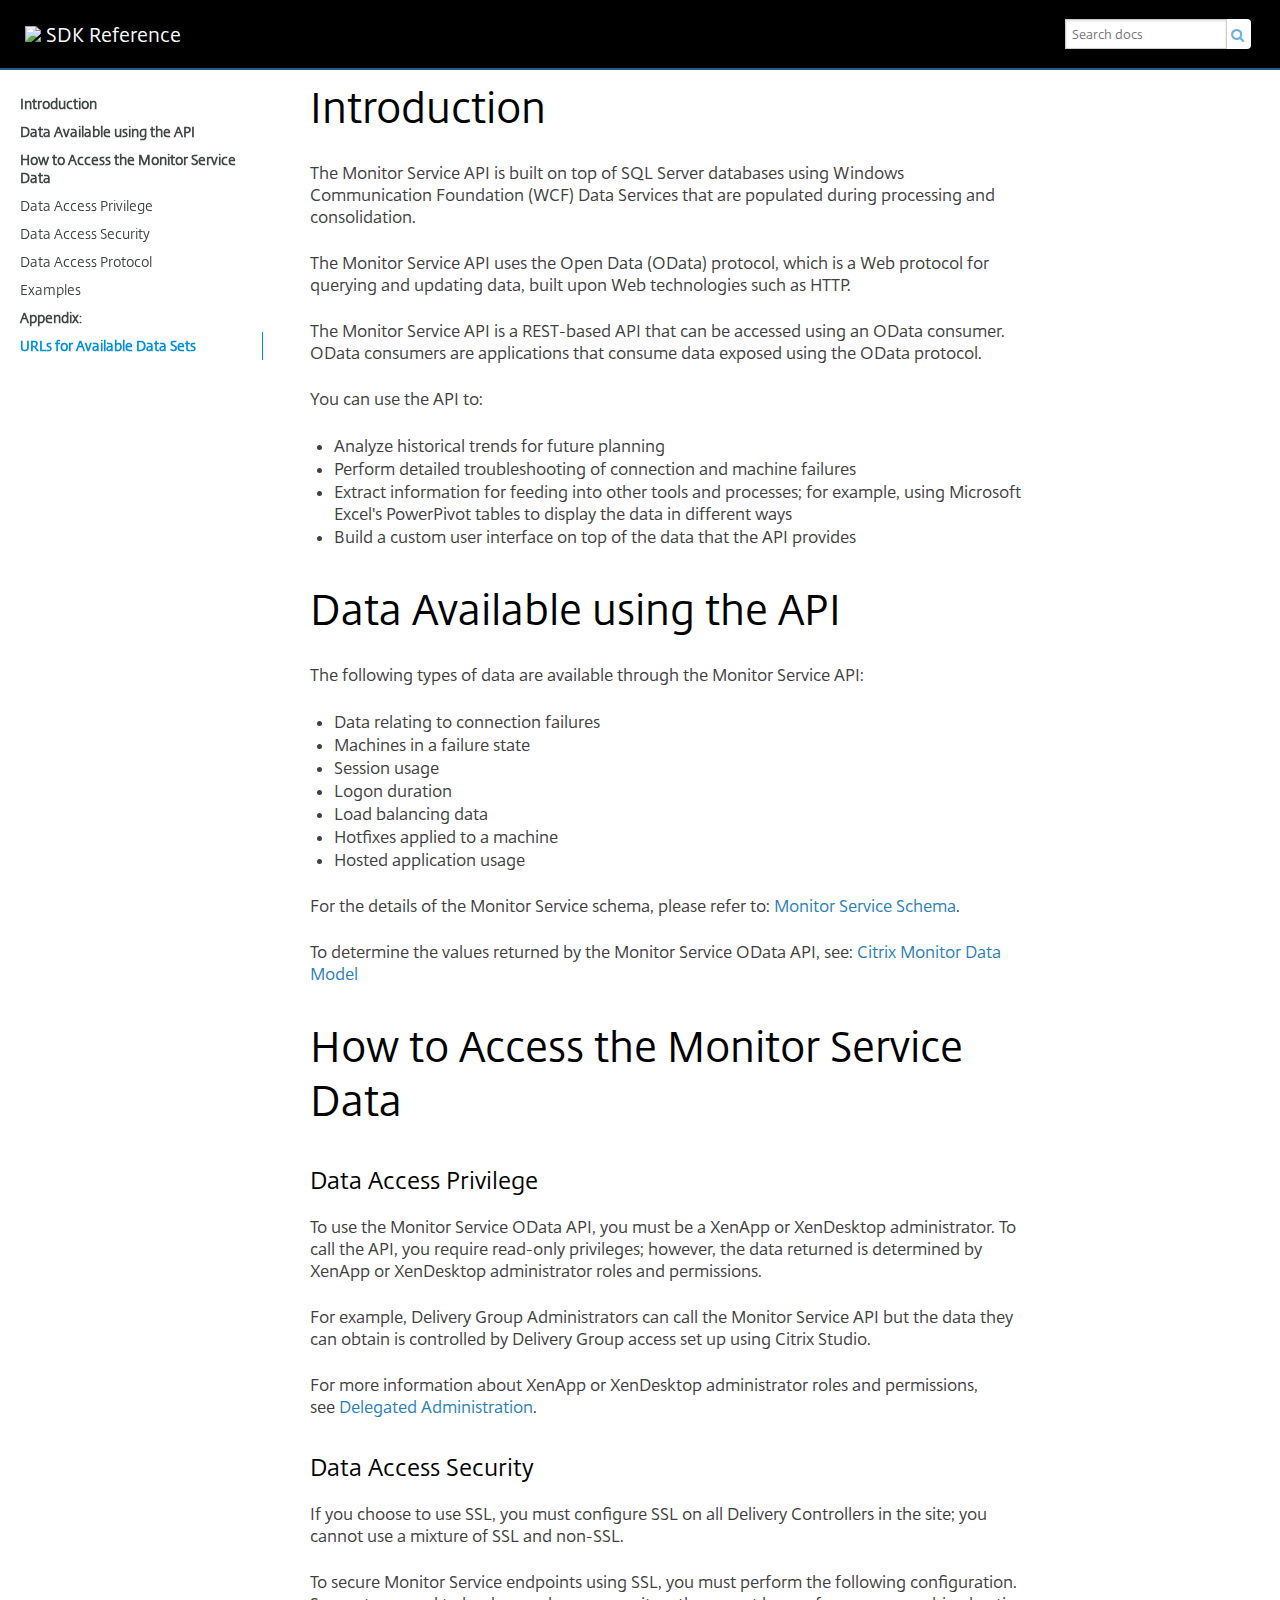
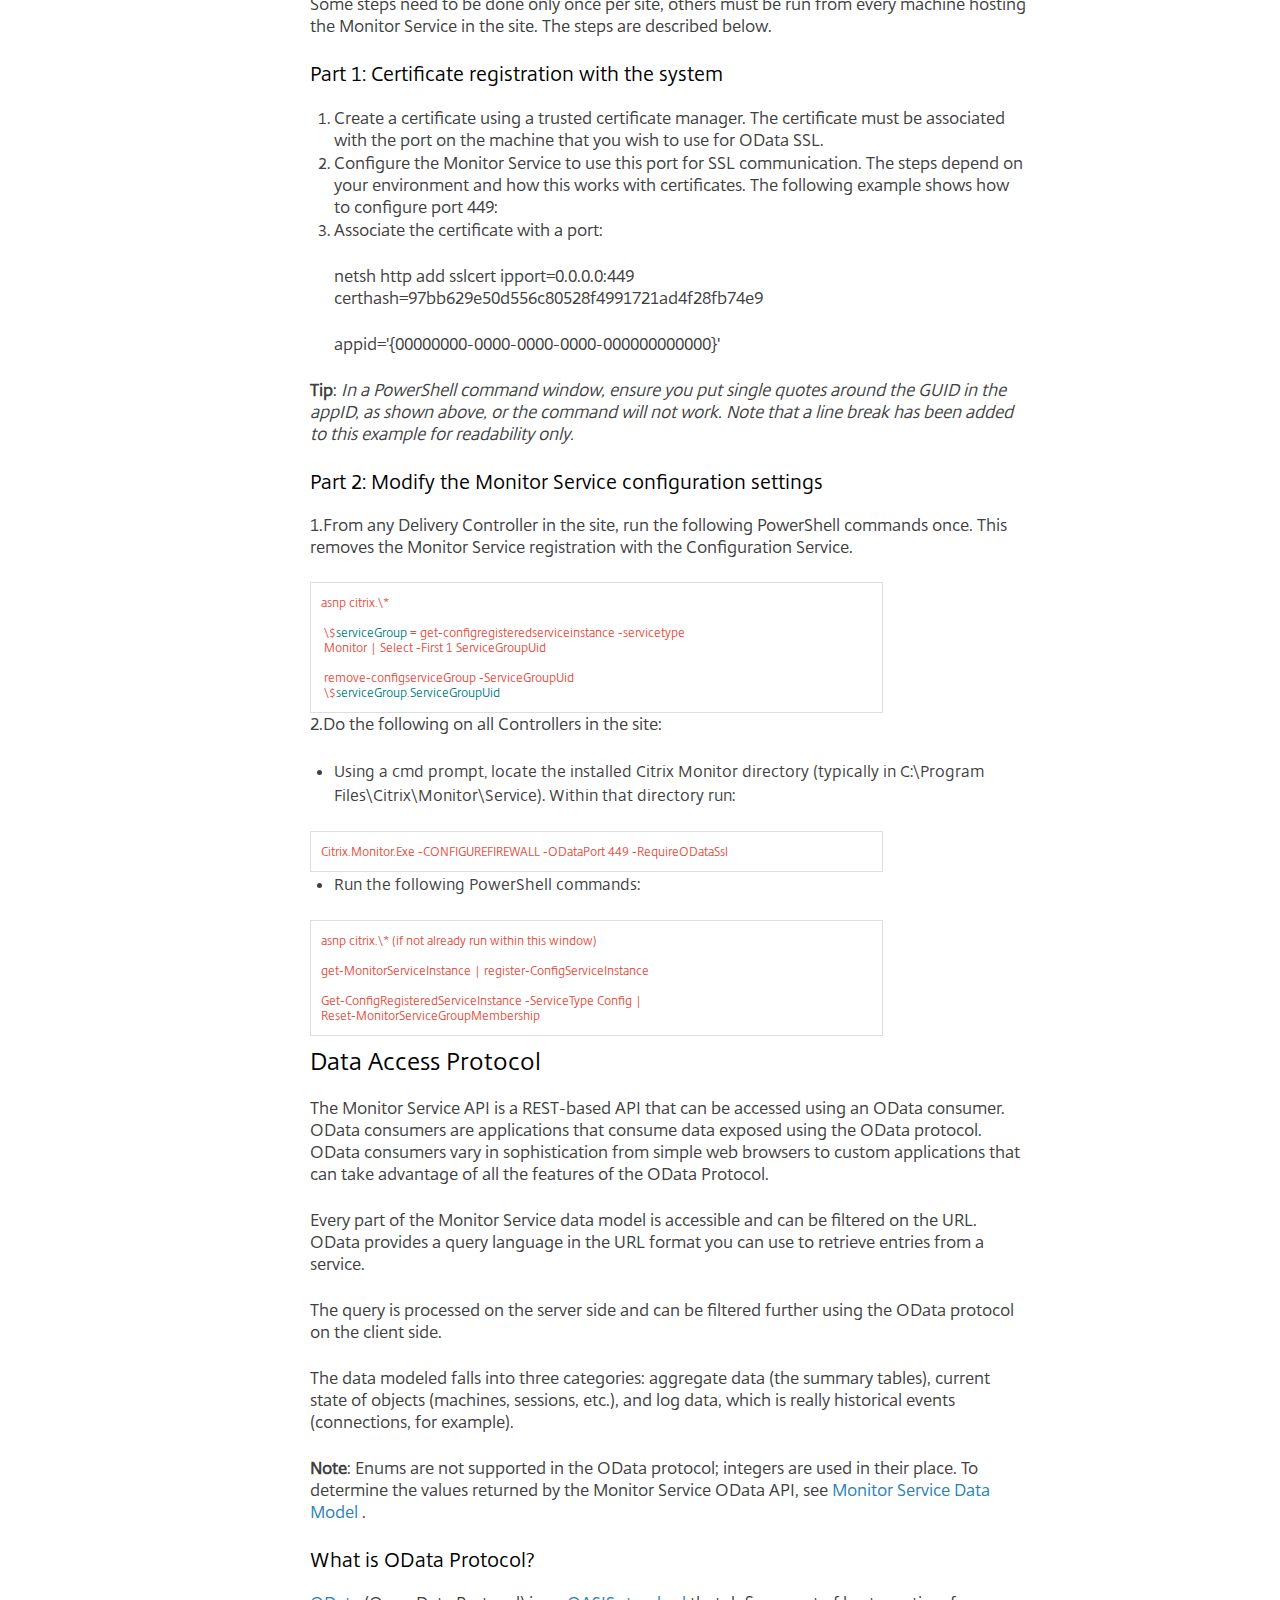
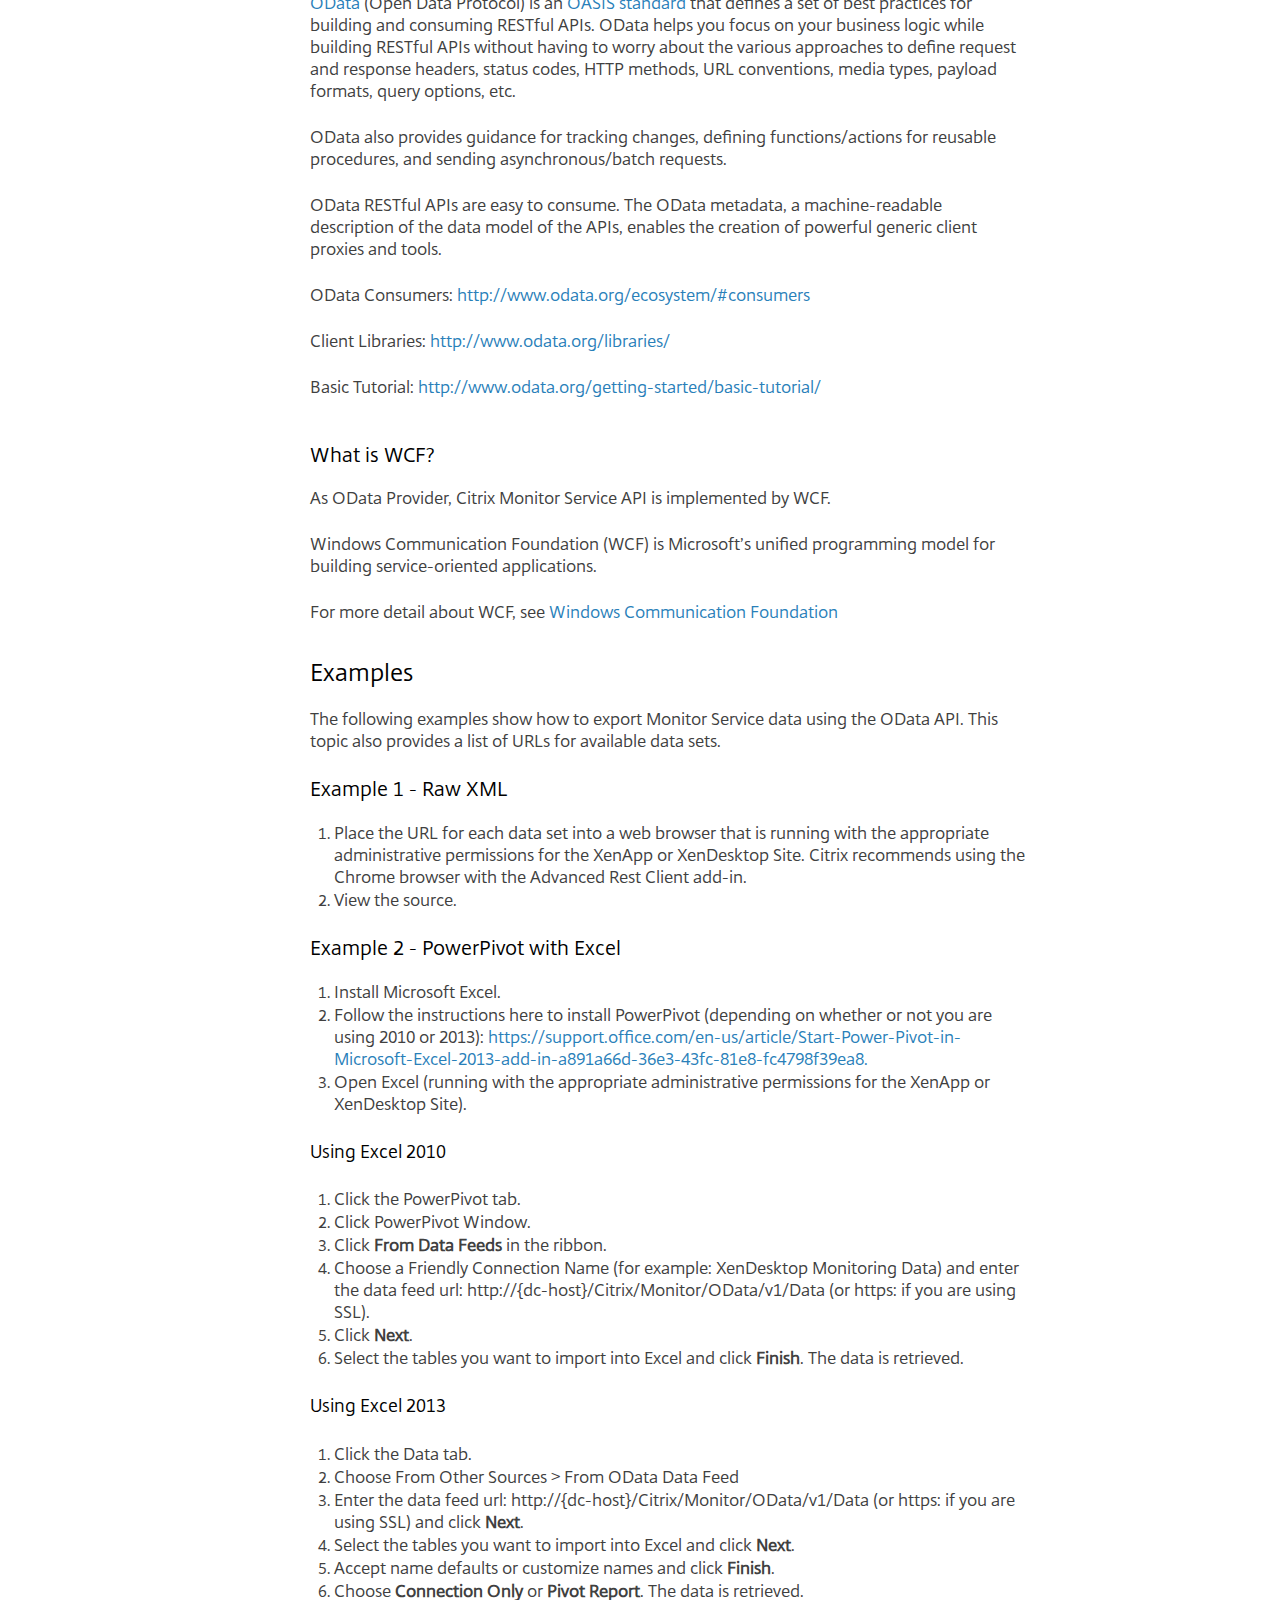
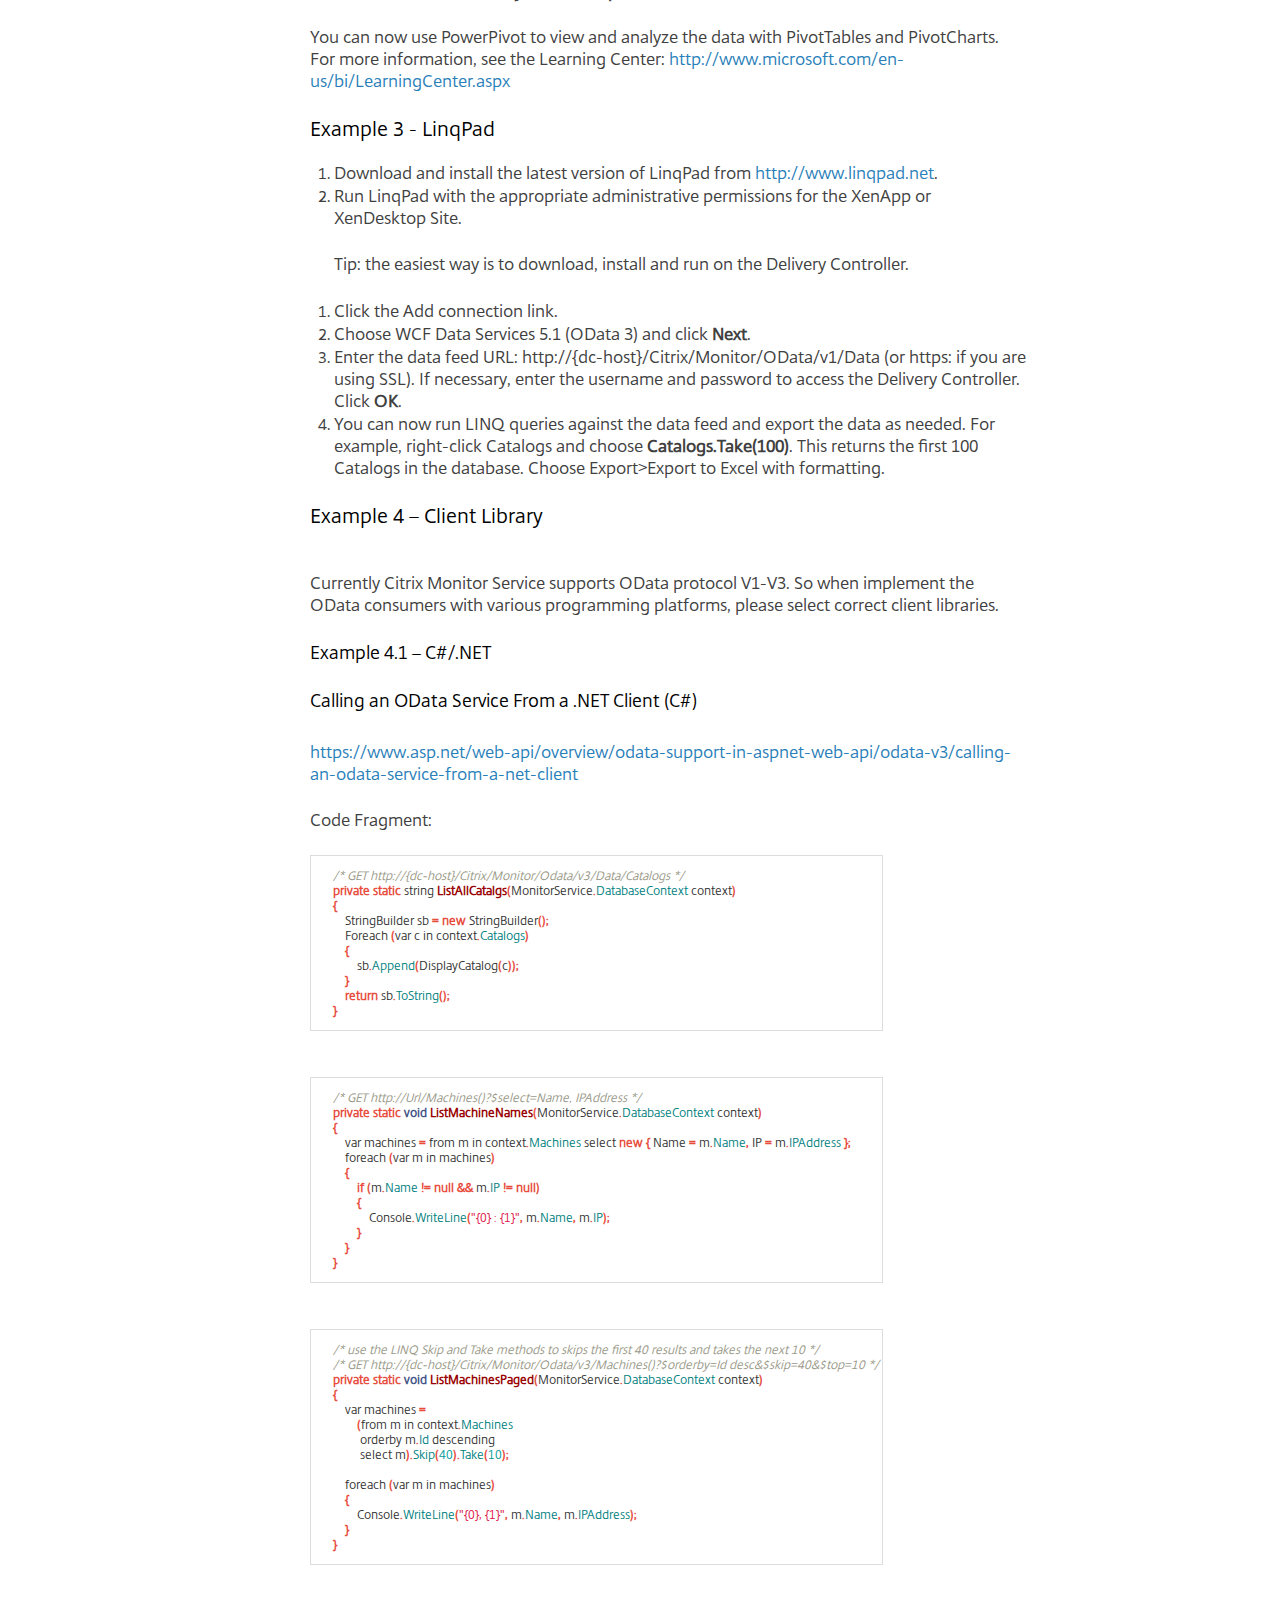
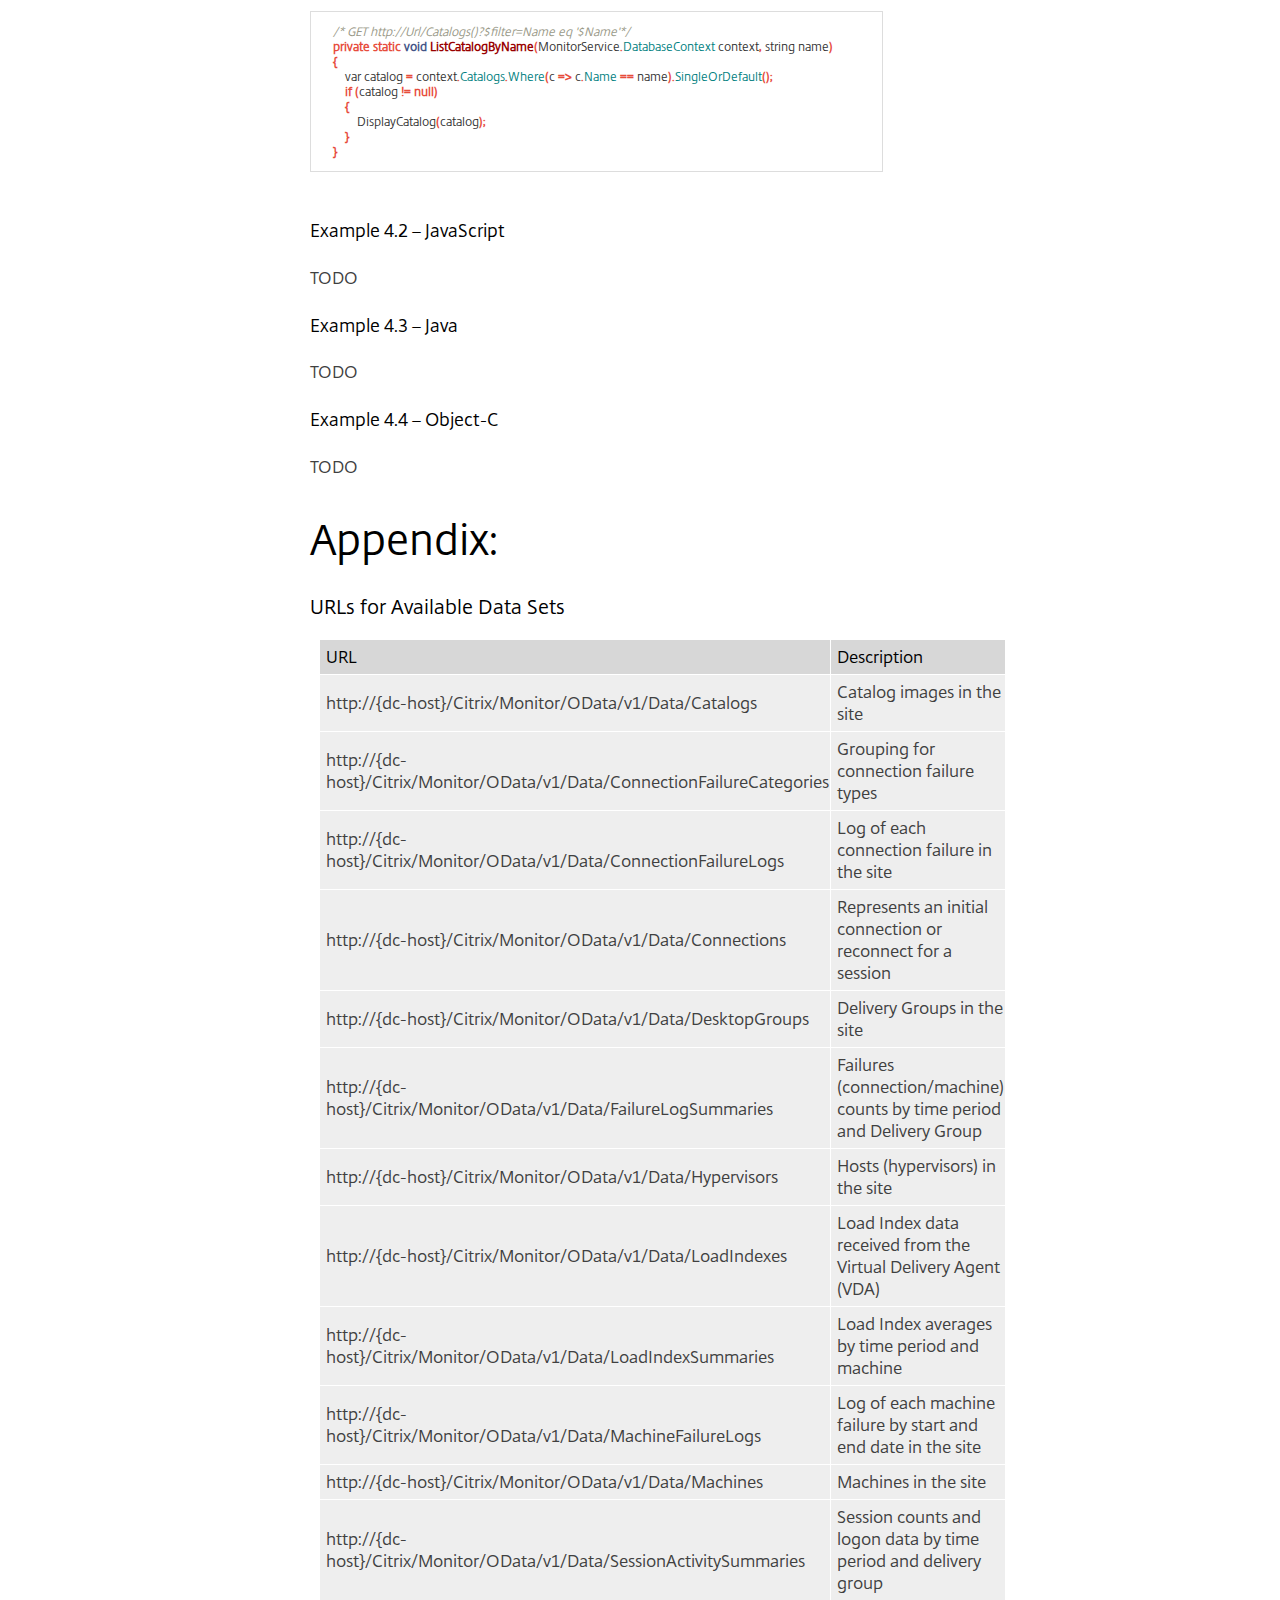
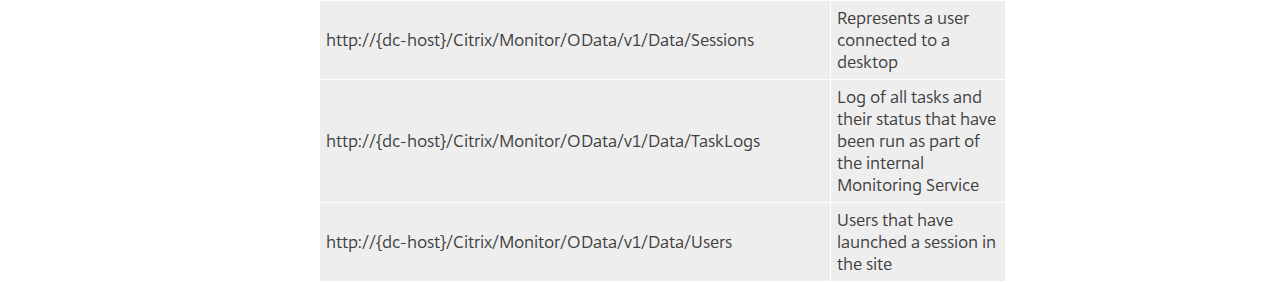
==== index.html @ 6bf4579b "Add files via upload" ====
<!DOCTYPE html>
<!--[if IE 8]><html class="no-js lt-ie9" lang="en" > <![endif]-->
<!--[if gt IE 8]><!--> <html class="no-js" lang="en" > <!--<![endif]-->
<head>
  <meta charset="utf-8">
  <meta name="viewport" content="width=device-width, initial-scale=1.0">
  <meta name="description" content="Reference guide for Citrix Director SDK">
  
  
  <title>Citrix Director SDK</title>
  

  <link rel="shortcut icon" href="
https://www.citrix.com/etc/designs/citrix/icon-favicon.png">

  
  <link href='https://fonts.googleapis.com/css?family=Lato:400,700|Roboto+Slab:400,700|Inconsolata:400,700' rel='stylesheet' type='text/css' />
  <link rel="stylesheet" href="./css/theme.css" type="text/css" />
  <link rel="stylesheet" href="./css/theme_extra.css" type="text/css" />
  <link rel="stylesheet" href="./css/base.css">
  <link rel="stylesheet" href="./css/highlight.css">
  <link rel="stylesheet" href="./css/override.css" type="text/css" />

  
  <script>
    // Current page data
    var mkdocs_page_name = "None";
    var mkdocs_page_input_path = "index.md";
    var mkdocs_page_url = "/";
  </script>
  
  <script src="./js/jquery-1.10.2.min.js"></script>
  <script src="./js/bootstrap-3.0.3.min.js"></script>
  <script src="./js/modernizr-2.8.3.min.js"></script>
  <script type="text/javascript" src="./js/highlight.pack.js"></script>
  <script src="./js/theme.js"></script>
  <script src="./js/nav.js"></script>
  <script src="./js/base.js"></script> 

  
</head>

<body class="wy-body-for-nav" role="document" data-spy="scroll" data-target=".bs-sidebar">

	<div data-toggle="wy-nav-shift" class="header-top">
		<div class="header-top-left">
			<a href="http://www.citrix.com" class="logo-position"><img height="60" src="https://thumbnail-ec2.sharefile.com/thumbnail.aspx?encparams=[base64]$" target="_blank" class="logo-citrix"><span style="color:#fff;font-size: 20px;position: relative;top:4px;left: 5px">SDK Reference</span></a>
		</div>
		<div class="header-top-right">
			<ul>
			<!--	<li class="list-inline home"><a href=".">HOME</a></li>
				<li class="list-inline support"><a href="http://support.citrix.com">SUPPORT</a></li>-->
		    <li class="list-inline support">			  
			<form id ="rtd-search-form" class="wy-form" action="./search.html" method="get">
			<div class="input-group add-on">
			<input type="text" name="q" placeholder="Search docs" /><span class="input-group-addon"><a onClick="document.forms['rtd-search-form'].submit();"><i class="fa fa-search"></i></a></span>
			</div>
			</form>
			</li>
				<!--<li class="list-inline"><a href="http://citrix.com/download">DOWNLOADS</a></li>-->
			</ul>
			

		</div>
	</div>
    <div class="wy-grid-for-nav">

    
    <nav data-toggle="wy-nav-shift" class="wy-nav-side stickynav">
      <div class="wy-side-nav-search">
        <div role="search">
  <form id ="rtd-search-form" class="wy-form" action="./search.html" method="get">
	<i class="fa fa-search"></i>
    <input type="text" name="q" placeholder="Search docs" />
  </form>
</div>
      </div>

      <div class="wy-menu wy-menu-vertical" role="navigation" aria-label="main navigation">
            <div class="bs-sidebar hidden-print affix well" role="complementary">
    <ul class="nav bs-sidenav">
    
        <li class="main active"><a href="#introduction">Introduction</a></li>
        
    
        <li class="main "><a href="#data-available-using-the-api">Data Available using the API</a></li>
        
    
        <li class="main "><a href="#how-to-access-the-monitor-service-data">How to Access the Monitor Service Data</a></li>
        
            <li><a href="#data-access-privilege">Data Access Privilege</a></li>
        
            <li><a href="#data-access-security">Data Access Security</a></li>
        
            <li><a href="#data-access-protocol">Data Access Protocol</a></li>
        
            <li><a href="#examples">Examples</a></li>
        
    
        <li class="main "><a href="#appendix">Appendix:</a></li>
        
            <li><a href="#urls-for-available-data-sets">URLs for Available Data Sets</a></li>
        
    
    </ul>
</div>       
      </div>
      &nbsp;
    </nav>

    <section data-toggle="wy-nav-shift" class="wy-nav-content-wrap">

      
      <nav class="wy-nav-top" role="navigation" aria-label="top navigation">
        <i data-toggle="wy-nav-top" class="fa fa-bars"></i>
        <a href=".">Citrix Director SDK</a>
      </nav>

      
      <div class="wy-nav-content">
        <div class="rst-content">
          <div role="main" >
            <div class="section">
             
                <h1 id="introduction"><a class="toclink" href="#introduction">Introduction</a></h1>
<p>The Monitor Service API is built on top of SQL Server databases using
Windows Communication Foundation (WCF) Data Services that are populated
during processing and consolidation.</p>
<p>The Monitor Service API uses the Open Data (OData) protocol, which is a
Web protocol for querying and updating data, built upon Web technologies
such as HTTP.</p>
<p>The Monitor Service API is a REST-based API that can be accessed using
an OData consumer. OData consumers are applications that consume data
exposed using the OData protocol.</p>
<p>You can use the API to:</p>
<ul>
<li>
<p>Analyze historical trends for future planning</p>
</li>
<li>
<p>Perform detailed troubleshooting of connection and machine failures</p>
</li>
<li>
<p>Extract information for feeding into other tools and processes; for
    example, using Microsoft Excel's PowerPivot tables to display the
    data in different ways</p>
</li>
<li>
<p>Build a custom user interface on top of the data that the API
    provides</p>
</li>
</ul>
<h1 id="data-available-using-the-api"><a class="toclink" href="#data-available-using-the-api">Data Available using the API</a></h1>
<p>The following types of data are available through the Monitor Service
API:</p>
<ul>
<li>
<p><span id="par_richtext_0" class="anchor"></span>Data relating to
    connection failures</p>
</li>
<li>
<p>Machines in a failure state</p>
</li>
<li>
<p>Session usage</p>
</li>
<li>
<p>Logon duration</p>
</li>
<li>
<p>Load balancing data</p>
</li>
<li>
<p>Hotfixes applied to a machine</p>
</li>
<li>
<p>Hosted application usage</p>
</li>
</ul>
<p>For the details of the Monitor Service schema, please refer to: <a href="http://docs.citrix.com/en-us/xenapp-and-xendesktop/7-5/cds-ms-odata-wrapper/cds-ms-odata-data.html">Monitor
Service
Schema</a>.</p>
<p>To determine the values returned by the Monitor Service OData API, see:
<a href="http://support.citrix.com/help/monitorserviceapi/7.6/html/d787ce1d-02c0-6165-fc99-c46592a5d112.htm">Citrix Monitor Data
Model</a></p>
<h1 id="how-to-access-the-monitor-service-data"><a class="toclink" href="#how-to-access-the-monitor-service-data">How to Access the Monitor Service Data</a></h1>
<h2 id="data-access-privilege"><a class="toclink" href="#data-access-privilege">Data Access Privilege</a></h2>
<p>To use the Monitor Service OData API, you must be a XenApp or XenDesktop
administrator. To call the API, you require read-only privileges;
however, the data returned is determined by XenApp or XenDesktop
administrator roles and permissions.</p>
<p>For example, Delivery Group Administrators can call the Monitor Service
API but the data they can obtain is controlled by Delivery Group access
set up using Citrix Studio.</p>
<p>For more information about XenApp or XenDesktop administrator roles and
permissions, see <a href="http://docs.citrix.com/en-us/xenapp-and-xendesktop/7-6/xad-security-article/xad-delegated-admin.html">Delegated
Administration</a>.</p>
<h2 id="data-access-security"><a class="toclink" href="#data-access-security">Data Access Security</a></h2>
<p>If you choose to use SSL, you must configure SSL on all Delivery
Controllers in the site; you cannot use a mixture of SSL and non-SSL.</p>
<p>To secure Monitor Service endpoints using SSL, you must perform the
following configuration. Some steps need to be done only once per site,
others must be run from every machine hosting the Monitor Service in the
site. The steps are described below.</p>
<h3 id="part-1-certificate-registration-with-the-system"><a class="toclink" href="#part-1-certificate-registration-with-the-system"><span id="par_richtext_1" class="anchor"><span id="_Toc464843969" class="anchor"></span></span>Part 1: Certificate registration with the system</a></h3>
<ol>
<li>
<p><span id="par_richtext_2" class="anchor"></span>Create a certificate
    using a trusted certificate manager. The certificate must be
    associated with the port on the machine that you wish to use for
    OData SSL.</p>
</li>
<li>
<p>Configure the Monitor Service to use this port for
    SSL communication. The steps depend on your environment and how this
    works with certificates. The following example shows how to
    configure port 449:</p>
</li>
<li>
<p><span id="par_richtext_3" class="anchor"></span>Associate the
    certificate with a port:</p>
</li>
</ol>
<blockquote>
<p>netsh http add sslcert ipport=0.0.0.0:449
certhash=97bb629e50d556c80528f4991721ad4f28fb74e9</p>
<p>appid='{00000000-0000-0000-0000-000000000000}'</p>
</blockquote>
<p><strong>Tip</strong>: <em>In a PowerShell command window, ensure you put single quotes
around the GUID in the appID, as shown above, or the command will not
work. Note that a line break has been added to this example for
readability only.</em></p>
<h3 id="part-2-modify-the-monitor-service-configuration-settings"><a class="toclink" href="#part-2-modify-the-monitor-service-configuration-settings">Part 2: Modify the Monitor Service configuration settings</a></h3>
<p>1.From any Delivery Controller in the site, run the following PowerShell commands once. This removes the Monitor Service registration with the Configuration Service.</p>
<div class="codehilite"><pre><span class="x">asnp citrix.\*</span>

<span class="x"> \</span><span class="p">$</span><span class="nv">serviceGroup</span><span class="x"> = get-configregisteredserviceinstance -servicetype</span>
<span class="x"> Monitor | Select -First 1 ServiceGroupUid</span>

<span class="x"> remove-configserviceGroup -ServiceGroupUid</span>
<span class="x"> \</span><span class="p">$</span><span class="nv">serviceGroup</span><span class="p">.</span><span class="nv">ServiceGroupUid</span><span class="x"></span>
</pre></div>


<p>2.Do the following on all Controllers in the site:</p>
<ul>
<li>Using a cmd prompt, locate the installed Citrix Monitor directory (typically in C:\Program Files\Citrix\Monitor\Service). Within that directory run:</li>
</ul>
<div class="codehilite"><pre>Citrix.Monitor.Exe -CONFIGUREFIREWALL -ODataPort 449 -RequireODataSsl
</pre></div>


<ul>
<li>Run the following PowerShell commands:</li>
</ul>
<div class="codehilite"><pre>asnp citrix.\* (if not already run within this window)

get-MonitorServiceInstance | register-ConfigServiceInstance

Get-ConfigRegisteredServiceInstance -ServiceType Config |
Reset-MonitorServiceGroupMembership
</pre></div>


<h2 id="data-access-protocol"><a class="toclink" href="#data-access-protocol">Data Access Protocol</a></h2>
<p>The Monitor Service API is a REST-based API that can be accessed using
an OData consumer. OData consumers are applications that consume data
exposed using the OData protocol. OData consumers vary in sophistication
from simple web browsers to custom applications that can take advantage
of all the features of the OData Protocol.</p>
<p>Every part of the Monitor Service data model is accessible and can be
filtered on the URL. OData provides a query language in the URL format
you can use to retrieve entries from a service.</p>
<p>The query is processed on the server side and can be filtered further
using the OData protocol on the client side.</p>
<p><span id="par_richtext_7" class="anchor"></span>The data modeled falls
into three categories: aggregate data (the summary tables), current
state of objects (machines, sessions, etc.), and log data, which is
really historical events (connections, for example).</p>
<p><span id="par_richtext_8" class="anchor"></span><strong>Note</strong>: Enums are not
supported in the OData protocol; integers are used in their place. To
determine the values returned by the Monitor Service OData API,
see<strong> </strong><a href="http://support.citrix.com/help/monitorserviceapi/7.6/">Monitor Service Data
Model</a> .</p>
<h3 id="what-is-odata-protocol"><a class="toclink" href="#what-is-odata-protocol">What is OData Protocol?</a></h3>
<p><a href="http://www.odata.org/">OData</a> (Open Data Protocol) is an <a href="https://www.oasis-open.org/committees/tc_home.php?wg_abbrev=odata">OASIS
standard</a> that
defines a set of best practices for building and consuming RESTful APIs.
OData helps you focus on your business logic while building RESTful APIs
without having to worry about the various approaches to define request
and response headers, status codes, HTTP methods, URL conventions, media
types, payload formats, query options, etc.</p>
<p>OData also provides guidance for tracking changes, defining
functions/actions for reusable procedures, and sending
asynchronous/batch requests.</p>
<p>OData RESTful APIs are easy to consume. The OData metadata, a
machine-readable description of the data model of the APIs, enables the
creation of powerful generic client proxies and tools.</p>
<p>OData Consumers: <a href="http://www.odata.org/ecosystem/#consumers">http://www.odata.org/ecosystem/#consumers</a></p>
<p>Client Libraries: <a href="http://www.odata.org/libraries/">http://www.odata.org/libraries/</a></p>
<p>Basic Tutorial: <a href="http://www.odata.org/getting-started/basic-tutorial/">http://www.odata.org/getting-started/basic-tutorial/</a></p>
<h3 id="_1"><a class="toclink" href="#_1"></a></h3>
<h3 id="what-is-wcf"><a class="toclink" href="#what-is-wcf">What is WCF?</a></h3>
<p>As OData Provider, Citrix Monitor Service API is implemented by WCF.</p>
<p>Windows Communication Foundation (WCF) is Microsoft’s unified
programming model for building service-oriented applications. </p>
<p>For more detail about WCF, see <a href="https://msdn.microsoft.com/library/dd456779.aspx">Windows Communication
Foundation</a></p>
<h2 id="examples"><a class="toclink" href="#examples">Examples</a></h2>
<p>The following examples show how to export Monitor Service data using the
OData API. This topic also provides a list of URLs for available data
sets.</p>
<h3 id="example-1-raw-xml"><a class="toclink" href="#example-1-raw-xml">Example 1 - Raw XML</a></h3>
<ol>
<li>
<p>Place the URL for each data set into a web browser that is running
    with the appropriate administrative permissions for the XenApp or
    XenDesktop Site. Citrix recommends using the Chrome browser with the
    Advanced Rest Client add-in.</p>
</li>
<li>
<p>View the source.</p>
</li>
</ol>
<h3 id="example-2-powerpivot-with-excel"><a class="toclink" href="#example-2-powerpivot-with-excel">Example 2 - PowerPivot with Excel</a></h3>
<ol>
<li>
<p>Install Microsoft Excel.</p>
</li>
<li>
<p>Follow the instructions here to install PowerPivot (depending on
    whether or not you are using 2010 or
    2013): <a href="https://support.office.com/en-us/article/Start-Power-Pivot-in-Microsoft-Excel-2013-add-in-a891a66d-36e3-43fc-81e8-fc4798f39ea8">https://support.office.com/en-us/article/Start-Power-Pivot-in-Microsoft-Excel-2013-add-in-a891a66d-36e3-43fc-81e8-fc4798f39ea8.</a></p>
</li>
<li>
<p>Open Excel (running with the appropriate administrative permissions
    for the XenApp or XenDesktop Site).</p>
</li>
</ol>
<h4 id="using-excel-2010"><a class="toclink" href="#using-excel-2010">Using Excel 2010</a></h4>
<ol>
<li>
<p>Click the PowerPivot tab.</p>
</li>
<li>
<p>Click PowerPivot Window.</p>
</li>
<li>
<p>Click <strong>From Data Feeds</strong> in the ribbon.</p>
</li>
<li>
<p>Choose a Friendly Connection Name (for example: XenDesktop
    Monitoring Data) and enter the data feed url:
    http://{dc-host}/Citrix/Monitor/OData/v1/Data (or https: if you are
    using SSL).</p>
</li>
<li>
<p>Click <strong>Next</strong>.</p>
</li>
<li>
<p>Select the tables you want to import into Excel and
    click <strong>Finish</strong>. The data is retrieved.</p>
</li>
</ol>
<h4 id="using-excel-2013"><a class="toclink" href="#using-excel-2013">Using Excel 2013</a></h4>
<ol>
<li>
<p>Click the Data tab.</p>
</li>
<li>
<p>Choose From Other Sources &gt; From OData Data Feed</p>
</li>
<li>
<p>Enter the data feed url:
    http://{dc-host}/Citrix/Monitor/OData/v1/Data (or https: if you are
    using SSL) and click <strong>Next</strong>.</p>
</li>
<li>
<p>Select the tables you want to import into Excel and click <strong>Next</strong>.</p>
</li>
<li>
<p>Accept name defaults or customize names and click <strong>Finish</strong>.</p>
</li>
<li>
<p>Choose <strong>Connection Only</strong> or <strong>Pivot Report</strong>. The data
    is retrieved.</p>
</li>
</ol>
<p>You can now use PowerPivot to view and analyze the data with PivotTables
and PivotCharts. For more information, see the Learning
Center: <a href="http://www.microsoft.com/en-us/bi/LearningCenter.aspx">http://www.microsoft.com/en-us/bi/LearningCenter.aspx</a></p>
<h3 id="example-3-linqpad"><a class="toclink" href="#example-3-linqpad"><span id="par_richtext_9" class="anchor"><span id="_Toc464843977" class="anchor"></span></span>Example 3 - LinqPad</a></h3>
<ol>
<li>
<p><span id="par_richtext_10" class="anchor"></span>Download and
    install the latest version of LinqPad
    from <a href="http://www.linqpad.net/">http://www.linqpad.net</a>.</p>
</li>
<li>
<p>Run LinqPad with the appropriate administrative permissions for the
    XenApp or XenDesktop Site.</p>
</li>
</ol>
<blockquote>
<p>Tip: the easiest way is to download, install and run on the Delivery
Controller.</p>
</blockquote>
<ol>
<li>
<p>Click the Add connection link.</p>
</li>
<li>
<p>Choose WCF Data Services 5.1 (OData 3) and click <strong>Next</strong>.</p>
</li>
<li>
<p>Enter the data feed URL: <span id="OLE_LINK2" class="anchor"><span
    id="OLE_LINK3"
    class="anchor"></span></span>http://{dc-host}/Citrix/Monitor/OData/v1/Data
    (or https: if you are using SSL). If necessary, enter the username
    and password to access the Delivery Controller. Click <strong>OK</strong>.</p>
</li>
<li>
<p>You can now run LINQ queries against the data feed and export the
    data as needed. For example, right-click Catalogs and
    choose <strong>Catalogs.Take(100)</strong>. This returns the first 100 Catalogs
    in the database. Choose Export&gt;Export to Excel with formatting.</p>
</li>
</ol>
<h3 id="example-4-client-library"><a class="toclink" href="#example-4-client-library">Example 4 – Client Library</a></h3>
<h4 id="_2"><a class="toclink" href="#_2"></a></h4>
<p>Currently Citrix Monitor Service supports OData protocol V1-V3. So when
implement the OData consumers with various programming platforms, please
select correct client libraries.</p>
<h4 id="example-41-c35net"><a class="toclink" href="#example-41-c35net">Example 4.1 – C#/.NET</a></h4>
<h5 id="calling-an-odata-service-from-a-net-client-c35"><a class="toclink" href="#calling-an-odata-service-from-a-net-client-c35">Calling an OData Service From a .NET Client (C#)</a></h5>
<p><a href="https://www.asp.net/web-api/overview/odata-support-in-aspnet-web-api/odata-v3/calling-an-odata-service-from-a-net-client">https://www.asp.net/web-api/overview/odata-support-in-aspnet-web-api/odata-v3/calling-an-odata-service-from-a-net-client</a></p>
<p>Code Fragment:
<br></p>
<div class="codehilite"><pre>    <span class="cm">/* GET http://{dc-host}/Citrix/Monitor/Odata/v3/Data/Catalogs */</span>
    <span class="kd">private</span> <span class="kd">static</span> <span class="n">string</span> <span class="nf">ListAllCatalgs</span><span class="o">(</span><span class="n">MonitorService</span><span class="o">.</span><span class="na">DatabaseContext</span> <span class="n">context</span><span class="o">)</span>
    <span class="o">{</span>
        <span class="n">StringBuilder</span> <span class="n">sb</span> <span class="o">=</span> <span class="k">new</span> <span class="n">StringBuilder</span><span class="o">();</span>
        <span class="n">Foreach</span> <span class="o">(</span><span class="n">var</span> <span class="n">c</span> <span class="n">in</span> <span class="n">context</span><span class="o">.</span><span class="na">Catalogs</span><span class="o">)</span>
        <span class="o">{</span>
            <span class="n">sb</span><span class="o">.</span><span class="na">Append</span><span class="o">(</span><span class="n">DisplayCatalog</span><span class="o">(</span><span class="n">c</span><span class="o">));</span>
        <span class="o">}</span>
        <span class="k">return</span> <span class="n">sb</span><span class="o">.</span><span class="na">ToString</span><span class="o">();</span>
    <span class="o">}</span>
</pre></div>


<p><br></p>
<div class="codehilite"><pre>    <span class="cm">/* GET http://Url/Machines()?$select=Name, IPAddress */</span>
    <span class="kd">private</span> <span class="kd">static</span> <span class="kt">void</span> <span class="nf">ListMachineNames</span><span class="o">(</span><span class="n">MonitorService</span><span class="o">.</span><span class="na">DatabaseContext</span> <span class="n">context</span><span class="o">)</span>
    <span class="o">{</span>
        <span class="n">var</span> <span class="n">machines</span> <span class="o">=</span> <span class="n">from</span> <span class="n">m</span> <span class="n">in</span> <span class="n">context</span><span class="o">.</span><span class="na">Machines</span> <span class="n">select</span> <span class="k">new</span> <span class="o">{</span> <span class="n">Name</span> <span class="o">=</span> <span class="n">m</span><span class="o">.</span><span class="na">Name</span><span class="o">,</span> <span class="n">IP</span> <span class="o">=</span> <span class="n">m</span><span class="o">.</span><span class="na">IPAddress</span> <span class="o">};</span>
        <span class="n">foreach</span> <span class="o">(</span><span class="n">var</span> <span class="n">m</span> <span class="n">in</span> <span class="n">machines</span><span class="o">)</span>
        <span class="o">{</span>
            <span class="k">if</span> <span class="o">(</span><span class="n">m</span><span class="o">.</span><span class="na">Name</span> <span class="o">!=</span> <span class="kc">null</span> <span class="o">&amp;&amp;</span> <span class="n">m</span><span class="o">.</span><span class="na">IP</span> <span class="o">!=</span> <span class="kc">null</span><span class="o">)</span>
            <span class="o">{</span>
                <span class="n">Console</span><span class="o">.</span><span class="na">WriteLine</span><span class="o">(</span><span class="s">&quot;{0} : {1}&quot;</span><span class="o">,</span> <span class="n">m</span><span class="o">.</span><span class="na">Name</span><span class="o">,</span> <span class="n">m</span><span class="o">.</span><span class="na">IP</span><span class="o">);</span>
            <span class="o">}</span>
        <span class="o">}</span>
    <span class="o">}</span>
</pre></div>


<p><br></p>
<div class="codehilite"><pre>    <span class="cm">/* use the LINQ Skip and Take methods to skips the first 40 results and takes the next 10 */</span>
    <span class="cm">/* GET http://{dc-host}/Citrix/Monitor/Odata/v3/Machines()?$orderby=Id desc&amp;$skip=40&amp;$top=10 */</span>
    <span class="kd">private</span> <span class="kd">static</span> <span class="kt">void</span> <span class="nf">ListMachinesPaged</span><span class="o">(</span><span class="n">MonitorService</span><span class="o">.</span><span class="na">DatabaseContext</span> <span class="n">context</span><span class="o">)</span>
    <span class="o">{</span>
        <span class="n">var</span> <span class="n">machines</span> <span class="o">=</span>
            <span class="o">(</span><span class="n">from</span> <span class="n">m</span> <span class="n">in</span> <span class="n">context</span><span class="o">.</span><span class="na">Machines</span>
             <span class="n">orderby</span> <span class="n">m</span><span class="o">.</span><span class="na">Id</span> <span class="n">descending</span>
             <span class="n">select</span> <span class="n">m</span><span class="o">).</span><span class="na">Skip</span><span class="o">(</span><span class="mi">40</span><span class="o">).</span><span class="na">Take</span><span class="o">(</span><span class="mi">10</span><span class="o">);</span>

        <span class="n">foreach</span> <span class="o">(</span><span class="n">var</span> <span class="n">m</span> <span class="n">in</span> <span class="n">machines</span><span class="o">)</span>
        <span class="o">{</span>
            <span class="n">Console</span><span class="o">.</span><span class="na">WriteLine</span><span class="o">(</span><span class="s">&quot;{0}, {1}&quot;</span><span class="o">,</span> <span class="n">m</span><span class="o">.</span><span class="na">Name</span><span class="o">,</span> <span class="n">m</span><span class="o">.</span><span class="na">IPAddress</span><span class="o">);</span>
        <span class="o">}</span>
    <span class="o">}</span>
</pre></div>


<p><br> </p>
<div class="codehilite"><pre>    <span class="cm">/* GET http://Url/Catalogs()?$filter=Name eq &#39;$Name&#39;*/</span>
    <span class="kd">private</span> <span class="kd">static</span> <span class="kt">void</span> <span class="nf">ListCatalogByName</span><span class="o">(</span><span class="n">MonitorService</span><span class="o">.</span><span class="na">DatabaseContext</span> <span class="n">context</span><span class="o">,</span> <span class="n">string</span> <span class="n">name</span><span class="o">)</span>
    <span class="o">{</span>
        <span class="n">var</span> <span class="n">catalog</span> <span class="o">=</span> <span class="n">context</span><span class="o">.</span><span class="na">Catalogs</span><span class="o">.</span><span class="na">Where</span><span class="o">(</span><span class="n">c</span> <span class="o">=&gt;</span> <span class="n">c</span><span class="o">.</span><span class="na">Name</span> <span class="o">==</span> <span class="n">name</span><span class="o">).</span><span class="na">SingleOrDefault</span><span class="o">();</span>
        <span class="k">if</span> <span class="o">(</span><span class="n">catalog</span> <span class="o">!=</span> <span class="kc">null</span><span class="o">)</span>
        <span class="o">{</span>
            <span class="n">DisplayCatalog</span><span class="o">(</span><span class="n">catalog</span><span class="o">);</span>
        <span class="o">}</span>
    <span class="o">}</span>
</pre></div>


<p><br>  </p>
<h4 id="example-42-javascript"><a class="toclink" href="#example-42-javascript">Example 4.2 – JavaScript</a></h4>
<p>TODO</p>
<h4 id="example-43-java"><a class="toclink" href="#example-43-java">Example 4.3 – Java</a></h4>
<p>TODO</p>
<h4 id="example-44-object-c"><a class="toclink" href="#example-44-object-c">Example 4.4 – Object-C</a></h4>
<p><span id="OLE_LINK1" class="anchor"></span>TODO</p>
<h1 id="appendix"><a class="toclink" href="#appendix">Appendix:</a></h1>
<h3 id="urls-for-available-data-sets"><a class="toclink" href="#urls-for-available-data-sets">URLs for Available Data Sets</a></h3>
<table align=left border=0 cellpadding=0 cellspacing=0 class=MsoNormalTable style=width:509.3pt;border-collapse:collapse;margin-left:6.75pt;margin-right:6.75pt summary=""width=679><thead><tr><td style="width:350.6pt;border:solid #fff 1pt;background:#D7D7D7;padding:4.5pt 4.5pt 4.5pt 4.5pt"valign=top width=467><p class=MsoNormal style=margin-top:0;margin-right:-3.75pt;margin-bottom:0;margin-left:0;margin-bottom:.0001pt;line-height:normal>URL<td style="width:158.7pt;border:solid #fff 1pt;border-left:none;background:#D7D7D7;padding:4.5pt 4.5pt 4.5pt 4.5pt"valign=top width=212><p class=MsoNormal style=margin-top:0;margin-right:-3.75pt;margin-bottom:0;margin-left:0;margin-bottom:.0001pt;line-height:normal>Description<tbody><tr><td style="width:350.6pt;border:solid #fff 1pt;border-top:none;background:#EEE;padding:4.5pt 4.5pt 4.5pt 4.5pt"valign=top width=467><p class=MsoNormal style=margin-top:0;margin-right:-3.75pt;margin-bottom:0;margin-left:0;margin-bottom:.0001pt;line-height:normal>http://{dc-host}/Citrix/Monitor/OData/v1/Data/Catalogs<td style="width:158.7pt;border-top:none;border-left:none;border-bottom:solid #fff 1pt;border-right:solid #fff 1pt;background:#EEE;padding:4.5pt 4.5pt 4.5pt 4.5pt"valign=top width=212><p class=MsoNormal style=margin-top:0;margin-right:-3.75pt;margin-bottom:0;margin-left:0;margin-bottom:.0001pt;line-height:normal>Catalog images in the site<tr><td style="width:350.6pt;border:solid #fff 1pt;border-top:none;background:#EEE;padding:4.5pt 4.5pt 4.5pt 4.5pt"valign=top width=467><p class=MsoNormal style=margin-top:0;margin-right:-3.75pt;margin-bottom:0;margin-left:0;margin-bottom:.0001pt;line-height:normal>http://{dc-host}/Citrix/Monitor/OData/v1/Data/ConnectionFailureCategories<td style="width:158.7pt;border-top:none;border-left:none;border-bottom:solid #fff 1pt;border-right:solid #fff 1pt;background:#EEE;padding:4.5pt 4.5pt 4.5pt 4.5pt"valign=top width=212><p class=MsoNormal style=margin-top:0;margin-right:-3.75pt;margin-bottom:0;margin-left:0;margin-bottom:.0001pt;line-height:normal>Grouping for connection failure types<tr><td style="width:350.6pt;border:solid #fff 1pt;border-top:none;background:#EEE;padding:4.5pt 4.5pt 4.5pt 4.5pt"valign=top width=467><p class=MsoNormal style=margin-top:0;margin-right:-3.75pt;margin-bottom:0;margin-left:0;margin-bottom:.0001pt;line-height:normal>http://{dc-host}/Citrix/Monitor/OData/v1/Data/ConnectionFailureLogs<td style="width:158.7pt;border-top:none;border-left:none;border-bottom:solid #fff 1pt;border-right:solid #fff 1pt;background:#EEE;padding:4.5pt 4.5pt 4.5pt 4.5pt"valign=top width=212><p class=MsoNormal style=margin-top:0;margin-right:-3.75pt;margin-bottom:0;margin-left:0;margin-bottom:.0001pt;line-height:normal>Log of each connection failure in the site<tr><td style="width:350.6pt;border:solid #fff 1pt;border-top:none;background:#EEE;padding:4.5pt 4.5pt 4.5pt 4.5pt"valign=top width=467><p class=MsoNormal style=margin-top:0;margin-right:-3.75pt;margin-bottom:0;margin-left:0;margin-bottom:.0001pt;line-height:normal>http://{dc-host}/Citrix/Monitor/OData/v1/Data/Connections<td style="width:158.7pt;border-top:none;border-left:none;border-bottom:solid #fff 1pt;border-right:solid #fff 1pt;background:#EEE;padding:4.5pt 4.5pt 4.5pt 4.5pt"valign=top width=212><p class=MsoNormal style=margin-top:0;margin-right:-3.75pt;margin-bottom:0;margin-left:0;margin-bottom:.0001pt;line-height:normal>Represents an initial connection or reconnect for a session<tr><td style="width:350.6pt;border:solid #fff 1pt;border-top:none;background:#EEE;padding:4.5pt 4.5pt 4.5pt 4.5pt"valign=top width=467><p class=MsoNormal style=margin-top:0;margin-right:-3.75pt;margin-bottom:0;margin-left:0;margin-bottom:.0001pt;line-height:normal>http://{dc-host}/Citrix/Monitor/OData/v1/Data/DesktopGroups<td style="width:158.7pt;border-top:none;border-left:none;border-bottom:solid #fff 1pt;border-right:solid #fff 1pt;background:#EEE;padding:4.5pt 4.5pt 4.5pt 4.5pt"valign=top width=212><p class=MsoNormal style=margin-top:0;margin-right:-3.75pt;margin-bottom:0;margin-left:0;margin-bottom:.0001pt;line-height:normal>Delivery Groups in the site<tr><td style="width:350.6pt;border:solid #fff 1pt;border-top:none;background:#EEE;padding:4.5pt 4.5pt 4.5pt 4.5pt"valign=top width=467><p class=MsoNormal style=margin-top:0;margin-right:-3.75pt;margin-bottom:0;margin-left:0;margin-bottom:.0001pt;line-height:normal>http://{dc-host}/Citrix/Monitor/OData/v1/Data/FailureLogSummaries<td style="width:158.7pt;border-top:none;border-left:none;border-bottom:solid #fff 1pt;border-right:solid #fff 1pt;background:#EEE;padding:4.5pt 4.5pt 4.5pt 4.5pt"valign=top width=212><p class=MsoNormal style=margin-top:0;margin-right:-3.75pt;margin-bottom:0;margin-left:0;margin-bottom:.0001pt;line-height:normal>Failures (connection/machine) counts by time period and Delivery Group<tr><td style="width:350.6pt;border:solid #fff 1pt;border-top:none;background:#EEE;padding:4.5pt 4.5pt 4.5pt 4.5pt"valign=top width=467><p class=MsoNormal style=margin-top:0;margin-right:-3.75pt;margin-bottom:0;margin-left:0;margin-bottom:.0001pt;line-height:normal>http://{dc-host}/Citrix/Monitor/OData/v1/Data/Hypervisors<td style="width:158.7pt;border-top:none;border-left:none;border-bottom:solid #fff 1pt;border-right:solid #fff 1pt;background:#EEE;padding:4.5pt 4.5pt 4.5pt 4.5pt"valign=top width=212><p class=MsoNormal style=margin-top:0;margin-right:-3.75pt;margin-bottom:0;margin-left:0;margin-bottom:.0001pt;line-height:normal>Hosts (hypervisors) in the site<tr><td style="width:350.6pt;border:solid #fff 1pt;border-top:none;background:#EEE;padding:4.5pt 4.5pt 4.5pt 4.5pt"valign=top width=467><p class=MsoNormal style=margin-top:0;margin-right:-3.75pt;margin-bottom:0;margin-left:0;margin-bottom:.0001pt;line-height:normal>http://{dc-host}/Citrix/Monitor/OData/v1/Data/LoadIndexes<td style="width:158.7pt;border-top:none;border-left:none;border-bottom:solid #fff 1pt;border-right:solid #fff 1pt;background:#EEE;padding:4.5pt 4.5pt 4.5pt 4.5pt"valign=top width=212><p class=MsoNormal style=margin-top:0;margin-right:-3.75pt;margin-bottom:0;margin-left:0;margin-bottom:.0001pt;line-height:normal>Load Index data received from the Virtual Delivery Agent (VDA)<tr><td style="width:350.6pt;border:solid #fff 1pt;border-top:none;background:#EEE;padding:4.5pt 4.5pt 4.5pt 4.5pt"valign=top width=467><p class=MsoNormal style=margin-top:0;margin-right:-3.75pt;margin-bottom:0;margin-left:0;margin-bottom:.0001pt;line-height:normal>http://{dc-host}/Citrix/Monitor/OData/v1/Data/LoadIndexSummaries<td style="width:158.7pt;border-top:none;border-left:none;border-bottom:solid #fff 1pt;border-right:solid #fff 1pt;background:#EEE;padding:4.5pt 4.5pt 4.5pt 4.5pt"valign=top width=212><p class=MsoNormal style=margin-top:0;margin-right:-3.75pt;margin-bottom:0;margin-left:0;margin-bottom:.0001pt;line-height:normal>Load Index averages by time period and machine<tr><td style="width:350.6pt;border:solid #fff 1pt;border-top:none;background:#EEE;padding:4.5pt 4.5pt 4.5pt 4.5pt"valign=top width=467><p class=MsoNormal style=margin-top:0;margin-right:-3.75pt;margin-bottom:0;margin-left:0;margin-bottom:.0001pt;line-height:normal>http://{dc-host}/Citrix/Monitor/OData/v1/Data/MachineFailureLogs<td style="width:158.7pt;border-top:none;border-left:none;border-bottom:solid #fff 1pt;border-right:solid #fff 1pt;background:#EEE;padding:4.5pt 4.5pt 4.5pt 4.5pt"valign=top width=212><p class=MsoNormal style=margin-top:0;margin-right:-3.75pt;margin-bottom:0;margin-left:0;margin-bottom:.0001pt;line-height:normal>Log of each machine failure by start and end date in the site<tr><td style="width:350.6pt;border:solid #fff 1pt;border-top:none;background:#EEE;padding:4.5pt 4.5pt 4.5pt 4.5pt"valign=top width=467><p class=MsoNormal style=margin-top:0;margin-right:-3.75pt;margin-bottom:0;margin-left:0;margin-bottom:.0001pt;line-height:normal>http://{dc-host}/Citrix/Monitor/OData/v1/Data/Machines<td style="width:158.7pt;border-top:none;border-left:none;border-bottom:solid #fff 1pt;border-right:solid #fff 1pt;background:#EEE;padding:4.5pt 4.5pt 4.5pt 4.5pt"valign=top width=212><p class=MsoNormal style=margin-top:0;margin-right:-3.75pt;margin-bottom:0;margin-left:0;margin-bottom:.0001pt;line-height:normal>Machines in the site<tr><td style="width:350.6pt;border:solid #fff 1pt;border-top:none;background:#EEE;padding:4.5pt 4.5pt 4.5pt 4.5pt"valign=top width=467><p class=MsoNormal style=margin-top:0;margin-right:-3.75pt;margin-bottom:0;margin-left:0;margin-bottom:.0001pt;line-height:normal>http://{dc-host}/Citrix/Monitor/OData/v1/Data/SessionActivitySummaries<td style="width:158.7pt;border-top:none;border-left:none;border-bottom:solid #fff 1pt;border-right:solid #fff 1pt;background:#EEE;padding:4.5pt 4.5pt 4.5pt 4.5pt"valign=top width=212><p class=MsoNormal style=margin-top:0;margin-right:-3.75pt;margin-bottom:0;margin-left:0;margin-bottom:.0001pt;line-height:normal>Session counts and logon data by time period and delivery group<tr><td style="width:350.6pt;border:solid #fff 1pt;border-top:none;background:#EEE;padding:4.5pt 4.5pt 4.5pt 4.5pt"valign=top width=467><p class=MsoNormal style=margin-top:0;margin-right:-3.75pt;margin-bottom:0;margin-left:0;margin-bottom:.0001pt;line-height:normal>http://{dc-host}/Citrix/Monitor/OData/v1/Data/Sessions<td style="width:158.7pt;border-top:none;border-left:none;border-bottom:solid #fff 1pt;border-right:solid #fff 1pt;background:#EEE;padding:4.5pt 4.5pt 4.5pt 4.5pt"valign=top width=212><p class=MsoNormal style=margin-top:0;margin-right:-3.75pt;margin-bottom:0;margin-left:0;margin-bottom:.0001pt;line-height:normal>Represents a user connected to a desktop<tr><td style="width:350.6pt;border:solid #fff 1pt;border-top:none;background:#EEE;padding:4.5pt 4.5pt 4.5pt 4.5pt"valign=top width=467><p class=MsoNormal style=margin-top:0;margin-right:-3.75pt;margin-bottom:0;margin-left:0;margin-bottom:.0001pt;line-height:normal>http://{dc-host}/Citrix/Monitor/OData/v1/Data/TaskLogs<td style="width:158.7pt;border-top:none;border-left:none;border-bottom:solid #fff 1pt;border-right:solid #fff 1pt;background:#EEE;padding:4.5pt 4.5pt 4.5pt 4.5pt"valign=top width=212><p class=MsoNormal style=margin-top:0;margin-right:-3.75pt;margin-bottom:0;margin-left:0;margin-bottom:.0001pt;line-height:normal>Log of all tasks and their status that have been run as part of the internal Monitoring Service<tr><td style="width:350.6pt;border:solid #fff 1pt;border-top:none;background:#EEE;padding:4.5pt 4.5pt 4.5pt 4.5pt"valign=top width=467><p class=MsoNormal style=margin-top:0;margin-right:-3.75pt;margin-bottom:0;margin-left:0;margin-bottom:.0001pt;line-height:normal>http://{dc-host}/Citrix/Monitor/OData/v1/Data/Users<td style="width:158.7pt;border-top:none;border-left:none;border-bottom:solid #fff 1pt;border-right:solid #fff 1pt;background:#EEE;padding:4.5pt 4.5pt 4.5pt 4.5pt"valign=top width=212><p class=MsoNormal style=margin-top:0;margin-right:-3.75pt;margin-bottom:0;margin-left:0;margin-bottom:.0001pt;line-height:normal>Users that have launched a session in the site</table>
              
               
            </div>
          </div>

        </div>
      </div>

    </section>

  </div>

<!--<div class="rst-versions" role="note" style="cursor: pointer">
    <span class="rst-current-version" data-toggle="rst-current-version">
      
          <a href="https://github.com/ajitchelat/AppDNA-SDK.git" class="icon icon-github" style="float: left; color: #fcfcfc"> GitHub</a>
      
      
      
    </span>
	<div class="footer-right">
		<ul class="social-links">
			<li class="list-inline"><a href="https://twitter.com/citrix"><i class="fa fa-twitter"></i>@citrix</a></li>
			<li class="list-inline"><a href="mailto:support@citrix.com"><i class="fa fa-envelope-o"></i>support@citrix.com</a></li>
		</ul>
		<ul class="inner-pages">
			<li class="list-inline"><a href="http://citrix.com/about/legal">Privacy and Terms</li>
		</ul>
	</div>
</div>-->

</body>
</html>

<!--
MkDocs version : 0.15.3
Build Date UTC : 2016-10-28 02:00:28.237000
-->
---- css/theme.css ----
/*
 * This file is copied from the upstream ReadTheDocs Sphinx
 * theme. To aid upgradability this file should *not* be edited.
 * modifications we need should be included in theme_extra.css.
 *
 * https://github.com/rtfd/readthedocs.org/blob/master/media/css/sphinx_rtd_theme.css
 */

* {
    -webkit-box-sizing: border-box;
    -moz-box-sizing: border-box;
    box-sizing: border-box
}
article,
aside,
details,
figcaption,
figure,
footer,
header,
hgroup,
nav,
section {
    display: block
}
audio,
canvas,
video {
    display: inline-block;
    *display: inline;
    *zoom: 1
}
audio:not([controls]) {
    display: none
}
[hidden] {
    display: none
}
* {
    -webkit-box-sizing: border-box;
    -moz-box-sizing: border-box;
    box-sizing: border-box
}
html {
    font-size: 100%;
    -webkit-text-size-adjust: 100%;
    -ms-text-size-adjust: 100%
}
body {
    margin: 0
}
a:hover,
a:active {
    outline: 0
}
abbr[title] {
    border-bottom: 1px dotted
}
b,
strong {
    font-weight: bold
}
blockquote {
    margin: 0
}
dfn {
    font-style: italic
}
ins {
    background: #ff9;
    color: #000;
    text-decoration: none
}
mark {
    background: #ff0;
    color: #000;
    font-style: italic;
    font-weight: bold
}
pre,
code,
.rst-content tt,
kbd,
samp {
    font-family: monospace, serif;
    _font-family: "courier new", monospace;
    font-size: 1em
}
pre {
    white-space: pre
}
q {
    quotes: none
}
q:before,
q:after {
    content: "";
    content: none
}
small {
    font-size: 85%
}
sub,
sup {
    font-size: 75%;
    line-height: 0;
    position: relative;
    vertical-align: baseline
}
sup {
    top: -0.5em
}
sub {
    bottom: -0.25em
}
ul,
ol,
dl {
    margin: 0;
    padding: 0;
    list-style: none;
    list-style-image: none
}
li {
    list-style: none
}
dd {
    margin: 0
}
img {
    border: 0;
    -ms-interpolation-mode: bicubic;
    vertical-align: middle;
    max-width: 100%;
    padding: 20px 0
}
svg:not(:root) {
    overflow: hidden
}
figure {
    margin: 0
}
form {
    margin: 0
}
fieldset {
    border: 0;
    margin: 0;
    padding: 0
}
label {
    cursor: pointer
}
legend {
    border: 0;
    *margin-left: -7px;
    padding: 0;
    white-space: normal
}
button,
input,
select,
textarea {
    font-size: 100%;
    margin: 0;
    vertical-align: baseline;
    *vertical-align: middle
}
button,
input {
    line-height: normal
}
button,
input[type="button"],
input[type="reset"],
input[type="submit"] {
    cursor: pointer;
    -webkit-appearance: button;
    *overflow: visible
}
button[disabled],
input[disabled] {
    cursor: default
}
input[type="checkbox"],
input[type="radio"] {
    box-sizing: border-box;
    padding: 0;
    *width: 13px;
    *height: 13px
}
input[type="search"] {
    -webkit-appearance: textfield;
    -moz-box-sizing: content-box;
    -webkit-box-sizing: content-box;
    box-sizing: content-box
}
input[type="search"]::-webkit-search-decoration,
input[type="search"]::-webkit-search-cancel-button {
    -webkit-appearance: none
}
button::-moz-focus-inner,
input::-moz-focus-inner {
    border: 0;
    padding: 0
}
textarea {
    overflow: auto;
    vertical-align: top;
    resize: vertical
}
table {
    border-collapse: collapse;
    border-spacing: 0
}
td {
    vertical-align: top
}
.chromeframe {
    margin: 0.2em 0;
    background: #ccc;
    color: #000;
    padding: 0.2em 0
}
.ir {
    display: block;
    border: 0;
    text-indent: -999em;
    overflow: hidden;
    background-color: transparent;
    background-repeat: no-repeat;
    text-align: left;
    direction: ltr;
    *line-height: 0
}
.ir br {
    display: none
}
.hidden {
    display: none !important;
    visibility: hidden
}
.visuallyhidden {
    border: 0;
    clip: rect(0 0 0 0);
    height: 1px;
    margin: -1px;
    overflow: hidden;
    padding: 0;
    position: absolute;
    width: 1px
}
.visuallyhidden.focusable:active,
.visuallyhidden.focusable:focus {
    clip: auto;
    height: auto;
    margin: 0;
    overflow: visible;
    position: static;
    width: auto
}
.invisible {
    visibility: hidden
}
.relative {
    position: relative
}
big,
small {
    font-size: 100%
}
@media print {
    html,
    body,
    section {
        background: none !important
    }
    * {
        box-shadow: none !important;
        text-shadow: none !important;
        filter: none !important;
        -ms-filter: none !important
    }
    a,
    a:visited {
        text-decoration: underline
    }
    .ir a:after,
    a[href^="javascript:"]:after,
    a[href^="#"]:after {
        content: ""
    }
    pre,
    blockquote {
        page-break-inside: avoid
    }
    thead {
        display: table-header-group
    }
    tr,
    img {
        page-break-inside: avoid
    }
    img {
        max-width: 100% !important
    }
    @page {
        margin: 0.5cm
    }
    p,
    h2,
    h3 {
        orphans: 3;
        widows: 3
    }
    h2,
    h3 {
        page-break-after: avoid
    }
}
.fa:before,
.rst-content .admonition-title:before,
.rst-content h1 .headerlink:before,
.rst-content h2 .headerlink:before,
.rst-content h3 .headerlink:before,
.rst-content h4 .headerlink:before,
.rst-content h5 .headerlink:before,
.rst-content h6 .headerlink:before,
.rst-content dl dt .headerlink:before,
.icon:before,
.wy-dropdown .caret:before,
.wy-inline-validate.wy-inline-validate-success .wy-input-context:before,
.wy-inline-validate.wy-inline-validate-danger .wy-input-context:before,
.wy-inline-validate.wy-inline-validate-warning .wy-input-context:before,
.wy-inline-validate.wy-inline-validate-info .wy-input-context:before,
.wy-alert,
.rst-content .note,
.rst-content .attention,
.rst-content .caution,
.rst-content .danger,
.rst-content .error,
.rst-content .hint,
.rst-content .important,
.rst-content .tip,
.rst-content .warning,
.rst-content .seealso,
.rst-content .admonition-todo,
.btn,
input[type="text"],
input[type="password"],
input[type="email"],
input[type="url"],
input[type="date"],
input[type="month"],
input[type="time"],
input[type="datetime"],
input[type="datetime-local"],
input[type="week"],
input[type="number"],
input[type="search"],
input[type="tel"],
input[type="color"],
select,
textarea,
.wy-menu-vertical li.on a,
.wy-menu-vertical li.current>a,
.wy-side-nav-search>a,
.wy-side-nav-search .wy-dropdown>a,
.wy-nav-top a {
    -webkit-font-smoothing: antialiased
}
.clearfix {
    *zoom: 1
}
.clearfix:before,
.clearfix:after {
    display: table;
    content: ""
}
.clearfix:after {
    clear: both
}
/*!
 *  Font Awesome 4.1.0 by @davegandy - http://fontawesome.io - @fontawesome
 *  License - http://fontawesome.io/license (Font: SIL OFL 1.1, CSS: MIT License)
 */

@font-face {
    font-family: 'FontAwesome';
    src: url("../fonts/fontawesome-webfont.eot?v=4.1.0");
    src: url("../fonts/fontawesome-webfont.eot?#iefix&v=4.1.0") format("embedded-opentype"), url("../fonts/fontawesome-webfont.woff?v=4.1.0") format("woff"), url("../fonts/fontawesome-webfont.ttf?v=4.1.0") format("truetype"), url("../fonts/fontawesome-webfont.svg?v=4.1.0#fontawesomeregular") format("svg");
    font-weight: normal;
    font-style: normal
}
.fa,
.rst-content .admonition-title,
.rst-content h1 .headerlink,
.rst-content h2 .headerlink,
.rst-content h3 .headerlink,
.rst-content h4 .headerlink,
.rst-content h5 .headerlink,
.rst-content h6 .headerlink,
.rst-content dl dt .headerlink,
.icon {
    display: inline-block;
    font-family: FontAwesome;
    font-style: normal;
    font-weight: normal;
    line-height: 1;
    -webkit-font-smoothing: antialiased;
    -moz-osx-font-smoothing: grayscale
}
.fa-lg {
    font-size: 1.33333em;
    line-height: 0.75em;
    vertical-align: -15%
}
.fa-2x {
    font-size: 2em
}
.fa-3x {
    font-size: 3em
}
.fa-4x {
    font-size: 4em
}
.fa-5x {
    font-size: 5em
}
.fa-fw {
    width: 1.28571em;
    text-align: center
}
.fa-ul {
    padding-left: 0;
    margin-left: 2.14286em;
    list-style-type: none
}
.fa-ul>li {
    position: relative
}
.fa-li {
    position: absolute;
    left: -2.14286em;
    width: 2.14286em;
    top: 0.14286em;
    text-align: center
}
.fa-li.fa-lg {
    left: -1.85714em
}
.fa-border {
    padding: .2em .25em .15em;
    border: solid 0.08em #eee;
    border-radius: .1em
}
.pull-right {
    float: right
}
.pull-left {
    float: left
}
.fa.pull-left,
.rst-content .pull-left.admonition-title,
.rst-content h1 .pull-left.headerlink,
.rst-content h2 .pull-left.headerlink,
.rst-content h3 .pull-left.headerlink,
.rst-content h4 .pull-left.headerlink,
.rst-content h5 .pull-left.headerlink,
.rst-content h6 .pull-left.headerlink,
.rst-content dl dt .pull-left.headerlink,
.pull-left.icon {
    margin-right: .3em
}
.fa.pull-right,
.rst-content .pull-right.admonition-title,
.rst-content h1 .pull-right.headerlink,
.rst-content h2 .pull-right.headerlink,
.rst-content h3 .pull-right.headerlink,
.rst-content h4 .pull-right.headerlink,
.rst-content h5 .pull-right.headerlink,
.rst-content h6 .pull-right.headerlink,
.rst-content dl dt .pull-right.headerlink,
.pull-right.icon {
    margin-left: .3em
}
.fa-spin {
    -webkit-animation: spin 2s infinite linear;
    -moz-animation: spin 2s infinite linear;
    -o-animation: spin 2s infinite linear;
    animation: spin 2s infinite linear
}
@-moz-keyframes spin {
    0% {
        -moz-transform: rotate(0deg)
    }
    100% {
        -moz-transform: rotate(359deg)
    }
}
@-webkit-keyframes spin {
    0% {
        -webkit-transform: rotate(0deg)
    }
    100% {
        -webkit-transform: rotate(359deg)
    }
}
@-o-keyframes spin {
    0% {
        -o-transform: rotate(0deg)
    }
    100% {
        -o-transform: rotate(359deg)
    }
}
@keyframes spin {
    0% {
        -webkit-transform: rotate(0deg);
        transform: rotate(0deg)
    }
    100% {
        -webkit-transform: rotate(359deg);
        transform: rotate(359deg)
    }
}
.fa-rotate-90 {
    filter: progid: DXImageTransform.Microsoft.BasicImage(rotation=1);
    -webkit-transform: rotate(90deg);
    -moz-transform: rotate(90deg);
    -ms-transform: rotate(90deg);
    -o-transform: rotate(90deg);
    transform: rotate(90deg)
}
.fa-rotate-180 {
    filter: progid: DXImageTransform.Microsoft.BasicImage(rotation=2);
    -webkit-transform: rotate(180deg);
    -moz-transform: rotate(180deg);
    -ms-transform: rotate(180deg);
    -o-transform: rotate(180deg);
    transform: rotate(180deg)
}
.fa-rotate-270 {
    filter: progid: DXImageTransform.Microsoft.BasicImage(rotation=3);
    -webkit-transform: rotate(270deg);
    -moz-transform: rotate(270deg);
    -ms-transform: rotate(270deg);
    -o-transform: rotate(270deg);
    transform: rotate(270deg)
}
.fa-flip-horizontal {
    filter: progid: DXImageTransform.Microsoft.BasicImage(rotation=0);
    -webkit-transform: scale(-1, 1);
    -moz-transform: scale(-1, 1);
    -ms-transform: scale(-1, 1);
    -o-transform: scale(-1, 1);
    transform: scale(-1, 1)
}
.fa-flip-vertical {
    filter: progid: DXImageTransform.Microsoft.BasicImage(rotation=2);
    -webkit-transform: scale(1, -1);
    -moz-transform: scale(1, -1);
    -ms-transform: scale(1, -1);
    -o-transform: scale(1, -1);
    transform: scale(1, -1)
}
.fa-stack {
    position: relative;
    display: inline-block;
    width: 2em;
    height: 2em;
    line-height: 2em;
    vertical-align: middle
}
.fa-stack-1x,
.fa-stack-2x {
    position: absolute;
    left: 0;
    width: 100%;
    text-align: center
}
.fa-stack-1x {
    line-height: inherit
}
.fa-stack-2x {
    font-size: 2em
}
.fa-inverse {
    color: #fff
}
.fa-glass:before {
    content: ""
}
.fa-music:before {
    content: ""
}
.fa-search:before,
.icon-search:before {
    content: ""
}
.fa-envelope-o:before {
    content: ""
}
.fa-heart:before {
    content: ""
}
.fa-star:before {
    content: ""
}
.fa-star-o:before {
    content: ""
}
.fa-user:before {
    content: ""
}
.fa-film:before {
    content: ""
}
.fa-th-large:before {
    content: ""
}
.fa-th:before {
    content: ""
}
.fa-th-list:before {
    content: ""
}
.fa-check:before {
    content: ""
}
.fa-times:before {
    content: ""
}
.fa-search-plus:before {
    content: ""
}
.fa-search-minus:before {
    content: ""
}
.fa-power-off:before {
    content: ""
}
.fa-signal:before {
    content: ""
}
.fa-gear:before,
.fa-cog:before {
    content: ""
}
.fa-trash-o:before {
    content: ""
}
.fa-home:before,
.icon-home:before {
    content: ""
}
.fa-file-o:before {
    content: ""
}
.fa-clock-o:before {
    content: ""
}
.fa-road:before {
    content: ""
}
.fa-download:before {
    content: ""
}
.fa-arrow-circle-o-down:before {
    content: ""
}
.fa-arrow-circle-o-up:before {
    content: ""
}
.fa-inbox:before {
    content: ""
}
.fa-play-circle-o:before {
    content: ""
}
.fa-rotate-right:before,
.fa-repeat:before {
    content: ""
}
.fa-refresh:before {
    content: ""
}
.fa-list-alt:before {
    content: ""
}
.fa-lock:before {
    content: ""
}
.fa-flag:before {
    content: ""
}
.fa-headphones:before {
    content: ""
}
.fa-volume-off:before {
    content: ""
}
.fa-volume-down:before {
    content: ""
}
.fa-volume-up:before {
    content: ""
}
.fa-qrcode:before {
    content: ""
}
.fa-barcode:before {
    content: ""
}
.fa-tag:before {
    content: ""
}
.fa-tags:before {
    content: ""
}
.fa-book:before,
.icon-book:before {
    content: ""
}
.fa-bookmark:before {
    content: ""
}
.fa-print:before {
    content: ""
}
.fa-camera:before {
    content: ""
}
.fa-font:before {
    content: ""
}
.fa-bold:before {
    content: ""
}
.fa-italic:before {
    content: ""
}
.fa-text-height:before {
    content: ""
}
.fa-text-width:before {
    content: ""
}
.fa-align-left:before {
    content: ""
}
.fa-align-center:before {
    content: ""
}
.fa-align-right:before {
    content: ""
}
.fa-align-justify:before {
    content: ""
}
.fa-list:before {
    content: ""
}
.fa-dedent:before,
.fa-outdent:before {
    content: ""
}
.fa-indent:before {
    content: ""
}
.fa-video-camera:before {
    content: ""
}
.fa-photo:before,
.fa-image:before,
.fa-picture-o:before {
    content: ""
}
.fa-pencil:before {
    content: ""
}
.fa-map-marker:before {
    content: ""
}
.fa-adjust:before {
    content: ""
}
.fa-tint:before {
    content: ""
}
.fa-edit:before,
.fa-pencil-square-o:before {
    content: ""
}
.fa-share-square-o:before {
    content: ""
}
.fa-check-square-o:before {
    content: ""
}
.fa-arrows:before {
    content: ""
}
.fa-step-backward:before {
    content: ""
}
.fa-fast-backward:before {
    content: ""
}
.fa-backward:before {
    content: ""
}
.fa-play:before {
    content: ""
}
.fa-pause:before {
    content: ""
}
.fa-stop:before {
    content: ""
}
.fa-forward:before {
    content: ""
}
.fa-fast-forward:before {
    content: ""
}
.fa-step-forward:before {
    content: ""
}
.fa-eject:before {
    content: ""
}
.fa-chevron-left:before {
    content: ""
}
.fa-chevron-right:before {
    content: ""
}
.fa-plus-circle:before {
    content: ""
}
.fa-minus-circle:before {
    content: ""
}
.fa-times-circle:before,
.wy-inline-validate.wy-inline-validate-danger .wy-input-context:before {
    content: ""
}
.fa-check-circle:before,
.wy-inline-validate.wy-inline-validate-success .wy-input-context:before {
    content: ""
}
.fa-question-circle:before {
    content: ""
}
.fa-info-circle:before {
    content: ""
}
.fa-crosshairs:before {
    content: ""
}
.fa-times-circle-o:before {
    content: ""
}
.fa-check-circle-o:before {
    content: ""
}
.fa-ban:before {
    content: ""
}
.fa-arrow-left:before {
    content: ""
}
.fa-arrow-right:before {
    content: ""
}
.fa-arrow-up:before {
    content: ""
}
.fa-arrow-down:before {
    content: ""
}
.fa-mail-forward:before,
.fa-share:before {
    content: ""
}
.fa-expand:before {
    content: ""
}
.fa-compress:before {
    content: ""
}
.fa-plus:before {
    content: ""
}
.fa-minus:before {
    content: ""
}
.fa-asterisk:before {
    content: ""
}
.fa-exclamation-circle:before,
.wy-inline-validate.wy-inline-validate-warning .wy-input-context:before,
.wy-inline-validate.wy-inline-validate-info .wy-input-context:before,
.rst-content .admonition-title:before {
    content: ""
}
.fa-gift:before {
    content: ""
}
.fa-leaf:before {
    content: ""
}
.fa-fire:before,
.icon-fire:before {
    content: ""
}
.fa-eye:before {
    content: ""
}
.fa-eye-slash:before {
    content: ""
}
.fa-warning:before,
.fa-exclamation-triangle:before {
    content: ""
}
.fa-plane:before {
    content: ""
}
.fa-calendar:before {
    content: ""
}
.fa-random:before {
    content: ""
}
.fa-comment:before {
    content: ""
}
.fa-magnet:before {
    content: ""
}
.fa-chevron-up:before {
    content: ""
}
.fa-chevron-down:before {
    content: ""
}
.fa-retweet:before {
    content: ""
}
.fa-shopping-cart:before {
    content: ""
}
.fa-folder:before {
    content: ""
}
.fa-folder-open:before {
    content: ""
}
.fa-arrows-v:before {
    content: ""
}
.fa-arrows-h:before {
    content: ""
}
.fa-bar-chart-o:before {
    content: ""
}
.fa-twitter-square:before {
    content: ""
}
.fa-facebook-square:before {
    content: ""
}
.fa-camera-retro:before {
    content: ""
}
.fa-key:before {
    content: ""
}
.fa-gears:before,
.fa-cogs:before {
    content: ""
}
.fa-comments:before {
    content: ""
}
.fa-thumbs-o-up:before {
    content: ""
}
.fa-thumbs-o-down:before {
    content: ""
}
.fa-star-half:before {
    content: ""
}
.fa-heart-o:before {
    content: ""
}
.fa-sign-out:before {
    content: ""
}
.fa-linkedin-square:before {
    content: ""
}
.fa-thumb-tack:before {
    content: ""
}
.fa-external-link:before {
    content: ""
}
.fa-sign-in:before {
    content: ""
}
.fa-trophy:before {
    content: ""
}
.fa-github-square:before {
    content: ""
}
.fa-upload:before {
    content: ""
}
.fa-lemon-o:before {
    content: ""
}
.fa-phone:before {
    content: ""
}
.fa-square-o:before {
    content: ""
}
.fa-bookmark-o:before {
    content: ""
}
.fa-phone-square:before {
    content: ""
}
.fa-twitter:before {
    content: ""
}
.fa-facebook:before {
    content: ""
}
.fa-github:before,
.icon-github:before {
    content: ""
}
.fa-unlock:before {
    content: ""
}
.fa-credit-card:before {
    content: ""
}
.fa-rss:before {
    content: ""
}
.fa-hdd-o:before {
    content: ""
}
.fa-bullhorn:before {
    content: ""
}
.fa-bell:before {
    content: ""
}
.fa-certificate:before {
    content: ""
}
.fa-hand-o-right:before {
    content: ""
}
.fa-hand-o-left:before {
    content: ""
}
.fa-hand-o-up:before {
    content: ""
}
.fa-hand-o-down:before {
    content: ""
}
.fa-arrow-circle-left:before,
.icon-circle-arrow-left:before {
    content: ""
}
.fa-arrow-circle-right:before,
.icon-circle-arrow-right:before {
    content: ""
}
.fa-arrow-circle-up:before {
    content: ""
}
.fa-arrow-circle-down:before {
    content: ""
}
.fa-globe:before {
    content: ""
}
.fa-wrench:before {
    content: ""
}
.fa-tasks:before {
    content: ""
}
.fa-filter:before {
    content: ""
}
.fa-briefcase:before {
    content: ""
}
.fa-arrows-alt:before {
    content: ""
}
.fa-group:before,
.fa-users:before {
    content: ""
}
.fa-chain:before,
.fa-link:before,
.icon-link:before {
    content: ""
}
.fa-cloud:before {
    content: ""
}
.fa-flask:before {
    content: ""
}
.fa-cut:before,
.fa-scissors:before {
    content: ""
}
.fa-copy:before,
.fa-files-o:before {
    content: ""
}
.fa-paperclip:before {
    content: ""
}
.fa-save:before,
.fa-floppy-o:before {
    content: ""
}
.fa-square:before {
    content: ""
}
.fa-navicon:before,
.fa-reorder:before,
.fa-bars:before {
    content: ""
}
.fa-list-ul:before {
    content: ""
}
.fa-list-ol:before {
    content: ""
}
.fa-strikethrough:before {
    content: ""
}
.fa-underline:before {
    content: ""
}
.fa-table:before {
    content: ""
}
.fa-magic:before {
    content: ""
}
.fa-truck:before {
    content: ""
}
.fa-pinterest:before {
    content: ""
}
.fa-pinterest-square:before {
    content: ""
}
.fa-google-plus-square:before {
    content: ""
}
.fa-google-plus:before {
    content: ""
}
.fa-money:before {
    content: ""
}
.fa-caret-down:before,
.wy-dropdown .caret:before,
.icon-caret-down:before {
    content: ""
}
.fa-caret-up:before {
    content: ""
}
.fa-caret-left:before {
    content: ""
}
.fa-caret-right:before {
    content: ""
}
.fa-columns:before {
    content: ""
}
.fa-unsorted:before,
.fa-sort:before {
    content: ""
}
.fa-sort-down:before,
.fa-sort-desc:before {
    content: ""
}
.fa-sort-up:before,
.fa-sort-asc:before {
    content: ""
}
.fa-envelope:before {
    content: ""
}
.fa-linkedin:before {
    content: ""
}
.fa-rotate-left:before,
.fa-undo:before {
    content: ""
}
.fa-legal:before,
.fa-gavel:before {
    content: ""
}
.fa-dashboard:before,
.fa-tachometer:before {
    content: ""
}
.fa-comment-o:before {
    content: ""
}
.fa-comments-o:before {
    content: ""
}
.fa-flash:before,
.fa-bolt:before {
    content: ""
}
.fa-sitemap:before {
    content: ""
}
.fa-umbrella:before {
    content: ""
}
.fa-paste:before,
.fa-clipboard:before {
    content: ""
}
.fa-lightbulb-o:before {
    content: ""
}
.fa-exchange:before {
    content: ""
}
.fa-cloud-download:before {
    content: ""
}
.fa-cloud-upload:before {
    content: ""
}
.fa-user-md:before {
    content: ""
}
.fa-stethoscope:before {
    content: ""
}
.fa-suitcase:before {
    content: ""
}
.fa-bell-o:before {
    content: ""
}
.fa-coffee:before {
    content: ""
}
.fa-cutlery:before {
    content: ""
}
.fa-file-text-o:before {
    content: ""
}
.fa-building-o:before {
    content: ""
}
.fa-hospital-o:before {
    content: ""
}
.fa-ambulance:before {
    content: ""
}
.fa-medkit:before {
    content: ""
}
.fa-fighter-jet:before {
    content: ""
}
.fa-beer:before {
    content: ""
}
.fa-h-square:before {
    content: ""
}
.fa-plus-square:before {
    content: ""
}
.fa-angle-double-left:before {
    content: ""
}
.fa-angle-double-right:before {
    content: ""
}
.fa-angle-double-up:before {
    content: ""
}
.fa-angle-double-down:before {
    content: ""
}
.fa-angle-left:before {
    content: ""
}
.fa-angle-right:before {
    content: ""
}
.fa-angle-up:before {
    content: ""
}
.fa-angle-down:before {
    content: ""
}
.fa-desktop:before {
    content: ""
}
.fa-laptop:before {
    content: ""
}
.fa-tablet:before {
    content: ""
}
.fa-mobile-phone:before,
.fa-mobile:before {
    content: ""
}
.fa-circle-o:before {
    content: ""
}
.fa-quote-left:before {
    content: ""
}
.fa-quote-right:before {
    content: ""
}
.fa-spinner:before {
    content: ""
}
.fa-circle:before {
    content: ""
}
.fa-mail-reply:before,
.fa-reply:before {
    content: ""
}
.fa-github-alt:before {
    content: ""
}
.fa-folder-o:before {
    content: ""
}
.fa-folder-open-o:before {
    content: ""
}
.fa-smile-o:before {
    content: ""
}
.fa-frown-o:before {
    content: ""
}
.fa-meh-o:before {
    content: ""
}
.fa-gamepad:before {
    content: ""
}
.fa-keyboard-o:before {
    content: ""
}
.fa-flag-o:before {
    content: ""
}
.fa-flag-checkered:before {
    content: ""
}
.fa-terminal:before {
    content: ""
}
.fa-code:before {
    content: ""
}
.fa-mail-reply-all:before,
.fa-reply-all:before {
    content: ""
}
.fa-star-half-empty:before,
.fa-star-half-full:before,
.fa-star-half-o:before {
    content: ""
}
.fa-location-arrow:before {
    content: ""
}
.fa-crop:before {
    content: ""
}
.fa-code-fork:before {
    content: ""
}
.fa-unlink:before,
.fa-chain-broken:before {
    content: ""
}
.fa-question:before {
    content: ""
}
.fa-info:before {
    content: ""
}
.fa-exclamation:before {
    content: ""
}
.fa-superscript:before {
    content: ""
}
.fa-subscript:before {
    content: ""
}
.fa-eraser:before {
    content: ""
}
.fa-puzzle-piece:before {
    content: ""
}
.fa-microphone:before {
    content: ""
}
.fa-microphone-slash:before {
    content: ""
}
.fa-shield:before {
    content: ""
}
.fa-calendar-o:before {
    content: ""
}
.fa-fire-extinguisher:before {
    content: ""
}
.fa-rocket:before {
    content: ""
}
.fa-maxcdn:before {
    content: ""
}
.fa-chevron-circle-left:before {
    content: ""
}
.fa-chevron-circle-right:before {
    content: ""
}
.fa-chevron-circle-up:before {
    content: ""
}
.fa-chevron-circle-down:before {
    content: ""
}
.fa-html5:before {
    content: ""
}
.fa-css3:before {
    content: ""
}
.fa-anchor:before {
    content: ""
}
.fa-unlock-alt:before {
    content: ""
}
.fa-bullseye:before {
    content: ""
}
.fa-ellipsis-h:before {
    content: ""
}
.fa-ellipsis-v:before {
    content: ""
}
.fa-rss-square:before {
    content: ""
}
.fa-play-circle:before {
    content: ""
}
.fa-ticket:before {
    content: ""
}
.fa-minus-square:before {
    content: ""
}
.fa-minus-square-o:before {
    content: ""
}
.fa-level-up:before {
    content: ""
}
.fa-level-down:before {
    content: ""
}
.fa-check-square:before {
    content: ""
}
.fa-pencil-square:before {
    content: ""
}
.fa-external-link-square:before {
    content: ""
}
.fa-share-square:before {
    content: ""
}
.fa-compass:before {
    content: ""
}
.fa-toggle-down:before,
.fa-caret-square-o-down:before {
    content: ""
}
.fa-toggle-up:before,
.fa-caret-square-o-up:before {
    content: ""
}
.fa-toggle-right:before,
.fa-caret-square-o-right:before {
    content: ""
}
.fa-euro:before,
.fa-eur:before {
    content: ""
}
.fa-gbp:before {
    content: ""
}
.fa-dollar:before,
.fa-usd:before {
    content: ""
}
.fa-rupee:before,
.fa-inr:before {
    content: ""
}
.fa-cny:before,
.fa-rmb:before,
.fa-yen:before,
.fa-jpy:before {
    content: ""
}
.fa-ruble:before,
.fa-rouble:before,
.fa-rub:before {
    content: ""
}
.fa-won:before,
.fa-krw:before {
    content: ""
}
.fa-bitcoin:before,
.fa-btc:before {
    content: ""
}
.fa-file:before {
    content: ""
}
.fa-file-text:before {
    content: ""
}
.fa-sort-alpha-asc:before {
    content: ""
}
.fa-sort-alpha-desc:before {
    content: ""
}
.fa-sort-amount-asc:before {
    content: ""
}
.fa-sort-amount-desc:before {
    content: ""
}
.fa-sort-numeric-asc:before {
    content: ""
}
.fa-sort-numeric-desc:before {
    content: ""
}
.fa-thumbs-up:before {
    content: ""
}
.fa-thumbs-down:before {
    content: ""
}
.fa-youtube-square:before {
    content: ""
}
.fa-youtube:before {
    content: ""
}
.fa-xing:before {
    content: ""
}
.fa-xing-square:before {
    content: ""
}
.fa-youtube-play:before {
    content: ""
}
.fa-dropbox:before {
    content: ""
}
.fa-stack-overflow:before {
    content: ""
}
.fa-instagram:before {
    content: ""
}
.fa-flickr:before {
    content: ""
}
.fa-adn:before {
    content: ""
}
.fa-bitbucket:before,
.icon-bitbucket:before {
    content: ""
}
.fa-bitbucket-square:before {
    content: ""
}
.fa-tumblr:before {
    content: ""
}
.fa-tumblr-square:before {
    content: ""
}
.fa-long-arrow-down:before {
    content: ""
}
.fa-long-arrow-up:before {
    content: ""
}
.fa-long-arrow-left:before {
    content: ""
}
.fa-long-arrow-right:before {
    content: ""
}
.fa-apple:before {
    content: ""
}
.fa-windows:before {
    content: ""
}
.fa-android:before {
    content: ""
}
.fa-linux:before {
    content: ""
}
.fa-dribbble:before {
    content: ""
}
.fa-skype:before {
    content: ""
}
.fa-foursquare:before {
    content: ""
}
.fa-trello:before {
    content: ""
}
.fa-female:before {
    content: ""
}
.fa-male:before {
    content: ""
}
.fa-gittip:before {
    content: ""
}
.fa-sun-o:before {
    content: ""
}
.fa-moon-o:before {
    content: ""
}
.fa-archive:before {
    content: ""
}
.fa-bug:before {
    content: ""
}
.fa-vk:before {
    content: ""
}
.fa-weibo:before {
    content: ""
}
.fa-renren:before {
    content: ""
}
.fa-pagelines:before {
    content: ""
}
.fa-stack-exchange:before {
    content: ""
}
.fa-arrow-circle-o-right:before {
    content: ""
}
.fa-arrow-circle-o-left:before {
    content: ""
}
.fa-toggle-left:before,
.fa-caret-square-o-left:before {
    content: ""
}
.fa-dot-circle-o:before {
    content: ""
}
.fa-wheelchair:before {
    content: ""
}
.fa-vimeo-square:before {
    content: ""
}
.fa-turkish-lira:before,
.fa-try:before {
    content: ""
}
.fa-plus-square-o:before {
    content: ""
}
.fa-space-shuttle:before {
    content: ""
}
.fa-slack:before {
    content: ""
}
.fa-envelope-square:before {
    content: ""
}
.fa-wordpress:before {
    content: ""
}
.fa-openid:before {
    content: ""
}
.fa-institution:before,
.fa-bank:before,
.fa-university:before {
    content: ""
}
.fa-mortar-board:before,
.fa-graduation-cap:before {
    content: ""
}
.fa-yahoo:before {
    content: ""
}
.fa-google:before {
    content: ""
}
.fa-reddit:before {
    content: ""
}
.fa-reddit-square:before {
    content: ""
}
.fa-stumbleupon-circle:before {
    content: ""
}
.fa-stumbleupon:before {
    content: ""
}
.fa-delicious:before {
    content: ""
}
.fa-digg:before {
    content: ""
}
.fa-pied-piper-square:before,
.fa-pied-piper:before {
    content: ""
}
.fa-pied-piper-alt:before {
    content: ""
}
.fa-drupal:before {
    content: ""
}
.fa-joomla:before {
    content: ""
}
.fa-language:before {
    content: ""
}
.fa-fax:before {
    content: ""
}
.fa-building:before {
    content: ""
}
.fa-child:before {
    content: ""
}
.fa-paw:before {
    content: ""
}
.fa-spoon:before {
    content: ""
}
.fa-cube:before {
    content: ""
}
.fa-cubes:before {
    content: ""
}
.fa-behance:before {
    content: ""
}
.fa-behance-square:before {
    content: ""
}
.fa-steam:before {
    content: ""
}
.fa-steam-square:before {
    content: ""
}
.fa-recycle:before {
    content: ""
}
.fa-automobile:before,
.fa-car:before {
    content: ""
}
.fa-cab:before,
.fa-taxi:before {
    content: ""
}
.fa-tree:before {
    content: ""
}
.fa-spotify:before {
    content: ""
}
.fa-deviantart:before {
    content: ""
}
.fa-soundcloud:before {
    content: ""
}
.fa-database:before {
    content: ""
}
.fa-file-pdf-o:before {
    content: ""
}
.fa-file-word-o:before {
    content: ""
}
.fa-file-excel-o:before {
    content: ""
}
.fa-file-powerpoint-o:before {
    content: ""
}
.fa-file-photo-o:before,
.fa-file-picture-o:before,
.fa-file-image-o:before {
    content: ""
}
.fa-file-zip-o:before,
.fa-file-archive-o:before {
    content: ""
}
.fa-file-sound-o:before,
.fa-file-audio-o:before {
    content: ""
}
.fa-file-movie-o:before,
.fa-file-video-o:before {
    content: ""
}
.fa-file-code-o:before {
    content: ""
}
.fa-vine:before {
    content: ""
}
.fa-codepen:before {
    content: ""
}
.fa-jsfiddle:before {
    content: ""
}
.fa-life-bouy:before,
.fa-life-saver:before,
.fa-support:before,
.fa-life-ring:before {
    content: ""
}
.fa-circle-o-notch:before {
    content: ""
}
.fa-ra:before,
.fa-rebel:before {
    content: ""
}
.fa-ge:before,
.fa-empire:before {
    content: ""
}
.fa-git-square:before {
    content: ""
}
.fa-git:before {
    content: ""
}
.fa-hacker-news:before {
    content: ""
}
.fa-tencent-weibo:before {
    content: ""
}
.fa-qq:before {
    content: ""
}
.fa-wechat:before,
.fa-weixin:before {
    content: ""
}
.fa-send:before,
.fa-paper-plane:before {
    content: ""
}
.fa-send-o:before,
.fa-paper-plane-o:before {
    content: ""
}
.fa-history:before {
    content: ""
}
.fa-circle-thin:before {
    content: ""
}
.fa-header:before {
    content: ""
}
.fa-paragraph:before {
    content: ""
}
.fa-sliders:before {
    content: ""
}
.fa-share-alt:before {
    content: ""
}
.fa-share-alt-square:before {
    content: ""
}
.fa-bomb:before {
    content: ""
}
.fa,
.rst-content .admonition-title,
.rst-content h1 .headerlink,
.rst-content h2 .headerlink,
.rst-content h3 .headerlink,
.rst-content h4 .headerlink,
.rst-content h5 .headerlink,
.rst-content h6 .headerlink,
.rst-content dl dt .headerlink,
.icon,
.wy-dropdown .caret,
.wy-inline-validate.wy-inline-validate-success .wy-input-context,
.wy-inline-validate.wy-inline-validate-danger .wy-input-context,
.wy-inline-validate.wy-inline-validate-warning .wy-input-context,
.wy-inline-validate.wy-inline-validate-info .wy-input-context {
    font-family: inherit
}
.fa:before,
.rst-content .admonition-title:before,
.rst-content h1 .headerlink:before,
.rst-content h2 .headerlink:before,
.rst-content h3 .headerlink:before,
.rst-content h4 .headerlink:before,
.rst-content h5 .headerlink:before,
.rst-content h6 .headerlink:before,
.rst-content dl dt .headerlink:before,
.icon:before,
.wy-dropdown .caret:before,
.wy-inline-validate.wy-inline-validate-success .wy-input-context:before,
.wy-inline-validate.wy-inline-validate-danger .wy-input-context:before,
.wy-inline-validate.wy-inline-validate-warning .wy-input-context:before,
.wy-inline-validate.wy-inline-validate-info .wy-input-context:before {
    font-family: "FontAwesome";
    display: inline-block;
    font-style: normal;
    font-weight: normal;
    line-height: 1;
    text-decoration: inherit
}
a .fa,
a .rst-content .admonition-title,
.rst-content a .admonition-title,
a .rst-content h1 .headerlink,
.rst-content h1 a .headerlink,
a .rst-content h2 .headerlink,
.rst-content h2 a .headerlink,
a .rst-content h3 .headerlink,
.rst-content h3 a .headerlink,
a .rst-content h4 .headerlink,
.rst-content h4 a .headerlink,
a .rst-content h5 .headerlink,
.rst-content h5 a .headerlink,
a .rst-content h6 .headerlink,
.rst-content h6 a .headerlink,
a .rst-content dl dt .headerlink,
.rst-content dl dt a .headerlink,
a .icon {
    display: inline-block;
    text-decoration: inherit
}
.btn .fa,
.btn .rst-content .admonition-title,
.rst-content .btn .admonition-title,
.btn .rst-content h1 .headerlink,
.rst-content h1 .btn .headerlink,
.btn .rst-content h2 .headerlink,
.rst-content h2 .btn .headerlink,
.btn .rst-content h3 .headerlink,
.rst-content h3 .btn .headerlink,
.btn .rst-content h4 .headerlink,
.rst-content h4 .btn .headerlink,
.btn .rst-content h5 .headerlink,
.rst-content h5 .btn .headerlink,
.btn .rst-content h6 .headerlink,
.rst-content h6 .btn .headerlink,
.btn .rst-content dl dt .headerlink,
.rst-content dl dt .btn .headerlink,
.btn .icon,
.nav .fa,
.nav .rst-content .admonition-title,
.rst-content .nav .admonition-title,
.nav .rst-content h1 .headerlink,
.rst-content h1 .nav .headerlink,
.nav .rst-content h2 .headerlink,
.rst-content h2 .nav .headerlink,
.nav .rst-content h3 .headerlink,
.rst-content h3 .nav .headerlink,
.nav .rst-content h4 .headerlink,
.rst-content h4 .nav .headerlink,
.nav .rst-content h5 .headerlink,
.rst-content h5 .nav .headerlink,
.nav .rst-content h6 .headerlink,
.rst-content h6 .nav .headerlink,
.nav .rst-content dl dt .headerlink,
.rst-content dl dt .nav .headerlink,
.nav .icon {
    display: inline
}
.btn .fa.fa-large,
.btn .rst-content .fa-large.admonition-title,
.rst-content .btn .fa-large.admonition-title,
.btn .rst-content h1 .fa-large.headerlink,
.rst-content h1 .btn .fa-large.headerlink,
.btn .rst-content h2 .fa-large.headerlink,
.rst-content h2 .btn .fa-large.headerlink,
.btn .rst-content h3 .fa-large.headerlink,
.rst-content h3 .btn .fa-large.headerlink,
.btn .rst-content h4 .fa-large.headerlink,
.rst-content h4 .btn .fa-large.headerlink,
.btn .rst-content h5 .fa-large.headerlink,
.rst-content h5 .btn .fa-large.headerlink,
.btn .rst-content h6 .fa-large.headerlink,
.rst-content h6 .btn .fa-large.headerlink,
.btn .rst-content dl dt .fa-large.headerlink,
.rst-content dl dt .btn .fa-large.headerlink,
.btn .fa-large.icon,
.nav .fa.fa-large,
.nav .rst-content .fa-large.admonition-title,
.rst-content .nav .fa-large.admonition-title,
.nav .rst-content h1 .fa-large.headerlink,
.rst-content h1 .nav .fa-large.headerlink,
.nav .rst-content h2 .fa-large.headerlink,
.rst-content h2 .nav .fa-large.headerlink,
.nav .rst-content h3 .fa-large.headerlink,
.rst-content h3 .nav .fa-large.headerlink,
.nav .rst-content h4 .fa-large.headerlink,
.rst-content h4 .nav .fa-large.headerlink,
.nav .rst-content h5 .fa-large.headerlink,
.rst-content h5 .nav .fa-large.headerlink,
.nav .rst-content h6 .fa-large.headerlink,
.rst-content h6 .nav .fa-large.headerlink,
.nav .rst-content dl dt .fa-large.headerlink,
.rst-content dl dt .nav .fa-large.headerlink,
.nav .fa-large.icon {
    line-height: 0.9em
}
.btn .fa.fa-spin,
.btn .rst-content .fa-spin.admonition-title,
.rst-content .btn .fa-spin.admonition-title,
.btn .rst-content h1 .fa-spin.headerlink,
.rst-content h1 .btn .fa-spin.headerlink,
.btn .rst-content h2 .fa-spin.headerlink,
.rst-content h2 .btn .fa-spin.headerlink,
.btn .rst-content h3 .fa-spin.headerlink,
.rst-content h3 .btn .fa-spin.headerlink,
.btn .rst-content h4 .fa-spin.headerlink,
.rst-content h4 .btn .fa-spin.headerlink,
.btn .rst-content h5 .fa-spin.headerlink,
.rst-content h5 .btn .fa-spin.headerlink,
.btn .rst-content h6 .fa-spin.headerlink,
.rst-content h6 .btn .fa-spin.headerlink,
.btn .rst-content dl dt .fa-spin.headerlink,
.rst-content dl dt .btn .fa-spin.headerlink,
.btn .fa-spin.icon,
.nav .fa.fa-spin,
.nav .rst-content .fa-spin.admonition-title,
.rst-content .nav .fa-spin.admonition-title,
.nav .rst-content h1 .fa-spin.headerlink,
.rst-content h1 .nav .fa-spin.headerlink,
.nav .rst-content h2 .fa-spin.headerlink,
.rst-content h2 .nav .fa-spin.headerlink,
.nav .rst-content h3 .fa-spin.headerlink,
.rst-content h3 .nav .fa-spin.headerlink,
.nav .rst-content h4 .fa-spin.headerlink,
.rst-content h4 .nav .fa-spin.headerlink,
.nav .rst-content h5 .fa-spin.headerlink,
.rst-content h5 .nav .fa-spin.headerlink,
.nav .rst-content h6 .fa-spin.headerlink,
.rst-content h6 .nav .fa-spin.headerlink,
.nav .rst-content dl dt .fa-spin.headerlink,
.rst-content dl dt .nav .fa-spin.headerlink,
.nav .fa-spin.icon {
    display: inline-block
}
.btn.fa:before,
.rst-content .btn.admonition-title:before,
.rst-content h1 .btn.headerlink:before,
.rst-content h2 .btn.headerlink:before,
.rst-content h3 .btn.headerlink:before,
.rst-content h4 .btn.headerlink:before,
.rst-content h5 .btn.headerlink:before,
.rst-content h6 .btn.headerlink:before,
.rst-content dl dt .btn.headerlink:before,
.btn.icon:before {
    opacity: 0.5;
    -webkit-transition: opacity 0.05s ease-in;
    -moz-transition: opacity 0.05s ease-in;
    transition: opacity 0.05s ease-in
}
.btn.fa:hover:before,
.rst-content .btn.admonition-title:hover:before,
.rst-content h1 .btn.headerlink:hover:before,
.rst-content h2 .btn.headerlink:hover:before,
.rst-content h3 .btn.headerlink:hover:before,
.rst-content h4 .btn.headerlink:hover:before,
.rst-content h5 .btn.headerlink:hover:before,
.rst-content h6 .btn.headerlink:hover:before,
.rst-content dl dt .btn.headerlink:hover:before,
.btn.icon:hover:before {
    opacity: 1
}
.btn-mini .fa:before,
.btn-mini .rst-content .admonition-title:before,
.rst-content .btn-mini .admonition-title:before,
.btn-mini .rst-content h1 .headerlink:before,
.rst-content h1 .btn-mini .headerlink:before,
.btn-mini .rst-content h2 .headerlink:before,
.rst-content h2 .btn-mini .headerlink:before,
.btn-mini .rst-content h3 .headerlink:before,
.rst-content h3 .btn-mini .headerlink:before,
.btn-mini .rst-content h4 .headerlink:before,
.rst-content h4 .btn-mini .headerlink:before,
.btn-mini .rst-content h5 .headerlink:before,
.rst-content h5 .btn-mini .headerlink:before,
.btn-mini .rst-content h6 .headerlink:before,
.rst-content h6 .btn-mini .headerlink:before,
.btn-mini .rst-content dl dt .headerlink:before,
.rst-content dl dt .btn-mini .headerlink:before,
.btn-mini .icon:before {
    font-size: 14px;
    vertical-align: -15%
}
.wy-alert,
.rst-content .note,
.rst-content .attention,
.rst-content .caution,
.rst-content .danger,
.rst-content .error,
.rst-content .hint,
.rst-content .important,
.rst-content .tip,
.rst-content .warning,
.rst-content .seealso,
.rst-content .admonition-todo {
    padding: 12px;
    line-height: 24px;
    margin-bottom: 24px;
    background: #e7f2fa
}
.wy-alert-title,
.rst-content .admonition-title {
    color: #fff;
    font-weight: bold;
    display: block;
    color: #fff;
    background: #6ab0de;
    margin: -12px;
    padding: 6px 12px;
    margin-bottom: 12px
}
.wy-alert.wy-alert-danger,
.rst-content .wy-alert-danger.note,
.rst-content .wy-alert-danger.attention,
.rst-content .wy-alert-danger.caution,
.rst-content .danger,
.rst-content .error,
.rst-content .wy-alert-danger.hint,
.rst-content .wy-alert-danger.important,
.rst-content .wy-alert-danger.tip,
.rst-content .wy-alert-danger.warning,
.rst-content .wy-alert-danger.seealso,
.rst-content .wy-alert-danger.admonition-todo {
    background: #fdf3f2
}
.wy-alert.wy-alert-danger .wy-alert-title,
.rst-content .wy-alert-danger.note .wy-alert-title,
.rst-content .wy-alert-danger.attention .wy-alert-title,
.rst-content .wy-alert-danger.caution .wy-alert-title,
.rst-content .danger .wy-alert-title,
.rst-content .error .wy-alert-title,
.rst-content .wy-alert-danger.hint .wy-alert-title,
.rst-content .wy-alert-danger.important .wy-alert-title,
.rst-content .wy-alert-danger.tip .wy-alert-title,
.rst-content .wy-alert-danger.warning .wy-alert-title,
.rst-content .wy-alert-danger.seealso .wy-alert-title,
.rst-content .wy-alert-danger.admonition-todo .wy-alert-title,
.wy-alert.wy-alert-danger .rst-content .admonition-title,
.rst-content .wy-alert.wy-alert-danger .admonition-title,
.rst-content .wy-alert-danger.note .admonition-title,
.rst-content .wy-alert-danger.attention .admonition-title,
.rst-content .wy-alert-danger.caution .admonition-title,
.rst-content .danger .admonition-title,
.rst-content .error .admonition-title,
.rst-content .wy-alert-danger.hint .admonition-title,
.rst-content .wy-alert-danger.important .admonition-title,
.rst-content .wy-alert-danger.tip .admonition-title,
.rst-content .wy-alert-danger.warning .admonition-title,
.rst-content .wy-alert-danger.seealso .admonition-title,
.rst-content .wy-alert-danger.admonition-todo .admonition-title {
    background: #f29f97
}
.wy-alert.wy-alert-warning,
.rst-content .wy-alert-warning.note,
.rst-content .attention,
.rst-content .caution,
.rst-content .wy-alert-warning.danger,
.rst-content .wy-alert-warning.error,
.rst-content .wy-alert-warning.hint,
.rst-content .wy-alert-warning.important,
.rst-content .wy-alert-warning.tip,
.rst-content .warning,
.rst-content .wy-alert-warning.seealso,
.rst-content .admonition-todo {
    background: #ffedcc
}
.wy-alert.wy-alert-warning .wy-alert-title,
.rst-content .wy-alert-warning.note .wy-alert-title,
.rst-content .attention .wy-alert-title,
.rst-content .caution .wy-alert-title,
.rst-content .wy-alert-warning.danger .wy-alert-title,
.rst-content .wy-alert-warning.error .wy-alert-title,
.rst-content .wy-alert-warning.hint .wy-alert-title,
.rst-content .wy-alert-warning.important .wy-alert-title,
.rst-content .wy-alert-warning.tip .wy-alert-title,
.rst-content .warning .wy-alert-title,
.rst-content .wy-alert-warning.seealso .wy-alert-title,
.rst-content .admonition-todo .wy-alert-title,
.wy-alert.wy-alert-warning .rst-content .admonition-title,
.rst-content .wy-alert.wy-alert-warning .admonition-title,
.rst-content .wy-alert-warning.note .admonition-title,
.rst-content .attention .admonition-title,
.rst-content .caution .admonition-title,
.rst-content .wy-alert-warning.danger .admonition-title,
.rst-content .wy-alert-warning.error .admonition-title,
.rst-content .wy-alert-warning.hint .admonition-title,
.rst-content .wy-alert-warning.important .admonition-title,
.rst-content .wy-alert-warning.tip .admonition-title,
.rst-content .warning .admonition-title,
.rst-content .wy-alert-warning.seealso .admonition-title,
.rst-content .admonition-todo .admonition-title {
    background: #f0b37e
}
.wy-alert.wy-alert-info,
.rst-content .note,
.rst-content .wy-alert-info.attention,
.rst-content .wy-alert-info.caution,
.rst-content .wy-alert-info.danger,
.rst-content .wy-alert-info.error,
.rst-content .wy-alert-info.hint,
.rst-content .wy-alert-info.important,
.rst-content .wy-alert-info.tip,
.rst-content .wy-alert-info.warning,
.rst-content .seealso,
.rst-content .wy-alert-info.admonition-todo {
    background: #e7f2fa
}
.wy-alert.wy-alert-info .wy-alert-title,
.rst-content .note .wy-alert-title,
.rst-content .wy-alert-info.attention .wy-alert-title,
.rst-content .wy-alert-info.caution .wy-alert-title,
.rst-content .wy-alert-info.danger .wy-alert-title,
.rst-content .wy-alert-info.error .wy-alert-title,
.rst-content .wy-alert-info.hint .wy-alert-title,
.rst-content .wy-alert-info.important .wy-alert-title,
.rst-content .wy-alert-info.tip .wy-alert-title,
.rst-content .wy-alert-info.warning .wy-alert-title,
.rst-content .seealso .wy-alert-title,
.rst-content .wy-alert-info.admonition-todo .wy-alert-title,
.wy-alert.wy-alert-info .rst-content .admonition-title,
.rst-content .wy-alert.wy-alert-info .admonition-title,
.rst-content .note .admonition-title,
.rst-content .wy-alert-info.attention .admonition-title,
.rst-content .wy-alert-info.caution .admonition-title,
.rst-content .wy-alert-info.danger .admonition-title,
.rst-content .wy-alert-info.error .admonition-title,
.rst-content .wy-alert-info.hint .admonition-title,
.rst-content .wy-alert-info.important .admonition-title,
.rst-content .wy-alert-info.tip .admonition-title,
.rst-content .wy-alert-info.warning .admonition-title,
.rst-content .seealso .admonition-title,
.rst-content .wy-alert-info.admonition-todo .admonition-title {
    background: #6ab0de
}
.wy-alert.wy-alert-success,
.rst-content .wy-alert-success.note,
.rst-content .wy-alert-success.attention,
.rst-content .wy-alert-success.caution,
.rst-content .wy-alert-success.danger,
.rst-content .wy-alert-success.error,
.rst-content .hint,
.rst-content .important,
.rst-content .tip,
.rst-content .wy-alert-success.warning,
.rst-content .wy-alert-success.seealso,
.rst-content .wy-alert-success.admonition-todo {
    background: #dbfaf4
}
.wy-alert.wy-alert-success .wy-alert-title,
.rst-content .wy-alert-success.note .wy-alert-title,
.rst-content .wy-alert-success.attention .wy-alert-title,
.rst-content .wy-alert-success.caution .wy-alert-title,
.rst-content .wy-alert-success.danger .wy-alert-title,
.rst-content .wy-alert-success.error .wy-alert-title,
.rst-content .hint .wy-alert-title,
.rst-content .important .wy-alert-title,
.rst-content .tip .wy-alert-title,
.rst-content .wy-alert-success.warning .wy-alert-title,
.rst-content .wy-alert-success.seealso .wy-alert-title,
.rst-content .wy-alert-success.admonition-todo .wy-alert-title,
.wy-alert.wy-alert-success .rst-content .admonition-title,
.rst-content .wy-alert.wy-alert-success .admonition-title,
.rst-content .wy-alert-success.note .admonition-title,
.rst-content .wy-alert-success.attention .admonition-title,
.rst-content .wy-alert-success.caution .admonition-title,
.rst-content .wy-alert-success.danger .admonition-title,
.rst-content .wy-alert-success.error .admonition-title,
.rst-content .hint .admonition-title,
.rst-content .important .admonition-title,
.rst-content .tip .admonition-title,
.rst-content .wy-alert-success.warning .admonition-title,
.rst-content .wy-alert-success.seealso .admonition-title,
.rst-content .wy-alert-success.admonition-todo .admonition-title {
    background: #1abc9c
}
.wy-alert.wy-alert-neutral,
.rst-content .wy-alert-neutral.note,
.rst-content .wy-alert-neutral.attention,
.rst-content .wy-alert-neutral.caution,
.rst-content .wy-alert-neutral.danger,
.rst-content .wy-alert-neutral.error,
.rst-content .wy-alert-neutral.hint,
.rst-content .wy-alert-neutral.important,
.rst-content .wy-alert-neutral.tip,
.rst-content .wy-alert-neutral.warning,
.rst-content .wy-alert-neutral.seealso,
.rst-content .wy-alert-neutral.admonition-todo {
    background: #f3f6f6
}
.wy-alert.wy-alert-neutral .wy-alert-title,
.rst-content .wy-alert-neutral.note .wy-alert-title,
.rst-content .wy-alert-neutral.attention .wy-alert-title,
.rst-content .wy-alert-neutral.caution .wy-alert-title,
.rst-content .wy-alert-neutral.danger .wy-alert-title,
.rst-content .wy-alert-neutral.error .wy-alert-title,
.rst-content .wy-alert-neutral.hint .wy-alert-title,
.rst-content .wy-alert-neutral.important .wy-alert-title,
.rst-content .wy-alert-neutral.tip .wy-alert-title,
.rst-content .wy-alert-neutral.warning .wy-alert-title,
.rst-content .wy-alert-neutral.seealso .wy-alert-title,
.rst-content .wy-alert-neutral.admonition-todo .wy-alert-title,
.wy-alert.wy-alert-neutral .rst-content .admonition-title,
.rst-content .wy-alert.wy-alert-neutral .admonition-title,
.rst-content .wy-alert-neutral.note .admonition-title,
.rst-content .wy-alert-neutral.attention .admonition-title,
.rst-content .wy-alert-neutral.caution .admonition-title,
.rst-content .wy-alert-neutral.danger .admonition-title,
.rst-content .wy-alert-neutral.error .admonition-title,
.rst-content .wy-alert-neutral.hint .admonition-title,
.rst-content .wy-alert-neutral.important .admonition-title,
.rst-content .wy-alert-neutral.tip .admonition-title,
.rst-content .wy-alert-neutral.warning .admonition-title,
.rst-content .wy-alert-neutral.seealso .admonition-title,
.rst-content .wy-alert-neutral.admonition-todo .admonition-title {
    color: #404040;
    background: #e1e4e5
}
.wy-alert.wy-alert-neutral a,
.rst-content .wy-alert-neutral.note a,
.rst-content .wy-alert-neutral.attention a,
.rst-content .wy-alert-neutral.caution a,
.rst-content .wy-alert-neutral.danger a,
.rst-content .wy-alert-neutral.error a,
.rst-content .wy-alert-neutral.hint a,
.rst-content .wy-alert-neutral.important a,
.rst-content .wy-alert-neutral.tip a,
.rst-content .wy-alert-neutral.warning a,
.rst-content .wy-alert-neutral.seealso a,
.rst-content .wy-alert-neutral.admonition-todo a {
    color: #2980B9
}
.wy-alert p:last-child,
.rst-content .note p:last-child,
.rst-content .attention p:last-child,
.rst-content .caution p:last-child,
.rst-content .danger p:last-child,
.rst-content .error p:last-child,
.rst-content .hint p:last-child,
.rst-content .important p:last-child,
.rst-content .tip p:last-child,
.rst-content .warning p:last-child,
.rst-content .seealso p:last-child,
.rst-content .admonition-todo p:last-child {
    margin-bottom: 0
}
.wy-tray-container {
    position: fixed;
    bottom: 0px;
    left: 0;
    z-index: 600
}
.wy-tray-container li {
    display: block;
    width: 300px;
    background: transparent;
    color: #fff;
    text-align: center;
    box-shadow: 0 5px 5px 0 rgba(0, 0, 0, 0.1);
    padding: 0 24px;
    min-width: 20%;
    opacity: 0;
    height: 0;
    line-height: 56px;
    overflow: hidden;
    -webkit-transition: all 0.3s ease-in;
    -moz-transition: all 0.3s ease-in;
    transition: all 0.3s ease-in
}
.wy-tray-container li.wy-tray-item-success {
    background: #27AE60
}
.wy-tray-container li.wy-tray-item-info {
    background: #2980B9
}
.wy-tray-container li.wy-tray-item-warning {
    background: #E67E22
}
.wy-tray-container li.wy-tray-item-danger {
    background: #E74C3C
}
.wy-tray-container li.on {
    opacity: 1;
    height: 56px
}
@media screen and (max-width: 768px) {
    .wy-tray-container {
        bottom: auto;
        top: 0;
        width: 100%
    }
    .wy-tray-container li {
        width: 100%
    }
}
button {
    font-size: 100%;
    margin: 0;
    vertical-align: baseline;
    *vertical-align: middle;
    cursor: pointer;
    line-height: normal;
    -webkit-appearance: button;
    *overflow: visible
}
button::-moz-focus-inner,
input::-moz-focus-inner {
    border: 0;
    padding: 0
}
button[disabled] {
    cursor: default
}
.btn {
    display: inline-block;
    border-radius: 2px;
    line-height: normal;
    white-space: nowrap;
    text-align: center;
    cursor: pointer;
    font-size: 100%;
    padding: 6px 12px 8px 12px;
    color: #fff;
    border: 1px solid rgba(0, 0, 0, 0.1);
    background-color: #27AE60;
    text-decoration: none;
    font-weight: normal;
    font-family: "Lato", "proxima-nova", "Helvetica Neue", Arial, sans-serif;
    box-shadow: 0px 1px 2px -1px rgba(255, 255, 255, 0.5) inset, 0px -2px 0px 0px rgba(0, 0, 0, 0.1) inset;
    outline-none: false;
    vertical-align: middle;
    *display: inline;
    zoom: 1;
    -webkit-user-drag: none;
    -webkit-user-select: none;
    -moz-user-select: none;
    -ms-user-select: none;
    user-select: none;
    -webkit-transition: all 0.1s linear;
    -moz-transition: all 0.1s linear;
    transition: all 0.1s linear
}
.btn-hover {
    background: #2e8ece;
    color: #fff
}
.btn:hover {
    background: #2cc36b;
    color: #fff
}
.btn:focus {
    background: #2cc36b;
    outline: 0
}
.btn:active {
    box-shadow: 0px -1px 0px 0px rgba(0, 0, 0, 0.05) inset, 0px 2px 0px 0px rgba(0, 0, 0, 0.1) inset;
    padding: 8px 12px 6px 12px
}
.btn:visited {
    color: #fff
}
.btn:disabled {
    background-image: none;
    filter: progid: DXImageTransform.Microsoft.gradient(enabled false);
    filter: alpha(opacity=40);
    opacity: 0.4;
    cursor: not-allowed;
    box-shadow: none
}
.btn-disabled {
    background-image: none;
    filter: progid: DXImageTransform.Microsoft.gradient(enabled false);
    filter: alpha(opacity=40);
    opacity: 0.4;
    cursor: not-allowed;
    box-shadow: none
}
.btn-disabled:hover,
.btn-disabled:focus,
.btn-disabled:active {
    background-image: none;
    filter: progid: DXImageTransform.Microsoft.gradient(enabled false);
    filter: alpha(opacity=40);
    opacity: 0.4;
    cursor: not-allowed;
    box-shadow: none
}
.btn::-moz-focus-inner {
    padding: 0;
    border: 0
}
.btn-small {
    font-size: 80%
}
.btn-info {
    background-color: #2980B9 !important
}
.btn-info:hover {
    background-color: #2e8ece !important
}
.btn-neutral {
    background-color: #CDCECE !important;
    color: #404040 !important
}
.btn-neutral:hover {
    background-color: #e5ebeb !important;
    color: #404040
}
.btn-neutral:visited {
    color: #404040 !important
}
.btn-success {
    background-color: #27AE60 !important
}
.btn-success:hover {
    background-color: #295 !important
}
.btn-danger {
    background-color: #E74C3C !important
}
.btn-danger:hover {
    background-color: #ea6153 !important
}
.btn-warning {
    background-color: #E67E22 !important
}
.btn-warning:hover {
    background-color: #e98b39 !important
}
.btn-invert {
    background-color: #222
}
.btn-invert:hover {
    background-color: #2f2f2f !important
}
.btn-link {
    background-color: transparent !important;
    color: #2980B9;
    box-shadow: none;
    border-color: transparent !important
}
.btn-link:hover {
    background-color: transparent !important;
    color: #409ad5 !important;
    box-shadow: none
}
.btn-link:active {
    background-color: transparent !important;
    color: #409ad5 !important;
    box-shadow: none
}
.btn-link:visited {
    color: #9B59B6
}
.wy-btn-group .btn,
.wy-control .btn {
    vertical-align: middle
}
.wy-btn-group {
    margin-bottom: 24px;
    *zoom: 1
}
.wy-btn-group:before,
.wy-btn-group:after {
    display: table;
    content: ""
}
.wy-btn-group:after {
    clear: both
}
.wy-dropdown {
    position: relative;
    display: inline-block
}
.wy-dropdown-menu {
    position: absolute;
    left: 0;
    display: none;
    float: left;
    top: 100%;
    min-width: 100%;
    background: #fcfcfc;
    z-index: 100;
    border: solid 1px #cfd7dd;
    box-shadow: 0 2px 2px 0 rgba(0, 0, 0, 0.1);
    padding: 12px
}
.wy-dropdown-menu>dd>a {
    display: block;
    clear: both;
    color: #404040;
    white-space: nowrap;
    font-size: 90%;
    padding: 0 12px;
    cursor: pointer
}
.wy-dropdown-menu>dd>a:hover {
    background: #2980B9;
    color: #fff
}
.wy-dropdown-menu>dd.divider {
    border-top: solid 1px #cfd7dd;
    margin: 6px 0
}
.wy-dropdown-menu>dd.search {
    padding-bottom: 12px
}
.wy-dropdown-menu>dd.search input[type="search"] {
    width: 100%
}
.wy-dropdown-menu>dd.call-to-action {
    background: #e3e3e3;
    text-transform: uppercase;
    font-weight: 500;
    font-size: 80%
}
.wy-dropdown-menu>dd.call-to-action:hover {
    background: #e3e3e3
}
.wy-dropdown-menu>dd.call-to-action .btn {
    color: #fff
}
.wy-dropdown.wy-dropdown-up .wy-dropdown-menu {
    bottom: 100%;
    top: auto;
    left: auto;
    right: 0
}
.wy-dropdown.wy-dropdown-bubble .wy-dropdown-menu {
    background: #fcfcfc;
    margin-top: 2px
}
.wy-dropdown.wy-dropdown-bubble .wy-dropdown-menu a {
    padding: 6px 12px
}
.wy-dropdown.wy-dropdown-bubble .wy-dropdown-menu a:hover {
    background: #2980B9;
    color: #fff
}
.wy-dropdown.wy-dropdown-left .wy-dropdown-menu {
    right: 0;
    text-align: right
}
.wy-dropdown-arrow:before {
    content: " ";
    border-bottom: 5px solid #f5f5f5;
    border-left: 5px solid transparent;
    border-right: 5px solid transparent;
    position: absolute;
    display: block;
    top: -4px;
    left: 50%;
    margin-left: -3px
}
.wy-dropdown-arrow.wy-dropdown-arrow-left:before {
    left: 11px
}
.wy-form-stacked select {
    display: block
}
.wy-form-aligned input,
.wy-form-aligned textarea,
.wy-form-aligned select,
.wy-form-aligned .wy-help-inline,
.wy-form-aligned label {
    display: inline-block;
    *display: inline;
    *zoom: 1;
    vertical-align: middle
}
.wy-form-aligned .wy-control-group>label {
    display: inline-block;
    vertical-align: middle;
    width: 10em;
    margin: 6px 12px 0 0;
    float: left
}
.wy-form-aligned .wy-control {
    float: left
}
.wy-form-aligned .wy-control label {
    display: block
}
.wy-form-aligned .wy-control select {
    margin-top: 6px
}
fieldset {
    border: 0;
    margin: 0;
    padding: 0
}
legend {
    display: block;
    width: 100%;
    border: 0;
    padding: 0;
    white-space: normal;
    margin-bottom: 24px;
    font-size: 150%;
    *margin-left: -7px
}
label {
    display: block;
    margin: 0 0 0.3125em 0;
    color: #999;
    font-size: 90%
}
input,
select,
textarea {
    font-size: 100%;
    margin: 0;
    vertical-align: baseline;
    *vertical-align: middle
}
.wy-control-group {
    margin-bottom: 24px;
    *zoom: 1;
    max-width: 68em;
    margin-left: auto;
    margin-right: auto;
    *zoom: 1
}
.wy-control-group:before,
.wy-control-group:after {
    display: table;
    content: ""
}
.wy-control-group:after {
    clear: both
}
.wy-control-group:before,
.wy-control-group:after {
    display: table;
    content: ""
}
.wy-control-group:after {
    clear: both
}
.wy-control-group.wy-control-group-required>label:after {
    content: " *";
    color: #E74C3C
}
.wy-control-group .wy-form-full,
.wy-control-group .wy-form-halves,
.wy-control-group .wy-form-thirds {
    padding-bottom: 12px
}
.wy-control-group .wy-form-full select,
.wy-control-group .wy-form-halves select,
.wy-control-group .wy-form-thirds select {
    width: 100%
}
.wy-control-group .wy-form-full input[type="text"],
.wy-control-group .wy-form-full input[type="password"],
.wy-control-group .wy-form-full input[type="email"],
.wy-control-group .wy-form-full input[type="url"],
.wy-control-group .wy-form-full input[type="date"],
.wy-control-group .wy-form-full input[type="month"],
.wy-control-group .wy-form-full input[type="time"],
.wy-control-group .wy-form-full input[type="datetime"],
.wy-control-group .wy-form-full input[type="datetime-local"],
.wy-control-group .wy-form-full input[type="week"],
.wy-control-group .wy-form-full input[type="number"],
.wy-control-group .wy-form-full input[type="search"],
.wy-control-group .wy-form-full input[type="tel"],
.wy-control-group .wy-form-full input[type="color"],
.wy-control-group .wy-form-halves input[type="text"],
.wy-control-group .wy-form-halves input[type="password"],
.wy-control-group .wy-form-halves input[type="email"],
.wy-control-group .wy-form-halves input[type="url"],
.wy-control-group .wy-form-halves input[type="date"],
.wy-control-group .wy-form-halves input[type="month"],
.wy-control-group .wy-form-halves input[type="time"],
.wy-control-group .wy-form-halves input[type="datetime"],
.wy-control-group .wy-form-halves input[type="datetime-local"],
.wy-control-group .wy-form-halves input[type="week"],
.wy-control-group .wy-form-halves input[type="number"],
.wy-control-group .wy-form-halves input[type="search"],
.wy-control-group .wy-form-halves input[type="tel"],
.wy-control-group .wy-form-halves input[type="color"],
.wy-control-group .wy-form-thirds input[type="text"],
.wy-control-group .wy-form-thirds input[type="password"],
.wy-control-group .wy-form-thirds input[type="email"],
.wy-control-group .wy-form-thirds input[type="url"],
.wy-control-group .wy-form-thirds input[type="date"],
.wy-control-group .wy-form-thirds input[type="month"],
.wy-control-group .wy-form-thirds input[type="time"],
.wy-control-group .wy-form-thirds input[type="datetime"],
.wy-control-group .wy-form-thirds input[type="datetime-local"],
.wy-control-group .wy-form-thirds input[type="week"],
.wy-control-group .wy-form-thirds input[type="number"],
.wy-control-group .wy-form-thirds input[type="search"],
.wy-control-group .wy-form-thirds input[type="tel"],
.wy-control-group .wy-form-thirds input[type="color"] {
    width: 100%
}
.wy-control-group .wy-form-full {
    float: left;
    display: block;
    margin-right: 2.35765%;
    width: 100%;
    margin-right: 0
}
.wy-control-group .wy-form-full:last-child {
    margin-right: 0
}
.wy-control-group .wy-form-halves {
    float: left;
    display: block;
    margin-right: 2.35765%;
    width: 48.82117%
}
.wy-control-group .wy-form-halves:last-child {
    margin-right: 0
}
.wy-control-group .wy-form-halves:nth-of-type(2n) {
    margin-right: 0
}
.wy-control-group .wy-form-halves:nth-of-type(2n+1) {
    clear: left
}
.wy-control-group .wy-form-thirds {
    float: left;
    display: block;
    margin-right: 2.35765%;
    width: 31.76157%
}
.wy-control-group .wy-form-thirds:last-child {
    margin-right: 0
}
.wy-control-group .wy-form-thirds:nth-of-type(3n) {
    margin-right: 0
}
.wy-control-group .wy-form-thirds:nth-of-type(3n+1) {
    clear: left
}
.wy-control-group.wy-control-group-no-input .wy-control {
    margin: 6px 0 0 0;
    font-size: 90%
}
.wy-control-no-input {
    display: inline-block;
    margin: 6px 0 0 0;
    font-size: 90%
}
.wy-control-group.fluid-input input[type="text"],
.wy-control-group.fluid-input input[type="password"],
.wy-control-group.fluid-input input[type="email"],
.wy-control-group.fluid-input input[type="url"],
.wy-control-group.fluid-input input[type="date"],
.wy-control-group.fluid-input input[type="month"],
.wy-control-group.fluid-input input[type="time"],
.wy-control-group.fluid-input input[type="datetime"],
.wy-control-group.fluid-input input[type="datetime-local"],
.wy-control-group.fluid-input input[type="week"],
.wy-control-group.fluid-input input[type="number"],
.wy-control-group.fluid-input input[type="search"],
.wy-control-group.fluid-input input[type="tel"],
.wy-control-group.fluid-input input[type="color"] {
    width: 100%
}
.wy-form-message-inline {
    display: inline-block;
    padding-left: 0.3em;
    color: #666;
    vertical-align: middle;
    font-size: 90%
}
.wy-form-message {
    display: block;
    color: #999;
    font-size: 70%;
    margin-top: 0.3125em;
    font-style: italic
}
input {
    line-height: normal
}
input[type="button"],
input[type="reset"],
input[type="submit"] {
    -webkit-appearance: button;
    cursor: pointer;
    font-family: "Lato", "proxima-nova", "Helvetica Neue", Arial, sans-serif;
    *overflow: visible
}
input[type="text"],
input[type="password"],
input[type="email"],
input[type="url"],
input[type="date"],
input[type="month"],
input[type="time"],
input[type="datetime"],
input[type="datetime-local"],
input[type="week"],
input[type="number"],
input[type="search"],
input[type="tel"],
input[type="color"] {
    -webkit-appearance: none;
    padding: 6px;
    display: inline-block;
    border: 1px solid #ccc;
    font-size: 80%;
    font-family: "Lato", "proxima-nova", "Helvetica Neue", Arial, sans-serif;
    box-shadow: inset 0 1px 3px #ddd;
    border-radius: 0;
    -webkit-transition: border 0.3s linear;
    -moz-transition: border 0.3s linear;
    transition: border 0.3s linear
}
input[type="datetime-local"] {
    padding: 0.34375em 0.625em
}
input[disabled] {
    cursor: default
}
input[type="checkbox"],
input[type="radio"] {
    -webkit-box-sizing: border-box;
    -moz-box-sizing: border-box;
    box-sizing: border-box;
    padding: 0;
    margin-right: 0.3125em;
    *height: 13px;
    *width: 13px
}
input[type="search"] {
    -webkit-box-sizing: border-box;
    -moz-box-sizing: border-box;
    box-sizing: border-box
}
input[type="search"]::-webkit-search-cancel-button,
input[type="search"]::-webkit-search-decoration {
    -webkit-appearance: none
}
input[type="text"]:focus,
input[type="password"]:focus,
input[type="email"]:focus,
input[type="url"]:focus,
input[type="date"]:focus,
input[type="month"]:focus,
input[type="time"]:focus,
input[type="datetime"]:focus,
input[type="datetime-local"]:focus,
input[type="week"]:focus,
input[type="number"]:focus,
input[type="search"]:focus,
input[type="tel"]:focus,
input[type="color"]:focus {
    outline: 0;
    outline: thin dotted \9;
    border-color: #333
}
input.no-focus:focus {
    border-color: #ccc !important
}
input[type="file"]:focus,
input[type="radio"]:focus,
input[type="checkbox"]:focus {
    outline: thin dotted #333;
    outline: 1px auto #129FEA
}
input[type="text"][disabled],
input[type="password"][disabled],
input[type="email"][disabled],
input[type="url"][disabled],
input[type="date"][disabled],
input[type="month"][disabled],
input[type="time"][disabled],
input[type="datetime"][disabled],
input[type="datetime-local"][disabled],
input[type="week"][disabled],
input[type="number"][disabled],
input[type="search"][disabled],
input[type="tel"][disabled],
input[type="color"][disabled] {
    cursor: not-allowed;
    background-color: #f3f6f6;
    color: #cad2d3
}
input:focus:invalid,
textarea:focus:invalid,
select:focus:invalid {
    color: #E74C3C;
    border: 1px solid #E74C3C
}
input:focus:invalid:focus,
textarea:focus:invalid:focus,
select:focus:invalid:focus {
    border-color: #E74C3C
}
input[type="file"]:focus:invalid:focus,
input[type="radio"]:focus:invalid:focus,
input[type="checkbox"]:focus:invalid:focus {
    outline-color: #E74C3C
}
input.wy-input-large {
    padding: 12px;
    font-size: 100%
}
textarea {
    overflow: auto;
    vertical-align: top;
    width: 100%;
    font-family: "Lato", "proxima-nova", "Helvetica Neue", Arial, sans-serif
}
select,
textarea {
    padding: 0.5em 0.625em;
    display: inline-block;
    border: 1px solid #ccc;
    font-size: 80%;
    box-shadow: inset 0 1px 3px #ddd;
    -webkit-transition: border 0.3s linear;
    -moz-transition: border 0.3s linear;
    transition: border 0.3s linear
}
select {
    border: 1px solid #ccc;
    background-color: #fff
}
select[multiple] {
    height: auto
}
select:focus,
textarea:focus {
    outline: 0
}
select[disabled],
textarea[disabled],
input[readonly],
select[readonly],
textarea[readonly] {
    cursor: not-allowed;
    background-color: #fff;
    color: #cad2d3;
    border-color: transparent
}
.wy-checkbox,
.wy-radio {
    margin: 6px 0;
    color: #404040;
    display: block
}
.wy-checkbox input,
.wy-radio input {
    vertical-align: baseline
}
.wy-form-message-inline {
    display: inline-block;
    *display: inline;
    *zoom: 1;
    vertical-align: middle
}
.wy-input-prefix,
.wy-input-suffix {
    white-space: nowrap
}
.wy-input-prefix .wy-input-context,
.wy-input-suffix .wy-input-context {
    padding: 6px;
    display: inline-block;
    font-size: 80%;
    background-color: #f3f6f6;
    border: solid 1px #ccc;
    color: #999
}
.wy-input-suffix .wy-input-context {
    border-left: 0
}
.wy-input-prefix .wy-input-context {
    border-right: 0
}
.wy-control-group.wy-control-group-error .wy-form-message,
.wy-control-group.wy-control-group-error>label {
    color: #E74C3C
}
.wy-control-group.wy-control-group-error input[type="text"],
.wy-control-group.wy-control-group-error input[type="password"],
.wy-control-group.wy-control-group-error input[type="email"],
.wy-control-group.wy-control-group-error input[type="url"],
.wy-control-group.wy-control-group-error input[type="date"],
.wy-control-group.wy-control-group-error input[type="month"],
.wy-control-group.wy-control-group-error input[type="time"],
.wy-control-group.wy-control-group-error input[type="datetime"],
.wy-control-group.wy-control-group-error input[type="datetime-local"],
.wy-control-group.wy-control-group-error input[type="week"],
.wy-control-group.wy-control-group-error input[type="number"],
.wy-control-group.wy-control-group-error input[type="search"],
.wy-control-group.wy-control-group-error input[type="tel"],
.wy-control-group.wy-control-group-error input[type="color"] {
    border: solid 1px #E74C3C
}
.wy-control-group.wy-control-group-error textarea {
    border: solid 1px #E74C3C
}
.wy-inline-validate {
    white-space: nowrap
}
.wy-inline-validate .wy-input-context {
    padding: 0.5em 0.625em;
    display: inline-block;
    font-size: 80%
}
.wy-inline-validate.wy-inline-validate-success .wy-input-context {
    color: #27AE60
}
.wy-inline-validate.wy-inline-validate-danger .wy-input-context {
    color: #E74C3C
}
.wy-inline-validate.wy-inline-validate-warning .wy-input-context {
    color: #E67E22
}
.wy-inline-validate.wy-inline-validate-info .wy-input-context {
    color: #2980B9
}
.rotate-90 {
    -webkit-transform: rotate(90deg);
    -moz-transform: rotate(90deg);
    -ms-transform: rotate(90deg);
    -o-transform: rotate(90deg);
    transform: rotate(90deg)
}
.rotate-180 {
    -webkit-transform: rotate(180deg);
    -moz-transform: rotate(180deg);
    -ms-transform: rotate(180deg);
    -o-transform: rotate(180deg);
    transform: rotate(180deg)
}
.rotate-270 {
    -webkit-transform: rotate(270deg);
    -moz-transform: rotate(270deg);
    -ms-transform: rotate(270deg);
    -o-transform: rotate(270deg);
    transform: rotate(270deg)
}
.mirror {
    -webkit-transform: scaleX(-1);
    -moz-transform: scaleX(-1);
    -ms-transform: scaleX(-1);
    -o-transform: scaleX(-1);
    transform: scaleX(-1)
}
.mirror.rotate-90 {
    -webkit-transform: scaleX(-1) rotate(90deg);
    -moz-transform: scaleX(-1) rotate(90deg);
    -ms-transform: scaleX(-1) rotate(90deg);
    -o-transform: scaleX(-1) rotate(90deg);
    transform: scaleX(-1) rotate(90deg)
}
.mirror.rotate-180 {
    -webkit-transform: scaleX(-1) rotate(180deg);
    -moz-transform: scaleX(-1) rotate(180deg);
    -ms-transform: scaleX(-1) rotate(180deg);
    -o-transform: scaleX(-1) rotate(180deg);
    transform: scaleX(-1) rotate(180deg)
}
.mirror.rotate-270 {
    -webkit-transform: scaleX(-1) rotate(270deg);
    -moz-transform: scaleX(-1) rotate(270deg);
    -ms-transform: scaleX(-1) rotate(270deg);
    -o-transform: scaleX(-1) rotate(270deg);
    transform: scaleX(-1) rotate(270deg)
}
@media only screen and (max-width: 460px) {
    .wy-form button[type="submit"] {
        margin: 0.7em 0 0
    }
    .wy-form input[type="text"],
    .wy-form input[type="password"],
    .wy-form input[type="email"],
    .wy-form input[type="url"],
    .wy-form input[type="date"],
    .wy-form input[type="month"],
    .wy-form input[type="time"],
    .wy-form input[type="datetime"],
    .wy-form input[type="datetime-local"],
    .wy-form input[type="week"],
    .wy-form input[type="number"],
    .wy-form input[type="search"],
    .wy-form input[type="tel"],
    .wy-form input[type="color"] {
        margin-bottom: 0.3em;
        display: block
    }
    .wy-form label {
        margin-bottom: 0.3em;
        display: block
    }
    .wy-form input[type="password"],
    .wy-form input[type="email"],
    .wy-form input[type="url"],
    .wy-form input[type="date"],
    .wy-form input[type="month"],
    .wy-form input[type="time"],
    .wy-form input[type="datetime"],
    .wy-form input[type="datetime-local"],
    .wy-form input[type="week"],
    .wy-form input[type="number"],
    .wy-form input[type="search"],
    .wy-form input[type="tel"],
    .wy-form input[type="color"] {
        margin-bottom: 0
    }
    .wy-form-aligned .wy-control-group label {
        margin-bottom: 0.3em;
        text-align: left;
        display: block;
        width: 100%
    }
    .wy-form-aligned .wy-control {
        margin: 1.5em 0 0 0
    }
    .wy-form .wy-help-inline,
    .wy-form-message-inline,
    .wy-form-message {
        display: block;
        font-size: 80%;
        padding: 6px 0
    }
}
@media screen and (max-width: 768px) {
    .tablet-hide {
        display: none
    }
}
@media screen and (max-width: 480px) {
    .mobile-hide {
        display: none
    }
}
.float-left {
    float: left
}
.float-right {
    float: right
}
.full-width {
    width: 100%
}
.wy-table,
.rst-content table.docutils,
.rst-content table.field-list {
    border-collapse: collapse;
    border-spacing: 0;
    empty-cells: show;
    margin-bottom: 24px
}
.wy-table caption,
.rst-content table.docutils caption,
.rst-content table.field-list caption {
    color: #000;
    font: italic 85%/1 arial, sans-serif;
    padding: 1em 0;
    text-align: center
}
.wy-table td,
.rst-content table.docutils td,
.rst-content table.field-list td,
.wy-table th,
.rst-content table.docutils th,
.rst-content table.field-list th {
    font-size: 90%;
    margin: 0;
    overflow: visible;
    padding: 8px 16px
}
.wy-table td:first-child,
.rst-content table.docutils td:first-child,
.rst-content table.field-list td:first-child,
.wy-table th:first-child,
.rst-content table.docutils th:first-child,
.rst-content table.field-list th:first-child {
    border-left-width: 0
}
.wy-table thead,
.rst-content table.docutils thead,
.rst-content table.field-list thead {
    color: #000;
    text-align: left;
    vertical-align: bottom;
    white-space: nowrap
}
.wy-table thead th,
.rst-content table.docutils thead th,
.rst-content table.field-list thead th {
    font-weight: bold;
    border-bottom: solid 2px #e1e4e5
}
.wy-table td,
.rst-content table.docutils td,
.rst-content table.field-list td {
    background-color: transparent;
    vertical-align: middle
}
.wy-table td p,
.rst-content table.docutils td p,
.rst-content table.field-list td p {
    line-height: 18px
}
.wy-table td p:last-child,
.rst-content table.docutils td p:last-child,
.rst-content table.field-list td p:last-child {
    margin-bottom: 0
}
.wy-table .wy-table-cell-min,
.rst-content table.docutils .wy-table-cell-min,
.rst-content table.field-list .wy-table-cell-min {
    width: 1%;
    padding-right: 0
}
.wy-table .wy-table-cell-min input[type=checkbox],
.rst-content table.docutils .wy-table-cell-min input[type=checkbox],
.rst-content table.field-list .wy-table-cell-min input[type=checkbox],
.wy-table .wy-table-cell-min input[type=checkbox],
.rst-content table.docutils .wy-table-cell-min input[type=checkbox],
.rst-content table.field-list .wy-table-cell-min input[type=checkbox] {
    margin: 0
}
.wy-table-secondary {
    color: gray;
    font-size: 90%
}
.wy-table-tertiary {
    color: gray;
    font-size: 80%
}
.wy-table-odd td,
.wy-table-striped tr:nth-child(2n-1) td,
.rst-content table.docutils:not(.field-list) tr:nth-child(2n-1) td {
    background-color: #f3f6f6
}
.wy-table-backed {
    background-color: #f3f6f6
}
.wy-table-bordered-all,
.rst-content table.docutils {
    border: 1px solid #e1e4e5
}
.wy-table-bordered-all td,
.rst-content table.docutils td {
    border-bottom: 1px solid #e1e4e5;
    border-left: 1px solid #e1e4e5
}
.wy-table-bordered-all tbody>tr:last-child td,
.rst-content table.docutils tbody>tr:last-child td {
    border-bottom-width: 0
}
.wy-table-bordered {
    border: 1px solid #e1e4e5
}
.wy-table-bordered-rows td {
    border-bottom: 1px solid #e1e4e5
}
.wy-table-bordered-rows tbody>tr:last-child td {
    border-bottom-width: 0
}
.wy-table-horizontal tbody>tr:last-child td {
    border-bottom-width: 0
}
.wy-table-horizontal td,
.wy-table-horizontal th {
    border-width: 0 0 1px 0;
    border-bottom: 1px solid #e1e4e5
}
.wy-table-horizontal tbody>tr:last-child td {
    border-bottom-width: 0
}
.wy-table-responsive {
    margin-bottom: 24px;
    max-width: 100%;
    overflow: auto
}
.wy-table-responsive table {
    margin-bottom: 0 !important
}
.wy-table-responsive table td,
.wy-table-responsive table th {
    white-space: nowrap
}
a {
    color: #2980B9;
    text-decoration: none
}
a:hover {
    color: #3091d1
}
a:visited {
    color: #9B59B6
}
html {
    height: 100%;
    overflow-x: hidden
}
body {
    font-family: "Open Sans", Helvetica, Arial, Lucida, sans-serif;
    font-weight: 300;
    color: #404040;
    min-height: 100%;
    overflow-x: hidden;
    background: #edf0f2
}
.wy-text-left {
    text-align: left
}
.wy-text-center {
    text-align: center
}
.wy-text-right {
    text-align: right
}
.wy-text-large {
    font-size: 120%
}
.wy-text-normal {
    font-size: 100%
}
.wy-text-small,
small {
    font-size: 80%
}
.wy-text-strike {
    text-decoration: line-through
}
.wy-text-warning {
    color: #E67E22 !important
}
a.wy-text-warning:hover {
    color: #eb9950 !important
}
.wy-text-info {
    color: #2980B9 !important
}
a.wy-text-info:hover {
    color: #409ad5 !important
}
.wy-text-success {
    color: #27AE60 !important
}
a.wy-text-success:hover {
    color: #36d278 !important
}
.wy-text-danger {
    color: #E74C3C !important
}
a.wy-text-danger:hover {
    color: #ed7669 !important
}
.wy-text-neutral {
    color: #404040 !important
}
a.wy-text-neutral:hover {
    color: #595959 !important
}
h1,
h2,
h3,
h4,
h5,
h6,
legend {
    margin-top: 0;
    font-weight: 700;
    font-family: "Open Sans", Helvetica, Arial, Lucida, sans-serif
}
p {
    line-height: 22px;
    margin: 0;
    font-size: 17px;
    margin-bottom: 24px
}
h1 {
    font-size: 175%
}
h2 {
    font-size: 150%
}
h3 {
    font-size: 125%
}
h4 {
    font-size: 115%
}
h5 {
    font-size: 110%
}
h6 {
    font-size: 100%
}
hr {
    display: block;
    height: 1px;
    border: 0;
    border-top: 1px solid #e1e4e5;
    margin: 24px 0;
    padding: 0
}
code,
.rst-content tt {
    white-space: nowrap;
    max-width: 100%;
    background: #fff;
    border: solid 1px #e1e4e5;
    font-size: 75%;
    padding: 0 5px;
    font-family: Consolas, "Andale Mono WT", "Andale Mono", "Lucida Console", "Lucida Sans Typewriter", "DejaVu Sans Mono", "Bitstream Vera Sans Mono", "Liberation Mono", "Nimbus Mono L", Monaco, "Courier New", Courier, monospace;
    color: #E74C3C;
    overflow-x: auto
}
code.code-large,
.rst-content tt.code-large {
    font-size: 90%
}
.wy-plain-list-disc,
.rst-content .section ul,
.rst-content .toctree-wrapper ul,
article ul {
    list-style: disc;
    line-height: 24px;
    margin-bottom: 24px
}
.wy-plain-list-disc li,
.rst-content .section ul li,
.rst-content .toctree-wrapper ul li,
article ul li {
    list-style: disc;
    margin-left: 24px
}
.wy-plain-list-disc li p:last-child,
.rst-content .section ul li p:last-child,
.rst-content .toctree-wrapper ul li p:last-child,
article ul li p:last-child {
    margin-bottom: 0
}
.wy-plain-list-disc li ul,
.rst-content .section ul li ul,
.rst-content .toctree-wrapper ul li ul,
article ul li ul {
    margin-bottom: 0
}
.wy-plain-list-disc li li,
.rst-content .section ul li li,
.rst-content .toctree-wrapper ul li li,
article ul li li {
    list-style: circle
}
.wy-plain-list-disc li li li,
.rst-content .section ul li li li,
.rst-content .toctree-wrapper ul li li li,
article ul li li li {
    list-style: square
}
.wy-plain-list-disc li ol li,
.rst-content .section ul li ol li,
.rst-content .toctree-wrapper ul li ol li,
article ul li ol li {
    list-style: decimal
}
.wy-plain-list-decimal,
.rst-content .section ol,
.rst-content ol.arabic,
article ol {
    list-style: decimal;
    line-height: 24px;
    margin-bottom: 24px
}
.wy-plain-list-decimal li,
.rst-content .section ol li,
.rst-content ol.arabic li,
article ol li {
    list-style: decimal;
    margin-left: 24px
}
.wy-plain-list-decimal li p:last-child,
.rst-content .section ol li p:last-child,
.rst-content ol.arabic li p:last-child,
article ol li p:last-child {
    margin-bottom: 0
}
.wy-plain-list-decimal li ul,
.rst-content .section ol li ul,
.rst-content ol.arabic li ul,
article ol li ul {
    margin-bottom: 0
}
.wy-plain-list-decimal li ul li,
.rst-content .section ol li ul li,
.rst-content ol.arabic li ul li,
article ol li ul li {
    list-style: disc
}
.codeblock-example {
    border: 1px solid #e1e4e5;
    border-bottom: none;
    padding: 24px;
    padding-top: 48px;
    font-weight: 500;
    background: #fff;
    position: relative
}
.codeblock-example:after {
    content: "Example";
    position: absolute;
    top: 0px;
    left: 0px;
    background: #9B59B6;
    color: #fff;
    padding: 6px 12px
}
.codeblock-example.prettyprint-example-only {
    border: 1px solid #e1e4e5;
    margin-bottom: 24px
}
.codeblock,
pre.literal-block,
.rst-content .literal-block,
.rst-content pre.literal-block,
div[class^='highlight'] {
    border: 1px solid #e1e4e5;
    padding: 0px;
    overflow-x: auto;
    background: #fff;
    margin: 1px 0 24px 0
}
.codeblock div[class^='highlight'],
pre.literal-block div[class^='highlight'],
.rst-content .literal-block div[class^='highlight'],
div[class^='highlight'] div[class^='highlight'] {
    border: none;
    background: none;
    margin: 0
}
div[class^='highlight'] td.code {
    width: 100%
}
.linenodiv pre {
    border-right: solid 1px #e6e9ea;
    margin: 0;
    padding: 12px 12px;
    font-family: Consolas, "Andale Mono WT", "Andale Mono", "Lucida Console", "Lucida Sans Typewriter", "DejaVu Sans Mono", "Bitstream Vera Sans Mono", "Liberation Mono", "Nimbus Mono L", Monaco, "Courier New", Courier, monospace;
    font-size: 12px;
    line-height: 1.5;
    color: #d9d9d9
}
div[class^='highlight'] pre {
    white-space: pre;
    margin: 0;
    padding: 12px 12px;
    font-family: Consolas, "Andale Mono WT", "Andale Mono", "Lucida Console", "Lucida Sans Typewriter", "DejaVu Sans Mono", "Bitstream Vera Sans Mono", "Liberation Mono", "Nimbus Mono L", Monaco, "Courier New", Courier, monospace;
    font-size: 12px;
    line-height: 1.5;
    display: block;
    overflow: auto;
    color: #404040
}
@media print {
    .codeblock,
    pre.literal-block,
    .rst-content .literal-block,
    .rst-content pre.literal-block,
    div[class^='highlight'],
    div[class^='highlight'] pre {
        white-space: pre-wrap
    }
}
.hll {
    background-color: #ffc;
    margin: 0 -12px;
    padding: 0 12px;
    display: block
}
.c {
    color: #998;
    font-style: italic
}
.err {
    color: #a61717;
    background-color: #e3d2d2
}
.k {
    font-weight: bold
}
.o {
    font-weight: bold
}
.cm {
    color: #998;
    font-style: italic
}
.cp {
    color: #999;
    font-weight: bold
}
.c1 {
    color: #998;
    font-style: italic
}
.cs {
    color: #999;
    font-weight: bold;
    font-style: italic
}
.gd {
    color: #000;
    background-color: #fdd
}
.gd .x {
    color: #000;
    background-color: #faa
}
.ge {
    font-style: italic
}
.gr {
    color: #a00
}
.gh {
    color: #999
}
.gi {
    color: #000;
    background-color: #dfd
}
.gi .x {
    color: #000;
    background-color: #afa
}
.go {
    color: #888
}
.gp {
    color: #555
}
.gs {
    font-weight: bold
}
.gu {
    color: purple;
    font-weight: bold
}
.gt {
    color: #a00
}
.kc {
    font-weight: bold
}
.kd {
    font-weight: bold
}
.kn {
    font-weight: bold
}
.kp {
    font-weight: bold
}
.kr {
    font-weight: bold
}
.kt {
    color: #458;
    font-weight: bold
}
.m {
    color: #099
}
.s {
    color: #d14
}
.n {
    color: #333
}
.na {
    color: teal
}
.nb {
    color: #0086b3
}
.nc {
    color: #458;
    font-weight: bold
}
.no {
    color: teal
}
.ni {
    color: purple
}
.ne {
    color: #900;
    font-weight: bold
}
.nf {
    color: #900;
    font-weight: bold
}
.nn {
    color: #555
}
.nt {
    color: navy
}
.nv {
    color: teal
}
.ow {
    font-weight: bold
}
.w {
    color: #bbb
}
.mf {
    color: #099
}
.mh {
    color: #099
}
.mi {
    color: #099
}
.mo {
    color: #099
}
.sb {
    color: #d14
}
.sc {
    color: #d14
}
.sd {
    color: #d14
}
.s2 {
    color: #d14
}
.se {
    color: #d14
}
.sh {
    color: #d14
}
.si {
    color: #d14
}
.sx {
    color: #d14
}
.sr {
    color: #009926
}
.s1 {
    color: #d14
}
.ss {
    color: #990073
}
.bp {
    color: #999
}
.vc {
    color: teal
}
.vg {
    color: teal
}
.vi {
    color: teal
}
.il {
    color: #099
}
.gc {
    color: #999;
    background-color: #EAF2F5
}
.wy-breadcrumbs li {
    display: inline-block
}
.wy-breadcrumbs li.wy-breadcrumbs-aside {
    float: right
}
.wy-breadcrumbs li a {
    display: inline-block;
    padding: 5px
}
.wy-breadcrumbs li a:first-child {
    padding-left: 0
}
.wy-breadcrumbs-extra {
    margin-bottom: 0;
    color: #b3b3b3;
    font-size: 80%;
    display: inline-block
}
@media screen and (max-width: 480px) {
    .wy-breadcrumbs-extra {
        display: none
    }
    .wy-breadcrumbs li.wy-breadcrumbs-aside {
        display: none
    }
}
@media print {
    .wy-breadcrumbs li.wy-breadcrumbs-aside {
        display: none
    }
}
.wy-affix {
    position: fixed;
    top: 1.618em
}
.wy-menu a:hover {
    text-decoration: none
}
.wy-menu-horiz {
    *zoom: 1
}
.wy-menu-horiz:before,
.wy-menu-horiz:after {
    display: table;
    content: ""
}
.wy-menu-horiz:after {
    clear: both
}
.wy-menu-horiz ul,
.wy-menu-horiz li {
    display: inline-block
}
.wy-menu-horiz li:hover {
    background: rgba(255, 255, 255, 0.1)
}
.wy-menu-horiz li.divide-left {
    border-left: solid 1px #404040
}
.wy-menu-horiz li.divide-right {
    border-right: solid 1px #404040
}
.wy-menu-horiz a {
    height: 32px;
    display: inline-block;
    line-height: 32px;
    padding: 0 16px
}
.wy-menu-vertical header {
    height: 32px;
    display: inline-block;
    line-height: 32px;
    padding: 0 1.618em;
    display: block;
    font-weight: bold;
    text-transform: uppercase;
    font-size: 80%;
    color: #2980B9;
    white-space: nowrap
}
.wy-menu-vertical ul {
    margin-bottom: 0
}
.wy-menu-vertical li.divide-top {
    border-top: solid 1px #404040
}
.wy-menu-vertical li.divide-bottom {
    border-bottom: solid 1px #404040
}
.wy-menu-vertical li.current {
    background: #e3e3e3
}
.wy-menu-vertical li.current a {
    color: gray;
    border-right: solid 1px #c9c9c9;
    padding: 0.4045em 2.427em
}
.wy-menu-vertical li.current a:hover {
    background: #d6d6d6
}
.wy-menu-vertical li.on a,
.wy-menu-vertical li.current>a {
    color: #404040;
    padding: 0.4045em 1.618em;
    font-weight: bold;
    position: relative;
    background: #fcfcfc;
    border: none;
    border-bottom: solid 1px #c9c9c9;
    border-top: solid 1px #c9c9c9;
    padding-left: 1.618em -4px
}
.wy-menu-vertical li.on a:hover,
.wy-menu-vertical li.current>a:hover {
    background: #fcfcfc
}
.wy-menu-vertical li.toctree-l2.current>a {
    background: #c9c9c9;
    padding: 0.4045em 2.427em
}
.wy-menu-vertical li.current ul {
    display: block
}
.wy-menu-vertical li ul {
    margin-bottom: 0;
    display: none
}
.wy-menu-vertical .local-toc li ul {
    display: block
}
.wy-menu-vertical li ul li a {
    margin-bottom: 0;
    color: #b3b3b3;
    font-weight: normal
}
.wy-menu-vertical a {
    display: inline-block;
    line-height: 18px;
    padding: 0.4045em 1.618em;
    display: block;
    position: relative;
    font-size: 90%;
    color: #b3b3b3
}
.wy-menu-vertical a:hover {
    background-color: #4e4a4a;
    cursor: pointer
}
.wy-menu-vertical a:active {
    background-color: #2980B9;
    cursor: pointer;
    color: #fff
}
.wy-side-nav-search {
    z-index: 200;
    background-color: #2980B9;
    text-align: center;
    padding: 0.809em;
    display: block;
    color: #fcfcfc;
    margin-bottom: 0.809em
}
.wy-side-nav-search input[type=text] {
    width: 100%;
    border-radius: 50px;
    padding: 6px 12px;
    border-color: #2472a4
}
.wy-side-nav-search img {
    display: block;
    margin: auto auto 0.809em auto;
    height: 45px;
    width: 45px;
    background-color: #2980B9;
    padding: 5px;
    border-radius: 100%
}
.wy-side-nav-search>a,
.wy-side-nav-search .wy-dropdown>a {
    color: #fcfcfc;
    font-size: 100%;
    font-weight: bold;
    display: inline-block;
    padding: 4px 6px;
    margin-bottom: 0.809em
}
.wy-side-nav-search>a:hover,
.wy-side-nav-search .wy-dropdown>a:hover {
    background: rgba(255, 255, 255, 0.1)
}
.wy-nav .wy-menu-vertical header {
    color: #2980B9
}
.wy-nav .wy-menu-vertical a {
    color: #b3b3b3
}
.wy-nav .wy-menu-vertical a:hover {
    background-color: #2980B9;
    color: #fff
}
[data-menu-wrap] {
    -webkit-transition: all 0.2s ease-in;
    -moz-transition: all 0.2s ease-in;
    transition: all 0.2s ease-in;
    position: absolute;
    opacity: 1;
    width: 100%;
    opacity: 0
}
[data-menu-wrap].move-center {
    left: 0;
    right: auto;
    opacity: 1
}
[data-menu-wrap].move-left {
    right: auto;
    left: -100%;
    opacity: 0
}
[data-menu-wrap].move-right {
    right: -100%;
    left: auto;
    opacity: 0
}
.wy-body-for-nav {
    background: left repeat-y #fcfcfc;
    background-image: url([data-uri]);
    background-size: 300px 1px
}
.wy-grid-for-nav {
    position: absolute;
    width: 100%;
    height: 100%
}
.wy-nav-side {
    position: absolute;
    top: 0;
    left: 0;
    width: 300px;
    overflow: hidden;
    min-height: 100%;
    background: #343131;
    z-index: 200
}
.wy-nav-top {
    display: none;
    background: #2980B9;
    color: #fff;
    padding: 0.4045em 0.809em;
    position: relative;
    line-height: 50px;
    text-align: center;
    font-size: 100%;
    *zoom: 1
}
.wy-nav-top:before,
.wy-nav-top:after {
    display: table;
    content: ""
}
.wy-nav-top:after {
    clear: both
}
.wy-nav-top a {
    color: #fff;
    font-weight: bold
}
.wy-nav-top img {
    margin-right: 12px;
    height: 45px;
    width: 45px;
    background-color: #2980B9;
    padding: 5px;
    border-radius: 100%
}
.wy-nav-top i {
    font-size: 30px;
    float: left;
    cursor: pointer
}
.wy-nav-content-wrap {
    margin-left: 300px;
    background: #fcfcfc;
    min-height: 100%
}
.wy-nav-content {
    padding: 1.618em 3.236em;
    height: 100%;
    max-width: 800px;
    margin: auto
}
.wy-body-mask {
    position: fixed;
    width: 100%;
    height: 100%;
    background: rgba(0, 0, 0, 0.2);
    display: none;
    z-index: 499
}
.wy-body-mask.on {
    display: block
}
footer {
    color: #999
}
footer p {
    margin-bottom: 12px
}
.rst-footer-buttons {
    *zoom: 1
}
.rst-footer-buttons:before,
.rst-footer-buttons:after {
    display: table;
    content: ""
}
.rst-footer-buttons:after {
    clear: both
}
#search-results .search li {
    margin-bottom: 24px;
    border-bottom: solid 1px #e1e4e5;
    padding-bottom: 24px
}
#search-results .search li:first-child {
    border-top: solid 1px #e1e4e5;
    padding-top: 24px
}
#search-results .search li a {
    font-size: 120%;
    margin-bottom: 12px;
    display: inline-block
}
#search-results .context {
    color: gray;
    font-size: 90%
}
@media screen and (max-width: 768px) {
    .wy-body-for-nav {
        background: #fcfcfc
    }
    .wy-nav-top {
        display: block
    }
    .wy-nav-side {
        left: -300px
    }
    .wy-nav-side.shift {
        width: 85%;
        left: 0
    }
    .wy-nav-content-wrap {
        margin-left: 0
    }
    .wy-nav-content-wrap .wy-nav-content {
        padding: 1.618em
    }
    .wy-nav-content-wrap.shift {
        position: fixed;
        min-width: 100%;
        left: 85%;
        top: 0;
        height: 100%;
        overflow: hidden
    }
}
@media screen and (min-width: 1400px) {
    .wy-nav-content-wrap {
        background: rgba(0, 0, 0, 0.05)
    }
    .wy-nav-content {
        margin: 0;
        background: #fcfcfc
    }
}
@media print {
    .rst-versions,
    footer,
    .wy-nav-side {
        display: none
    }
    .wy-nav-content-wrap {
        margin-left: 0
    }
}
nav.stickynav {
    position: fixed;
    top: 0
}
.rst-versions {
    position: fixed;
    bottom: 0;
    left: 0;
    width: 300px;
    color: #fcfcfc;
    background: #1f1d1d;
    border-top: solid 10px #343131;
    font-family: "Lato", "proxima-nova", "Helvetica Neue", Arial, sans-serif;
    z-index: 400
}
.rst-versions a {
    color: #2980B9;
    text-decoration: none
}
.rst-versions .rst-badge-small {
    display: none
}
.rst-versions .rst-current-version {
    padding: 12px;
    background-color: #272525;
    display: block;
    text-align: right;
    font-size: 90%;
    cursor: pointer;
    color: #27AE60;
    *zoom: 1
}
.rst-versions .rst-current-version:before,
.rst-versions .rst-current-version:after {
    display: table;
    content: ""
}
.rst-versions .rst-current-version:after {
    clear: both
}
.rst-versions .rst-current-version .fa,
.rst-versions .rst-current-version .rst-content .admonition-title,
.rst-content .rst-versions .rst-current-version .admonition-title,
.rst-versions .rst-current-version .rst-content h1 .headerlink,
.rst-content h1 .rst-versions .rst-current-version .headerlink,
.rst-versions .rst-current-version .rst-content h2 .headerlink,
.rst-content h2 .rst-versions .rst-current-version .headerlink,
.rst-versions .rst-current-version .rst-content h3 .headerlink,
.rst-content h3 .rst-versions .rst-current-version .headerlink,
.rst-versions .rst-current-version .rst-content h4 .headerlink,
.rst-content h4 .rst-versions .rst-current-version .headerlink,
.rst-versions .rst-current-version .rst-content h5 .headerlink,
.rst-content h5 .rst-versions .rst-current-version .headerlink,
.rst-versions .rst-current-version .rst-content h6 .headerlink,
.rst-content h6 .rst-versions .rst-current-version .headerlink,
.rst-versions .rst-current-version .rst-content dl dt .headerlink,
.rst-content dl dt .rst-versions .rst-current-version .headerlink,
.rst-versions .rst-current-version .icon {
    color: #fcfcfc
}
.rst-versions .rst-current-version .fa-book,
.rst-versions .rst-current-version .icon-book {
    float: left
}
.rst-versions .rst-current-version .icon-book {
    float: left
}
.rst-versions .rst-current-version.rst-out-of-date {
    background-color: #E74C3C;
    color: #fff
}
.rst-versions .rst-current-version.rst-active-old-version {
    background-color: #F1C40F;
    color: #000
}
.rst-versions.shift-up .rst-other-versions {
    display: block
}
.rst-versions .rst-other-versions {
    font-size: 90%;
    padding: 12px;
    color: gray;
    display: none
}
.rst-versions .rst-other-versions hr {
    display: block;
    height: 1px;
    border: 0;
    margin: 20px 0;
    padding: 0;
    border-top: solid 1px #413d3d
}
.rst-versions .rst-other-versions dd {
    display: inline-block;
    margin: 0
}
.rst-versions .rst-other-versions dd a {
    display: inline-block;
    padding: 6px;
    color: #fcfcfc
}
.rst-versions.rst-badge {
    width: auto;
    bottom: 20px;
    right: 20px;
    left: auto;
    border: none;
    max-width: 300px
}
.rst-versions.rst-badge .icon-book {
    float: none
}
.rst-versions.rst-badge .fa-book,
.rst-versions.rst-badge .icon-book {
    float: none
}
.rst-versions.rst-badge.shift-up .rst-current-version {
    text-align: right
}
.rst-versions.rst-badge.shift-up .rst-current-version .fa-book,
.rst-versions.rst-badge.shift-up .rst-current-version .icon-book {
    float: left
}
.rst-versions.rst-badge.shift-up .rst-current-version .icon-book {
    float: left
}
.rst-versions.rst-badge .rst-current-version {
    width: auto;
    height: 30px;
    line-height: 30px;
    padding: 0 6px;
    display: block;
    text-align: center
}
@media screen and (max-width: 768px) {
    .rst-versions {
        width: 85%;
        display: none
    }
    .rst-versions.shift {
        display: block
    }
    img {
        width: 100%;
        height: auto
    }
}
.rst-content img {
    max-width: 100%;
    height: auto !important
}
.rst-content div.figure {
    margin-bottom: 24px
}
.rst-content div.figure.align-center {
    text-align: center
}
.rst-content .section>img {
    margin-bottom: 24px
}
.rst-content blockquote {
    margin-left: 24px;
    line-height: 24px;
    margin-bottom: 24px
}
.rst-content .note .last,
.rst-content .attention .last,
.rst-content .caution .last,
.rst-content .danger .last,
.rst-content .error .last,
.rst-content .hint .last,
.rst-content .important .last,
.rst-content .tip .last,
.rst-content .warning .last,
.rst-content .seealso .last,
.rst-content .admonition-todo .last {
    margin-bottom: 0
}
.rst-content .admonition-title:before {
    margin-right: 4px
}
.rst-content .admonition table {
    border-color: rgba(0, 0, 0, 0.1)
}
.rst-content .admonition table td,
.rst-content .admonition table th {
    background: transparent !important;
    border-color: rgba(0, 0, 0, 0.1) !important
}
.rst-content .section ol.loweralpha,
.rst-content .section ol.loweralpha li {
    list-style: lower-alpha
}
.rst-content .section ol.upperalpha,
.rst-content .section ol.upperalpha li {
    list-style: upper-alpha
}
.rst-content .section ol p,
.rst-content .section ul p {
    margin-bottom: 12px
}
.rst-content .line-block {
    margin-left: 24px
}
.rst-content .topic-title {
    font-weight: bold;
    margin-bottom: 12px
}
.rst-content .toc-backref {
    color: #404040
}
.rst-content .align-right {
    float: right;
    margin: 0px 0px 24px 24px
}
.rst-content .align-left {
    float: left;
    margin: 0px 24px 24px 0px
}
.rst-content .align-center {
    margin: auto;
    display: block
}
.rst-content h1 .headerlink,
.rst-content h2 .headerlink,
.rst-content h3 .headerlink,
.rst-content h4 .headerlink,
.rst-content h5 .headerlink,
.rst-content h6 .headerlink,
.rst-content dl dt .headerlink {
    display: none;
    visibility: hidden;
    font-size: 14px
}
.rst-content h1 .headerlink:after,
.rst-content h2 .headerlink:after,
.rst-content h3 .headerlink:after,
.rst-content h4 .headerlink:after,
.rst-content h5 .headerlink:after,
.rst-content h6 .headerlink:after,
.rst-content dl dt .headerlink:after {
    visibility: visible;
    content: "";
    font-family: FontAwesome;
    display: inline-block
}
.rst-content h1:hover .headerlink,
.rst-content h2:hover .headerlink,
.rst-content h3:hover .headerlink,
.rst-content h4:hover .headerlink,
.rst-content h5:hover .headerlink,
.rst-content h6:hover .headerlink,
.rst-content dl dt:hover .headerlink {
    display: inline-block
}
.rst-content .sidebar {
    float: right;
    width: 40%;
    display: block;
    margin: 0 0 24px 24px;
    padding: 24px;
    background: #f3f6f6;
    border: solid 1px #e1e4e5
}
.rst-content .sidebar p,
.rst-content .sidebar ul,
.rst-content .sidebar dl {
    font-size: 90%
}
.rst-content .sidebar .last {
    margin-bottom: 0
}
.rst-content .sidebar .sidebar-title {
    display: block;
    font-family: "Open Sans", Helvetica, Arial, Lucida, sans-serif;
    font-weight: bold;
    background: #e1e4e5;
    padding: 6px 12px;
    margin: -24px;
    margin-bottom: 24px;
    font-size: 100%
}
.rst-content .highlighted {
    background: #F1C40F;
    display: inline-block;
    font-weight: bold;
    padding: 0 6px
}
.rst-content .footnote-reference,
.rst-content .citation-reference {
    vertical-align: super;
    font-size: 90%
}
.rst-content table.docutils.citation,
.rst-content table.docutils.footnote {
    background: none;
    border: none;
    color: #999
}
.rst-content table.docutils.citation td,
.rst-content table.docutils.citation tr,
.rst-content table.docutils.footnote td,
.rst-content table.docutils.footnote tr {
    border: none;
    background-color: transparent !important;
    white-space: normal
}
.rst-content table.docutils.citation td.label,
.rst-content table.docutils.footnote td.label {
    padding-left: 0;
    padding-right: 0;
    vertical-align: top
}
.rst-content table.field-list {
    border: none
}
.rst-content table.field-list td {
    border: none;
    padding-top: 5px
}
.rst-content table.field-list td>strong {
    display: inline-block;
    margin-top: 3px
}
.rst-content table.field-list .field-name {
    padding-right: 10px;
    text-align: left;
    white-space: nowrap
}
.rst-content table.field-list .field-body {
    text-align: left;
    padding-left: 0
}
.rst-content tt {
    color: #000
}
.rst-content tt big,
.rst-content tt em {
    font-size: 100% !important;
    line-height: normal
}
.rst-content tt .xref,
a .rst-content tt {
    font-weight: bold
}
.rst-content a tt {
    color: #2980B9
}
.rst-content dl {
    margin-bottom: 24px
}
.rst-content dl dt {
    font-weight: bold
}
.rst-content dl p,
.rst-content dl table,
.rst-content dl ul,
.rst-content dl ol {
    margin-bottom: 12px !important
}
.rst-content dl dd {
    margin: 0 0 12px 24px
}
.rst-content dl:not(.docutils) {
    margin-bottom: 24px
}
.rst-content dl:not(.docutils) dt {
    display: inline-block;
    margin: 6px 0;
    font-size: 90%;
    line-height: normal;
    background: #e7f2fa;
    color: #2980B9;
    border-top: solid 3px #6ab0de;
    padding: 6px;
    position: relative
}
.rst-content dl:not(.docutils) dt:before {
    color: #6ab0de
}
.rst-content dl:not(.docutils) dt .headerlink {
    color: #404040;
    font-size: 100% !important
}
.rst-content dl:not(.docutils) dl dt {
    margin-bottom: 6px;
    border: none;
    border-left: solid 3px #ccc;
    background: #f0f0f0;
    color: gray
}
.rst-content dl:not(.docutils) dl dt .headerlink {
    color: #404040;
    font-size: 100% !important
}
.rst-content dl:not(.docutils) dt:first-child {
    margin-top: 0
}
.rst-content dl:not(.docutils) tt {
    font-weight: bold
}
.rst-content dl:not(.docutils) tt.descname,
.rst-content dl:not(.docutils) tt.descclassname {
    background-color: transparent;
    border: none;
    padding: 0;
    font-size: 100% !important
}
.rst-content dl:not(.docutils) tt.descname {
    font-weight: bold
}
.rst-content dl:not(.docutils) .optional {
    display: inline-block;
    padding: 0 4px;
    color: #000;
    font-weight: bold
}
.rst-content dl:not(.docutils) .property {
    display: inline-block;
    padding-right: 8px
}
.rst-content .viewcode-link,
.rst-content .viewcode-back {
    display: inline-block;
    color: #27AE60;
    font-size: 80%;
    padding-left: 24px
}
.rst-content .viewcode-back {
    display: block;
    float: right
}
.rst-content p.rubric {
    margin-bottom: 12px;
    font-weight: bold
}
@media screen and (max-width: 480px) {
    .rst-content .sidebar {
        width: 100%
    }
}
span[id*='MathJax-Span'] {
    color: #404040
}
.math {
    text-align: center
}
---- css/theme_extra.css ----
/*
 * Tweak the overal size to better match RTD.
 */
body {
    font-size: 100%;
}

h3, h4, h5, h6 {
    color: #2980b9;
    font-weight: 600
}

  

/*
 * Sphinx doesn't have support for section dividers like we do in
 * MkDocs, this styles the section titles in the nav
 *
 * https://github.com/mkdocs/mkdocs/issues/175
 */
.wy-menu-vertical span {
    line-height: 18px;
    padding: 0.4045em 1.618em;
    display: block;
    position: relative;
    font-size: 90%;
    color: #404545;
	font-weight: bold;
}

.wy-menu-vertical .subnav a {
    padding: 0.4045em 2.427em;
	color: #404545;
}

/*
 * Long navigations run off the bottom of the screen as the nav
 * area doesn't scroll.
 *
 * https://github.com/mkdocs/mkdocs/pull/202
 */
.wy-nav-side {
    height: 100%;
    overflow-y: auto;
}

/*
 * readthedocs theme hides nav items when the window height is
 * too small to contain them.
 *
 * https://github.com/mkdocs/mkdocs/issues/#348
 */
.wy-menu-vertical ul {
  margin-bottom: 2em;
}

/*
 * Fix wrapping in the code highlighting
 *
 * https://github.com/mkdocs/mkdocs/issues/233
 */
code {
    white-space: pre;
}

/*
 * Wrap inline code samples otherwise they shoot of the side and
 * can't be read at all.
 *
 * https://github.com/mkdocs/mkdocs/issues/313
 */
p code {
    word-wrap: break-word;
}

/*
 * The CSS classes from highlight.js seem to clash with the
 * ReadTheDocs theme causing some code to be incorrectly made
 * bold and italic.
 *
 * https://github.com/mkdocs/mkdocs/issues/411
 */
code.cs, code.c {
    font-weight: inherit;
    font-style: inherit;
}

/*
 * Fix some issues with the theme and non-highlighted code
 * samples. Without and highlighting styles attached the
 * formatting is broken.
 *
 * https://github.com/mkdocs/mkdocs/issues/319
 */
.no-highlight {
  display: block;
  padding: 0.5em;
  color: #333;
}


/*
 * Additions specific to the search functionality provided by MkDocs
 */

#mkdocs-search-results article h3
{
    margin-top: 23px;
    border-top: 1px solid #E1E4E5;
    padding-top: 24px;
}

#mkdocs-search-results article:first-child h3 {
    border-top: none;
}

#mkdocs-search-query{
    width: 100%;
    border-radius: 50px;
    padding: 6px 12px;
    border-color: #D1D4D5;
}

.wy-menu-vertical li ul {
    display: inherit;
}

.wy-menu-vertical li ul.subnav ul.subnav{
    padding-left: 1em;
}

/*******************************CSS added by Gaurav**********************/
.rst-current-version {padding:0 !important}
.rst-current-version .prev {width:50%;padding:10px;border-right:1px solid #cdcece;background:#404545  none repeat scroll 0 0;display:inline-block;float:left;text-align:center;}
.rst-current-version .next {width:50%;padding:10px;border-left:1px solid #cdcece;background:#404545  none repeat scroll 0 0;display:inline-block;float:right;text-align:center;}
.rst-current-version span a {color:#5EBEE1;font-size:10px;font-weight:700;text-transform:uppercase}
.rst-current-version span a .fa{color:#5EBEE1 !important;padding:0 5px}
.wy-nav-side{background: #cdcece}
.rst-versions .rst-current-version{background: #404545;width:270px;float:left}
.rst-versions {border: 0}
nav.stickynav {background-image: url('../img/grey_calm.png');background-repeat:no-repeat;background-position:center 75%;background-size:100%;top:70px}
.wy-nav-side {width:270px}
.rst-versions {width:100%}
.wy-nav-content-wrap {margin-left:270px;max-width:690px;width:56%;background:#ffffff}
.list-inline {display:inline-block;padding:9px}
.list-inline a {color: #A2C7D0;font-weight: 700}
.list-inline a:visited {color:#0F3450}
.social-links, .inner-pages {float:left;padding-left:40px;}
.social-links a, .inner-pages a{color:#5EBEE1 !important;font-size:11px}
.social-links i {font-size:18px;padding:0 5px}
.wy-side-nav-search input[type="text"] {border-radius:5px;border:0;box-shadow:none;background:#99A3A2;width:90%;color:#fff;padding-left:25px}
.wy-side-nav-search {margin:0;background:#cdcece;}
#rtd-search-form i {position:absolute;top:17px;left:30px;color: #B9C1C1}
.header-top {width:100%;position:fixed;top:0;left:0;height:70px;border-bottom:2px solid #2A5B8C;background:#ffffff;z-index:400}
.header-top-left {float:left;padding:3px 0 3px 25px;width:270px}
.header-top-left img{padding: 0}
.header-top-right {float:left;padding-left:30px ; padding-top: 30px}
.wy-grid-for-nav {top:70px} 
.wy-menu-vertical a:hover, .wy-menu-vertical li.current {background:#fff}
.wy-menu-vertical li.on a, .wy-menu-vertical li.current a{border:0;color:#0C447C}
.wy-menu-vertical li.current ul li a{padding:0 2em;font-size:11px}
.built-with {display:none}
.wy-menu-vertical a {color: #404545}
.wy-side-nav-search {display: none}
.animated_button {
    border: #CDCECE;
    color: #ffffff !important;
    font-size: 30px;
    height: 42px;
    line-height: 30px;
    position: relative;
    text-align: center;
    transition: color 0.3s ease 0s;
    width: 100px;
    z-index: 1;
	padding:6px 12px
}
.animated_button:before {
	border-radius: inherit;
    box-shadow: 0 0 0 35px #CDCECE inset;
    content: "";
    height: 100%;
    left: 0;
    position: absolute;
    top: 0;
    transform: scale3d(0.9, 0.9, 1);
    transition: box-shadow 0.3s ease 0s, transform 0.3s ease 0s;
    width: 100%;
    z-index: -1;
}
.animated_button:hover::before {
	box-shadow: 0 0 0 2px #37474f inset;
	transform: scale3d(1, 1, 1);
	color: #37474f
}
.rst-content .section h1, .rst-content .section h2 {padding-top: 80px}
img {padding: 20px 0}
@media screen and (max-width:768px){
.header-top-left {width: auto}
.header-top-left img{height: 60px; width: auto}
.header-top-right {float: right; padding-left: 0; padding-right:10px}
.wy-nav-content-wrap {margin-left: 0;width: 100%}
.wy-side-nav-search input[type="text"] {width: 100%}
.header-top {position: absolute}
.wy-nav-top {display:none}
.header-top-right{padding-right:0 !important}
}
---- css/base.css ----
body {
    padding-top: 70px;
    background: url(../img/grid.png) repeat-x;
    background-attachment: fixed;
    background-color: #f8f8f8;
}

body > div.container {
    min-height: 400px;
}

ul.nav li.main {
    font-weight: bold;
}

div.col-md-3 {
    padding-left: 0;
}

div.col-md-9 {
    padding-bottom: 100px;
}

div.source-links {
    float: right;
}

div.col-md-9 img {
    max-width: 100%;
    display: inline;
    padding: 4px;
    line-height: 1.428571429;
    background-color: #fff;
    border: 1px solid #ddd;
    border-radius: 4px;
    margin: 20px auto 30px auto;
}

h1, h2, h3 {
    color: #444;
}

h1[id]:before, h2[id]:before, h3[id]:before, h4[id]:before, h5[id]:before, h6[id]:before {
    content: "";
    display: block;
    margin-top: -75px;
    height: 75px;
    pointer-events: none;
}

h1 {
    font-weight: 400;
    font-size: 42px;
}

h2, h3, h4, h5, h6 {
    font-weight: 300;
}

hr {
    border-top: 1px solid #aaa;
}

pre, .rst-content tt {
    max-width: 100%;
    background: #fff;
    border: solid 0px #e1e4e5;
    color: #e74c3c;
    overflow-x: auto;
}

code.code-large, .rst-content tt.code-large {
    font-size: 90%;
}

code {
    padding: 2px 5px;
    color: #c7254e;
    background-color: #f9f2f4;
    font-size: 75%;
}

code, kbd, pre, samp  {
    font-family: monospace,serif;
    font-size: 12px !important;
}

footer {
    margin-top: 30px;
    margin-bottom: 10px;
    text-align: center;
    font-weight: 200;
}

.modal-dialog {
    margin-top: 60px;
}

/*
 * Side navigation
 *
 * Scrollspy and affixed enhanced navigation to highlight sections and secondary
 * sections of docs content.
 */

/* By default it's not affixed in mobile views, so undo that */
.bs-sidebar.affix {
    position: static;
}

.bs-sidebar.well {
    padding: 0;
    max-height: 90%;
    overflow-y: auto;
}

/* First level of nav */
.bs-sidenav {
    padding-top:    10px;
    padding-bottom: 10px;
    border-radius: 5px;
}

/* All levels of nav */
.bs-sidebar .nav > li > a {
    display: block;
    padding: 5px 20px;
    z-index: 1;
}
.bs-sidebar .nav > li > a:hover,
.bs-sidebar .nav > li > a:focus {
    text-decoration: none;
    border-right: 1px solid;
}
.bs-sidebar .nav > .active > a,
.bs-sidebar .nav > .active:hover > a,
.bs-sidebar .nav > .active:focus > a {
    font-weight: bold;
    background-color: transparent;
    border-right: 1px solid;
	color: #0090da;
}

/* Nav: second level (shown on .active) */
.bs-sidebar .nav .nav {
    display: none; /* Hide by default, but at >768px, show it */
    margin-bottom: 8px;
}
.bs-sidebar .nav .nav > li > a {
    padding-top:    3px;
    padding-bottom: 3px;
    padding-left: 30px;
    font-size: 90%;
}

/* Show and affix the side nav when space allows it */
@media (min-width: 992px) {
    .bs-sidebar .nav > .active > ul {
        display: block;
    }
    /* Widen the fixed sidebar */
    .bs-sidebar.affix,
    .bs-sidebar.affix-bottom {
        width: 213px;
    }
    .bs-sidebar.affix {
        position: fixed; /* Undo the static from mobile first approach */
        top: 80px;
    }
    .bs-sidebar.affix-bottom {
        position: absolute; /* Undo the static from mobile first approach */
    }
    .bs-sidebar.affix-bottom .bs-sidenav,
    .bs-sidebar.affix .bs-sidenav {
        margin-top: 0;
        margin-bottom: 0;
    }
}
@media (min-width: 1200px) {
    /* Widen the fixed sidebar again */
    .bs-sidebar.affix-bottom,
    .bs-sidebar.affix {
        width: 263px;
    }
}

.headerlink {
    font-family: FontAwesome;
    font-size: 14px;
    display: none;
    padding-left: .5em;
}

h1:hover .headerlink, h2:hover .headerlink, h3:hover .headerlink, h4:hover .headerlink, h5:hover .headerlink, h6:hover .headerlink{
    display:inline-block;
}



.admonition {
    padding: 15px;
    margin-bottom: 20px;
    border: 1px solid transparent;
    border-radius: 4px;
    text-align: left;
}

.admonition.note {
    color: #3a87ad;
    background-color: #d9edf7;
    border-color: #bce8f1;
}

.admonition.warning {
    color: #c09853;
    background-color: #fcf8e3;
    border-color: #fbeed5;
}

.admonition.danger {
    color: #b94a48;
    background-color: #f2dede;
    border-color: #eed3d7;
}

.admonition-title {
    font-weight: bold;
    text-align: left;
}


.dropdown-submenu {
    position: relative;
}

.dropdown-submenu>.dropdown-menu {
    top: 0;
    left: 100%;
    margin-top: -6px;
    margin-left: -1px;
    -webkit-border-radius: 0 6px 6px 6px;
    -moz-border-radius: 0 6px 6px;
    border-radius: 0 6px 6px 6px;
}

.dropdown-submenu:hover>.dropdown-menu {
    display: block;
}

.dropdown-submenu>a:after {
    display: block;
    content: " ";
    float: right;
    width: 0;
    height: 0;
    border-color: transparent;
    border-style: solid;
    border-width: 5px 0 5px 5px;
    border-left-color: #ccc;
    margin-top: 5px;
    margin-right: -10px;
}

.dropdown-submenu:hover>a:after {
    border-left-color: #fff;
}

.dropdown-submenu.pull-left {
    float: none;
}

.dropdown-submenu.pull-left>.dropdown-menu {
    left: -100%;
    margin-left: 10px;
    -webkit-border-radius: 6px 0 6px 6px;
    -moz-border-radius: 6px 0 6px 6px;
    border-radius: 6px 0 6px 6px;
}
---- css/highlight.css ----
/*
This is the GitHub theme for highlight.js

github.com style (c) Vasily Polovnyov <vast@whiteants.net>

*/

.hljs {
  display: block;
  overflow-x: auto;
  padding: 0.5em;
  color: #333;
  -webkit-text-size-adjust: none;
}

.hljs-comment,
.diff .hljs-header,
.hljs-javadoc {
  color: #998;
  font-style: italic;
}

.hljs-keyword,
.css .rule .hljs-keyword,
.hljs-winutils,
.nginx .hljs-title,
.hljs-subst,
.hljs-request,
.hljs-status {
  color: #333;
  font-weight: bold;
}

.hljs-number,
.hljs-hexcolor,
.ruby .hljs-constant {
  color: #008080;
}

.hljs-string,
.hljs-tag .hljs-value,
.hljs-phpdoc,
.hljs-dartdoc,
.tex .hljs-formula {
  color: #d14;
}

.hljs-title,
.hljs-id,
.scss .hljs-preprocessor {
  color: #900;
  font-weight: bold;
}

.hljs-list .hljs-keyword,
.hljs-subst {
  font-weight: normal;
}

.hljs-class .hljs-title,
.hljs-type,
.vhdl .hljs-literal,
.tex .hljs-command {
  color: #458;
  font-weight: bold;
}

.hljs-tag,
.hljs-tag .hljs-title,
.hljs-rule .hljs-property,
.django .hljs-tag .hljs-keyword {
  color: #000080;
  font-weight: normal;
}

.hljs-attribute,
.hljs-variable,
.lisp .hljs-body,
.hljs-name {
  color: #008080;
}

.hljs-regexp {
  color: #009926;
}

.hljs-symbol,
.ruby .hljs-symbol .hljs-string,
.lisp .hljs-keyword,
.clojure .hljs-keyword,
.scheme .hljs-keyword,
.tex .hljs-special,
.hljs-prompt {
  color: #990073;
}

.hljs-built_in {
  color: #0086b3;
}

.hljs-preprocessor,
.hljs-pragma,
.hljs-pi,
.hljs-doctype,
.hljs-shebang,
.hljs-cdata {
  color: #999;
  font-weight: bold;
}

.hljs-deletion {
  background: #fdd;
}

.hljs-addition {
  background: #dfd;
}

.diff .hljs-change {
  background: #0086b3;
}

.hljs-chunk {
  color: #aaa;
}
---- css/override.css ----
@font-face{
font-family:"citrixsans-regular";
src:url("citrix-sans/citrixsans-regular.eot");
src:url("citrix-sans/citrixsans-regular.eot?") format('eot'),
    url("citrix-sans/citrixsans-regular.woff") format("woff"),
    url("citrix-sans/citrixsans-regular.ttf") format("truetype"),
}
@font-face{
font-family:"citrixsans-bold";
src:url("citrix-sans/citrixsans-bold.eot");
src:url("citrix-sans/citrixsans-bold.eot?") format('eot'),
    url("citrix-sans/citrixsans-bold.woff") format("woff"),
    url("citrix-sans/citrixsans-bold.ttf") format("truetype"),
}
      
  /* go on with normal style definitions */
  html, body, div, span, applet, object, iframe,
 p, blockquote, pre,
a, abbr, acronym, address, big, cite,
del, dfn, em, img, ins, kbd, q, s, samp,
small, strike, strong, sub, sup, tt, var,
b, u, center,
dl, dt, dd, ol, ul, li,
fieldset, form, label, legend,
table, caption, tbody, tfoot, thead, tr, th, td,
article, aside, canvas, details, embed, 
figure, figcaption, footer, header, hgroup, 
menu, nav, output, ruby, section, summary,
time, mark, audio, video ,input[type="text"]{
    	font-family: 'citrixsans-regular', sans-serif;
}

h1, h2, h3, h4, h5, h6{
     	font-family: 'citrixsans-bold', sans-serif;
}

.codehilite {
    border: 1px solid #ddd;
    width: 80%;
    font-size: smaller;
    padding-left: 10px;
    overflow: auto;
}
nav.stickynav{
  background-image: none !important;
  background: #fff !important
}
.input-group {
    position: relative;
    display: table;
    border-collapse: separate;
}
.input-group-addon, .input-group-btn, .input-group .form-control {
    display: table-cell;
}


.input-group-addon:last-child {
    border-left: 0;
}
.input-group .form-control:last-child, .input-group-addon:last-child, .input-group-btn:last-child>.btn, .input-group-btn:last-child>.btn-group>.btn, .input-group-btn:last-child>.dropdown-toggle, .input-group-btn:first-child>.btn:not(:first-child), .input-group-btn:first-child>.btn-group:not(:first-child)>.btn {
    border-bottom-left-radius: 0;
    border-top-left-radius: 0;
}
.input-group-addon {
    padding: 6px 12px;
    font-size: 14px;
    font-weight: 400;
    line-height: 1;
    color: #555;
    text-align: center;
    background-color: #fff;
    border: 0px solid #fff;
    border-radius: 4px;
}
#rtd-search-form i {
    position: absolute;
    left: 89% !important;
	top: 30% !important;
    color: #6ab0de;
}
.wy-nav-content{
  background: #fff !important;  padding:0px !important;max-width: 900px
}
.header-top{
  background: #000 !important
}
.logo-citrix{
      height: 40px;
  
}
.logo-position{
    position: relative;
    top: 15px;
}
.text-content{
  line-height: 30px;
}

.wy-menu-vertical li.current ul li a {
   padding: 0 2em;
   font-size: 15px;
   line-height: 25px;
}
.wy-body-for-nav {
    background: left repeat-y #fff;
    background-size: 300px 1px;
    background: none !important
}
.header-top-right{
  float: right;padding-top: 10px;padding-right: 20px
}
.searchdocs{
  border-radius: 5px !important;
  width: 500px;
  padding-top: 15px;
  padding-bottom: 15px;height: 35px
}
.toclink{
  color: #000 !important
}
.rst-content .section h1, .rst-content .section h2{
  padding-top: 10px
}
.wy-nav-content-wrap {
    margin-left: 310px;
    background: #ffffff;
}

.errspan {
 float: right;
    margin-right: 0px;
    margin-top: 8px;
    position: relative;
    z-index: 2;
  color:#227be3 !important;cursor: pointer;
    left: -20px;
}
.wy-nav-content-wrap {
    max-width: 900px;
    background: #ffffff;
}
//Check under

.wy-grid-for-nav{top:90px;}

.wy-nav-shift{
  top: 80px;padding-top:20px;
}

.wy-nav-side {
    width: 300px;
}
.wy-menu-vertical li.on a, .wy-menu-vertical li.current a{
      color: #227be3 !important;
}



@media screen and (min-width: 1400px){
.wy-nav-content {
    margin: 0;
    background: #fff;
}
}

@media screen and (max-width: 768px){
	
.header-top-left img {
    height: 25px;
    width: auto;
}

.wy-nav-content-wrap{
  margin-left: 10px
}
}
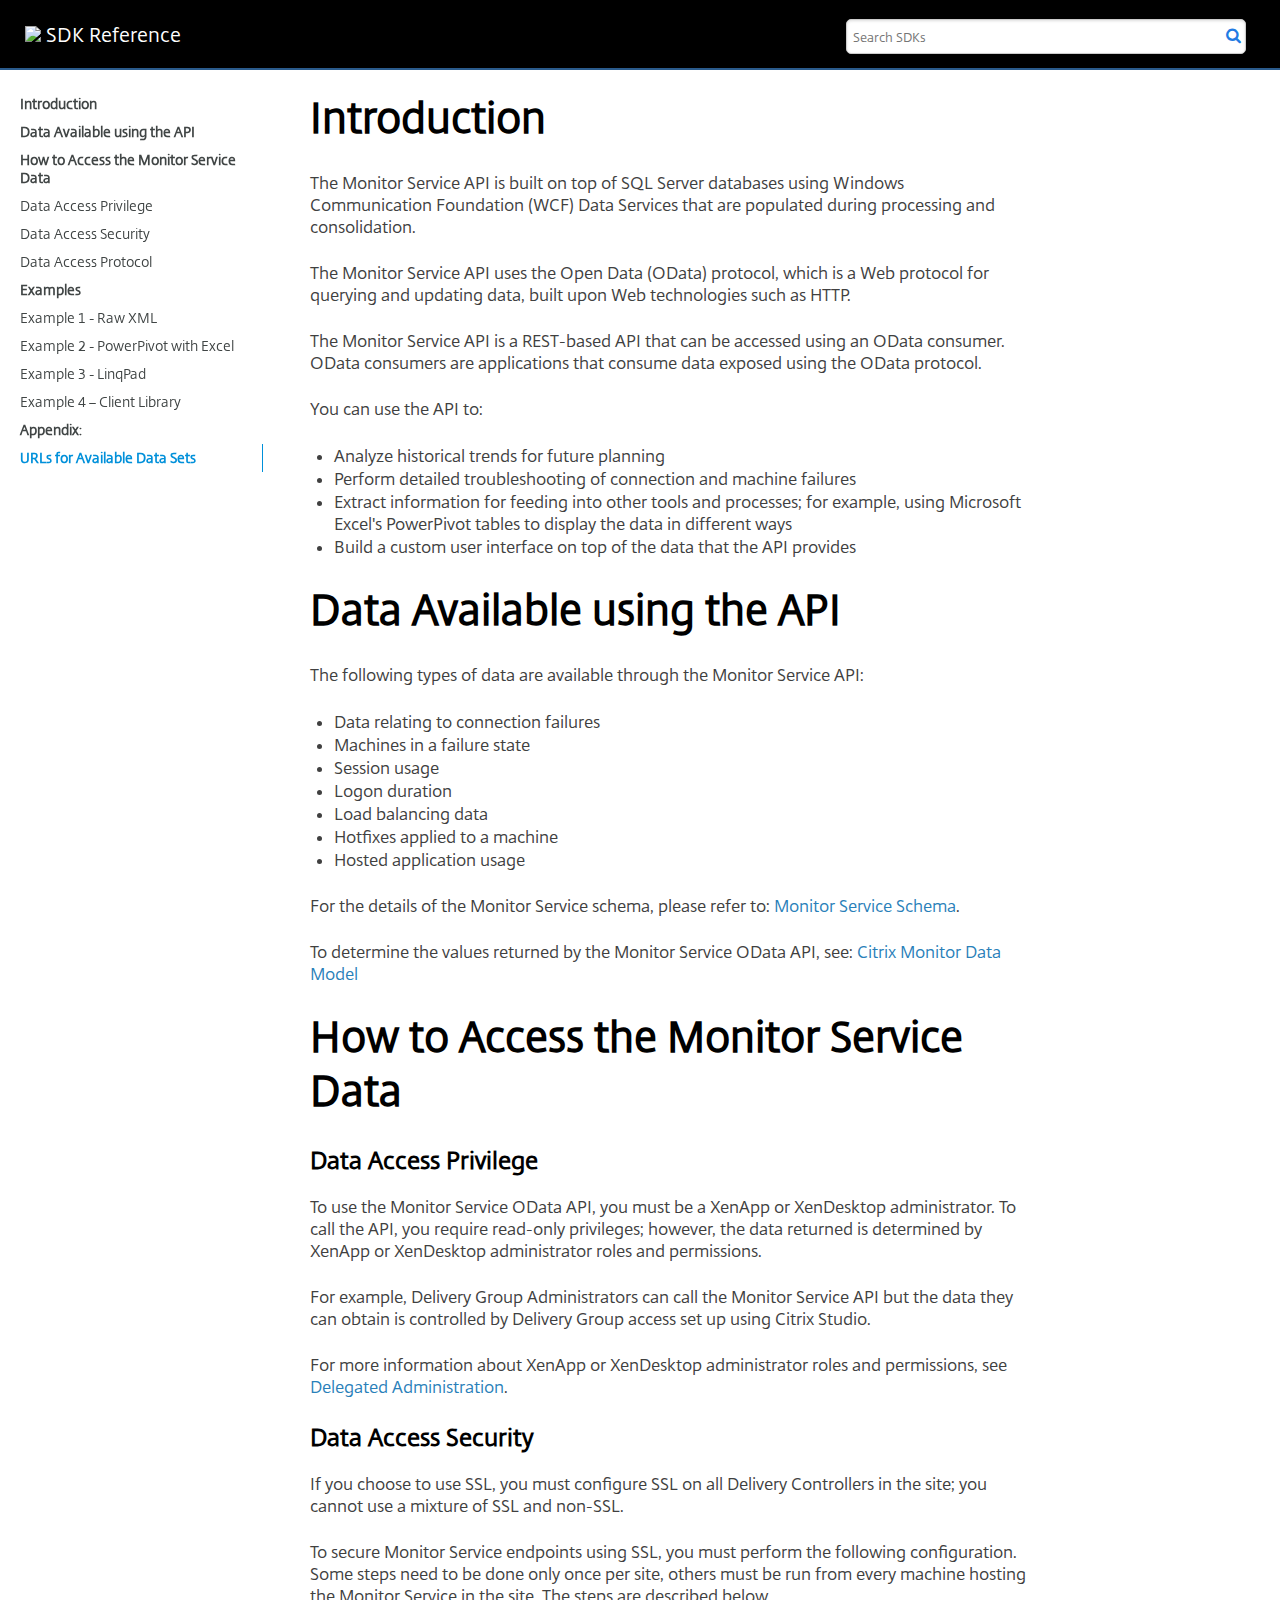
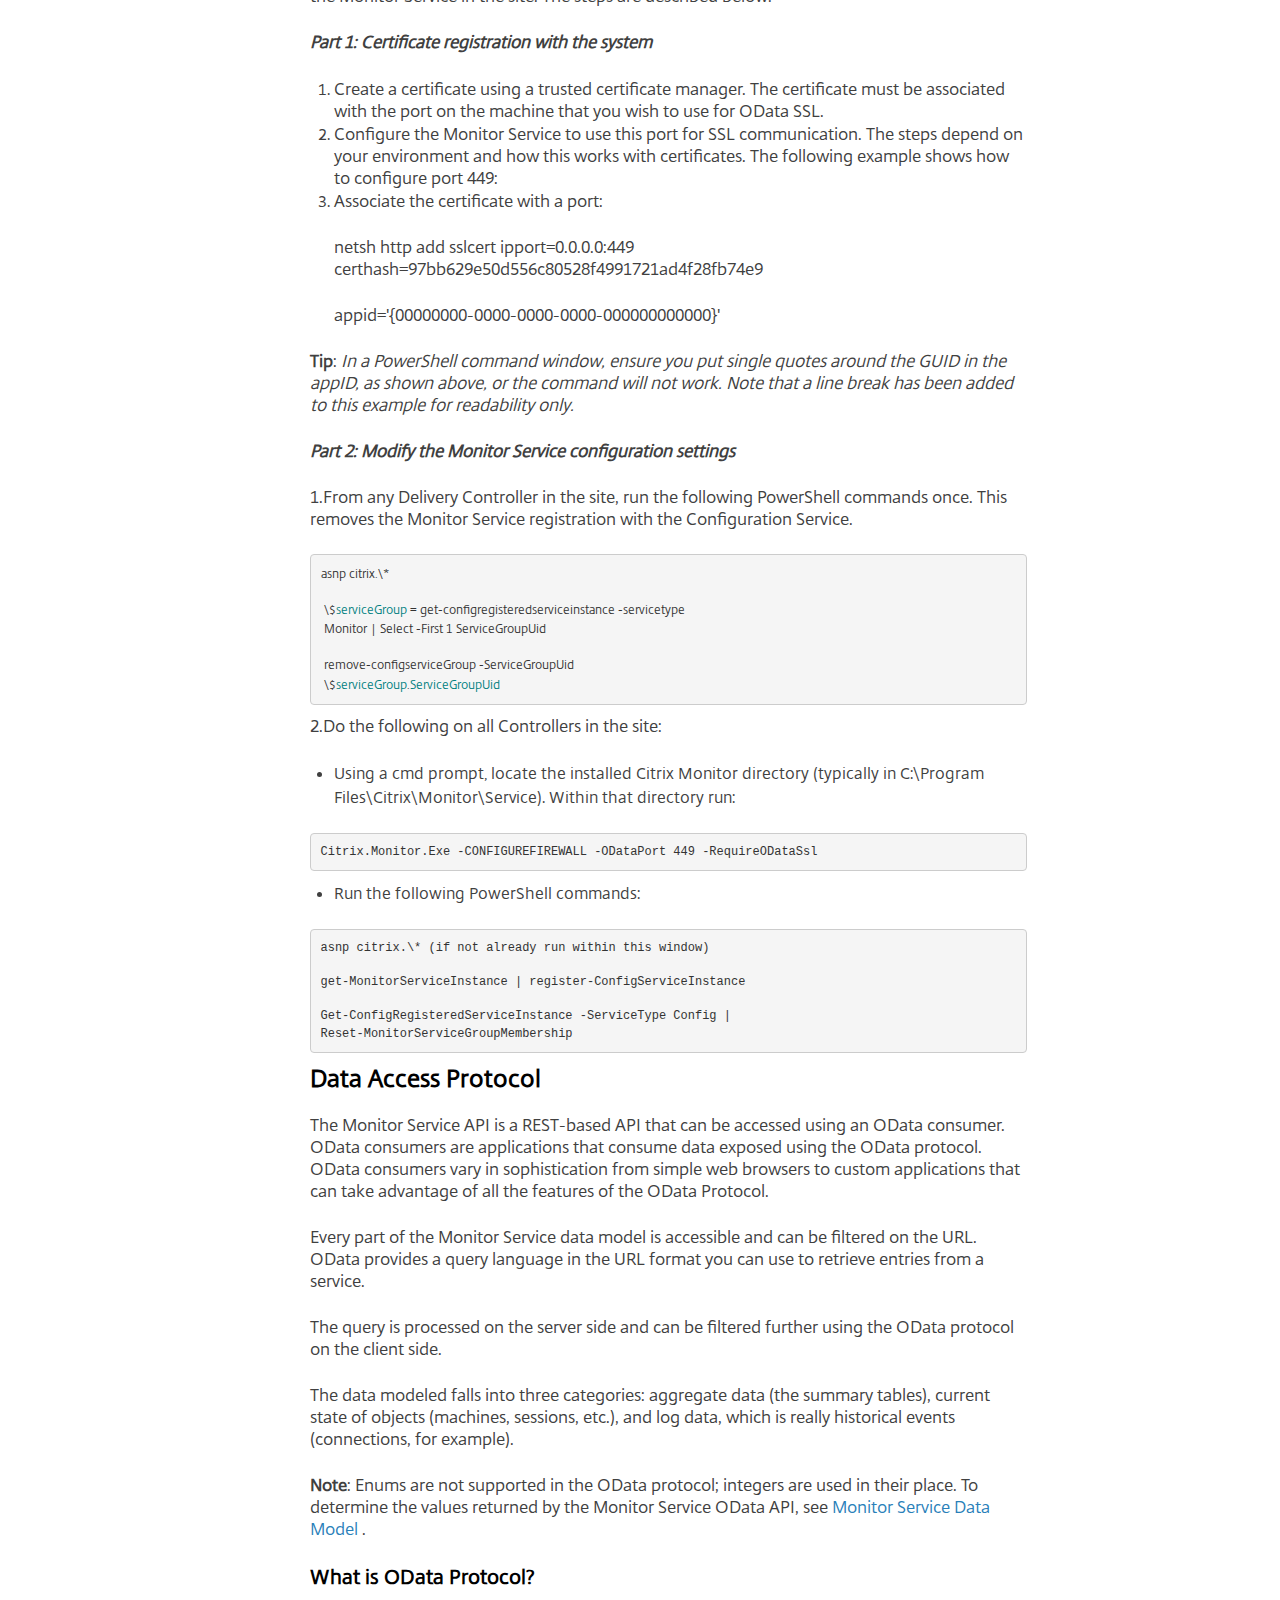
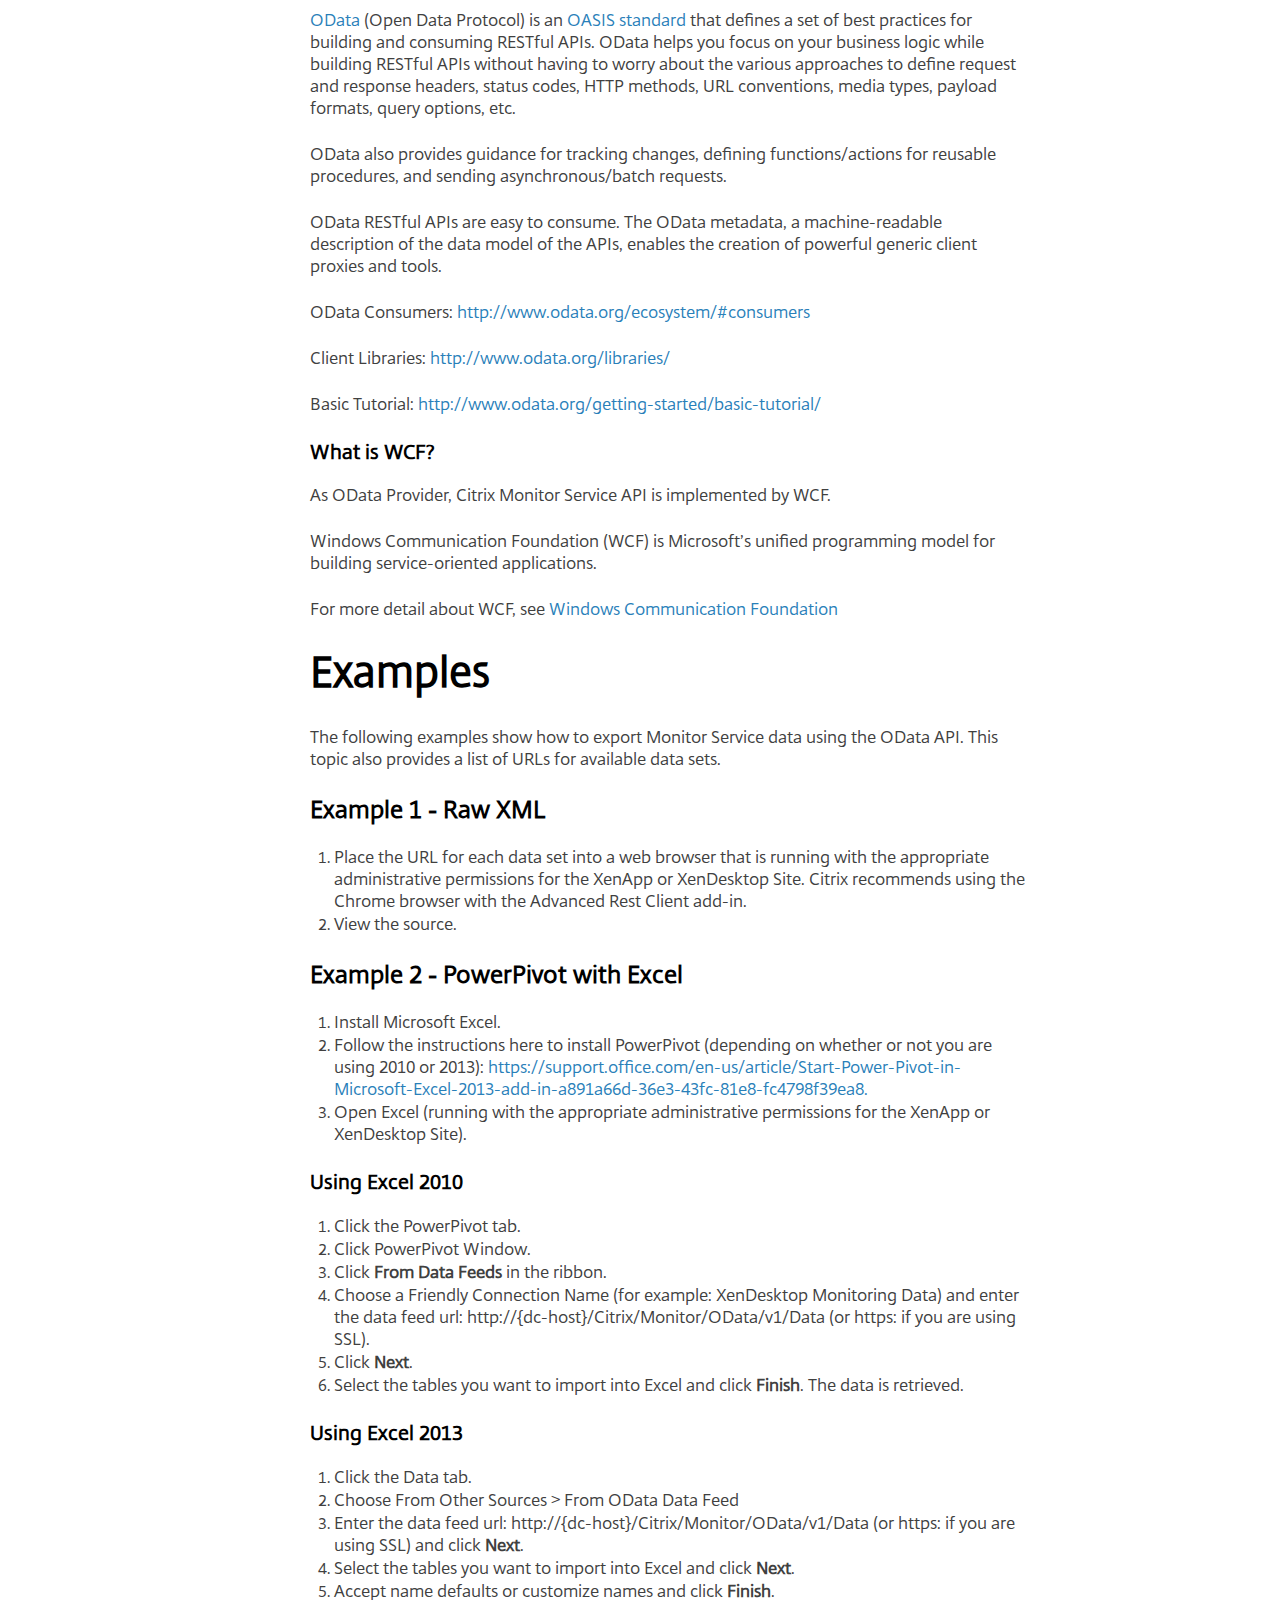
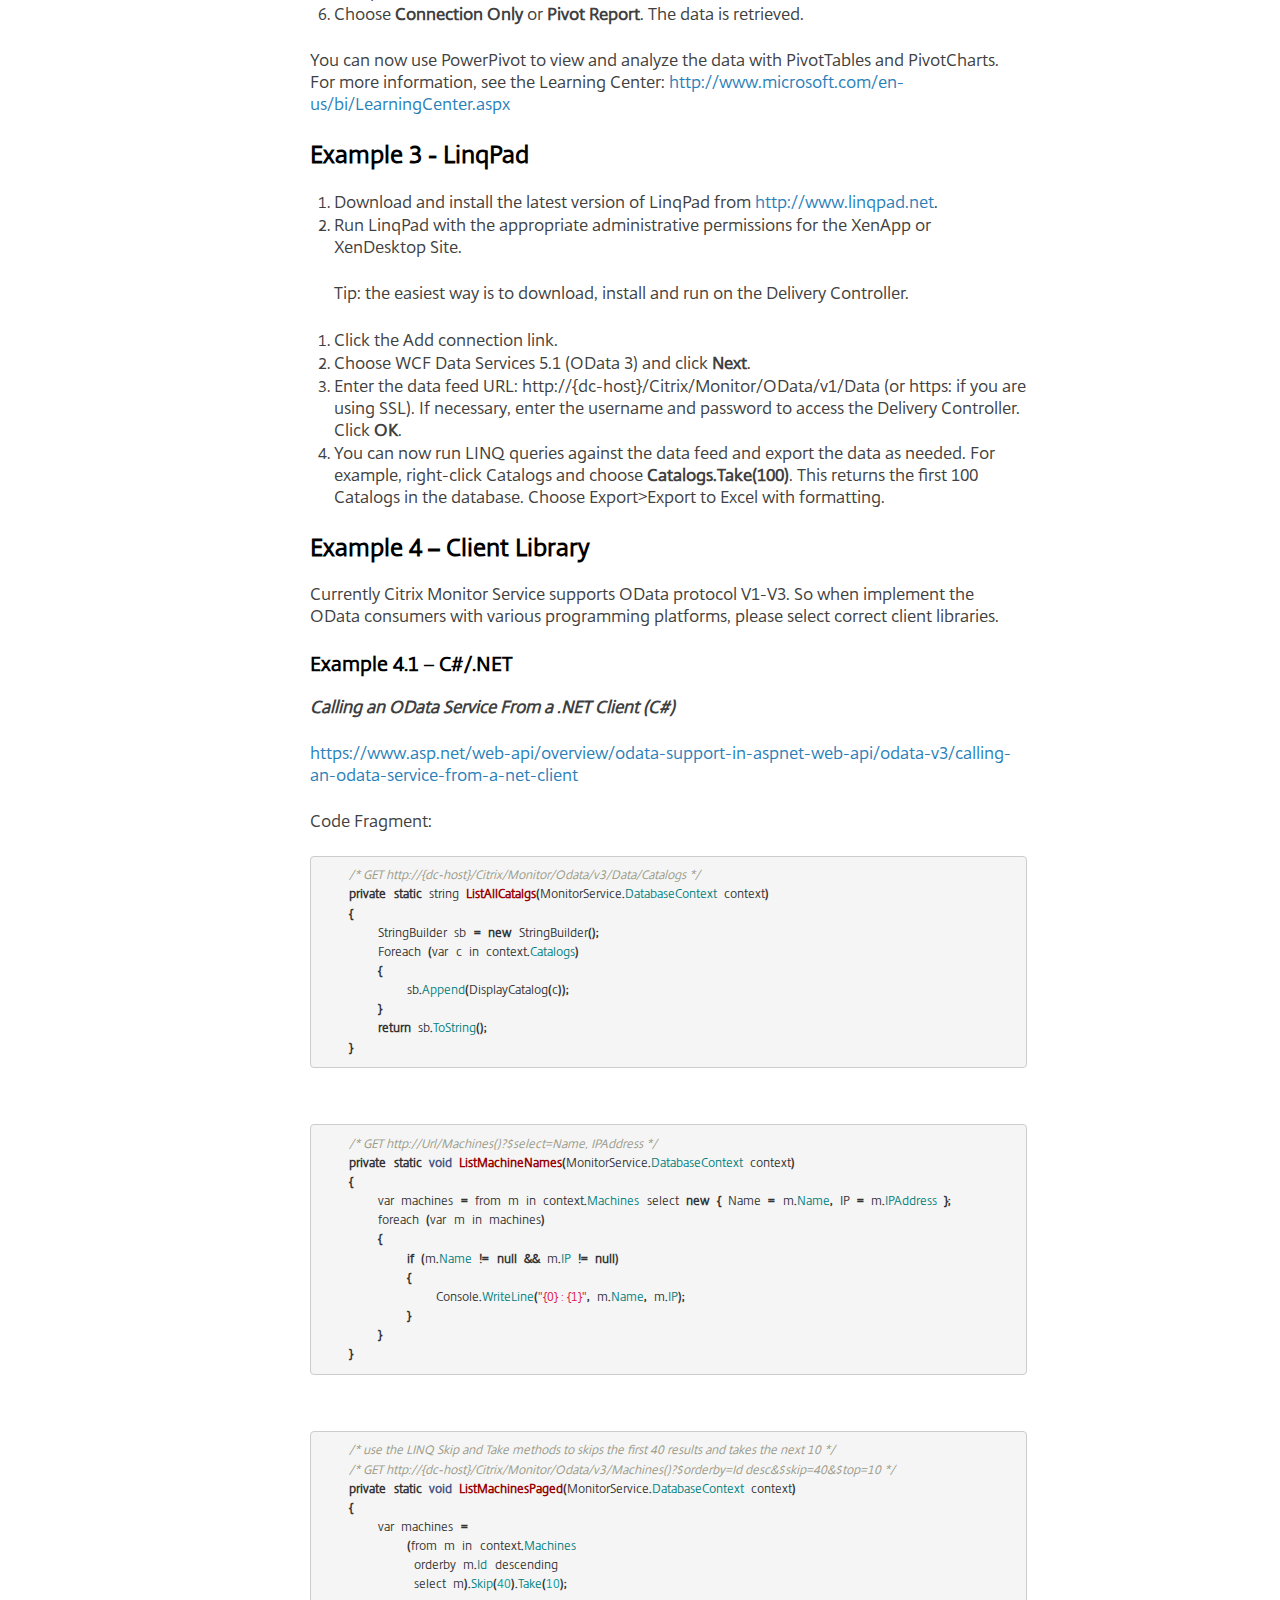
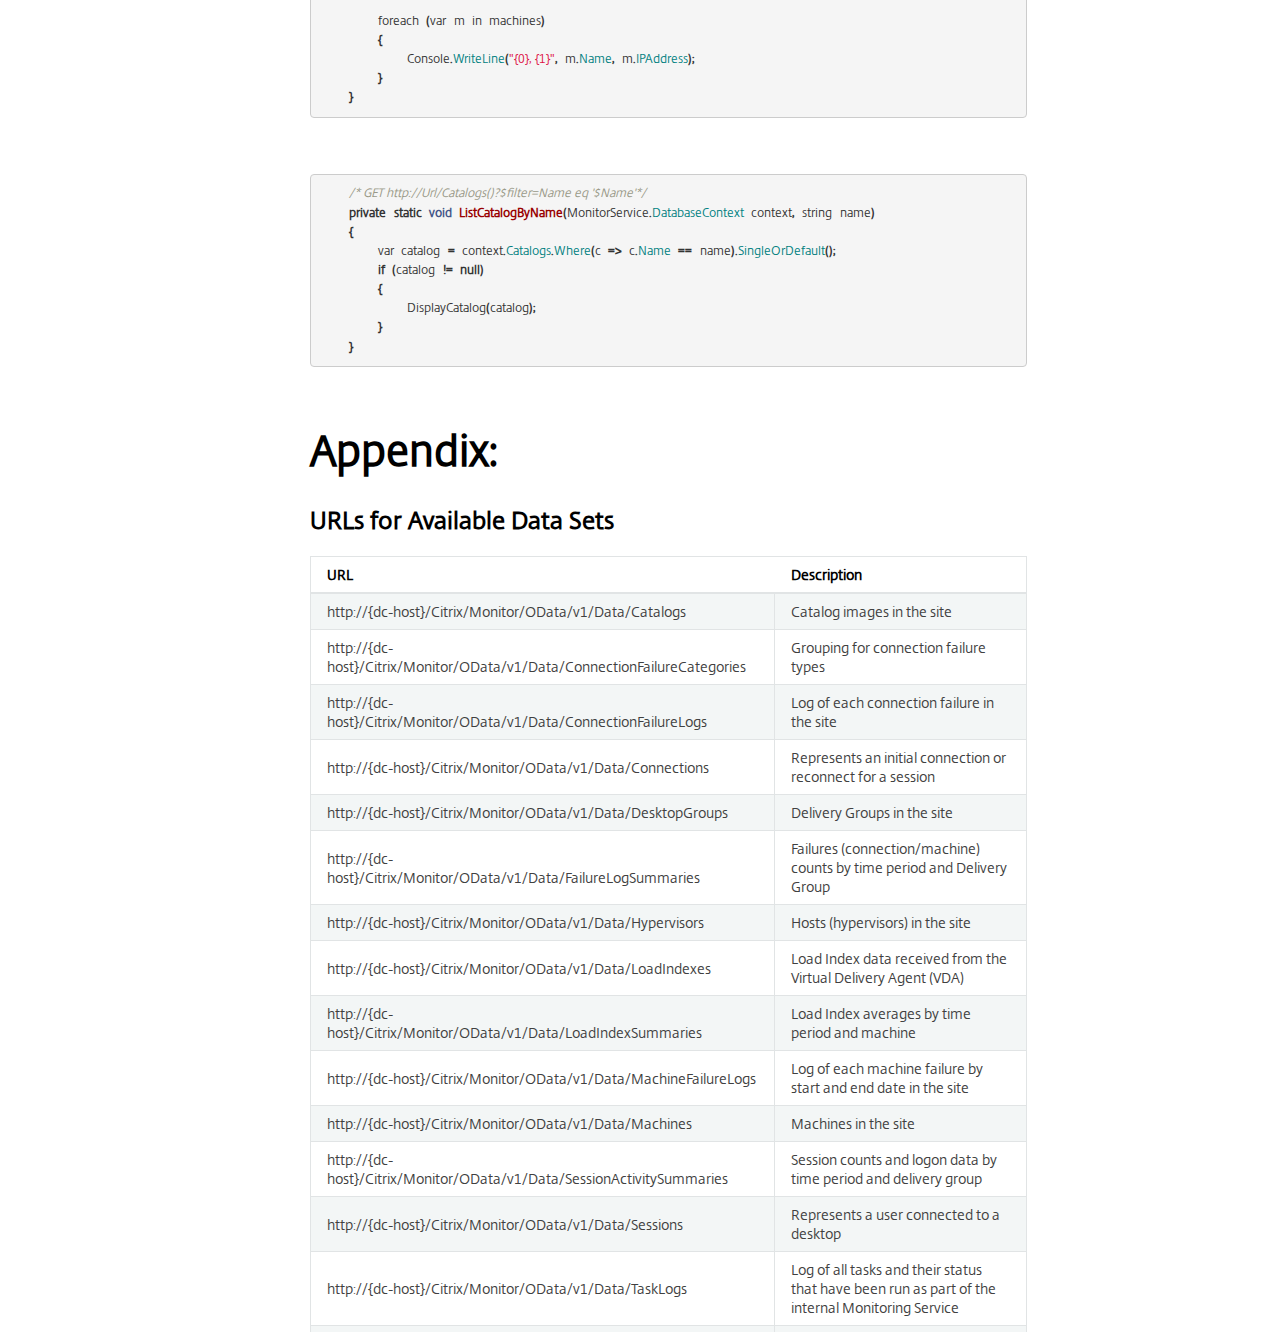
==== commit 9ff4fe7f: "Add files via upload" ====
--- a/index.html
+++ b/index.html
@@ -14,12 +14,14 @@
 https://www.citrix.com/etc/designs/citrix/icon-favicon.png">
 
   
-  <link href='https://fonts.googleapis.com/css?family=Lato:400,700|Roboto+Slab:400,700|Inconsolata:400,700' rel='stylesheet' type='text/css' />
+  <link href='https://fonts.googleapis.com/css?family=Lato:400,700|Roboto+Slab:400,700|Inconsolata:400,700' rel='stylesheet' type='text/css'>
+
   <link rel="stylesheet" href="./css/theme.css" type="text/css" />
   <link rel="stylesheet" href="./css/theme_extra.css" type="text/css" />
   <link rel="stylesheet" href="./css/base.css">
   <link rel="stylesheet" href="./css/highlight.css">
   <link rel="stylesheet" href="./css/override.css" type="text/css" />
+  <link rel="stylesheet" href="./css/font-awesome.css" type="text/css" />
 
   
   <script>
@@ -34,15 +36,16 @@
   <script src="./js/modernizr-2.8.3.min.js"></script>
   <script type="text/javascript" src="./js/highlight.pack.js"></script>
   <script src="./js/theme.js"></script>
-  <script src="./js/nav.js"></script>
-  <script src="./js/base.js"></script> 
+  <script src="./js/base.js"></script>
+  <script src="./js/custom.js"></script>
+  <script src="./js/nav.js"></script> 
 
   
 </head>
 
 <body class="wy-body-for-nav" role="document" data-spy="scroll" data-target=".bs-sidebar">
 
-	<div data-toggle="wy-nav-shift" class="header-top">
+	<div class="header-top">
 		<div class="header-top-left">
 			<a href="http://www.citrix.com" class="logo-position"><img height="60" src="https://thumbnail-ec2.sharefile.com/thumbnail.aspx?encparams=[base64]$" target="_blank" class="logo-citrix"><span style="color:#fff;font-size: 20px;position: relative;top:4px;left: 5px">SDK Reference</span></a>
 		</div>
@@ -50,20 +53,17 @@
 			<ul>
 			<!--	<li class="list-inline home"><a href=".">HOME</a></li>
 				<li class="list-inline support"><a href="http://support.citrix.com">SUPPORT</a></li>-->
-		    <li class="list-inline support">			  
-			<form id ="rtd-search-form" class="wy-form" action="./search.html" method="get">
-			<div class="input-group add-on">
-			<input type="text" name="q" placeholder="Search docs" /><span class="input-group-addon"><a onClick="document.forms['rtd-search-form'].submit();"><i class="fa fa-search"></i></a></span>
-			</div>
-			</form>
-			</li>
+				<form id ="rtd-search-form" class="wy-form" action="./search.html" method="get">
+            <li class="list-inline support"><input name="q" id="txtName" type="text" placeholder="Search SDKs" 
+            class="searchdocs">
+<a class="fa fa-search errspan"></a></li>
+</form>
 				<!--<li class="list-inline"><a href="http://citrix.com/download">DOWNLOADS</a></li>-->
 			</ul>
-			
 
 		</div>
 	</div>
-    <div class="wy-grid-for-nav">
+  <div class="wy-grid-for-nav">
 
     
     <nav data-toggle="wy-nav-shift" class="wy-nav-side stickynav">
@@ -77,7 +77,7 @@
       </div>
 
       <div class="wy-menu wy-menu-vertical" role="navigation" aria-label="main navigation">
-            <div class="bs-sidebar hidden-print affix well" role="complementary">
+			<div class="bs-sidebar hidden-print affix well" role="complementary">
     <ul class="nav bs-sidenav">
     
         <li class="main active"><a href="#introduction">Introduction</a></li>
@@ -94,7 +94,16 @@
         
             <li><a href="#data-access-protocol">Data Access Protocol</a></li>
         
-            <li><a href="#examples">Examples</a></li>
+    
+        <li class="main "><a href="#examples">Examples</a></li>
+        
+            <li><a href="#example-1-raw-xml">Example 1 - Raw XML</a></li>
+        
+            <li><a href="#example-2-powerpivot-with-excel">Example 2 - PowerPivot with Excel</a></li>
+        
+            <li><a href="#example-3-linqpad">Example 3 - LinqPad</a></li>
+        
+            <li><a href="#example-4-client-library">Example 4 – Client Library</a></li>
         
     
         <li class="main "><a href="#appendix">Appendix:</a></li>
@@ -111,15 +120,29 @@
     <section data-toggle="wy-nav-shift" class="wy-nav-content-wrap">
 
       
-      <nav class="wy-nav-top" role="navigation" aria-label="top navigation">
-        <i data-toggle="wy-nav-top" class="fa fa-bars"></i>
-        <a href=".">Citrix Director SDK</a>
-      </nav>
+
 
       
       <div class="wy-nav-content">
         <div class="rst-content">
-          <div role="main" >
+         <!-- <div role="navigation" aria-label="breadcrumbs navigation">
+  <ul class="wy-breadcrumbs">
+    <li><a href=".">Docs</a> &raquo;</li>
+    
+      
+    
+    <li>Index</li>
+    <li class="wy-breadcrumbs-aside">
+      
+        
+          <a href="https://github.com/ajitchelat/AppDNA-SDK.git" class="icon icon-github"> Edit on GitHub</a>
+        
+      
+    </li>
+  </ul>
+  <hr/>
+</div> -->
+          <div role="main">
             <div class="section">
              
                 <h1 id="introduction"><a class="toclink" href="#introduction">Introduction</a></h1>
@@ -178,11 +201,9 @@
 </li>
 </ul>
 <p>For the details of the Monitor Service schema, please refer to: <a href="http://docs.citrix.com/en-us/xenapp-and-xendesktop/7-5/cds-ms-odata-wrapper/cds-ms-odata-data.html">Monitor
-Service
-Schema</a>.</p>
+Service Schema</a>.</p>
 <p>To determine the values returned by the Monitor Service OData API, see:
-<a href="http://support.citrix.com/help/monitorserviceapi/7.6/html/d787ce1d-02c0-6165-fc99-c46592a5d112.htm">Citrix Monitor Data
-Model</a></p>
+<a href="http://support.citrix.com/help/monitorserviceapi/7.6/html/d787ce1d-02c0-6165-fc99-c46592a5d112.htm">Citrix Monitor Data Model</a></p>
 <h1 id="how-to-access-the-monitor-service-data"><a class="toclink" href="#how-to-access-the-monitor-service-data">How to Access the Monitor Service Data</a></h1>
 <h2 id="data-access-privilege"><a class="toclink" href="#data-access-privilege">Data Access Privilege</a></h2>
 <p>To use the Monitor Service OData API, you must be a XenApp or XenDesktop
@@ -193,7 +214,7 @@
 API but the data they can obtain is controlled by Delivery Group access
 set up using Citrix Studio.</p>
 <p>For more information about XenApp or XenDesktop administrator roles and
-permissions, see <a href="http://docs.citrix.com/en-us/xenapp-and-xendesktop/7-6/xad-security-article/xad-delegated-admin.html">Delegated
+permissions, see <a href="http://docs.citrix.com/en-us/xenapp-and-xendesktop/7-6/xad-security-article/xad-delegated-admin.html">Delegated
 Administration</a>.</p>
 <h2 id="data-access-security"><a class="toclink" href="#data-access-security">Data Access Security</a></h2>
 <p>If you choose to use SSL, you must configure SSL on all Delivery
@@ -202,7 +223,7 @@
 following configuration. Some steps need to be done only once per site,
 others must be run from every machine hosting the Monitor Service in the
 site. The steps are described below.</p>
-<h3 id="part-1-certificate-registration-with-the-system"><a class="toclink" href="#part-1-certificate-registration-with-the-system"><span id="par_richtext_1" class="anchor"><span id="_Toc464843969" class="anchor"></span></span>Part 1: Certificate registration with the system</a></h3>
+<p><strong><em>Part 1: Certificate registration with the system</em></strong></p>
 <ol>
 <li>
 <p><span id="par_richtext_2" class="anchor"></span>Create a certificate
@@ -217,8 +238,7 @@
     configure port 449:</p>
 </li>
 <li>
-<p><span id="par_richtext_3" class="anchor"></span>Associate the
-    certificate with a port:</p>
+<p>Associate the certificate with a port:</p>
 </li>
 </ol>
 <blockquote>
@@ -226,11 +246,11 @@
 certhash=97bb629e50d556c80528f4991721ad4f28fb74e9</p>
 <p>appid='{00000000-0000-0000-0000-000000000000}'</p>
 </blockquote>
-<p><strong>Tip</strong>: <em>In a PowerShell command window, ensure you put single quotes
+<p><strong>Tip</strong>: <em>In a PowerShell command window, ensure you put single quotes
 around the GUID in the appID, as shown above, or the command will not
 work. Note that a line break has been added to this example for
 readability only.</em></p>
-<h3 id="part-2-modify-the-monitor-service-configuration-settings"><a class="toclink" href="#part-2-modify-the-monitor-service-configuration-settings">Part 2: Modify the Monitor Service configuration settings</a></h3>
+<p><strong><em>Part 2: Modify the Monitor Service configuration settings</em></strong></p>
 <p>1.From any Delivery Controller in the site, run the following PowerShell commands once. This removes the Monitor Service registration with the Configuration Service.</p>
 <div class="codehilite"><pre><span class="x">asnp citrix.\*</span>
 
@@ -277,14 +297,13 @@
 into three categories: aggregate data (the summary tables), current
 state of objects (machines, sessions, etc.), and log data, which is
 really historical events (connections, for example).</p>
-<p><span id="par_richtext_8" class="anchor"></span><strong>Note</strong>: Enums are not
+<p><span id="par_richtext_8" class="anchor"></span><strong>Note</strong>: Enums are not
 supported in the OData protocol; integers are used in their place. To
 determine the values returned by the Monitor Service OData API,
-see<strong> </strong><a href="http://support.citrix.com/help/monitorserviceapi/7.6/">Monitor Service Data
-Model</a> .</p>
+see<strong> </strong><a href="http://support.citrix.com/help/monitorserviceapi/7.6/">Monitor Service Data Model</a> .</p>
 <h3 id="what-is-odata-protocol"><a class="toclink" href="#what-is-odata-protocol">What is OData Protocol?</a></h3>
-<p><a href="http://www.odata.org/">OData</a> (Open Data Protocol) is an <a href="https://www.oasis-open.org/committees/tc_home.php?wg_abbrev=odata">OASIS
-standard</a> that
+<p><a href="http://www.odata.org/">OData</a> (Open Data Protocol) is an <a href="https://www.oasis-open.org/committees/tc_home.php?wg_abbrev=odata">OASIS
+standard</a> that
 defines a set of best practices for building and consuming RESTful APIs.
 OData helps you focus on your business logic while building RESTful APIs
 without having to worry about the various approaches to define request
@@ -299,18 +318,17 @@
 <p>OData Consumers: <a href="http://www.odata.org/ecosystem/#consumers">http://www.odata.org/ecosystem/#consumers</a></p>
 <p>Client Libraries: <a href="http://www.odata.org/libraries/">http://www.odata.org/libraries/</a></p>
 <p>Basic Tutorial: <a href="http://www.odata.org/getting-started/basic-tutorial/">http://www.odata.org/getting-started/basic-tutorial/</a></p>
-<h3 id="_1"><a class="toclink" href="#_1"></a></h3>
 <h3 id="what-is-wcf"><a class="toclink" href="#what-is-wcf">What is WCF?</a></h3>
 <p>As OData Provider, Citrix Monitor Service API is implemented by WCF.</p>
 <p>Windows Communication Foundation (WCF) is Microsoft’s unified
-programming model for building service-oriented applications. </p>
+programming model for building service-oriented applications. </p>
 <p>For more detail about WCF, see <a href="https://msdn.microsoft.com/library/dd456779.aspx">Windows Communication
 Foundation</a></p>
-<h2 id="examples"><a class="toclink" href="#examples">Examples</a></h2>
+<h1 id="examples"><a class="toclink" href="#examples">Examples</a></h1>
 <p>The following examples show how to export Monitor Service data using the
 OData API. This topic also provides a list of URLs for available data
 sets.</p>
-<h3 id="example-1-raw-xml"><a class="toclink" href="#example-1-raw-xml">Example 1 - Raw XML</a></h3>
+<h2 id="example-1-raw-xml"><a class="toclink" href="#example-1-raw-xml">Example 1 - Raw XML</a></h2>
 <ol>
 <li>
 <p>Place the URL for each data set into a web browser that is running
@@ -322,7 +340,7 @@
 <p>View the source.</p>
 </li>
 </ol>
-<h3 id="example-2-powerpivot-with-excel"><a class="toclink" href="#example-2-powerpivot-with-excel">Example 2 - PowerPivot with Excel</a></h3>
+<h2 id="example-2-powerpivot-with-excel"><a class="toclink" href="#example-2-powerpivot-with-excel">Example 2 - PowerPivot with Excel</a></h2>
 <ol>
 <li>
 <p>Install Microsoft Excel.</p>
@@ -330,14 +348,14 @@
 <li>
 <p>Follow the instructions here to install PowerPivot (depending on
     whether or not you are using 2010 or
-    2013): <a href="https://support.office.com/en-us/article/Start-Power-Pivot-in-Microsoft-Excel-2013-add-in-a891a66d-36e3-43fc-81e8-fc4798f39ea8">https://support.office.com/en-us/article/Start-Power-Pivot-in-Microsoft-Excel-2013-add-in-a891a66d-36e3-43fc-81e8-fc4798f39ea8.</a></p>
+    2013): <a href="https://support.office.com/en-us/article/Start-Power-Pivot-in-Microsoft-Excel-2013-add-in-a891a66d-36e3-43fc-81e8-fc4798f39ea8">https://support.office.com/en-us/article/Start-Power-Pivot-in-Microsoft-Excel-2013-add-in-a891a66d-36e3-43fc-81e8-fc4798f39ea8.</a></p>
 </li>
 <li>
 <p>Open Excel (running with the appropriate administrative permissions
     for the XenApp or XenDesktop Site).</p>
 </li>
 </ol>
-<h4 id="using-excel-2010"><a class="toclink" href="#using-excel-2010">Using Excel 2010</a></h4>
+<h3 id="using-excel-2010"><a class="toclink" href="#using-excel-2010">Using Excel 2010</a></h3>
 <ol>
 <li>
 <p>Click the PowerPivot tab.</p>
@@ -346,7 +364,7 @@
 <p>Click PowerPivot Window.</p>
 </li>
 <li>
-<p>Click <strong>From Data Feeds</strong> in the ribbon.</p>
+<p>Click <strong>From Data Feeds</strong> in the ribbon.</p>
 </li>
 <li>
 <p>Choose a Friendly Connection Name (for example: XenDesktop
@@ -355,14 +373,14 @@
     using SSL).</p>
 </li>
 <li>
-<p>Click <strong>Next</strong>.</p>
+<p>Click <strong>Next</strong>.</p>
 </li>
 <li>
 <p>Select the tables you want to import into Excel and
-    click <strong>Finish</strong>. The data is retrieved.</p>
+    click <strong>Finish</strong>. The data is retrieved.</p>
 </li>
 </ol>
-<h4 id="using-excel-2013"><a class="toclink" href="#using-excel-2013">Using Excel 2013</a></h4>
+<h3 id="using-excel-2013"><a class="toclink" href="#using-excel-2013">Using Excel 2013</a></h3>
 <ol>
 <li>
 <p>Click the Data tab.</p>
@@ -373,28 +391,28 @@
 <li>
 <p>Enter the data feed url:
     http://{dc-host}/Citrix/Monitor/OData/v1/Data (or https: if you are
-    using SSL) and click <strong>Next</strong>.</p>
-</li>
-<li>
-<p>Select the tables you want to import into Excel and click <strong>Next</strong>.</p>
-</li>
-<li>
-<p>Accept name defaults or customize names and click <strong>Finish</strong>.</p>
-</li>
-<li>
-<p>Choose <strong>Connection Only</strong> or <strong>Pivot Report</strong>. The data
+    using SSL) and click <strong>Next</strong>.</p>
+</li>
+<li>
+<p>Select the tables you want to import into Excel and click <strong>Next</strong>.</p>
+</li>
+<li>
+<p>Accept name defaults or customize names and click <strong>Finish</strong>.</p>
+</li>
+<li>
+<p>Choose <strong>Connection Only</strong> or <strong>Pivot Report</strong>. The data
     is retrieved.</p>
 </li>
 </ol>
 <p>You can now use PowerPivot to view and analyze the data with PivotTables
 and PivotCharts. For more information, see the Learning
-Center: <a href="http://www.microsoft.com/en-us/bi/LearningCenter.aspx">http://www.microsoft.com/en-us/bi/LearningCenter.aspx</a></p>
-<h3 id="example-3-linqpad"><a class="toclink" href="#example-3-linqpad"><span id="par_richtext_9" class="anchor"><span id="_Toc464843977" class="anchor"></span></span>Example 3 - LinqPad</a></h3>
+Center: <a href="http://www.microsoft.com/en-us/bi/LearningCenter.aspx">http://www.microsoft.com/en-us/bi/LearningCenter.aspx</a></p>
+<h2 id="example-3-linqpad"><a class="toclink" href="#example-3-linqpad">Example 3 - LinqPad</a></h2>
 <ol>
 <li>
 <p><span id="par_richtext_10" class="anchor"></span>Download and
     install the latest version of LinqPad
-    from <a href="http://www.linqpad.net/">http://www.linqpad.net</a>.</p>
+    from <a href="http://www.linqpad.net/">http://www.linqpad.net</a>.</p>
 </li>
 <li>
 <p>Run LinqPad with the appropriate administrative permissions for the
@@ -402,7 +420,7 @@
 </li>
 </ol>
 <blockquote>
-<p>Tip: the easiest way is to download, install and run on the Delivery
+<p>Tip: the easiest way is to download, install and run on the Delivery
 Controller.</p>
 </blockquote>
 <ol>
@@ -410,29 +428,28 @@
 <p>Click the Add connection link.</p>
 </li>
 <li>
-<p>Choose WCF Data Services 5.1 (OData 3) and click <strong>Next</strong>.</p>
+<p>Choose WCF Data Services 5.1 (OData 3) and click <strong>Next</strong>.</p>
 </li>
 <li>
 <p>Enter the data feed URL: <span id="OLE_LINK2" class="anchor"><span
     id="OLE_LINK3"
     class="anchor"></span></span>http://{dc-host}/Citrix/Monitor/OData/v1/Data
     (or https: if you are using SSL). If necessary, enter the username
-    and password to access the Delivery Controller. Click <strong>OK</strong>.</p>
+    and password to access the Delivery Controller. Click <strong>OK</strong>.</p>
 </li>
 <li>
 <p>You can now run LINQ queries against the data feed and export the
     data as needed. For example, right-click Catalogs and
-    choose <strong>Catalogs.Take(100)</strong>. This returns the first 100 Catalogs
+    choose <strong>Catalogs.Take(100)</strong>. This returns the first 100 Catalogs
     in the database. Choose Export&gt;Export to Excel with formatting.</p>
 </li>
 </ol>
-<h3 id="example-4-client-library"><a class="toclink" href="#example-4-client-library">Example 4 – Client Library</a></h3>
-<h4 id="_2"><a class="toclink" href="#_2"></a></h4>
+<h2 id="example-4-client-library"><a class="toclink" href="#example-4-client-library">Example 4 – Client Library</a></h2>
 <p>Currently Citrix Monitor Service supports OData protocol V1-V3. So when
 implement the OData consumers with various programming platforms, please
 select correct client libraries.</p>
-<h4 id="example-41-c35net"><a class="toclink" href="#example-41-c35net">Example 4.1 – C#/.NET</a></h4>
-<h5 id="calling-an-odata-service-from-a-net-client-c35"><a class="toclink" href="#calling-an-odata-service-from-a-net-client-c35">Calling an OData Service From a .NET Client (C#)</a></h5>
+<h3 id="example-41-c35net"><a class="toclink" href="#example-41-c35net">Example 4.1 – C#/.NET</a></h3>
+<p><strong><em>Calling an OData Service From a .NET Client (C#)</em></strong></p>
 <p><a href="https://www.asp.net/web-api/overview/odata-support-in-aspnet-web-api/odata-v3/calling-an-odata-service-from-a-net-client">https://www.asp.net/web-api/overview/odata-support-in-aspnet-web-api/odata-v3/calling-an-odata-service-from-a-net-client</a></p>
 <p>Code Fragment:
 <br></p>
@@ -497,15 +514,78 @@
 
 
 <p><br>  </p>
-<h4 id="example-42-javascript"><a class="toclink" href="#example-42-javascript">Example 4.2 – JavaScript</a></h4>
-<p>TODO</p>
-<h4 id="example-43-java"><a class="toclink" href="#example-43-java">Example 4.3 – Java</a></h4>
-<p>TODO</p>
-<h4 id="example-44-object-c"><a class="toclink" href="#example-44-object-c">Example 4.4 – Object-C</a></h4>
-<p><span id="OLE_LINK1" class="anchor"></span>TODO</p>
 <h1 id="appendix"><a class="toclink" href="#appendix">Appendix:</a></h1>
-<h3 id="urls-for-available-data-sets"><a class="toclink" href="#urls-for-available-data-sets">URLs for Available Data Sets</a></h3>
-<table align=left border=0 cellpadding=0 cellspacing=0 class=MsoNormalTable style=width:509.3pt;border-collapse:collapse;margin-left:6.75pt;margin-right:6.75pt summary=""width=679><thead><tr><td style="width:350.6pt;border:solid #fff 1pt;background:#D7D7D7;padding:4.5pt 4.5pt 4.5pt 4.5pt"valign=top width=467><p class=MsoNormal style=margin-top:0;margin-right:-3.75pt;margin-bottom:0;margin-left:0;margin-bottom:.0001pt;line-height:normal>URL<td style="width:158.7pt;border:solid #fff 1pt;border-left:none;background:#D7D7D7;padding:4.5pt 4.5pt 4.5pt 4.5pt"valign=top width=212><p class=MsoNormal style=margin-top:0;margin-right:-3.75pt;margin-bottom:0;margin-left:0;margin-bottom:.0001pt;line-height:normal>Description<tbody><tr><td style="width:350.6pt;border:solid #fff 1pt;border-top:none;background:#EEE;padding:4.5pt 4.5pt 4.5pt 4.5pt"valign=top width=467><p class=MsoNormal style=margin-top:0;margin-right:-3.75pt;margin-bottom:0;margin-left:0;margin-bottom:.0001pt;line-height:normal>http://{dc-host}/Citrix/Monitor/OData/v1/Data/Catalogs<td style="width:158.7pt;border-top:none;border-left:none;border-bottom:solid #fff 1pt;border-right:solid #fff 1pt;background:#EEE;padding:4.5pt 4.5pt 4.5pt 4.5pt"valign=top width=212><p class=MsoNormal style=margin-top:0;margin-right:-3.75pt;margin-bottom:0;margin-left:0;margin-bottom:.0001pt;line-height:normal>Catalog images in the site<tr><td style="width:350.6pt;border:solid #fff 1pt;border-top:none;background:#EEE;padding:4.5pt 4.5pt 4.5pt 4.5pt"valign=top width=467><p class=MsoNormal style=margin-top:0;margin-right:-3.75pt;margin-bottom:0;margin-left:0;margin-bottom:.0001pt;line-height:normal>http://{dc-host}/Citrix/Monitor/OData/v1/Data/ConnectionFailureCategories<td style="width:158.7pt;border-top:none;border-left:none;border-bottom:solid #fff 1pt;border-right:solid #fff 1pt;background:#EEE;padding:4.5pt 4.5pt 4.5pt 4.5pt"valign=top width=212><p class=MsoNormal style=margin-top:0;margin-right:-3.75pt;margin-bottom:0;margin-left:0;margin-bottom:.0001pt;line-height:normal>Grouping for connection failure types<tr><td style="width:350.6pt;border:solid #fff 1pt;border-top:none;background:#EEE;padding:4.5pt 4.5pt 4.5pt 4.5pt"valign=top width=467><p class=MsoNormal style=margin-top:0;margin-right:-3.75pt;margin-bottom:0;margin-left:0;margin-bottom:.0001pt;line-height:normal>http://{dc-host}/Citrix/Monitor/OData/v1/Data/ConnectionFailureLogs<td style="width:158.7pt;border-top:none;border-left:none;border-bottom:solid #fff 1pt;border-right:solid #fff 1pt;background:#EEE;padding:4.5pt 4.5pt 4.5pt 4.5pt"valign=top width=212><p class=MsoNormal style=margin-top:0;margin-right:-3.75pt;margin-bottom:0;margin-left:0;margin-bottom:.0001pt;line-height:normal>Log of each connection failure in the site<tr><td style="width:350.6pt;border:solid #fff 1pt;border-top:none;background:#EEE;padding:4.5pt 4.5pt 4.5pt 4.5pt"valign=top width=467><p class=MsoNormal style=margin-top:0;margin-right:-3.75pt;margin-bottom:0;margin-left:0;margin-bottom:.0001pt;line-height:normal>http://{dc-host}/Citrix/Monitor/OData/v1/Data/Connections<td style="width:158.7pt;border-top:none;border-left:none;border-bottom:solid #fff 1pt;border-right:solid #fff 1pt;background:#EEE;padding:4.5pt 4.5pt 4.5pt 4.5pt"valign=top width=212><p class=MsoNormal style=margin-top:0;margin-right:-3.75pt;margin-bottom:0;margin-left:0;margin-bottom:.0001pt;line-height:normal>Represents an initial connection or reconnect for a session<tr><td style="width:350.6pt;border:solid #fff 1pt;border-top:none;background:#EEE;padding:4.5pt 4.5pt 4.5pt 4.5pt"valign=top width=467><p class=MsoNormal style=margin-top:0;margin-right:-3.75pt;margin-bottom:0;margin-left:0;margin-bottom:.0001pt;line-height:normal>http://{dc-host}/Citrix/Monitor/OData/v1/Data/DesktopGroups<td style="width:158.7pt;border-top:none;border-left:none;border-bottom:solid #fff 1pt;border-right:solid #fff 1pt;background:#EEE;padding:4.5pt 4.5pt 4.5pt 4.5pt"valign=top width=212><p class=MsoNormal style=margin-top:0;margin-right:-3.75pt;margin-bottom:0;margin-left:0;margin-bottom:.0001pt;line-height:normal>Delivery Groups in the site<tr><td style="width:350.6pt;border:solid #fff 1pt;border-top:none;background:#EEE;padding:4.5pt 4.5pt 4.5pt 4.5pt"valign=top width=467><p class=MsoNormal style=margin-top:0;margin-right:-3.75pt;margin-bottom:0;margin-left:0;margin-bottom:.0001pt;line-height:normal>http://{dc-host}/Citrix/Monitor/OData/v1/Data/FailureLogSummaries<td style="width:158.7pt;border-top:none;border-left:none;border-bottom:solid #fff 1pt;border-right:solid #fff 1pt;background:#EEE;padding:4.5pt 4.5pt 4.5pt 4.5pt"valign=top width=212><p class=MsoNormal style=margin-top:0;margin-right:-3.75pt;margin-bottom:0;margin-left:0;margin-bottom:.0001pt;line-height:normal>Failures (connection/machine) counts by time period and Delivery Group<tr><td style="width:350.6pt;border:solid #fff 1pt;border-top:none;background:#EEE;padding:4.5pt 4.5pt 4.5pt 4.5pt"valign=top width=467><p class=MsoNormal style=margin-top:0;margin-right:-3.75pt;margin-bottom:0;margin-left:0;margin-bottom:.0001pt;line-height:normal>http://{dc-host}/Citrix/Monitor/OData/v1/Data/Hypervisors<td style="width:158.7pt;border-top:none;border-left:none;border-bottom:solid #fff 1pt;border-right:solid #fff 1pt;background:#EEE;padding:4.5pt 4.5pt 4.5pt 4.5pt"valign=top width=212><p class=MsoNormal style=margin-top:0;margin-right:-3.75pt;margin-bottom:0;margin-left:0;margin-bottom:.0001pt;line-height:normal>Hosts (hypervisors) in the site<tr><td style="width:350.6pt;border:solid #fff 1pt;border-top:none;background:#EEE;padding:4.5pt 4.5pt 4.5pt 4.5pt"valign=top width=467><p class=MsoNormal style=margin-top:0;margin-right:-3.75pt;margin-bottom:0;margin-left:0;margin-bottom:.0001pt;line-height:normal>http://{dc-host}/Citrix/Monitor/OData/v1/Data/LoadIndexes<td style="width:158.7pt;border-top:none;border-left:none;border-bottom:solid #fff 1pt;border-right:solid #fff 1pt;background:#EEE;padding:4.5pt 4.5pt 4.5pt 4.5pt"valign=top width=212><p class=MsoNormal style=margin-top:0;margin-right:-3.75pt;margin-bottom:0;margin-left:0;margin-bottom:.0001pt;line-height:normal>Load Index data received from the Virtual Delivery Agent (VDA)<tr><td style="width:350.6pt;border:solid #fff 1pt;border-top:none;background:#EEE;padding:4.5pt 4.5pt 4.5pt 4.5pt"valign=top width=467><p class=MsoNormal style=margin-top:0;margin-right:-3.75pt;margin-bottom:0;margin-left:0;margin-bottom:.0001pt;line-height:normal>http://{dc-host}/Citrix/Monitor/OData/v1/Data/LoadIndexSummaries<td style="width:158.7pt;border-top:none;border-left:none;border-bottom:solid #fff 1pt;border-right:solid #fff 1pt;background:#EEE;padding:4.5pt 4.5pt 4.5pt 4.5pt"valign=top width=212><p class=MsoNormal style=margin-top:0;margin-right:-3.75pt;margin-bottom:0;margin-left:0;margin-bottom:.0001pt;line-height:normal>Load Index averages by time period and machine<tr><td style="width:350.6pt;border:solid #fff 1pt;border-top:none;background:#EEE;padding:4.5pt 4.5pt 4.5pt 4.5pt"valign=top width=467><p class=MsoNormal style=margin-top:0;margin-right:-3.75pt;margin-bottom:0;margin-left:0;margin-bottom:.0001pt;line-height:normal>http://{dc-host}/Citrix/Monitor/OData/v1/Data/MachineFailureLogs<td style="width:158.7pt;border-top:none;border-left:none;border-bottom:solid #fff 1pt;border-right:solid #fff 1pt;background:#EEE;padding:4.5pt 4.5pt 4.5pt 4.5pt"valign=top width=212><p class=MsoNormal style=margin-top:0;margin-right:-3.75pt;margin-bottom:0;margin-left:0;margin-bottom:.0001pt;line-height:normal>Log of each machine failure by start and end date in the site<tr><td style="width:350.6pt;border:solid #fff 1pt;border-top:none;background:#EEE;padding:4.5pt 4.5pt 4.5pt 4.5pt"valign=top width=467><p class=MsoNormal style=margin-top:0;margin-right:-3.75pt;margin-bottom:0;margin-left:0;margin-bottom:.0001pt;line-height:normal>http://{dc-host}/Citrix/Monitor/OData/v1/Data/Machines<td style="width:158.7pt;border-top:none;border-left:none;border-bottom:solid #fff 1pt;border-right:solid #fff 1pt;background:#EEE;padding:4.5pt 4.5pt 4.5pt 4.5pt"valign=top width=212><p class=MsoNormal style=margin-top:0;margin-right:-3.75pt;margin-bottom:0;margin-left:0;margin-bottom:.0001pt;line-height:normal>Machines in the site<tr><td style="width:350.6pt;border:solid #fff 1pt;border-top:none;background:#EEE;padding:4.5pt 4.5pt 4.5pt 4.5pt"valign=top width=467><p class=MsoNormal style=margin-top:0;margin-right:-3.75pt;margin-bottom:0;margin-left:0;margin-bottom:.0001pt;line-height:normal>http://{dc-host}/Citrix/Monitor/OData/v1/Data/SessionActivitySummaries<td style="width:158.7pt;border-top:none;border-left:none;border-bottom:solid #fff 1pt;border-right:solid #fff 1pt;background:#EEE;padding:4.5pt 4.5pt 4.5pt 4.5pt"valign=top width=212><p class=MsoNormal style=margin-top:0;margin-right:-3.75pt;margin-bottom:0;margin-left:0;margin-bottom:.0001pt;line-height:normal>Session counts and logon data by time period and delivery group<tr><td style="width:350.6pt;border:solid #fff 1pt;border-top:none;background:#EEE;padding:4.5pt 4.5pt 4.5pt 4.5pt"valign=top width=467><p class=MsoNormal style=margin-top:0;margin-right:-3.75pt;margin-bottom:0;margin-left:0;margin-bottom:.0001pt;line-height:normal>http://{dc-host}/Citrix/Monitor/OData/v1/Data/Sessions<td style="width:158.7pt;border-top:none;border-left:none;border-bottom:solid #fff 1pt;border-right:solid #fff 1pt;background:#EEE;padding:4.5pt 4.5pt 4.5pt 4.5pt"valign=top width=212><p class=MsoNormal style=margin-top:0;margin-right:-3.75pt;margin-bottom:0;margin-left:0;margin-bottom:.0001pt;line-height:normal>Represents a user connected to a desktop<tr><td style="width:350.6pt;border:solid #fff 1pt;border-top:none;background:#EEE;padding:4.5pt 4.5pt 4.5pt 4.5pt"valign=top width=467><p class=MsoNormal style=margin-top:0;margin-right:-3.75pt;margin-bottom:0;margin-left:0;margin-bottom:.0001pt;line-height:normal>http://{dc-host}/Citrix/Monitor/OData/v1/Data/TaskLogs<td style="width:158.7pt;border-top:none;border-left:none;border-bottom:solid #fff 1pt;border-right:solid #fff 1pt;background:#EEE;padding:4.5pt 4.5pt 4.5pt 4.5pt"valign=top width=212><p class=MsoNormal style=margin-top:0;margin-right:-3.75pt;margin-bottom:0;margin-left:0;margin-bottom:.0001pt;line-height:normal>Log of all tasks and their status that have been run as part of the internal Monitoring Service<tr><td style="width:350.6pt;border:solid #fff 1pt;border-top:none;background:#EEE;padding:4.5pt 4.5pt 4.5pt 4.5pt"valign=top width=467><p class=MsoNormal style=margin-top:0;margin-right:-3.75pt;margin-bottom:0;margin-left:0;margin-bottom:.0001pt;line-height:normal>http://{dc-host}/Citrix/Monitor/OData/v1/Data/Users<td style="width:158.7pt;border-top:none;border-left:none;border-bottom:solid #fff 1pt;border-right:solid #fff 1pt;background:#EEE;padding:4.5pt 4.5pt 4.5pt 4.5pt"valign=top width=212><p class=MsoNormal style=margin-top:0;margin-right:-3.75pt;margin-bottom:0;margin-left:0;margin-bottom:.0001pt;line-height:normal>Users that have launched a session in the site</table>
+<h2 id="urls-for-available-data-sets"><a class="toclink" href="#urls-for-available-data-sets">URLs for Available Data Sets</a></h2>
+<table>
+<thead>
+<tr>
+<th>URL</th>
+<th>Description</th>
+</tr>
+</thead>
+<tbody>
+<tr>
+<td>http://{dc-host}/Citrix/Monitor/OData/v1/Data/Catalogs</td>
+<td>Catalog images in the site</td>
+</tr>
+<tr>
+<td>http://{dc-host}/Citrix/Monitor/OData/v1/Data/ConnectionFailureCategories</td>
+<td>Grouping for connection failure types</td>
+</tr>
+<tr>
+<td>http://{dc-host}/Citrix/Monitor/OData/v1/Data/ConnectionFailureLogs</td>
+<td>Log of each connection failure in the site</td>
+</tr>
+<tr>
+<td>http://{dc-host}/Citrix/Monitor/OData/v1/Data/Connections</td>
+<td>Represents an initial connection or reconnect for a session</td>
+</tr>
+<tr>
+<td>http://{dc-host}/Citrix/Monitor/OData/v1/Data/DesktopGroups</td>
+<td>Delivery Groups in the site</td>
+</tr>
+<tr>
+<td>http://{dc-host}/Citrix/Monitor/OData/v1/Data/FailureLogSummaries</td>
+<td>Failures (connection/machine) counts by time period and Delivery Group</td>
+</tr>
+<tr>
+<td>http://{dc-host}/Citrix/Monitor/OData/v1/Data/Hypervisors</td>
+<td>Hosts (hypervisors) in the site</td>
+</tr>
+<tr>
+<td>http://{dc-host}/Citrix/Monitor/OData/v1/Data/LoadIndexes</td>
+<td>Load Index data received from the Virtual Delivery Agent (VDA)</td>
+</tr>
+<tr>
+<td>http://{dc-host}/Citrix/Monitor/OData/v1/Data/LoadIndexSummaries</td>
+<td>Load Index averages by time period and machine</td>
+</tr>
+<tr>
+<td>http://{dc-host}/Citrix/Monitor/OData/v1/Data/MachineFailureLogs</td>
+<td>Log of each machine failure by start and end date in the site</td>
+</tr>
+<tr>
+<td>http://{dc-host}/Citrix/Monitor/OData/v1/Data/Machines</td>
+<td>Machines in the site</td>
+</tr>
+<tr>
+<td>http://{dc-host}/Citrix/Monitor/OData/v1/Data/SessionActivitySummaries</td>
+<td>Session counts and logon data by time period and delivery group</td>
+</tr>
+<tr>
+<td>http://{dc-host}/Citrix/Monitor/OData/v1/Data/Sessions</td>
+<td>Represents a user connected to a desktop</td>
+</tr>
+<tr>
+<td>http://{dc-host}/Citrix/Monitor/OData/v1/Data/TaskLogs</td>
+<td>Log of all tasks and their status that have been run as part of the internal Monitoring Service</td>
+</tr>
+<tr>
+<td>http://{dc-host}/Citrix/Monitor/OData/v1/Data/Users</td>
+<td>Users that have launched a session in the site</td>
+</tr>
+</tbody>
+</table>
               
                
             </div>
@@ -541,6 +621,6 @@
 </html>
 
 <!--
-MkDocs version : 0.15.3
-Build Date UTC : 2016-10-28 02:00:28.237000
+MkDocs version : 0.16.0
+Build Date UTC : 2016-11-10 08:34:26
 -->
--- a/css/theme.css
+++ b/css/theme.css
@@ -1,4836 +1,4 @@
-/*
- * This file is copied from the upstream ReadTheDocs Sphinx
- * theme. To aid upgradability this file should *not* be edited.
- * modifications we need should be included in theme_extra.css.
- *
- * https://github.com/rtfd/readthedocs.org/blob/master/media/css/sphinx_rtd_theme.css
- */
-
-* {
-    -webkit-box-sizing: border-box;
-    -moz-box-sizing: border-box;
-    box-sizing: border-box
-}
-article,
-aside,
-details,
-figcaption,
-figure,
-footer,
-header,
-hgroup,
-nav,
-section {
-    display: block
-}
-audio,
-canvas,
-video {
-    display: inline-block;
-    *display: inline;
-    *zoom: 1
-}
-audio:not([controls]) {
-    display: none
-}
-[hidden] {
-    display: none
-}
-* {
-    -webkit-box-sizing: border-box;
-    -moz-box-sizing: border-box;
-    box-sizing: border-box
-}
-html {
-    font-size: 100%;
-    -webkit-text-size-adjust: 100%;
-    -ms-text-size-adjust: 100%
-}
-body {
-    margin: 0
-}
-a:hover,
-a:active {
-    outline: 0
-}
-abbr[title] {
-    border-bottom: 1px dotted
-}
-b,
-strong {
-    font-weight: bold
-}
-blockquote {
-    margin: 0
-}
-dfn {
-    font-style: italic
-}
-ins {
-    background: #ff9;
-    color: #000;
-    text-decoration: none
-}
-mark {
-    background: #ff0;
-    color: #000;
-    font-style: italic;
-    font-weight: bold
-}
-pre,
-code,
-.rst-content tt,
-kbd,
-samp {
-    font-family: monospace, serif;
-    _font-family: "courier new", monospace;
-    font-size: 1em
-}
-pre {
-    white-space: pre
-}
-q {
-    quotes: none
-}
-q:before,
-q:after {
-    content: "";
-    content: none
-}
-small {
-    font-size: 85%
-}
-sub,
-sup {
-    font-size: 75%;
-    line-height: 0;
-    position: relative;
-    vertical-align: baseline
-}
-sup {
-    top: -0.5em
-}
-sub {
-    bottom: -0.25em
-}
-ul,
-ol,
-dl {
-    margin: 0;
-    padding: 0;
-    list-style: none;
-    list-style-image: none
-}
-li {
-    list-style: none
-}
-dd {
-    margin: 0
-}
-img {
-    border: 0;
-    -ms-interpolation-mode: bicubic;
-    vertical-align: middle;
-    max-width: 100%;
-    padding: 20px 0
-}
-svg:not(:root) {
-    overflow: hidden
-}
-figure {
-    margin: 0
-}
-form {
-    margin: 0
-}
-fieldset {
-    border: 0;
-    margin: 0;
-    padding: 0
-}
-label {
-    cursor: pointer
-}
-legend {
-    border: 0;
-    *margin-left: -7px;
-    padding: 0;
-    white-space: normal
-}
-button,
-input,
-select,
-textarea {
-    font-size: 100%;
-    margin: 0;
-    vertical-align: baseline;
-    *vertical-align: middle
-}
-button,
-input {
-    line-height: normal
-}
-button,
-input[type="button"],
-input[type="reset"],
-input[type="submit"] {
-    cursor: pointer;
-    -webkit-appearance: button;
-    *overflow: visible
-}
-button[disabled],
-input[disabled] {
-    cursor: default
-}
-input[type="checkbox"],
-input[type="radio"] {
-    box-sizing: border-box;
-    padding: 0;
-    *width: 13px;
-    *height: 13px
-}
-input[type="search"] {
-    -webkit-appearance: textfield;
-    -moz-box-sizing: content-box;
-    -webkit-box-sizing: content-box;
-    box-sizing: content-box
-}
-input[type="search"]::-webkit-search-decoration,
-input[type="search"]::-webkit-search-cancel-button {
-    -webkit-appearance: none
-}
-button::-moz-focus-inner,
-input::-moz-focus-inner {
-    border: 0;
-    padding: 0
-}
-textarea {
-    overflow: auto;
-    vertical-align: top;
-    resize: vertical
-}
-table {
-    border-collapse: collapse;
-    border-spacing: 0
-}
-td {
-    vertical-align: top
-}
-.chromeframe {
-    margin: 0.2em 0;
-    background: #ccc;
-    color: #000;
-    padding: 0.2em 0
-}
-.ir {
-    display: block;
-    border: 0;
-    text-indent: -999em;
-    overflow: hidden;
-    background-color: transparent;
-    background-repeat: no-repeat;
-    text-align: left;
-    direction: ltr;
-    *line-height: 0
-}
-.ir br {
-    display: none
-}
-.hidden {
-    display: none !important;
-    visibility: hidden
-}
-.visuallyhidden {
-    border: 0;
-    clip: rect(0 0 0 0);
-    height: 1px;
-    margin: -1px;
-    overflow: hidden;
-    padding: 0;
-    position: absolute;
-    width: 1px
-}
-.visuallyhidden.focusable:active,
-.visuallyhidden.focusable:focus {
-    clip: auto;
-    height: auto;
-    margin: 0;
-    overflow: visible;
-    position: static;
-    width: auto
-}
-.invisible {
-    visibility: hidden
-}
-.relative {
-    position: relative
-}
-big,
-small {
-    font-size: 100%
-}
-@media print {
-    html,
-    body,
-    section {
-        background: none !important
-    }
-    * {
-        box-shadow: none !important;
-        text-shadow: none !important;
-        filter: none !important;
-        -ms-filter: none !important
-    }
-    a,
-    a:visited {
-        text-decoration: underline
-    }
-    .ir a:after,
-    a[href^="javascript:"]:after,
-    a[href^="#"]:after {
-        content: ""
-    }
-    pre,
-    blockquote {
-        page-break-inside: avoid
-    }
-    thead {
-        display: table-header-group
-    }
-    tr,
-    img {
-        page-break-inside: avoid
-    }
-    img {
-        max-width: 100% !important
-    }
-    @page {
-        margin: 0.5cm
-    }
-    p,
-    h2,
-    h3 {
-        orphans: 3;
-        widows: 3
-    }
-    h2,
-    h3 {
-        page-break-after: avoid
-    }
-}
-.fa:before,
-.rst-content .admonition-title:before,
-.rst-content h1 .headerlink:before,
-.rst-content h2 .headerlink:before,
-.rst-content h3 .headerlink:before,
-.rst-content h4 .headerlink:before,
-.rst-content h5 .headerlink:before,
-.rst-content h6 .headerlink:before,
-.rst-content dl dt .headerlink:before,
-.icon:before,
-.wy-dropdown .caret:before,
-.wy-inline-validate.wy-inline-validate-success .wy-input-context:before,
-.wy-inline-validate.wy-inline-validate-danger .wy-input-context:before,
-.wy-inline-validate.wy-inline-validate-warning .wy-input-context:before,
-.wy-inline-validate.wy-inline-validate-info .wy-input-context:before,
-.wy-alert,
-.rst-content .note,
-.rst-content .attention,
-.rst-content .caution,
-.rst-content .danger,
-.rst-content .error,
-.rst-content .hint,
-.rst-content .important,
-.rst-content .tip,
-.rst-content .warning,
-.rst-content .seealso,
-.rst-content .admonition-todo,
-.btn,
-input[type="text"],
-input[type="password"],
-input[type="email"],
-input[type="url"],
-input[type="date"],
-input[type="month"],
-input[type="time"],
-input[type="datetime"],
-input[type="datetime-local"],
-input[type="week"],
-input[type="number"],
-input[type="search"],
-input[type="tel"],
-input[type="color"],
-select,
-textarea,
-.wy-menu-vertical li.on a,
-.wy-menu-vertical li.current>a,
-.wy-side-nav-search>a,
-.wy-side-nav-search .wy-dropdown>a,
-.wy-nav-top a {
-    -webkit-font-smoothing: antialiased
-}
-.clearfix {
-    *zoom: 1
-}
-.clearfix:before,
-.clearfix:after {
-    display: table;
-    content: ""
-}
-.clearfix:after {
-    clear: both
-}
-/*!
+dfn,mark{font-style:italic}b,mark,strong{font-weight:700}dl,li,ol,ul{list-style:none}blockquote,body,dd,dl,figure,form,ol,ul{margin:0}button[disabled],input[disabled]{cursor:default}ins,mark{color:#000}.ir,.visuallyhidden,svg:not(:root){overflow:hidden}.clearfix:after,.wy-btn-group:after,.wy-control-group:after{clear:both}.hidden,.invisible{visibility:hidden}article,aside,details,figcaption,figure,footer,header,hgroup,nav,section{display:block}audio,canvas,video{display:inline-block}[hidden],audio:not([controls]){display:none}*{-webkit-box-sizing:border-box;-moz-box-sizing:border-box;box-sizing:border-box}html{font-size:100%;-webkit-text-size-adjust:100%;-ms-text-size-adjust:100%}a:active,a:hover{outline:0}abbr[title]{border-bottom:1px dotted}.ir,img{border:0}ins{background:#ff9;text-decoration:none}mark{background:#ff0}.rst-content tt,code,kbd,pre,samp{font-family:monospace,serif;font-size:1em}pre{white-space:pre}.btn,.wy-dropdown-menu>dd>a{white-space:nowrap;cursor:pointer}q{quotes:none}q:after,q:before{content:"";content:none}sub,sup{font-size:75%;line-height:0;position:relative;vertical-align:baseline}sup{top:-.5em}sub{bottom:-.25em}dl,ol,ul{padding:0}img{-ms-interpolation-mode:bicubic;vertical-align:middle;max-width:100%;padding:20px 0}label{cursor:pointer}button,input[type=button],input[type=reset],input[type=submit]{cursor:pointer;-webkit-appearance:button}table{border-collapse:collapse;border-spacing:0}td{vertical-align:top}.chromeframe{margin:.2em 0;background:#ccc;color:#000;padding:.2em 0}.btn,.btn-hover,.btn:hover,.btn:visited,.fa-inverse,.wy-tray-container li{color:#fff}.ir{display:block;text-indent:-999em;background-color:transparent;background-repeat:no-repeat;text-align:left;direction:ltr}.btn,.fa-fw,.fa-li,.wy-tray-container li{text-align:center}.ir br{display:none}.hidden{display:none!important}.visuallyhidden{border:0;clip:rect(0 0 0 0);height:1px;margin:-1px;padding:0;position:absolute;width:1px}.visuallyhidden.focusable:active,.visuallyhidden.focusable:focus{clip:auto;height:auto;margin:0;overflow:visible;position:static;width:auto}.fa-ul>li,.relative{position:relative}big,small{font-size:100%}@media print{body,html,section{background:0 0!important}*{box-shadow:none!important;text-shadow:none!important;filter:none!important;-ms-filter:none!important}a,a:visited{text-decoration:underline}.ir a:after,a[href^="javascript:"]:after,a[href^="#"]:after{content:""}blockquote,img,pre,tr{page-break-inside:avoid}thead{display:table-header-group}img{max-width:100%!important}@page{margin:.5cm}h2,h3,p{orphans:3;widows:3}h2,h3{page-break-after:avoid}}.btn,.fa:before,.icon:before,.rst-content .admonition-title:before,.rst-content .admonition-todo,.rst-content .attention,.rst-content .caution,.rst-content .danger,.rst-content .error,.rst-content .hint,.rst-content .important,.rst-content .note,.rst-content .seealso,.rst-content .tip,.rst-content .warning,.rst-content dl dt .headerlink:before,.rst-content h1 .headerlink:before,.rst-content h2 .headerlink:before,.rst-content h3 .headerlink:before,.rst-content h4 .headerlink:before,.rst-content h5 .headerlink:before,.rst-content h6 .headerlink:before,.wy-alert,.wy-dropdown .caret:before,.wy-inline-validate.wy-inline-validate-danger .wy-input-context:before,.wy-inline-validate.wy-inline-validate-info .wy-input-context:before,.wy-inline-validate.wy-inline-validate-success .wy-input-context:before,.wy-inline-validate.wy-inline-validate-warning .wy-input-context:before,.wy-menu-vertical li.current>a,.wy-menu-vertical li.on a,.wy-nav-top a,.wy-side-nav-search .wy-dropdown>a,.wy-side-nav-search>a,input[type=text],input[type=password],input[type=email],input[type=url],input[type=date],input[type=month],input[type=time],input[type=datetime],input[type=datetime-local],input[type=week],input[type=number],input[type=tel],input[type=color],input[type=search],select,textarea{-webkit-font-smoothing:antialiased}.clearfix:after,.clearfix:before{display:table;content:""}/*!
  *  Font Awesome 4.1.0 by @davegandy - http://fontawesome.io - @fontawesome
  *  License - http://fontawesome.io/license (Font: SIL OFL 1.1, CSS: MIT License)
- */
-
-@font-face {
-    font-family: 'FontAwesome';
-    src: url("../fonts/fontawesome-webfont.eot?v=4.1.0");
-    src: url("../fonts/fontawesome-webfont.eot?#iefix&v=4.1.0") format("embedded-opentype"), url("../fonts/fontawesome-webfont.woff?v=4.1.0") format("woff"), url("../fonts/fontawesome-webfont.ttf?v=4.1.0") format("truetype"), url("../fonts/fontawesome-webfont.svg?v=4.1.0#fontawesomeregular") format("svg");
-    font-weight: normal;
-    font-style: normal
-}
-.fa,
-.rst-content .admonition-title,
-.rst-content h1 .headerlink,
-.rst-content h2 .headerlink,
-.rst-content h3 .headerlink,
-.rst-content h4 .headerlink,
-.rst-content h5 .headerlink,
-.rst-content h6 .headerlink,
-.rst-content dl dt .headerlink,
-.icon {
-    display: inline-block;
-    font-family: FontAwesome;
-    font-style: normal;
-    font-weight: normal;
-    line-height: 1;
-    -webkit-font-smoothing: antialiased;
-    -moz-osx-font-smoothing: grayscale
-}
-.fa-lg {
-    font-size: 1.33333em;
-    line-height: 0.75em;
-    vertical-align: -15%
-}
-.fa-2x {
-    font-size: 2em
-}
-.fa-3x {
-    font-size: 3em
-}
-.fa-4x {
-    font-size: 4em
-}
-.fa-5x {
-    font-size: 5em
-}
-.fa-fw {
-    width: 1.28571em;
-    text-align: center
-}
-.fa-ul {
-    padding-left: 0;
-    margin-left: 2.14286em;
-    list-style-type: none
-}
-.fa-ul>li {
-    position: relative
-}
-.fa-li {
-    position: absolute;
-    left: -2.14286em;
-    width: 2.14286em;
-    top: 0.14286em;
-    text-align: center
-}
-.fa-li.fa-lg {
-    left: -1.85714em
-}
-.fa-border {
-    padding: .2em .25em .15em;
-    border: solid 0.08em #eee;
-    border-radius: .1em
-}
-.pull-right {
-    float: right
-}
-.pull-left {
-    float: left
-}
-.fa.pull-left,
-.rst-content .pull-left.admonition-title,
-.rst-content h1 .pull-left.headerlink,
-.rst-content h2 .pull-left.headerlink,
-.rst-content h3 .pull-left.headerlink,
-.rst-content h4 .pull-left.headerlink,
-.rst-content h5 .pull-left.headerlink,
-.rst-content h6 .pull-left.headerlink,
-.rst-content dl dt .pull-left.headerlink,
-.pull-left.icon {
-    margin-right: .3em
-}
-.fa.pull-right,
-.rst-content .pull-right.admonition-title,
-.rst-content h1 .pull-right.headerlink,
-.rst-content h2 .pull-right.headerlink,
-.rst-content h3 .pull-right.headerlink,
-.rst-content h4 .pull-right.headerlink,
-.rst-content h5 .pull-right.headerlink,
-.rst-content h6 .pull-right.headerlink,
-.rst-content dl dt .pull-right.headerlink,
-.pull-right.icon {
-    margin-left: .3em
-}
-.fa-spin {
-    -webkit-animation: spin 2s infinite linear;
-    -moz-animation: spin 2s infinite linear;
-    -o-animation: spin 2s infinite linear;
-    animation: spin 2s infinite linear
-}
-@-moz-keyframes spin {
-    0% {
-        -moz-transform: rotate(0deg)
-    }
-    100% {
-        -moz-transform: rotate(359deg)
-    }
-}
-@-webkit-keyframes spin {
-    0% {
-        -webkit-transform: rotate(0deg)
-    }
-    100% {
-        -webkit-transform: rotate(359deg)
-    }
-}
-@-o-keyframes spin {
-    0% {
-        -o-transform: rotate(0deg)
-    }
-    100% {
-        -o-transform: rotate(359deg)
-    }
-}
-@keyframes spin {
-    0% {
-        -webkit-transform: rotate(0deg);
-        transform: rotate(0deg)
-    }
-    100% {
-        -webkit-transform: rotate(359deg);
-        transform: rotate(359deg)
-    }
-}
-.fa-rotate-90 {
-    filter: progid: DXImageTransform.Microsoft.BasicImage(rotation=1);
-    -webkit-transform: rotate(90deg);
-    -moz-transform: rotate(90deg);
-    -ms-transform: rotate(90deg);
-    -o-transform: rotate(90deg);
-    transform: rotate(90deg)
-}
-.fa-rotate-180 {
-    filter: progid: DXImageTransform.Microsoft.BasicImage(rotation=2);
-    -webkit-transform: rotate(180deg);
-    -moz-transform: rotate(180deg);
-    -ms-transform: rotate(180deg);
-    -o-transform: rotate(180deg);
-    transform: rotate(180deg)
-}
-.fa-rotate-270 {
-    filter: progid: DXImageTransform.Microsoft.BasicImage(rotation=3);
-    -webkit-transform: rotate(270deg);
-    -moz-transform: rotate(270deg);
-    -ms-transform: rotate(270deg);
-    -o-transform: rotate(270deg);
-    transform: rotate(270deg)
-}
-.fa-flip-horizontal {
-    filter: progid: DXImageTransform.Microsoft.BasicImage(rotation=0);
-    -webkit-transform: scale(-1, 1);
-    -moz-transform: scale(-1, 1);
-    -ms-transform: scale(-1, 1);
-    -o-transform: scale(-1, 1);
-    transform: scale(-1, 1)
-}
-.fa-flip-vertical {
-    filter: progid: DXImageTransform.Microsoft.BasicImage(rotation=2);
-    -webkit-transform: scale(1, -1);
-    -moz-transform: scale(1, -1);
-    -ms-transform: scale(1, -1);
-    -o-transform: scale(1, -1);
-    transform: scale(1, -1)
-}
-.fa-stack {
-    position: relative;
-    display: inline-block;
-    width: 2em;
-    height: 2em;
-    line-height: 2em;
-    vertical-align: middle
-}
-.fa-stack-1x,
-.fa-stack-2x {
-    position: absolute;
-    left: 0;
-    width: 100%;
-    text-align: center
-}
-.fa-stack-1x {
-    line-height: inherit
-}
-.fa-stack-2x {
-    font-size: 2em
-}
-.fa-inverse {
-    color: #fff
-}
-.fa-glass:before {
-    content: ""
-}
-.fa-music:before {
-    content: ""
-}
-.fa-search:before,
-.icon-search:before {
-    content: ""
-}
-.fa-envelope-o:before {
-    content: ""
-}
-.fa-heart:before {
-    content: ""
-}
-.fa-star:before {
-    content: ""
-}
-.fa-star-o:before {
-    content: ""
-}
-.fa-user:before {
-    content: ""
-}
-.fa-film:before {
-    content: ""
-}
-.fa-th-large:before {
-    content: ""
-}
-.fa-th:before {
-    content: ""
-}
-.fa-th-list:before {
-    content: ""
-}
-.fa-check:before {
-    content: ""
-}
-.fa-times:before {
-    content: ""
-}
-.fa-search-plus:before {
-    content: ""
-}
-.fa-search-minus:before {
-    content: ""
-}
-.fa-power-off:before {
-    content: ""
-}
-.fa-signal:before {
-    content: ""
-}
-.fa-gear:before,
-.fa-cog:before {
-    content: ""
-}
-.fa-trash-o:before {
-    content: ""
-}
-.fa-home:before,
-.icon-home:before {
-    content: ""
-}
-.fa-file-o:before {
-    content: ""
-}
-.fa-clock-o:before {
-    content: ""
-}
-.fa-road:before {
-    content: ""
-}
-.fa-download:before {
-    content: ""
-}
-.fa-arrow-circle-o-down:before {
-    content: ""
-}
-.fa-arrow-circle-o-up:before {
-    content: ""
-}
-.fa-inbox:before {
-    content: ""
-}
-.fa-play-circle-o:before {
-    content: ""
-}
-.fa-rotate-right:before,
-.fa-repeat:before {
-    content: ""
-}
-.fa-refresh:before {
-    content: ""
-}
-.fa-list-alt:before {
-    content: ""
-}
-.fa-lock:before {
-    content: ""
-}
-.fa-flag:before {
-    content: ""
-}
-.fa-headphones:before {
-    content: ""
-}
-.fa-volume-off:before {
-    content: ""
-}
-.fa-volume-down:before {
-    content: ""
-}
-.fa-volume-up:before {
-    content: ""
-}
-.fa-qrcode:before {
-    content: ""
-}
-.fa-barcode:before {
-    content: ""
-}
-.fa-tag:before {
-    content: ""
-}
-.fa-tags:before {
-    content: ""
-}
-.fa-book:before,
-.icon-book:before {
-    content: ""
-}
-.fa-bookmark:before {
-    content: ""
-}
-.fa-print:before {
-    content: ""
-}
-.fa-camera:before {
-    content: ""
-}
-.fa-font:before {
-    content: ""
-}
-.fa-bold:before {
-    content: ""
-}
-.fa-italic:before {
-    content: ""
-}
-.fa-text-height:before {
-    content: ""
-}
-.fa-text-width:before {
-    content: ""
-}
-.fa-align-left:before {
-    content: ""
-}
-.fa-align-center:before {
-    content: ""
-}
-.fa-align-right:before {
-    content: ""
-}
-.fa-align-justify:before {
-    content: ""
-}
-.fa-list:before {
-    content: ""
-}
-.fa-dedent:before,
-.fa-outdent:before {
-    content: ""
-}
-.fa-indent:before {
-    content: ""
-}
-.fa-video-camera:before {
-    content: ""
-}
-.fa-photo:before,
-.fa-image:before,
-.fa-picture-o:before {
-    content: ""
-}
-.fa-pencil:before {
-    content: ""
-}
-.fa-map-marker:before {
-    content: ""
-}
-.fa-adjust:before {
-    content: ""
-}
-.fa-tint:before {
-    content: ""
-}
-.fa-edit:before,
-.fa-pencil-square-o:before {
-    content: ""
-}
-.fa-share-square-o:before {
-    content: ""
-}
-.fa-check-square-o:before {
-    content: ""
-}
-.fa-arrows:before {
-    content: ""
-}
-.fa-step-backward:before {
-    content: ""
-}
-.fa-fast-backward:before {
-    content: ""
-}
-.fa-backward:before {
-    content: ""
-}
-.fa-play:before {
-    content: ""
-}
-.fa-pause:before {
-    content: ""
-}
-.fa-stop:before {
-    content: ""
-}
-.fa-forward:before {
-    content: ""
-}
-.fa-fast-forward:before {
-    content: ""
-}
-.fa-step-forward:before {
-    content: ""
-}
-.fa-eject:before {
-    content: ""
-}
-.fa-chevron-left:before {
-    content: ""
-}
-.fa-chevron-right:before {
-    content: ""
-}
-.fa-plus-circle:before {
-    content: ""
-}
-.fa-minus-circle:before {
-    content: ""
-}
-.fa-times-circle:before,
-.wy-inline-validate.wy-inline-validate-danger .wy-input-context:before {
-    content: ""
-}
-.fa-check-circle:before,
-.wy-inline-validate.wy-inline-validate-success .wy-input-context:before {
-    content: ""
-}
-.fa-question-circle:before {
-    content: ""
-}
-.fa-info-circle:before {
-    content: ""
-}
-.fa-crosshairs:before {
-    content: ""
-}
-.fa-times-circle-o:before {
-    content: ""
-}
-.fa-check-circle-o:before {
-    content: ""
-}
-.fa-ban:before {
-    content: ""
-}
-.fa-arrow-left:before {
-    content: ""
-}
-.fa-arrow-right:before {
-    content: ""
-}
-.fa-arrow-up:before {
-    content: ""
-}
-.fa-arrow-down:before {
-    content: ""
-}
-.fa-mail-forward:before,
-.fa-share:before {
-    content: ""
-}
-.fa-expand:before {
-    content: ""
-}
-.fa-compress:before {
-    content: ""
-}
-.fa-plus:before {
-    content: ""
-}
-.fa-minus:before {
-    content: ""
-}
-.fa-asterisk:before {
-    content: ""
-}
-.fa-exclamation-circle:before,
-.wy-inline-validate.wy-inline-validate-warning .wy-input-context:before,
-.wy-inline-validate.wy-inline-validate-info .wy-input-context:before,
-.rst-content .admonition-title:before {
-    content: ""
-}
-.fa-gift:before {
-    content: ""
-}
-.fa-leaf:before {
-    content: ""
-}
-.fa-fire:before,
-.icon-fire:before {
-    content: ""
-}
-.fa-eye:before {
-    content: ""
-}
-.fa-eye-slash:before {
-    content: ""
-}
-.fa-warning:before,
-.fa-exclamation-triangle:before {
-    content: ""
-}
-.fa-plane:before {
-    content: ""
-}
-.fa-calendar:before {
-    content: ""
-}
-.fa-random:before {
-    content: ""
-}
-.fa-comment:before {
-    content: ""
-}
-.fa-magnet:before {
-    content: ""
-}
-.fa-chevron-up:before {
-    content: ""
-}
-.fa-chevron-down:before {
-    content: ""
-}
-.fa-retweet:before {
-    content: ""
-}
-.fa-shopping-cart:before {
-    content: ""
-}
-.fa-folder:before {
-    content: ""
-}
-.fa-folder-open:before {
-    content: ""
-}
-.fa-arrows-v:before {
-    content: ""
-}
-.fa-arrows-h:before {
-    content: ""
-}
-.fa-bar-chart-o:before {
-    content: ""
-}
-.fa-twitter-square:before {
-    content: ""
-}
-.fa-facebook-square:before {
-    content: ""
-}
-.fa-camera-retro:before {
-    content: ""
-}
-.fa-key:before {
-    content: ""
-}
-.fa-gears:before,
-.fa-cogs:before {
-    content: ""
-}
-.fa-comments:before {
-    content: ""
-}
-.fa-thumbs-o-up:before {
-    content: ""
-}
-.fa-thumbs-o-down:before {
-    content: ""
-}
-.fa-star-half:before {
-    content: ""
-}
-.fa-heart-o:before {
-    content: ""
-}
-.fa-sign-out:before {
-    content: ""
-}
-.fa-linkedin-square:before {
-    content: ""
-}
-.fa-thumb-tack:before {
-    content: ""
-}
-.fa-external-link:before {
-    content: ""
-}
-.fa-sign-in:before {
-    content: ""
-}
-.fa-trophy:before {
-    content: ""
-}
-.fa-github-square:before {
-    content: ""
-}
-.fa-upload:before {
-    content: ""
-}
-.fa-lemon-o:before {
-    content: ""
-}
-.fa-phone:before {
-    content: ""
-}
-.fa-square-o:before {
-    content: ""
-}
-.fa-bookmark-o:before {
-    content: ""
-}
-.fa-phone-square:before {
-    content: ""
-}
-.fa-twitter:before {
-    content: ""
-}
-.fa-facebook:before {
-    content: ""
-}
-.fa-github:before,
-.icon-github:before {
-    content: ""
-}
-.fa-unlock:before {
-    content: ""
-}
-.fa-credit-card:before {
-    content: ""
-}
-.fa-rss:before {
-    content: ""
-}
-.fa-hdd-o:before {
-    content: ""
-}
-.fa-bullhorn:before {
-    content: ""
-}
-.fa-bell:before {
-    content: ""
-}
-.fa-certificate:before {
-    content: ""
-}
-.fa-hand-o-right:before {
-    content: ""
-}
-.fa-hand-o-left:before {
-    content: ""
-}
-.fa-hand-o-up:before {
-    content: ""
-}
-.fa-hand-o-down:before {
-    content: ""
-}
-.fa-arrow-circle-left:before,
-.icon-circle-arrow-left:before {
-    content: ""
-}
-.fa-arrow-circle-right:before,
-.icon-circle-arrow-right:before {
-    content: ""
-}
-.fa-arrow-circle-up:before {
-    content: ""
-}
-.fa-arrow-circle-down:before {
-    content: ""
-}
-.fa-globe:before {
-    content: ""
-}
-.fa-wrench:before {
-    content: ""
-}
-.fa-tasks:before {
-    content: ""
-}
-.fa-filter:before {
-    content: ""
-}
-.fa-briefcase:before {
-    content: ""
-}
-.fa-arrows-alt:before {
-    content: ""
-}
-.fa-group:before,
-.fa-users:before {
-    content: ""
-}
-.fa-chain:before,
-.fa-link:before,
-.icon-link:before {
-    content: ""
-}
-.fa-cloud:before {
-    content: ""
-}
-.fa-flask:before {
-    content: ""
-}
-.fa-cut:before,
-.fa-scissors:before {
-    content: ""
-}
-.fa-copy:before,
-.fa-files-o:before {
-    content: ""
-}
-.fa-paperclip:before {
-    content: ""
-}
-.fa-save:before,
-.fa-floppy-o:before {
-    content: ""
-}
-.fa-square:before {
-    content: ""
-}
-.fa-navicon:before,
-.fa-reorder:before,
-.fa-bars:before {
-    content: ""
-}
-.fa-list-ul:before {
-    content: ""
-}
-.fa-list-ol:before {
-    content: ""
-}
-.fa-strikethrough:before {
-    content: ""
-}
-.fa-underline:before {
-    content: ""
-}
-.fa-table:before {
-    content: ""
-}
-.fa-magic:before {
-    content: ""
-}
-.fa-truck:before {
-    content: ""
-}
-.fa-pinterest:before {
-    content: ""
-}
-.fa-pinterest-square:before {
-    content: ""
-}
-.fa-google-plus-square:before {
-    content: ""
-}
-.fa-google-plus:before {
-    content: ""
-}
-.fa-money:before {
-    content: ""
-}
-.fa-caret-down:before,
-.wy-dropdown .caret:before,
-.icon-caret-down:before {
-    content: ""
-}
-.fa-caret-up:before {
-    content: ""
-}
-.fa-caret-left:before {
-    content: ""
-}
-.fa-caret-right:before {
-    content: ""
-}
-.fa-columns:before {
-    content: ""
-}
-.fa-unsorted:before,
-.fa-sort:before {
-    content: ""
-}
-.fa-sort-down:before,
-.fa-sort-desc:before {
-    content: ""
-}
-.fa-sort-up:before,
-.fa-sort-asc:before {
-    content: ""
-}
-.fa-envelope:before {
-    content: ""
-}
-.fa-linkedin:before {
-    content: ""
-}
-.fa-rotate-left:before,
-.fa-undo:before {
-    content: ""
-}
-.fa-legal:before,
-.fa-gavel:before {
-    content: ""
-}
-.fa-dashboard:before,
-.fa-tachometer:before {
-    content: ""
-}
-.fa-comment-o:before {
-    content: ""
-}
-.fa-comments-o:before {
-    content: ""
-}
-.fa-flash:before,
-.fa-bolt:before {
-    content: ""
-}
-.fa-sitemap:before {
-    content: ""
-}
-.fa-umbrella:before {
-    content: ""
-}
-.fa-paste:before,
-.fa-clipboard:before {
-    content: ""
-}
-.fa-lightbulb-o:before {
-    content: ""
-}
-.fa-exchange:before {
-    content: ""
-}
-.fa-cloud-download:before {
-    content: ""
-}
-.fa-cloud-upload:before {
-    content: ""
-}
-.fa-user-md:before {
-    content: ""
-}
-.fa-stethoscope:before {
-    content: ""
-}
-.fa-suitcase:before {
-    content: ""
-}
-.fa-bell-o:before {
-    content: ""
-}
-.fa-coffee:before {
-    content: ""
-}
-.fa-cutlery:before {
-    content: ""
-}
-.fa-file-text-o:before {
-    content: ""
-}
-.fa-building-o:before {
-    content: ""
-}
-.fa-hospital-o:before {
-    content: ""
-}
-.fa-ambulance:before {
-    content: ""
-}
-.fa-medkit:before {
-    content: ""
-}
-.fa-fighter-jet:before {
-    content: ""
-}
-.fa-beer:before {
-    content: ""
-}
-.fa-h-square:before {
-    content: ""
-}
-.fa-plus-square:before {
-    content: ""
-}
-.fa-angle-double-left:before {
-    content: ""
-}
-.fa-angle-double-right:before {
-    content: ""
-}
-.fa-angle-double-up:before {
-    content: ""
-}
-.fa-angle-double-down:before {
-    content: ""
-}
-.fa-angle-left:before {
-    content: ""
-}
-.fa-angle-right:before {
-    content: ""
-}
-.fa-angle-up:before {
-    content: ""
-}
-.fa-angle-down:before {
-    content: ""
-}
-.fa-desktop:before {
-    content: ""
-}
-.fa-laptop:before {
-    content: ""
-}
-.fa-tablet:before {
-    content: ""
-}
-.fa-mobile-phone:before,
-.fa-mobile:before {
-    content: ""
-}
-.fa-circle-o:before {
-    content: ""
-}
-.fa-quote-left:before {
-    content: ""
-}
-.fa-quote-right:before {
-    content: ""
-}
-.fa-spinner:before {
-    content: ""
-}
-.fa-circle:before {
-    content: ""
-}
-.fa-mail-reply:before,
-.fa-reply:before {
-    content: ""
-}
-.fa-github-alt:before {
-    content: ""
-}
-.fa-folder-o:before {
-    content: ""
-}
-.fa-folder-open-o:before {
-    content: ""
-}
-.fa-smile-o:before {
-    content: ""
-}
-.fa-frown-o:before {
-    content: ""
-}
-.fa-meh-o:before {
-    content: ""
-}
-.fa-gamepad:before {
-    content: ""
-}
-.fa-keyboard-o:before {
-    content: ""
-}
-.fa-flag-o:before {
-    content: ""
-}
-.fa-flag-checkered:before {
-    content: ""
-}
-.fa-terminal:before {
-    content: ""
-}
-.fa-code:before {
-    content: ""
-}
-.fa-mail-reply-all:before,
-.fa-reply-all:before {
-    content: ""
-}
-.fa-star-half-empty:before,
-.fa-star-half-full:before,
-.fa-star-half-o:before {
-    content: ""
-}
-.fa-location-arrow:before {
-    content: ""
-}
-.fa-crop:before {
-    content: ""
-}
-.fa-code-fork:before {
-    content: ""
-}
-.fa-unlink:before,
-.fa-chain-broken:before {
-    content: ""
-}
-.fa-question:before {
-    content: ""
-}
-.fa-info:before {
-    content: ""
-}
-.fa-exclamation:before {
-    content: ""
-}
-.fa-superscript:before {
-    content: ""
-}
-.fa-subscript:before {
-    content: ""
-}
-.fa-eraser:before {
-    content: ""
-}
-.fa-puzzle-piece:before {
-    content: ""
-}
-.fa-microphone:before {
-    content: ""
-}
-.fa-microphone-slash:before {
-    content: ""
-}
-.fa-shield:before {
-    content: ""
-}
-.fa-calendar-o:before {
-    content: ""
-}
-.fa-fire-extinguisher:before {
-    content: ""
-}
-.fa-rocket:before {
-    content: ""
-}
-.fa-maxcdn:before {
-    content: ""
-}
-.fa-chevron-circle-left:before {
-    content: ""
-}
-.fa-chevron-circle-right:before {
-    content: ""
-}
-.fa-chevron-circle-up:before {
-    content: ""
-}
-.fa-chevron-circle-down:before {
-    content: ""
-}
-.fa-html5:before {
-    content: ""
-}
-.fa-css3:before {
-    content: ""
-}
-.fa-anchor:before {
-    content: ""
-}
-.fa-unlock-alt:before {
-    content: ""
-}
-.fa-bullseye:before {
-    content: ""
-}
-.fa-ellipsis-h:before {
-    content: ""
-}
-.fa-ellipsis-v:before {
-    content: ""
-}
-.fa-rss-square:before {
-    content: ""
-}
-.fa-play-circle:before {
-    content: ""
-}
-.fa-ticket:before {
-    content: ""
-}
-.fa-minus-square:before {
-    content: ""
-}
-.fa-minus-square-o:before {
-    content: ""
-}
-.fa-level-up:before {
-    content: ""
-}
-.fa-level-down:before {
-    content: ""
-}
-.fa-check-square:before {
-    content: ""
-}
-.fa-pencil-square:before {
-    content: ""
-}
-.fa-external-link-square:before {
-    content: ""
-}
-.fa-share-square:before {
-    content: ""
-}
-.fa-compass:before {
-    content: ""
-}
-.fa-toggle-down:before,
-.fa-caret-square-o-down:before {
-    content: ""
-}
-.fa-toggle-up:before,
-.fa-caret-square-o-up:before {
-    content: ""
-}
-.fa-toggle-right:before,
-.fa-caret-square-o-right:before {
-    content: ""
-}
-.fa-euro:before,
-.fa-eur:before {
-    content: ""
-}
-.fa-gbp:before {
-    content: ""
-}
-.fa-dollar:before,
-.fa-usd:before {
-    content: ""
-}
-.fa-rupee:before,
-.fa-inr:before {
-    content: ""
-}
-.fa-cny:before,
-.fa-rmb:before,
-.fa-yen:before,
-.fa-jpy:before {
-    content: ""
-}
-.fa-ruble:before,
-.fa-rouble:before,
-.fa-rub:before {
-    content: ""
-}
-.fa-won:before,
-.fa-krw:before {
-    content: ""
-}
-.fa-bitcoin:before,
-.fa-btc:before {
-    content: ""
-}
-.fa-file:before {
-    content: ""
-}
-.fa-file-text:before {
-    content: ""
-}
-.fa-sort-alpha-asc:before {
-    content: ""
-}
-.fa-sort-alpha-desc:before {
-    content: ""
-}
-.fa-sort-amount-asc:before {
-    content: ""
-}
-.fa-sort-amount-desc:before {
-    content: ""
-}
-.fa-sort-numeric-asc:before {
-    content: ""
-}
-.fa-sort-numeric-desc:before {
-    content: ""
-}
-.fa-thumbs-up:before {
-    content: ""
-}
-.fa-thumbs-down:before {
-    content: ""
-}
-.fa-youtube-square:before {
-    content: ""
-}
-.fa-youtube:before {
-    content: ""
-}
-.fa-xing:before {
-    content: ""
-}
-.fa-xing-square:before {
-    content: ""
-}
-.fa-youtube-play:before {
-    content: ""
-}
-.fa-dropbox:before {
-    content: ""
-}
-.fa-stack-overflow:before {
-    content: ""
-}
-.fa-instagram:before {
-    content: ""
-}
-.fa-flickr:before {
-    content: ""
-}
-.fa-adn:before {
-    content: ""
-}
-.fa-bitbucket:before,
-.icon-bitbucket:before {
-    content: ""
-}
-.fa-bitbucket-square:before {
-    content: ""
-}
-.fa-tumblr:before {
-    content: ""
-}
-.fa-tumblr-square:before {
-    content: ""
-}
-.fa-long-arrow-down:before {
-    content: ""
-}
-.fa-long-arrow-up:before {
-    content: ""
-}
-.fa-long-arrow-left:before {
-    content: ""
-}
-.fa-long-arrow-right:before {
-    content: ""
-}
-.fa-apple:before {
-    content: ""
-}
-.fa-windows:before {
-    content: ""
-}
-.fa-android:before {
-    content: ""
-}
-.fa-linux:before {
-    content: ""
-}
-.fa-dribbble:before {
-    content: ""
-}
-.fa-skype:before {
-    content: ""
-}
-.fa-foursquare:before {
-    content: ""
-}
-.fa-trello:before {
-    content: ""
-}
-.fa-female:before {
-    content: ""
-}
-.fa-male:before {
-    content: ""
-}
-.fa-gittip:before {
-    content: ""
-}
-.fa-sun-o:before {
-    content: ""
-}
-.fa-moon-o:before {
-    content: ""
-}
-.fa-archive:before {
-    content: ""
-}
-.fa-bug:before {
-    content: ""
-}
-.fa-vk:before {
-    content: ""
-}
-.fa-weibo:before {
-    content: ""
-}
-.fa-renren:before {
-    content: ""
-}
-.fa-pagelines:before {
-    content: ""
-}
-.fa-stack-exchange:before {
-    content: ""
-}
-.fa-arrow-circle-o-right:before {
-    content: ""
-}
-.fa-arrow-circle-o-left:before {
-    content: ""
-}
-.fa-toggle-left:before,
-.fa-caret-square-o-left:before {
-    content: ""
-}
-.fa-dot-circle-o:before {
-    content: ""
-}
-.fa-wheelchair:before {
-    content: ""
-}
-.fa-vimeo-square:before {
-    content: ""
-}
-.fa-turkish-lira:before,
-.fa-try:before {
-    content: ""
-}
-.fa-plus-square-o:before {
-    content: ""
-}
-.fa-space-shuttle:before {
-    content: ""
-}
-.fa-slack:before {
-    content: ""
-}
-.fa-envelope-square:before {
-    content: ""
-}
-.fa-wordpress:before {
-    content: ""
-}
-.fa-openid:before {
-    content: ""
-}
-.fa-institution:before,
-.fa-bank:before,
-.fa-university:before {
-    content: ""
-}
-.fa-mortar-board:before,
-.fa-graduation-cap:before {
-    content: ""
-}
-.fa-yahoo:before {
-    content: ""
-}
-.fa-google:before {
-    content: ""
-}
-.fa-reddit:before {
-    content: ""
-}
-.fa-reddit-square:before {
-    content: ""
-}
-.fa-stumbleupon-circle:before {
-    content: ""
-}
-.fa-stumbleupon:before {
-    content: ""
-}
-.fa-delicious:before {
-    content: ""
-}
-.fa-digg:before {
-    content: ""
-}
-.fa-pied-piper-square:before,
-.fa-pied-piper:before {
-    content: ""
-}
-.fa-pied-piper-alt:before {
-    content: ""
-}
-.fa-drupal:before {
-    content: ""
-}
-.fa-joomla:before {
-    content: ""
-}
-.fa-language:before {
-    content: ""
-}
-.fa-fax:before {
-    content: ""
-}
-.fa-building:before {
-    content: ""
-}
-.fa-child:before {
-    content: ""
-}
-.fa-paw:before {
-    content: ""
-}
-.fa-spoon:before {
-    content: ""
-}
-.fa-cube:before {
-    content: ""
-}
-.fa-cubes:before {
-    content: ""
-}
-.fa-behance:before {
-    content: ""
-}
-.fa-behance-square:before {
-    content: ""
-}
-.fa-steam:before {
-    content: ""
-}
-.fa-steam-square:before {
-    content: ""
-}
-.fa-recycle:before {
-    content: ""
-}
-.fa-automobile:before,
-.fa-car:before {
-    content: ""
-}
-.fa-cab:before,
-.fa-taxi:before {
-    content: ""
-}
-.fa-tree:before {
-    content: ""
-}
-.fa-spotify:before {
-    content: ""
-}
-.fa-deviantart:before {
-    content: ""
-}
-.fa-soundcloud:before {
-    content: ""
-}
-.fa-database:before {
-    content: ""
-}
-.fa-file-pdf-o:before {
-    content: ""
-}
-.fa-file-word-o:before {
-    content: ""
-}
-.fa-file-excel-o:before {
-    content: ""
-}
-.fa-file-powerpoint-o:before {
-    content: ""
-}
-.fa-file-photo-o:before,
-.fa-file-picture-o:before,
-.fa-file-image-o:before {
-    content: ""
-}
-.fa-file-zip-o:before,
-.fa-file-archive-o:before {
-    content: ""
-}
-.fa-file-sound-o:before,
-.fa-file-audio-o:before {
-    content: ""
-}
-.fa-file-movie-o:before,
-.fa-file-video-o:before {
-    content: ""
-}
-.fa-file-code-o:before {
-    content: ""
-}
-.fa-vine:before {
-    content: ""
-}
-.fa-codepen:before {
-    content: ""
-}
-.fa-jsfiddle:before {
-    content: ""
-}
-.fa-life-bouy:before,
-.fa-life-saver:before,
-.fa-support:before,
-.fa-life-ring:before {
-    content: ""
-}
-.fa-circle-o-notch:before {
-    content: ""
-}
-.fa-ra:before,
-.fa-rebel:before {
-    content: ""
-}
-.fa-ge:before,
-.fa-empire:before {
-    content: ""
-}
-.fa-git-square:before {
-    content: ""
-}
-.fa-git:before {
-    content: ""
-}
-.fa-hacker-news:before {
-    content: ""
-}
-.fa-tencent-weibo:before {
-    content: ""
-}
-.fa-qq:before {
-    content: ""
-}
-.fa-wechat:before,
-.fa-weixin:before {
-    content: ""
-}
-.fa-send:before,
-.fa-paper-plane:before {
-    content: ""
-}
-.fa-send-o:before,
-.fa-paper-plane-o:before {
-    content: ""
-}
-.fa-history:before {
-    content: ""
-}
-.fa-circle-thin:before {
-    content: ""
-}
-.fa-header:before {
-    content: ""
-}
-.fa-paragraph:before {
-    content: ""
-}
-.fa-sliders:before {
-    content: ""
-}
-.fa-share-alt:before {
-    content: ""
-}
-.fa-share-alt-square:before {
-    content: ""
-}
-.fa-bomb:before {
-    content: ""
-}
-.fa,
-.rst-content .admonition-title,
-.rst-content h1 .headerlink,
-.rst-content h2 .headerlink,
-.rst-content h3 .headerlink,
-.rst-content h4 .headerlink,
-.rst-content h5 .headerlink,
-.rst-content h6 .headerlink,
-.rst-content dl dt .headerlink,
-.icon,
-.wy-dropdown .caret,
-.wy-inline-validate.wy-inline-validate-success .wy-input-context,
-.wy-inline-validate.wy-inline-validate-danger .wy-input-context,
-.wy-inline-validate.wy-inline-validate-warning .wy-input-context,
-.wy-inline-validate.wy-inline-validate-info .wy-input-context {
-    font-family: inherit
-}
-.fa:before,
-.rst-content .admonition-title:before,
-.rst-content h1 .headerlink:before,
-.rst-content h2 .headerlink:before,
-.rst-content h3 .headerlink:before,
-.rst-content h4 .headerlink:before,
-.rst-content h5 .headerlink:before,
-.rst-content h6 .headerlink:before,
-.rst-content dl dt .headerlink:before,
-.icon:before,
-.wy-dropdown .caret:before,
-.wy-inline-validate.wy-inline-validate-success .wy-input-context:before,
-.wy-inline-validate.wy-inline-validate-danger .wy-input-context:before,
-.wy-inline-validate.wy-inline-validate-warning .wy-input-context:before,
-.wy-inline-validate.wy-inline-validate-info .wy-input-context:before {
-    font-family: "FontAwesome";
-    display: inline-block;
-    font-style: normal;
-    font-weight: normal;
-    line-height: 1;
-    text-decoration: inherit
-}
-a .fa,
-a .rst-content .admonition-title,
-.rst-content a .admonition-title,
-a .rst-content h1 .headerlink,
-.rst-content h1 a .headerlink,
-a .rst-content h2 .headerlink,
-.rst-content h2 a .headerlink,
-a .rst-content h3 .headerlink,
-.rst-content h3 a .headerlink,
-a .rst-content h4 .headerlink,
-.rst-content h4 a .headerlink,
-a .rst-content h5 .headerlink,
-.rst-content h5 a .headerlink,
-a .rst-content h6 .headerlink,
-.rst-content h6 a .headerlink,
-a .rst-content dl dt .headerlink,
-.rst-content dl dt a .headerlink,
-a .icon {
-    display: inline-block;
-    text-decoration: inherit
-}
-.btn .fa,
-.btn .rst-content .admonition-title,
-.rst-content .btn .admonition-title,
-.btn .rst-content h1 .headerlink,
-.rst-content h1 .btn .headerlink,
-.btn .rst-content h2 .headerlink,
-.rst-content h2 .btn .headerlink,
-.btn .rst-content h3 .headerlink,
-.rst-content h3 .btn .headerlink,
-.btn .rst-content h4 .headerlink,
-.rst-content h4 .btn .headerlink,
-.btn .rst-content h5 .headerlink,
-.rst-content h5 .btn .headerlink,
-.btn .rst-content h6 .headerlink,
-.rst-content h6 .btn .headerlink,
-.btn .rst-content dl dt .headerlink,
-.rst-content dl dt .btn .headerlink,
-.btn .icon,
-.nav .fa,
-.nav .rst-content .admonition-title,
-.rst-content .nav .admonition-title,
-.nav .rst-content h1 .headerlink,
-.rst-content h1 .nav .headerlink,
-.nav .rst-content h2 .headerlink,
-.rst-content h2 .nav .headerlink,
-.nav .rst-content h3 .headerlink,
-.rst-content h3 .nav .headerlink,
-.nav .rst-content h4 .headerlink,
-.rst-content h4 .nav .headerlink,
-.nav .rst-content h5 .headerlink,
-.rst-content h5 .nav .headerlink,
-.nav .rst-content h6 .headerlink,
-.rst-content h6 .nav .headerlink,
-.nav .rst-content dl dt .headerlink,
-.rst-content dl dt .nav .headerlink,
-.nav .icon {
-    display: inline
-}
-.btn .fa.fa-large,
-.btn .rst-content .fa-large.admonition-title,
-.rst-content .btn .fa-large.admonition-title,
-.btn .rst-content h1 .fa-large.headerlink,
-.rst-content h1 .btn .fa-large.headerlink,
-.btn .rst-content h2 .fa-large.headerlink,
-.rst-content h2 .btn .fa-large.headerlink,
-.btn .rst-content h3 .fa-large.headerlink,
-.rst-content h3 .btn .fa-large.headerlink,
-.btn .rst-content h4 .fa-large.headerlink,
-.rst-content h4 .btn .fa-large.headerlink,
-.btn .rst-content h5 .fa-large.headerlink,
-.rst-content h5 .btn .fa-large.headerlink,
-.btn .rst-content h6 .fa-large.headerlink,
-.rst-content h6 .btn .fa-large.headerlink,
-.btn .rst-content dl dt .fa-large.headerlink,
-.rst-content dl dt .btn .fa-large.headerlink,
-.btn .fa-large.icon,
-.nav .fa.fa-large,
-.nav .rst-content .fa-large.admonition-title,
-.rst-content .nav .fa-large.admonition-title,
-.nav .rst-content h1 .fa-large.headerlink,
-.rst-content h1 .nav .fa-large.headerlink,
-.nav .rst-content h2 .fa-large.headerlink,
-.rst-content h2 .nav .fa-large.headerlink,
-.nav .rst-content h3 .fa-large.headerlink,
-.rst-content h3 .nav .fa-large.headerlink,
-.nav .rst-content h4 .fa-large.headerlink,
-.rst-content h4 .nav .fa-large.headerlink,
-.nav .rst-content h5 .fa-large.headerlink,
-.rst-content h5 .nav .fa-large.headerlink,
-.nav .rst-content h6 .fa-large.headerlink,
-.rst-content h6 .nav .fa-large.headerlink,
-.nav .rst-content dl dt .fa-large.headerlink,
-.rst-content dl dt .nav .fa-large.headerlink,
-.nav .fa-large.icon {
-    line-height: 0.9em
-}
-.btn .fa.fa-spin,
-.btn .rst-content .fa-spin.admonition-title,
-.rst-content .btn .fa-spin.admonition-title,
-.btn .rst-content h1 .fa-spin.headerlink,
-.rst-content h1 .btn .fa-spin.headerlink,
-.btn .rst-content h2 .fa-spin.headerlink,
-.rst-content h2 .btn .fa-spin.headerlink,
-.btn .rst-content h3 .fa-spin.headerlink,
-.rst-content h3 .btn .fa-spin.headerlink,
-.btn .rst-content h4 .fa-spin.headerlink,
-.rst-content h4 .btn .fa-spin.headerlink,
-.btn .rst-content h5 .fa-spin.headerlink,
-.rst-content h5 .btn .fa-spin.headerlink,
-.btn .rst-content h6 .fa-spin.headerlink,
-.rst-content h6 .btn .fa-spin.headerlink,
-.btn .rst-content dl dt .fa-spin.headerlink,
-.rst-content dl dt .btn .fa-spin.headerlink,
-.btn .fa-spin.icon,
-.nav .fa.fa-spin,
-.nav .rst-content .fa-spin.admonition-title,
-.rst-content .nav .fa-spin.admonition-title,
-.nav .rst-content h1 .fa-spin.headerlink,
-.rst-content h1 .nav .fa-spin.headerlink,
-.nav .rst-content h2 .fa-spin.headerlink,
-.rst-content h2 .nav .fa-spin.headerlink,
-.nav .rst-content h3 .fa-spin.headerlink,
-.rst-content h3 .nav .fa-spin.headerlink,
-.nav .rst-content h4 .fa-spin.headerlink,
-.rst-content h4 .nav .fa-spin.headerlink,
-.nav .rst-content h5 .fa-spin.headerlink,
-.rst-content h5 .nav .fa-spin.headerlink,
-.nav .rst-content h6 .fa-spin.headerlink,
-.rst-content h6 .nav .fa-spin.headerlink,
-.nav .rst-content dl dt .fa-spin.headerlink,
-.rst-content dl dt .nav .fa-spin.headerlink,
-.nav .fa-spin.icon {
-    display: inline-block
-}
-.btn.fa:before,
-.rst-content .btn.admonition-title:before,
-.rst-content h1 .btn.headerlink:before,
-.rst-content h2 .btn.headerlink:before,
-.rst-content h3 .btn.headerlink:before,
-.rst-content h4 .btn.headerlink:before,
-.rst-content h5 .btn.headerlink:before,
-.rst-content h6 .btn.headerlink:before,
-.rst-content dl dt .btn.headerlink:before,
-.btn.icon:before {
-    opacity: 0.5;
-    -webkit-transition: opacity 0.05s ease-in;
-    -moz-transition: opacity 0.05s ease-in;
-    transition: opacity 0.05s ease-in
-}
-.btn.fa:hover:before,
-.rst-content .btn.admonition-title:hover:before,
-.rst-content h1 .btn.headerlink:hover:before,
-.rst-content h2 .btn.headerlink:hover:before,
-.rst-content h3 .btn.headerlink:hover:before,
-.rst-content h4 .btn.headerlink:hover:before,
-.rst-content h5 .btn.headerlink:hover:before,
-.rst-content h6 .btn.headerlink:hover:before,
-.rst-content dl dt .btn.headerlink:hover:before,
-.btn.icon:hover:before {
-    opacity: 1
-}
-.btn-mini .fa:before,
-.btn-mini .rst-content .admonition-title:before,
-.rst-content .btn-mini .admonition-title:before,
-.btn-mini .rst-content h1 .headerlink:before,
-.rst-content h1 .btn-mini .headerlink:before,
-.btn-mini .rst-content h2 .headerlink:before,
-.rst-content h2 .btn-mini .headerlink:before,
-.btn-mini .rst-content h3 .headerlink:before,
-.rst-content h3 .btn-mini .headerlink:before,
-.btn-mini .rst-content h4 .headerlink:before,
-.rst-content h4 .btn-mini .headerlink:before,
-.btn-mini .rst-content h5 .headerlink:before,
-.rst-content h5 .btn-mini .headerlink:before,
-.btn-mini .rst-content h6 .headerlink:before,
-.rst-content h6 .btn-mini .headerlink:before,
-.btn-mini .rst-content dl dt .headerlink:before,
-.rst-content dl dt .btn-mini .headerlink:before,
-.btn-mini .icon:before {
-    font-size: 14px;
-    vertical-align: -15%
-}
-.wy-alert,
-.rst-content .note,
-.rst-content .attention,
-.rst-content .caution,
-.rst-content .danger,
-.rst-content .error,
-.rst-content .hint,
-.rst-content .important,
-.rst-content .tip,
-.rst-content .warning,
-.rst-content .seealso,
-.rst-content .admonition-todo {
-    padding: 12px;
-    line-height: 24px;
-    margin-bottom: 24px;
-    background: #e7f2fa
-}
-.wy-alert-title,
-.rst-content .admonition-title {
-    color: #fff;
-    font-weight: bold;
-    display: block;
-    color: #fff;
-    background: #6ab0de;
-    margin: -12px;
-    padding: 6px 12px;
-    margin-bottom: 12px
-}
-.wy-alert.wy-alert-danger,
-.rst-content .wy-alert-danger.note,
-.rst-content .wy-alert-danger.attention,
-.rst-content .wy-alert-danger.caution,
-.rst-content .danger,
-.rst-content .error,
-.rst-content .wy-alert-danger.hint,
-.rst-content .wy-alert-danger.important,
-.rst-content .wy-alert-danger.tip,
-.rst-content .wy-alert-danger.warning,
-.rst-content .wy-alert-danger.seealso,
-.rst-content .wy-alert-danger.admonition-todo {
-    background: #fdf3f2
-}
-.wy-alert.wy-alert-danger .wy-alert-title,
-.rst-content .wy-alert-danger.note .wy-alert-title,
-.rst-content .wy-alert-danger.attention .wy-alert-title,
-.rst-content .wy-alert-danger.caution .wy-alert-title,
-.rst-content .danger .wy-alert-title,
-.rst-content .error .wy-alert-title,
-.rst-content .wy-alert-danger.hint .wy-alert-title,
-.rst-content .wy-alert-danger.important .wy-alert-title,
-.rst-content .wy-alert-danger.tip .wy-alert-title,
-.rst-content .wy-alert-danger.warning .wy-alert-title,
-.rst-content .wy-alert-danger.seealso .wy-alert-title,
-.rst-content .wy-alert-danger.admonition-todo .wy-alert-title,
-.wy-alert.wy-alert-danger .rst-content .admonition-title,
-.rst-content .wy-alert.wy-alert-danger .admonition-title,
-.rst-content .wy-alert-danger.note .admonition-title,
-.rst-content .wy-alert-danger.attention .admonition-title,
-.rst-content .wy-alert-danger.caution .admonition-title,
-.rst-content .danger .admonition-title,
-.rst-content .error .admonition-title,
-.rst-content .wy-alert-danger.hint .admonition-title,
-.rst-content .wy-alert-danger.important .admonition-title,
-.rst-content .wy-alert-danger.tip .admonition-title,
-.rst-content .wy-alert-danger.warning .admonition-title,
-.rst-content .wy-alert-danger.seealso .admonition-title,
-.rst-content .wy-alert-danger.admonition-todo .admonition-title {
-    background: #f29f97
-}
-.wy-alert.wy-alert-warning,
-.rst-content .wy-alert-warning.note,
-.rst-content .attention,
-.rst-content .caution,
-.rst-content .wy-alert-warning.danger,
-.rst-content .wy-alert-warning.error,
-.rst-content .wy-alert-warning.hint,
-.rst-content .wy-alert-warning.important,
-.rst-content .wy-alert-warning.tip,
-.rst-content .warning,
-.rst-content .wy-alert-warning.seealso,
-.rst-content .admonition-todo {
-    background: #ffedcc
-}
-.wy-alert.wy-alert-warning .wy-alert-title,
-.rst-content .wy-alert-warning.note .wy-alert-title,
-.rst-content .attention .wy-alert-title,
-.rst-content .caution .wy-alert-title,
-.rst-content .wy-alert-warning.danger .wy-alert-title,
-.rst-content .wy-alert-warning.error .wy-alert-title,
-.rst-content .wy-alert-warning.hint .wy-alert-title,
-.rst-content .wy-alert-warning.important .wy-alert-title,
-.rst-content .wy-alert-warning.tip .wy-alert-title,
-.rst-content .warning .wy-alert-title,
-.rst-content .wy-alert-warning.seealso .wy-alert-title,
-.rst-content .admonition-todo .wy-alert-title,
-.wy-alert.wy-alert-warning .rst-content .admonition-title,
-.rst-content .wy-alert.wy-alert-warning .admonition-title,
-.rst-content .wy-alert-warning.note .admonition-title,
-.rst-content .attention .admonition-title,
-.rst-content .caution .admonition-title,
-.rst-content .wy-alert-warning.danger .admonition-title,
-.rst-content .wy-alert-warning.error .admonition-title,
-.rst-content .wy-alert-warning.hint .admonition-title,
-.rst-content .wy-alert-warning.important .admonition-title,
-.rst-content .wy-alert-warning.tip .admonition-title,
-.rst-content .warning .admonition-title,
-.rst-content .wy-alert-warning.seealso .admonition-title,
-.rst-content .admonition-todo .admonition-title {
-    background: #f0b37e
-}
-.wy-alert.wy-alert-info,
-.rst-content .note,
-.rst-content .wy-alert-info.attention,
-.rst-content .wy-alert-info.caution,
-.rst-content .wy-alert-info.danger,
-.rst-content .wy-alert-info.error,
-.rst-content .wy-alert-info.hint,
-.rst-content .wy-alert-info.important,
-.rst-content .wy-alert-info.tip,
-.rst-content .wy-alert-info.warning,
-.rst-content .seealso,
-.rst-content .wy-alert-info.admonition-todo {
-    background: #e7f2fa
-}
-.wy-alert.wy-alert-info .wy-alert-title,
-.rst-content .note .wy-alert-title,
-.rst-content .wy-alert-info.attention .wy-alert-title,
-.rst-content .wy-alert-info.caution .wy-alert-title,
-.rst-content .wy-alert-info.danger .wy-alert-title,
-.rst-content .wy-alert-info.error .wy-alert-title,
-.rst-content .wy-alert-info.hint .wy-alert-title,
-.rst-content .wy-alert-info.important .wy-alert-title,
-.rst-content .wy-alert-info.tip .wy-alert-title,
-.rst-content .wy-alert-info.warning .wy-alert-title,
-.rst-content .seealso .wy-alert-title,
-.rst-content .wy-alert-info.admonition-todo .wy-alert-title,
-.wy-alert.wy-alert-info .rst-content .admonition-title,
-.rst-content .wy-alert.wy-alert-info .admonition-title,
-.rst-content .note .admonition-title,
-.rst-content .wy-alert-info.attention .admonition-title,
-.rst-content .wy-alert-info.caution .admonition-title,
-.rst-content .wy-alert-info.danger .admonition-title,
-.rst-content .wy-alert-info.error .admonition-title,
-.rst-content .wy-alert-info.hint .admonition-title,
-.rst-content .wy-alert-info.important .admonition-title,
-.rst-content .wy-alert-info.tip .admonition-title,
-.rst-content .wy-alert-info.warning .admonition-title,
-.rst-content .seealso .admonition-title,
-.rst-content .wy-alert-info.admonition-todo .admonition-title {
-    background: #6ab0de
-}
-.wy-alert.wy-alert-success,
-.rst-content .wy-alert-success.note,
-.rst-content .wy-alert-success.attention,
-.rst-content .wy-alert-success.caution,
-.rst-content .wy-alert-success.danger,
-.rst-content .wy-alert-success.error,
-.rst-content .hint,
-.rst-content .important,
-.rst-content .tip,
-.rst-content .wy-alert-success.warning,
-.rst-content .wy-alert-success.seealso,
-.rst-content .wy-alert-success.admonition-todo {
-    background: #dbfaf4
-}
-.wy-alert.wy-alert-success .wy-alert-title,
-.rst-content .wy-alert-success.note .wy-alert-title,
-.rst-content .wy-alert-success.attention .wy-alert-title,
-.rst-content .wy-alert-success.caution .wy-alert-title,
-.rst-content .wy-alert-success.danger .wy-alert-title,
-.rst-content .wy-alert-success.error .wy-alert-title,
-.rst-content .hint .wy-alert-title,
-.rst-content .important .wy-alert-title,
-.rst-content .tip .wy-alert-title,
-.rst-content .wy-alert-success.warning .wy-alert-title,
-.rst-content .wy-alert-success.seealso .wy-alert-title,
-.rst-content .wy-alert-success.admonition-todo .wy-alert-title,
-.wy-alert.wy-alert-success .rst-content .admonition-title,
-.rst-content .wy-alert.wy-alert-success .admonition-title,
-.rst-content .wy-alert-success.note .admonition-title,
-.rst-content .wy-alert-success.attention .admonition-title,
-.rst-content .wy-alert-success.caution .admonition-title,
-.rst-content .wy-alert-success.danger .admonition-title,
-.rst-content .wy-alert-success.error .admonition-title,
-.rst-content .hint .admonition-title,
-.rst-content .important .admonition-title,
-.rst-content .tip .admonition-title,
-.rst-content .wy-alert-success.warning .admonition-title,
-.rst-content .wy-alert-success.seealso .admonition-title,
-.rst-content .wy-alert-success.admonition-todo .admonition-title {
-    background: #1abc9c
-}
-.wy-alert.wy-alert-neutral,
-.rst-content .wy-alert-neutral.note,
-.rst-content .wy-alert-neutral.attention,
-.rst-content .wy-alert-neutral.caution,
-.rst-content .wy-alert-neutral.danger,
-.rst-content .wy-alert-neutral.error,
-.rst-content .wy-alert-neutral.hint,
-.rst-content .wy-alert-neutral.important,
-.rst-content .wy-alert-neutral.tip,
-.rst-content .wy-alert-neutral.warning,
-.rst-content .wy-alert-neutral.seealso,
-.rst-content .wy-alert-neutral.admonition-todo {
-    background: #f3f6f6
-}
-.wy-alert.wy-alert-neutral .wy-alert-title,
-.rst-content .wy-alert-neutral.note .wy-alert-title,
-.rst-content .wy-alert-neutral.attention .wy-alert-title,
-.rst-content .wy-alert-neutral.caution .wy-alert-title,
-.rst-content .wy-alert-neutral.danger .wy-alert-title,
-.rst-content .wy-alert-neutral.error .wy-alert-title,
-.rst-content .wy-alert-neutral.hint .wy-alert-title,
-.rst-content .wy-alert-neutral.important .wy-alert-title,
-.rst-content .wy-alert-neutral.tip .wy-alert-title,
-.rst-content .wy-alert-neutral.warning .wy-alert-title,
-.rst-content .wy-alert-neutral.seealso .wy-alert-title,
-.rst-content .wy-alert-neutral.admonition-todo .wy-alert-title,
-.wy-alert.wy-alert-neutral .rst-content .admonition-title,
-.rst-content .wy-alert.wy-alert-neutral .admonition-title,
-.rst-content .wy-alert-neutral.note .admonition-title,
-.rst-content .wy-alert-neutral.attention .admonition-title,
-.rst-content .wy-alert-neutral.caution .admonition-title,
-.rst-content .wy-alert-neutral.danger .admonition-title,
-.rst-content .wy-alert-neutral.error .admonition-title,
-.rst-content .wy-alert-neutral.hint .admonition-title,
-.rst-content .wy-alert-neutral.important .admonition-title,
-.rst-content .wy-alert-neutral.tip .admonition-title,
-.rst-content .wy-alert-neutral.warning .admonition-title,
-.rst-content .wy-alert-neutral.seealso .admonition-title,
-.rst-content .wy-alert-neutral.admonition-todo .admonition-title {
-    color: #404040;
-    background: #e1e4e5
-}
-.wy-alert.wy-alert-neutral a,
-.rst-content .wy-alert-neutral.note a,
-.rst-content .wy-alert-neutral.attention a,
-.rst-content .wy-alert-neutral.caution a,
-.rst-content .wy-alert-neutral.danger a,
-.rst-content .wy-alert-neutral.error a,
-.rst-content .wy-alert-neutral.hint a,
-.rst-content .wy-alert-neutral.important a,
-.rst-content .wy-alert-neutral.tip a,
-.rst-content .wy-alert-neutral.warning a,
-.rst-content .wy-alert-neutral.seealso a,
-.rst-content .wy-alert-neutral.admonition-todo a {
-    color: #2980B9
-}
-.wy-alert p:last-child,
-.rst-content .note p:last-child,
-.rst-content .attention p:last-child,
-.rst-content .caution p:last-child,
-.rst-content .danger p:last-child,
-.rst-content .error p:last-child,
-.rst-content .hint p:last-child,
-.rst-content .important p:last-child,
-.rst-content .tip p:last-child,
-.rst-content .warning p:last-child,
-.rst-content .seealso p:last-child,
-.rst-content .admonition-todo p:last-child {
-    margin-bottom: 0
-}
-.wy-tray-container {
-    position: fixed;
-    bottom: 0px;
-    left: 0;
-    z-index: 600
-}
-.wy-tray-container li {
-    display: block;
-    width: 300px;
-    background: transparent;
-    color: #fff;
-    text-align: center;
-    box-shadow: 0 5px 5px 0 rgba(0, 0, 0, 0.1);
-    padding: 0 24px;
-    min-width: 20%;
-    opacity: 0;
-    height: 0;
-    line-height: 56px;
-    overflow: hidden;
-    -webkit-transition: all 0.3s ease-in;
-    -moz-transition: all 0.3s ease-in;
-    transition: all 0.3s ease-in
-}
-.wy-tray-container li.wy-tray-item-success {
-    background: #27AE60
-}
-.wy-tray-container li.wy-tray-item-info {
-    background: #2980B9
-}
-.wy-tray-container li.wy-tray-item-warning {
-    background: #E67E22
-}
-.wy-tray-container li.wy-tray-item-danger {
-    background: #E74C3C
-}
-.wy-tray-container li.on {
-    opacity: 1;
-    height: 56px
-}
-@media screen and (max-width: 768px) {
-    .wy-tray-container {
-        bottom: auto;
-        top: 0;
-        width: 100%
-    }
-    .wy-tray-container li {
-        width: 100%
-    }
-}
-button {
-    font-size: 100%;
-    margin: 0;
-    vertical-align: baseline;
-    *vertical-align: middle;
-    cursor: pointer;
-    line-height: normal;
-    -webkit-appearance: button;
-    *overflow: visible
-}
-button::-moz-focus-inner,
-input::-moz-focus-inner {
-    border: 0;
-    padding: 0
-}
-button[disabled] {
-    cursor: default
-}
-.btn {
-    display: inline-block;
-    border-radius: 2px;
-    line-height: normal;
-    white-space: nowrap;
-    text-align: center;
-    cursor: pointer;
-    font-size: 100%;
-    padding: 6px 12px 8px 12px;
-    color: #fff;
-    border: 1px solid rgba(0, 0, 0, 0.1);
-    background-color: #27AE60;
-    text-decoration: none;
-    font-weight: normal;
-    font-family: "Lato", "proxima-nova", "Helvetica Neue", Arial, sans-serif;
-    box-shadow: 0px 1px 2px -1px rgba(255, 255, 255, 0.5) inset, 0px -2px 0px 0px rgba(0, 0, 0, 0.1) inset;
-    outline-none: false;
-    vertical-align: middle;
-    *display: inline;
-    zoom: 1;
-    -webkit-user-drag: none;
-    -webkit-user-select: none;
-    -moz-user-select: none;
-    -ms-user-select: none;
-    user-select: none;
-    -webkit-transition: all 0.1s linear;
-    -moz-transition: all 0.1s linear;
-    transition: all 0.1s linear
-}
-.btn-hover {
-    background: #2e8ece;
-    color: #fff
-}
-.btn:hover {
-    background: #2cc36b;
-    color: #fff
-}
-.btn:focus {
-    background: #2cc36b;
-    outline: 0
-}
-.btn:active {
-    box-shadow: 0px -1px 0px 0px rgba(0, 0, 0, 0.05) inset, 0px 2px 0px 0px rgba(0, 0, 0, 0.1) inset;
-    padding: 8px 12px 6px 12px
-}
-.btn:visited {
-    color: #fff
-}
-.btn:disabled {
-    background-image: none;
-    filter: progid: DXImageTransform.Microsoft.gradient(enabled false);
-    filter: alpha(opacity=40);
-    opacity: 0.4;
-    cursor: not-allowed;
-    box-shadow: none
-}
-.btn-disabled {
-    background-image: none;
-    filter: progid: DXImageTransform.Microsoft.gradient(enabled false);
-    filter: alpha(opacity=40);
-    opacity: 0.4;
-    cursor: not-allowed;
-    box-shadow: none
-}
-.btn-disabled:hover,
-.btn-disabled:focus,
-.btn-disabled:active {
-    background-image: none;
-    filter: progid: DXImageTransform.Microsoft.gradient(enabled false);
-    filter: alpha(opacity=40);
-    opacity: 0.4;
-    cursor: not-allowed;
-    box-shadow: none
-}
-.btn::-moz-focus-inner {
-    padding: 0;
-    border: 0
-}
-.btn-small {
-    font-size: 80%
-}
-.btn-info {
-    background-color: #2980B9 !important
-}
-.btn-info:hover {
-    background-color: #2e8ece !important
-}
-.btn-neutral {
-    background-color: #CDCECE !important;
-    color: #404040 !important
-}
-.btn-neutral:hover {
-    background-color: #e5ebeb !important;
-    color: #404040
-}
-.btn-neutral:visited {
-    color: #404040 !important
-}
-.btn-success {
-    background-color: #27AE60 !important
-}
-.btn-success:hover {
-    background-color: #295 !important
-}
-.btn-danger {
-    background-color: #E74C3C !important
-}
-.btn-danger:hover {
-    background-color: #ea6153 !important
-}
-.btn-warning {
-    background-color: #E67E22 !important
-}
-.btn-warning:hover {
-    background-color: #e98b39 !important
-}
-.btn-invert {
-    background-color: #222
-}
-.btn-invert:hover {
-    background-color: #2f2f2f !important
-}
-.btn-link {
-    background-color: transparent !important;
-    color: #2980B9;
-    box-shadow: none;
-    border-color: transparent !important
-}
-.btn-link:hover {
-    background-color: transparent !important;
-    color: #409ad5 !important;
-    box-shadow: none
-}
-.btn-link:active {
-    background-color: transparent !important;
-    color: #409ad5 !important;
-    box-shadow: none
-}
-.btn-link:visited {
-    color: #9B59B6
-}
-.wy-btn-group .btn,
-.wy-control .btn {
-    vertical-align: middle
-}
-.wy-btn-group {
-    margin-bottom: 24px;
-    *zoom: 1
-}
-.wy-btn-group:before,
-.wy-btn-group:after {
-    display: table;
-    content: ""
-}
-.wy-btn-group:after {
-    clear: both
-}
-.wy-dropdown {
-    position: relative;
-    display: inline-block
-}
-.wy-dropdown-menu {
-    position: absolute;
-    left: 0;
-    display: none;
-    float: left;
-    top: 100%;
-    min-width: 100%;
-    background: #fcfcfc;
-    z-index: 100;
-    border: solid 1px #cfd7dd;
-    box-shadow: 0 2px 2px 0 rgba(0, 0, 0, 0.1);
-    padding: 12px
-}
-.wy-dropdown-menu>dd>a {
-    display: block;
-    clear: both;
-    color: #404040;
-    white-space: nowrap;
-    font-size: 90%;
-    padding: 0 12px;
-    cursor: pointer
-}
-.wy-dropdown-menu>dd>a:hover {
-    background: #2980B9;
-    color: #fff
-}
-.wy-dropdown-menu>dd.divider {
-    border-top: solid 1px #cfd7dd;
-    margin: 6px 0
-}
-.wy-dropdown-menu>dd.search {
-    padding-bottom: 12px
-}
-.wy-dropdown-menu>dd.search input[type="search"] {
-    width: 100%
-}
-.wy-dropdown-menu>dd.call-to-action {
-    background: #e3e3e3;
-    text-transform: uppercase;
-    font-weight: 500;
-    font-size: 80%
-}
-.wy-dropdown-menu>dd.call-to-action:hover {
-    background: #e3e3e3
-}
-.wy-dropdown-menu>dd.call-to-action .btn {
-    color: #fff
-}
-.wy-dropdown.wy-dropdown-up .wy-dropdown-menu {
-    bottom: 100%;
-    top: auto;
-    left: auto;
-    right: 0
-}
-.wy-dropdown.wy-dropdown-bubble .wy-dropdown-menu {
-    background: #fcfcfc;
-    margin-top: 2px
-}
-.wy-dropdown.wy-dropdown-bubble .wy-dropdown-menu a {
-    padding: 6px 12px
-}
-.wy-dropdown.wy-dropdown-bubble .wy-dropdown-menu a:hover {
-    background: #2980B9;
-    color: #fff
-}
-.wy-dropdown.wy-dropdown-left .wy-dropdown-menu {
-    right: 0;
-    text-align: right
-}
-.wy-dropdown-arrow:before {
-    content: " ";
-    border-bottom: 5px solid #f5f5f5;
-    border-left: 5px solid transparent;
-    border-right: 5px solid transparent;
-    position: absolute;
-    display: block;
-    top: -4px;
-    left: 50%;
-    margin-left: -3px
-}
-.wy-dropdown-arrow.wy-dropdown-arrow-left:before {
-    left: 11px
-}
-.wy-form-stacked select {
-    display: block
-}
-.wy-form-aligned input,
-.wy-form-aligned textarea,
-.wy-form-aligned select,
-.wy-form-aligned .wy-help-inline,
-.wy-form-aligned label {
-    display: inline-block;
-    *display: inline;
-    *zoom: 1;
-    vertical-align: middle
-}
-.wy-form-aligned .wy-control-group>label {
-    display: inline-block;
-    vertical-align: middle;
-    width: 10em;
-    margin: 6px 12px 0 0;
-    float: left
-}
-.wy-form-aligned .wy-control {
-    float: left
-}
-.wy-form-aligned .wy-control label {
-    display: block
-}
-.wy-form-aligned .wy-control select {
-    margin-top: 6px
-}
-fieldset {
-    border: 0;
-    margin: 0;
-    padding: 0
-}
-legend {
-    display: block;
-    width: 100%;
-    border: 0;
-    padding: 0;
-    white-space: normal;
-    margin-bottom: 24px;
-    font-size: 150%;
-    *margin-left: -7px
-}
-label {
-    display: block;
-    margin: 0 0 0.3125em 0;
-    color: #999;
-    font-size: 90%
-}
-input,
-select,
-textarea {
-    font-size: 100%;
-    margin: 0;
-    vertical-align: baseline;
-    *vertical-align: middle
-}
-.wy-control-group {
-    margin-bottom: 24px;
-    *zoom: 1;
-    max-width: 68em;
-    margin-left: auto;
-    margin-right: auto;
-    *zoom: 1
-}
-.wy-control-group:before,
-.wy-control-group:after {
-    display: table;
-    content: ""
-}
-.wy-control-group:after {
-    clear: both
-}
-.wy-control-group:before,
-.wy-control-group:after {
-    display: table;
-    content: ""
-}
-.wy-control-group:after {
-    clear: both
-}
-.wy-control-group.wy-control-group-required>label:after {
-    content: " *";
-    color: #E74C3C
-}
-.wy-control-group .wy-form-full,
-.wy-control-group .wy-form-halves,
-.wy-control-group .wy-form-thirds {
-    padding-bottom: 12px
-}
-.wy-control-group .wy-form-full select,
-.wy-control-group .wy-form-halves select,
-.wy-control-group .wy-form-thirds select {
-    width: 100%
-}
-.wy-control-group .wy-form-full input[type="text"],
-.wy-control-group .wy-form-full input[type="password"],
-.wy-control-group .wy-form-full input[type="email"],
-.wy-control-group .wy-form-full input[type="url"],
-.wy-control-group .wy-form-full input[type="date"],
-.wy-control-group .wy-form-full input[type="month"],
-.wy-control-group .wy-form-full input[type="time"],
-.wy-control-group .wy-form-full input[type="datetime"],
-.wy-control-group .wy-form-full input[type="datetime-local"],
-.wy-control-group .wy-form-full input[type="week"],
-.wy-control-group .wy-form-full input[type="number"],
-.wy-control-group .wy-form-full input[type="search"],
-.wy-control-group .wy-form-full input[type="tel"],
-.wy-control-group .wy-form-full input[type="color"],
-.wy-control-group .wy-form-halves input[type="text"],
-.wy-control-group .wy-form-halves input[type="password"],
-.wy-control-group .wy-form-halves input[type="email"],
-.wy-control-group .wy-form-halves input[type="url"],
-.wy-control-group .wy-form-halves input[type="date"],
-.wy-control-group .wy-form-halves input[type="month"],
-.wy-control-group .wy-form-halves input[type="time"],
-.wy-control-group .wy-form-halves input[type="datetime"],
-.wy-control-group .wy-form-halves input[type="datetime-local"],
-.wy-control-group .wy-form-halves input[type="week"],
-.wy-control-group .wy-form-halves input[type="number"],
-.wy-control-group .wy-form-halves input[type="search"],
-.wy-control-group .wy-form-halves input[type="tel"],
-.wy-control-group .wy-form-halves input[type="color"],
-.wy-control-group .wy-form-thirds input[type="text"],
-.wy-control-group .wy-form-thirds input[type="password"],
-.wy-control-group .wy-form-thirds input[type="email"],
-.wy-control-group .wy-form-thirds input[type="url"],
-.wy-control-group .wy-form-thirds input[type="date"],
-.wy-control-group .wy-form-thirds input[type="month"],
-.wy-control-group .wy-form-thirds input[type="time"],
-.wy-control-group .wy-form-thirds input[type="datetime"],
-.wy-control-group .wy-form-thirds input[type="datetime-local"],
-.wy-control-group .wy-form-thirds input[type="week"],
-.wy-control-group .wy-form-thirds input[type="number"],
-.wy-control-group .wy-form-thirds input[type="search"],
-.wy-control-group .wy-form-thirds input[type="tel"],
-.wy-control-group .wy-form-thirds input[type="color"] {
-    width: 100%
-}
-.wy-control-group .wy-form-full {
-    float: left;
-    display: block;
-    margin-right: 2.35765%;
-    width: 100%;
-    margin-right: 0
-}
-.wy-control-group .wy-form-full:last-child {
-    margin-right: 0
-}
-.wy-control-group .wy-form-halves {
-    float: left;
-    display: block;
-    margin-right: 2.35765%;
-    width: 48.82117%
-}
-.wy-control-group .wy-form-halves:last-child {
-    margin-right: 0
-}
-.wy-control-group .wy-form-halves:nth-of-type(2n) {
-    margin-right: 0
-}
-.wy-control-group .wy-form-halves:nth-of-type(2n+1) {
-    clear: left
-}
-.wy-control-group .wy-form-thirds {
-    float: left;
-    display: block;
-    margin-right: 2.35765%;
-    width: 31.76157%
-}
-.wy-control-group .wy-form-thirds:last-child {
-    margin-right: 0
-}
-.wy-control-group .wy-form-thirds:nth-of-type(3n) {
-    margin-right: 0
-}
-.wy-control-group .wy-form-thirds:nth-of-type(3n+1) {
-    clear: left
-}
-.wy-control-group.wy-control-group-no-input .wy-control {
-    margin: 6px 0 0 0;
-    font-size: 90%
-}
-.wy-control-no-input {
-    display: inline-block;
-    margin: 6px 0 0 0;
-    font-size: 90%
-}
-.wy-control-group.fluid-input input[type="text"],
-.wy-control-group.fluid-input input[type="password"],
-.wy-control-group.fluid-input input[type="email"],
-.wy-control-group.fluid-input input[type="url"],
-.wy-control-group.fluid-input input[type="date"],
-.wy-control-group.fluid-input input[type="month"],
-.wy-control-group.fluid-input input[type="time"],
-.wy-control-group.fluid-input input[type="datetime"],
-.wy-control-group.fluid-input input[type="datetime-local"],
-.wy-control-group.fluid-input input[type="week"],
-.wy-control-group.fluid-input input[type="number"],
-.wy-control-group.fluid-input input[type="search"],
-.wy-control-group.fluid-input input[type="tel"],
-.wy-control-group.fluid-input input[type="color"] {
-    width: 100%
-}
-.wy-form-message-inline {
-    display: inline-block;
-    padding-left: 0.3em;
-    color: #666;
-    vertical-align: middle;
-    font-size: 90%
-}
-.wy-form-message {
-    display: block;
-    color: #999;
-    font-size: 70%;
-    margin-top: 0.3125em;
-    font-style: italic
-}
-input {
-    line-height: normal
-}
-input[type="button"],
-input[type="reset"],
-input[type="submit"] {
-    -webkit-appearance: button;
-    cursor: pointer;
-    font-family: "Lato", "proxima-nova", "Helvetica Neue", Arial, sans-serif;
-    *overflow: visible
-}
-input[type="text"],
-input[type="password"],
-input[type="email"],
-input[type="url"],
-input[type="date"],
-input[type="month"],
-input[type="time"],
-input[type="datetime"],
-input[type="datetime-local"],
-input[type="week"],
-input[type="number"],
-input[type="search"],
-input[type="tel"],
-input[type="color"] {
-    -webkit-appearance: none;
-    padding: 6px;
-    display: inline-block;
-    border: 1px solid #ccc;
-    font-size: 80%;
-    font-family: "Lato", "proxima-nova", "Helvetica Neue", Arial, sans-serif;
-    box-shadow: inset 0 1px 3px #ddd;
-    border-radius: 0;
-    -webkit-transition: border 0.3s linear;
-    -moz-transition: border 0.3s linear;
-    transition: border 0.3s linear
-}
-input[type="datetime-local"] {
-    padding: 0.34375em 0.625em
-}
-input[disabled] {
-    cursor: default
-}
-input[type="checkbox"],
-input[type="radio"] {
-    -webkit-box-sizing: border-box;
-    -moz-box-sizing: border-box;
-    box-sizing: border-box;
-    padding: 0;
-    margin-right: 0.3125em;
-    *height: 13px;
-    *width: 13px
-}
-input[type="search"] {
-    -webkit-box-sizing: border-box;
-    -moz-box-sizing: border-box;
-    box-sizing: border-box
-}
-input[type="search"]::-webkit-search-cancel-button,
-input[type="search"]::-webkit-search-decoration {
-    -webkit-appearance: none
-}
-input[type="text"]:focus,
-input[type="password"]:focus,
-input[type="email"]:focus,
-input[type="url"]:focus,
-input[type="date"]:focus,
-input[type="month"]:focus,
-input[type="time"]:focus,
-input[type="datetime"]:focus,
-input[type="datetime-local"]:focus,
-input[type="week"]:focus,
-input[type="number"]:focus,
-input[type="search"]:focus,
-input[type="tel"]:focus,
-input[type="color"]:focus {
-    outline: 0;
-    outline: thin dotted \9;
-    border-color: #333
-}
-input.no-focus:focus {
-    border-color: #ccc !important
-}
-input[type="file"]:focus,
-input[type="radio"]:focus,
-input[type="checkbox"]:focus {
-    outline: thin dotted #333;
-    outline: 1px auto #129FEA
-}
-input[type="text"][disabled],
-input[type="password"][disabled],
-input[type="email"][disabled],
-input[type="url"][disabled],
-input[type="date"][disabled],
-input[type="month"][disabled],
-input[type="time"][disabled],
-input[type="datetime"][disabled],
-input[type="datetime-local"][disabled],
-input[type="week"][disabled],
-input[type="number"][disabled],
-input[type="search"][disabled],
-input[type="tel"][disabled],
-input[type="color"][disabled] {
-    cursor: not-allowed;
-    background-color: #f3f6f6;
-    color: #cad2d3
-}
-input:focus:invalid,
-textarea:focus:invalid,
-select:focus:invalid {
-    color: #E74C3C;
-    border: 1px solid #E74C3C
-}
-input:focus:invalid:focus,
-textarea:focus:invalid:focus,
-select:focus:invalid:focus {
-    border-color: #E74C3C
-}
-input[type="file"]:focus:invalid:focus,
-input[type="radio"]:focus:invalid:focus,
-input[type="checkbox"]:focus:invalid:focus {
-    outline-color: #E74C3C
-}
-input.wy-input-large {
-    padding: 12px;
-    font-size: 100%
-}
-textarea {
-    overflow: auto;
-    vertical-align: top;
-    width: 100%;
-    font-family: "Lato", "proxima-nova", "Helvetica Neue", Arial, sans-serif
-}
-select,
-textarea {
-    padding: 0.5em 0.625em;
-    display: inline-block;
-    border: 1px solid #ccc;
-    font-size: 80%;
-    box-shadow: inset 0 1px 3px #ddd;
-    -webkit-transition: border 0.3s linear;
-    -moz-transition: border 0.3s linear;
-    transition: border 0.3s linear
-}
-select {
-    border: 1px solid #ccc;
-    background-color: #fff
-}
-select[multiple] {
-    height: auto
-}
-select:focus,
-textarea:focus {
-    outline: 0
-}
-select[disabled],
-textarea[disabled],
-input[readonly],
-select[readonly],
-textarea[readonly] {
-    cursor: not-allowed;
-    background-color: #fff;
-    color: #cad2d3;
-    border-color: transparent
-}
-.wy-checkbox,
-.wy-radio {
-    margin: 6px 0;
-    color: #404040;
-    display: block
-}
-.wy-checkbox input,
-.wy-radio input {
-    vertical-align: baseline
-}
-.wy-form-message-inline {
-    display: inline-block;
-    *display: inline;
-    *zoom: 1;
-    vertical-align: middle
-}
-.wy-input-prefix,
-.wy-input-suffix {
-    white-space: nowrap
-}
-.wy-input-prefix .wy-input-context,
-.wy-input-suffix .wy-input-context {
-    padding: 6px;
-    display: inline-block;
-    font-size: 80%;
-    background-color: #f3f6f6;
-    border: solid 1px #ccc;
-    color: #999
-}
-.wy-input-suffix .wy-input-context {
-    border-left: 0
-}
-.wy-input-prefix .wy-input-context {
-    border-right: 0
-}
-.wy-control-group.wy-control-group-error .wy-form-message,
-.wy-control-group.wy-control-group-error>label {
-    color: #E74C3C
-}
-.wy-control-group.wy-control-group-error input[type="text"],
-.wy-control-group.wy-control-group-error input[type="password"],
-.wy-control-group.wy-control-group-error input[type="email"],
-.wy-control-group.wy-control-group-error input[type="url"],
-.wy-control-group.wy-control-group-error input[type="date"],
-.wy-control-group.wy-control-group-error input[type="month"],
-.wy-control-group.wy-control-group-error input[type="time"],
-.wy-control-group.wy-control-group-error input[type="datetime"],
-.wy-control-group.wy-control-group-error input[type="datetime-local"],
-.wy-control-group.wy-control-group-error input[type="week"],
-.wy-control-group.wy-control-group-error input[type="number"],
-.wy-control-group.wy-control-group-error input[type="search"],
-.wy-control-group.wy-control-group-error input[type="tel"],
-.wy-control-group.wy-control-group-error input[type="color"] {
-    border: solid 1px #E74C3C
-}
-.wy-control-group.wy-control-group-error textarea {
-    border: solid 1px #E74C3C
-}
-.wy-inline-validate {
-    white-space: nowrap
-}
-.wy-inline-validate .wy-input-context {
-    padding: 0.5em 0.625em;
-    display: inline-block;
-    font-size: 80%
-}
-.wy-inline-validate.wy-inline-validate-success .wy-input-context {
-    color: #27AE60
-}
-.wy-inline-validate.wy-inline-validate-danger .wy-input-context {
-    color: #E74C3C
-}
-.wy-inline-validate.wy-inline-validate-warning .wy-input-context {
-    color: #E67E22
-}
-.wy-inline-validate.wy-inline-validate-info .wy-input-context {
-    color: #2980B9
-}
-.rotate-90 {
-    -webkit-transform: rotate(90deg);
-    -moz-transform: rotate(90deg);
-    -ms-transform: rotate(90deg);
-    -o-transform: rotate(90deg);
-    transform: rotate(90deg)
-}
-.rotate-180 {
-    -webkit-transform: rotate(180deg);
-    -moz-transform: rotate(180deg);
-    -ms-transform: rotate(180deg);
-    -o-transform: rotate(180deg);
-    transform: rotate(180deg)
-}
-.rotate-270 {
-    -webkit-transform: rotate(270deg);
-    -moz-transform: rotate(270deg);
-    -ms-transform: rotate(270deg);
-    -o-transform: rotate(270deg);
-    transform: rotate(270deg)
-}
-.mirror {
-    -webkit-transform: scaleX(-1);
-    -moz-transform: scaleX(-1);
-    -ms-transform: scaleX(-1);
-    -o-transform: scaleX(-1);
-    transform: scaleX(-1)
-}
-.mirror.rotate-90 {
-    -webkit-transform: scaleX(-1) rotate(90deg);
-    -moz-transform: scaleX(-1) rotate(90deg);
-    -ms-transform: scaleX(-1) rotate(90deg);
-    -o-transform: scaleX(-1) rotate(90deg);
-    transform: scaleX(-1) rotate(90deg)
-}
-.mirror.rotate-180 {
-    -webkit-transform: scaleX(-1) rotate(180deg);
-    -moz-transform: scaleX(-1) rotate(180deg);
-    -ms-transform: scaleX(-1) rotate(180deg);
-    -o-transform: scaleX(-1) rotate(180deg);
-    transform: scaleX(-1) rotate(180deg)
-}
-.mirror.rotate-270 {
-    -webkit-transform: scaleX(-1) rotate(270deg);
-    -moz-transform: scaleX(-1) rotate(270deg);
-    -ms-transform: scaleX(-1) rotate(270deg);
-    -o-transform: scaleX(-1) rotate(270deg);
-    transform: scaleX(-1) rotate(270deg)
-}
-@media only screen and (max-width: 460px) {
-    .wy-form button[type="submit"] {
-        margin: 0.7em 0 0
-    }
-    .wy-form input[type="text"],
-    .wy-form input[type="password"],
-    .wy-form input[type="email"],
-    .wy-form input[type="url"],
-    .wy-form input[type="date"],
-    .wy-form input[type="month"],
-    .wy-form input[type="time"],
-    .wy-form input[type="datetime"],
-    .wy-form input[type="datetime-local"],
-    .wy-form input[type="week"],
-    .wy-form input[type="number"],
-    .wy-form input[type="search"],
-    .wy-form input[type="tel"],
-    .wy-form input[type="color"] {
-        margin-bottom: 0.3em;
-        display: block
-    }
-    .wy-form label {
-        margin-bottom: 0.3em;
-        display: block
-    }
-    .wy-form input[type="password"],
-    .wy-form input[type="email"],
-    .wy-form input[type="url"],
-    .wy-form input[type="date"],
-    .wy-form input[type="month"],
-    .wy-form input[type="time"],
-    .wy-form input[type="datetime"],
-    .wy-form input[type="datetime-local"],
-    .wy-form input[type="week"],
-    .wy-form input[type="number"],
-    .wy-form input[type="search"],
-    .wy-form input[type="tel"],
-    .wy-form input[type="color"] {
-        margin-bottom: 0
-    }
-    .wy-form-aligned .wy-control-group label {
-        margin-bottom: 0.3em;
-        text-align: left;
-        display: block;
-        width: 100%
-    }
-    .wy-form-aligned .wy-control {
-        margin: 1.5em 0 0 0
-    }
-    .wy-form .wy-help-inline,
-    .wy-form-message-inline,
-    .wy-form-message {
-        display: block;
-        font-size: 80%;
-        padding: 6px 0
-    }
-}
-@media screen and (max-width: 768px) {
-    .tablet-hide {
-        display: none
-    }
-}
-@media screen and (max-width: 480px) {
-    .mobile-hide {
-        display: none
-    }
-}
-.float-left {
-    float: left
-}
-.float-right {
-    float: right
-}
-.full-width {
-    width: 100%
-}
-.wy-table,
-.rst-content table.docutils,
-.rst-content table.field-list {
-    border-collapse: collapse;
-    border-spacing: 0;
-    empty-cells: show;
-    margin-bottom: 24px
-}
-.wy-table caption,
-.rst-content table.docutils caption,
-.rst-content table.field-list caption {
-    color: #000;
-    font: italic 85%/1 arial, sans-serif;
-    padding: 1em 0;
-    text-align: center
-}
-.wy-table td,
-.rst-content table.docutils td,
-.rst-content table.field-list td,
-.wy-table th,
-.rst-content table.docutils th,
-.rst-content table.field-list th {
-    font-size: 90%;
-    margin: 0;
-    overflow: visible;
-    padding: 8px 16px
-}
-.wy-table td:first-child,
-.rst-content table.docutils td:first-child,
-.rst-content table.field-list td:first-child,
-.wy-table th:first-child,
-.rst-content table.docutils th:first-child,
-.rst-content table.field-list th:first-child {
-    border-left-width: 0
-}
-.wy-table thead,
-.rst-content table.docutils thead,
-.rst-content table.field-list thead {
-    color: #000;
-    text-align: left;
-    vertical-align: bottom;
-    white-space: nowrap
-}
-.wy-table thead th,
-.rst-content table.docutils thead th,
-.rst-content table.field-list thead th {
-    font-weight: bold;
-    border-bottom: solid 2px #e1e4e5
-}
-.wy-table td,
-.rst-content table.docutils td,
-.rst-content table.field-list td {
-    background-color: transparent;
-    vertical-align: middle
-}
-.wy-table td p,
-.rst-content table.docutils td p,
-.rst-content table.field-list td p {
-    line-height: 18px
-}
-.wy-table td p:last-child,
-.rst-content table.docutils td p:last-child,
-.rst-content table.field-list td p:last-child {
-    margin-bottom: 0
-}
-.wy-table .wy-table-cell-min,
-.rst-content table.docutils .wy-table-cell-min,
-.rst-content table.field-list .wy-table-cell-min {
-    width: 1%;
-    padding-right: 0
-}
-.wy-table .wy-table-cell-min input[type=checkbox],
-.rst-content table.docutils .wy-table-cell-min input[type=checkbox],
-.rst-content table.field-list .wy-table-cell-min input[type=checkbox],
-.wy-table .wy-table-cell-min input[type=checkbox],
-.rst-content table.docutils .wy-table-cell-min input[type=checkbox],
-.rst-content table.field-list .wy-table-cell-min input[type=checkbox] {
-    margin: 0
-}
-.wy-table-secondary {
-    color: gray;
-    font-size: 90%
-}
-.wy-table-tertiary {
-    color: gray;
-    font-size: 80%
-}
-.wy-table-odd td,
-.wy-table-striped tr:nth-child(2n-1) td,
-.rst-content table.docutils:not(.field-list) tr:nth-child(2n-1) td {
-    background-color: #f3f6f6
-}
-.wy-table-backed {
-    background-color: #f3f6f6
-}
-.wy-table-bordered-all,
-.rst-content table.docutils {
-    border: 1px solid #e1e4e5
-}
-.wy-table-bordered-all td,
-.rst-content table.docutils td {
-    border-bottom: 1px solid #e1e4e5;
-    border-left: 1px solid #e1e4e5
-}
-.wy-table-bordered-all tbody>tr:last-child td,
-.rst-content table.docutils tbody>tr:last-child td {
-    border-bottom-width: 0
-}
-.wy-table-bordered {
-    border: 1px solid #e1e4e5
-}
-.wy-table-bordered-rows td {
-    border-bottom: 1px solid #e1e4e5
-}
-.wy-table-bordered-rows tbody>tr:last-child td {
-    border-bottom-width: 0
-}
-.wy-table-horizontal tbody>tr:last-child td {
-    border-bottom-width: 0
-}
-.wy-table-horizontal td,
-.wy-table-horizontal th {
-    border-width: 0 0 1px 0;
-    border-bottom: 1px solid #e1e4e5
-}
-.wy-table-horizontal tbody>tr:last-child td {
-    border-bottom-width: 0
-}
-.wy-table-responsive {
-    margin-bottom: 24px;
-    max-width: 100%;
-    overflow: auto
-}
-.wy-table-responsive table {
-    margin-bottom: 0 !important
-}
-.wy-table-responsive table td,
-.wy-table-responsive table th {
-    white-space: nowrap
-}
-a {
-    color: #2980B9;
-    text-decoration: none
-}
-a:hover {
-    color: #3091d1
-}
-a:visited {
-    color: #9B59B6
-}
-html {
-    height: 100%;
-    overflow-x: hidden
-}
-body {
-    font-family: "Open Sans", Helvetica, Arial, Lucida, sans-serif;
-    font-weight: 300;
-    color: #404040;
-    min-height: 100%;
-    overflow-x: hidden;
-    background: #edf0f2
-}
-.wy-text-left {
-    text-align: left
-}
-.wy-text-center {
-    text-align: center
-}
-.wy-text-right {
-    text-align: right
-}
-.wy-text-large {
-    font-size: 120%
-}
-.wy-text-normal {
-    font-size: 100%
-}
-.wy-text-small,
-small {
-    font-size: 80%
-}
-.wy-text-strike {
-    text-decoration: line-through
-}
-.wy-text-warning {
-    color: #E67E22 !important
-}
-a.wy-text-warning:hover {
-    color: #eb9950 !important
-}
-.wy-text-info {
-    color: #2980B9 !important
-}
-a.wy-text-info:hover {
-    color: #409ad5 !important
-}
-.wy-text-success {
-    color: #27AE60 !important
-}
-a.wy-text-success:hover {
-    color: #36d278 !important
-}
-.wy-text-danger {
-    color: #E74C3C !important
-}
-a.wy-text-danger:hover {
-    color: #ed7669 !important
-}
-.wy-text-neutral {
-    color: #404040 !important
-}
-a.wy-text-neutral:hover {
-    color: #595959 !important
-}
-h1,
-h2,
-h3,
-h4,
-h5,
-h6,
-legend {
-    margin-top: 0;
-    font-weight: 700;
-    font-family: "Open Sans", Helvetica, Arial, Lucida, sans-serif
-}
-p {
-    line-height: 22px;
-    margin: 0;
-    font-size: 17px;
-    margin-bottom: 24px
-}
-h1 {
-    font-size: 175%
-}
-h2 {
-    font-size: 150%
-}
-h3 {
-    font-size: 125%
-}
-h4 {
-    font-size: 115%
-}
-h5 {
-    font-size: 110%
-}
-h6 {
-    font-size: 100%
-}
-hr {
-    display: block;
-    height: 1px;
-    border: 0;
-    border-top: 1px solid #e1e4e5;
-    margin: 24px 0;
-    padding: 0
-}
-code,
-.rst-content tt {
-    white-space: nowrap;
-    max-width: 100%;
-    background: #fff;
-    border: solid 1px #e1e4e5;
-    font-size: 75%;
-    padding: 0 5px;
-    font-family: Consolas, "Andale Mono WT", "Andale Mono", "Lucida Console", "Lucida Sans Typewriter", "DejaVu Sans Mono", "Bitstream Vera Sans Mono", "Liberation Mono", "Nimbus Mono L", Monaco, "Courier New", Courier, monospace;
-    color: #E74C3C;
-    overflow-x: auto
-}
-code.code-large,
-.rst-content tt.code-large {
-    font-size: 90%
-}
-.wy-plain-list-disc,
-.rst-content .section ul,
-.rst-content .toctree-wrapper ul,
-article ul {
-    list-style: disc;
-    line-height: 24px;
-    margin-bottom: 24px
-}
-.wy-plain-list-disc li,
-.rst-content .section ul li,
-.rst-content .toctree-wrapper ul li,
-article ul li {
-    list-style: disc;
-    margin-left: 24px
-}
-.wy-plain-list-disc li p:last-child,
-.rst-content .section ul li p:last-child,
-.rst-content .toctree-wrapper ul li p:last-child,
-article ul li p:last-child {
-    margin-bottom: 0
-}
-.wy-plain-list-disc li ul,
-.rst-content .section ul li ul,
-.rst-content .toctree-wrapper ul li ul,
-article ul li ul {
-    margin-bottom: 0
-}
-.wy-plain-list-disc li li,
-.rst-content .section ul li li,
-.rst-content .toctree-wrapper ul li li,
-article ul li li {
-    list-style: circle
-}
-.wy-plain-list-disc li li li,
-.rst-content .section ul li li li,
-.rst-content .toctree-wrapper ul li li li,
-article ul li li li {
-    list-style: square
-}
-.wy-plain-list-disc li ol li,
-.rst-content .section ul li ol li,
-.rst-content .toctree-wrapper ul li ol li,
-article ul li ol li {
-    list-style: decimal
-}
-.wy-plain-list-decimal,
-.rst-content .section ol,
-.rst-content ol.arabic,
-article ol {
-    list-style: decimal;
-    line-height: 24px;
-    margin-bottom: 24px
-}
-.wy-plain-list-decimal li,
-.rst-content .section ol li,
-.rst-content ol.arabic li,
-article ol li {
-    list-style: decimal;
-    margin-left: 24px
-}
-.wy-plain-list-decimal li p:last-child,
-.rst-content .section ol li p:last-child,
-.rst-content ol.arabic li p:last-child,
-article ol li p:last-child {
-    margin-bottom: 0
-}
-.wy-plain-list-decimal li ul,
-.rst-content .section ol li ul,
-.rst-content ol.arabic li ul,
-article ol li ul {
-    margin-bottom: 0
-}
-.wy-plain-list-decimal li ul li,
-.rst-content .section ol li ul li,
-.rst-content ol.arabic li ul li,
-article ol li ul li {
-    list-style: disc
-}
-.codeblock-example {
-    border: 1px solid #e1e4e5;
-    border-bottom: none;
-    padding: 24px;
-    padding-top: 48px;
-    font-weight: 500;
-    background: #fff;
-    position: relative
-}
-.codeblock-example:after {
-    content: "Example";
-    position: absolute;
-    top: 0px;
-    left: 0px;
-    background: #9B59B6;
-    color: #fff;
-    padding: 6px 12px
-}
-.codeblock-example.prettyprint-example-only {
-    border: 1px solid #e1e4e5;
-    margin-bottom: 24px
-}
-.codeblock,
-pre.literal-block,
-.rst-content .literal-block,
-.rst-content pre.literal-block,
-div[class^='highlight'] {
-    border: 1px solid #e1e4e5;
-    padding: 0px;
-    overflow-x: auto;
-    background: #fff;
-    margin: 1px 0 24px 0
-}
-.codeblock div[class^='highlight'],
-pre.literal-block div[class^='highlight'],
-.rst-content .literal-block div[class^='highlight'],
-div[class^='highlight'] div[class^='highlight'] {
-    border: none;
-    background: none;
-    margin: 0
-}
-div[class^='highlight'] td.code {
-    width: 100%
-}
-.linenodiv pre {
-    border-right: solid 1px #e6e9ea;
-    margin: 0;
-    padding: 12px 12px;
-    font-family: Consolas, "Andale Mono WT", "Andale Mono", "Lucida Console", "Lucida Sans Typewriter", "DejaVu Sans Mono", "Bitstream Vera Sans Mono", "Liberation Mono", "Nimbus Mono L", Monaco, "Courier New", Courier, monospace;
-    font-size: 12px;
-    line-height: 1.5;
-    color: #d9d9d9
-}
-div[class^='highlight'] pre {
-    white-space: pre;
-    margin: 0;
-    padding: 12px 12px;
-    font-family: Consolas, "Andale Mono WT", "Andale Mono", "Lucida Console", "Lucida Sans Typewriter", "DejaVu Sans Mono", "Bitstream Vera Sans Mono", "Liberation Mono", "Nimbus Mono L", Monaco, "Courier New", Courier, monospace;
-    font-size: 12px;
-    line-height: 1.5;
-    display: block;
-    overflow: auto;
-    color: #404040
-}
-@media print {
-    .codeblock,
-    pre.literal-block,
-    .rst-content .literal-block,
-    .rst-content pre.literal-block,
-    div[class^='highlight'],
-    div[class^='highlight'] pre {
-        white-space: pre-wrap
-    }
-}
-.hll {
-    background-color: #ffc;
-    margin: 0 -12px;
-    padding: 0 12px;
-    display: block
-}
-.c {
-    color: #998;
-    font-style: italic
-}
-.err {
-    color: #a61717;
-    background-color: #e3d2d2
-}
-.k {
-    font-weight: bold
-}
-.o {
-    font-weight: bold
-}
-.cm {
-    color: #998;
-    font-style: italic
-}
-.cp {
-    color: #999;
-    font-weight: bold
-}
-.c1 {
-    color: #998;
-    font-style: italic
-}
-.cs {
-    color: #999;
-    font-weight: bold;
-    font-style: italic
-}
-.gd {
-    color: #000;
-    background-color: #fdd
-}
-.gd .x {
-    color: #000;
-    background-color: #faa
-}
-.ge {
-    font-style: italic
-}
-.gr {
-    color: #a00
-}
-.gh {
-    color: #999
-}
-.gi {
-    color: #000;
-    background-color: #dfd
-}
-.gi .x {
-    color: #000;
-    background-color: #afa
-}
-.go {
-    color: #888
-}
-.gp {
-    color: #555
-}
-.gs {
-    font-weight: bold
-}
-.gu {
-    color: purple;
-    font-weight: bold
-}
-.gt {
-    color: #a00
-}
-.kc {
-    font-weight: bold
-}
-.kd {
-    font-weight: bold
-}
-.kn {
-    font-weight: bold
-}
-.kp {
-    font-weight: bold
-}
-.kr {
-    font-weight: bold
-}
-.kt {
-    color: #458;
-    font-weight: bold
-}
-.m {
-    color: #099
-}
-.s {
-    color: #d14
-}
-.n {
-    color: #333
-}
-.na {
-    color: teal
-}
-.nb {
-    color: #0086b3
-}
-.nc {
-    color: #458;
-    font-weight: bold
-}
-.no {
-    color: teal
-}
-.ni {
-    color: purple
-}
-.ne {
-    color: #900;
-    font-weight: bold
-}
-.nf {
-    color: #900;
-    font-weight: bold
-}
-.nn {
-    color: #555
-}
-.nt {
-    color: navy
-}
-.nv {
-    color: teal
-}
-.ow {
-    font-weight: bold
-}
-.w {
-    color: #bbb
-}
-.mf {
-    color: #099
-}
-.mh {
-    color: #099
-}
-.mi {
-    color: #099
-}
-.mo {
-    color: #099
-}
-.sb {
-    color: #d14
-}
-.sc {
-    color: #d14
-}
-.sd {
-    color: #d14
-}
-.s2 {
-    color: #d14
-}
-.se {
-    color: #d14
-}
-.sh {
-    color: #d14
-}
-.si {
-    color: #d14
-}
-.sx {
-    color: #d14
-}
-.sr {
-    color: #009926
-}
-.s1 {
-    color: #d14
-}
-.ss {
-    color: #990073
-}
-.bp {
-    color: #999
-}
-.vc {
-    color: teal
-}
-.vg {
-    color: teal
-}
-.vi {
-    color: teal
-}
-.il {
-    color: #099
-}
-.gc {
-    color: #999;
-    background-color: #EAF2F5
-}
-.wy-breadcrumbs li {
-    display: inline-block
-}
-.wy-breadcrumbs li.wy-breadcrumbs-aside {
-    float: right
-}
-.wy-breadcrumbs li a {
-    display: inline-block;
-    padding: 5px
-}
-.wy-breadcrumbs li a:first-child {
-    padding-left: 0
-}
-.wy-breadcrumbs-extra {
-    margin-bottom: 0;
-    color: #b3b3b3;
-    font-size: 80%;
-    display: inline-block
-}
-@media screen and (max-width: 480px) {
-    .wy-breadcrumbs-extra {
-        display: none
-    }
-    .wy-breadcrumbs li.wy-breadcrumbs-aside {
-        display: none
-    }
-}
-@media print {
-    .wy-breadcrumbs li.wy-breadcrumbs-aside {
-        display: none
-    }
-}
-.wy-affix {
-    position: fixed;
-    top: 1.618em
-}
-.wy-menu a:hover {
-    text-decoration: none
-}
-.wy-menu-horiz {
-    *zoom: 1
-}
-.wy-menu-horiz:before,
-.wy-menu-horiz:after {
-    display: table;
-    content: ""
-}
-.wy-menu-horiz:after {
-    clear: both
-}
-.wy-menu-horiz ul,
-.wy-menu-horiz li {
-    display: inline-block
-}
-.wy-menu-horiz li:hover {
-    background: rgba(255, 255, 255, 0.1)
-}
-.wy-menu-horiz li.divide-left {
-    border-left: solid 1px #404040
-}
-.wy-menu-horiz li.divide-right {
-    border-right: solid 1px #404040
-}
-.wy-menu-horiz a {
-    height: 32px;
-    display: inline-block;
-    line-height: 32px;
-    padding: 0 16px
-}
-.wy-menu-vertical header {
-    height: 32px;
-    display: inline-block;
-    line-height: 32px;
-    padding: 0 1.618em;
-    display: block;
-    font-weight: bold;
-    text-transform: uppercase;
-    font-size: 80%;
-    color: #2980B9;
-    white-space: nowrap
-}
-.wy-menu-vertical ul {
-    margin-bottom: 0
-}
-.wy-menu-vertical li.divide-top {
-    border-top: solid 1px #404040
-}
-.wy-menu-vertical li.divide-bottom {
-    border-bottom: solid 1px #404040
-}
-.wy-menu-vertical li.current {
-    background: #e3e3e3
-}
-.wy-menu-vertical li.current a {
-    color: gray;
-    border-right: solid 1px #c9c9c9;
-    padding: 0.4045em 2.427em
-}
-.wy-menu-vertical li.current a:hover {
-    background: #d6d6d6
-}
-.wy-menu-vertical li.on a,
-.wy-menu-vertical li.current>a {
-    color: #404040;
-    padding: 0.4045em 1.618em;
-    font-weight: bold;
-    position: relative;
-    background: #fcfcfc;
-    border: none;
-    border-bottom: solid 1px #c9c9c9;
-    border-top: solid 1px #c9c9c9;
-    padding-left: 1.618em -4px
-}
-.wy-menu-vertical li.on a:hover,
-.wy-menu-vertical li.current>a:hover {
-    background: #fcfcfc
-}
-.wy-menu-vertical li.toctree-l2.current>a {
-    background: #c9c9c9;
-    padding: 0.4045em 2.427em
-}
-.wy-menu-vertical li.current ul {
-    display: block
-}
-.wy-menu-vertical li ul {
-    margin-bottom: 0;
-    display: none
-}
-.wy-menu-vertical .local-toc li ul {
-    display: block
-}
-.wy-menu-vertical li ul li a {
-    margin-bottom: 0;
-    color: #b3b3b3;
-    font-weight: normal
-}
-.wy-menu-vertical a {
-    display: inline-block;
-    line-height: 18px;
-    padding: 0.4045em 1.618em;
-    display: block;
-    position: relative;
-    font-size: 90%;
-    color: #b3b3b3
-}
-.wy-menu-vertical a:hover {
-    background-color: #4e4a4a;
-    cursor: pointer
-}
-.wy-menu-vertical a:active {
-    background-color: #2980B9;
-    cursor: pointer;
-    color: #fff
-}
-.wy-side-nav-search {
-    z-index: 200;
-    background-color: #2980B9;
-    text-align: center;
-    padding: 0.809em;
-    display: block;
-    color: #fcfcfc;
-    margin-bottom: 0.809em
-}
-.wy-side-nav-search input[type=text] {
-    width: 100%;
-    border-radius: 50px;
-    padding: 6px 12px;
-    border-color: #2472a4
-}
-.wy-side-nav-search img {
-    display: block;
-    margin: auto auto 0.809em auto;
-    height: 45px;
-    width: 45px;
-    background-color: #2980B9;
-    padding: 5px;
-    border-radius: 100%
-}
-.wy-side-nav-search>a,
-.wy-side-nav-search .wy-dropdown>a {
-    color: #fcfcfc;
-    font-size: 100%;
-    font-weight: bold;
-    display: inline-block;
-    padding: 4px 6px;
-    margin-bottom: 0.809em
-}
-.wy-side-nav-search>a:hover,
-.wy-side-nav-search .wy-dropdown>a:hover {
-    background: rgba(255, 255, 255, 0.1)
-}
-.wy-nav .wy-menu-vertical header {
-    color: #2980B9
-}
-.wy-nav .wy-menu-vertical a {
-    color: #b3b3b3
-}
-.wy-nav .wy-menu-vertical a:hover {
-    background-color: #2980B9;
-    color: #fff
-}
-[data-menu-wrap] {
-    -webkit-transition: all 0.2s ease-in;
-    -moz-transition: all 0.2s ease-in;
-    transition: all 0.2s ease-in;
-    position: absolute;
-    opacity: 1;
-    width: 100%;
-    opacity: 0
-}
-[data-menu-wrap].move-center {
-    left: 0;
-    right: auto;
-    opacity: 1
-}
-[data-menu-wrap].move-left {
-    right: auto;
-    left: -100%;
-    opacity: 0
-}
-[data-menu-wrap].move-right {
-    right: -100%;
-    left: auto;
-    opacity: 0
-}
-.wy-body-for-nav {
-    background: left repeat-y #fcfcfc;
-    background-image: url([data-uri]);
-    background-size: 300px 1px
-}
-.wy-grid-for-nav {
-    position: absolute;
-    width: 100%;
-    height: 100%
-}
-.wy-nav-side {
-    position: absolute;
-    top: 0;
-    left: 0;
-    width: 300px;
-    overflow: hidden;
-    min-height: 100%;
-    background: #343131;
-    z-index: 200
-}
-.wy-nav-top {
-    display: none;
-    background: #2980B9;
-    color: #fff;
-    padding: 0.4045em 0.809em;
-    position: relative;
-    line-height: 50px;
-    text-align: center;
-    font-size: 100%;
-    *zoom: 1
-}
-.wy-nav-top:before,
-.wy-nav-top:after {
-    display: table;
-    content: ""
-}
-.wy-nav-top:after {
-    clear: both
-}
-.wy-nav-top a {
-    color: #fff;
-    font-weight: bold
-}
-.wy-nav-top img {
-    margin-right: 12px;
-    height: 45px;
-    width: 45px;
-    background-color: #2980B9;
-    padding: 5px;
-    border-radius: 100%
-}
-.wy-nav-top i {
-    font-size: 30px;
-    float: left;
-    cursor: pointer
-}
-.wy-nav-content-wrap {
-    margin-left: 300px;
-    background: #fcfcfc;
-    min-height: 100%
-}
-.wy-nav-content {
-    padding: 1.618em 3.236em;
-    height: 100%;
-    max-width: 800px;
-    margin: auto
-}
-.wy-body-mask {
-    position: fixed;
-    width: 100%;
-    height: 100%;
-    background: rgba(0, 0, 0, 0.2);
-    display: none;
-    z-index: 499
-}
-.wy-body-mask.on {
-    display: block
-}
-footer {
-    color: #999
-}
-footer p {
-    margin-bottom: 12px
-}
-.rst-footer-buttons {
-    *zoom: 1
-}
-.rst-footer-buttons:before,
-.rst-footer-buttons:after {
-    display: table;
-    content: ""
-}
-.rst-footer-buttons:after {
-    clear: both
-}
-#search-results .search li {
-    margin-bottom: 24px;
-    border-bottom: solid 1px #e1e4e5;
-    padding-bottom: 24px
-}
-#search-results .search li:first-child {
-    border-top: solid 1px #e1e4e5;
-    padding-top: 24px
-}
-#search-results .search li a {
-    font-size: 120%;
-    margin-bottom: 12px;
-    display: inline-block
-}
-#search-results .context {
-    color: gray;
-    font-size: 90%
-}
-@media screen and (max-width: 768px) {
-    .wy-body-for-nav {
-        background: #fcfcfc
-    }
-    .wy-nav-top {
-        display: block
-    }
-    .wy-nav-side {
-        left: -300px
-    }
-    .wy-nav-side.shift {
-        width: 85%;
-        left: 0
-    }
-    .wy-nav-content-wrap {
-        margin-left: 0
-    }
-    .wy-nav-content-wrap .wy-nav-content {
-        padding: 1.618em
-    }
-    .wy-nav-content-wrap.shift {
-        position: fixed;
-        min-width: 100%;
-        left: 85%;
-        top: 0;
-        height: 100%;
-        overflow: hidden
-    }
-}
-@media screen and (min-width: 1400px) {
-    .wy-nav-content-wrap {
-        background: rgba(0, 0, 0, 0.05)
-    }
-    .wy-nav-content {
-        margin: 0;
-        background: #fcfcfc
-    }
-}
-@media print {
-    .rst-versions,
-    footer,
-    .wy-nav-side {
-        display: none
-    }
-    .wy-nav-content-wrap {
-        margin-left: 0
-    }
-}
-nav.stickynav {
-    position: fixed;
-    top: 0
-}
-.rst-versions {
-    position: fixed;
-    bottom: 0;
-    left: 0;
-    width: 300px;
-    color: #fcfcfc;
-    background: #1f1d1d;
-    border-top: solid 10px #343131;
-    font-family: "Lato", "proxima-nova", "Helvetica Neue", Arial, sans-serif;
-    z-index: 400
-}
-.rst-versions a {
-    color: #2980B9;
-    text-decoration: none
-}
-.rst-versions .rst-badge-small {
-    display: none
-}
-.rst-versions .rst-current-version {
-    padding: 12px;
-    background-color: #272525;
-    display: block;
-    text-align: right;
-    font-size: 90%;
-    cursor: pointer;
-    color: #27AE60;
-    *zoom: 1
-}
-.rst-versions .rst-current-version:before,
-.rst-versions .rst-current-version:after {
-    display: table;
-    content: ""
-}
-.rst-versions .rst-current-version:after {
-    clear: both
-}
-.rst-versions .rst-current-version .fa,
-.rst-versions .rst-current-version .rst-content .admonition-title,
-.rst-content .rst-versions .rst-current-version .admonition-title,
-.rst-versions .rst-current-version .rst-content h1 .headerlink,
-.rst-content h1 .rst-versions .rst-current-version .headerlink,
-.rst-versions .rst-current-version .rst-content h2 .headerlink,
-.rst-content h2 .rst-versions .rst-current-version .headerlink,
-.rst-versions .rst-current-version .rst-content h3 .headerlink,
-.rst-content h3 .rst-versions .rst-current-version .headerlink,
-.rst-versions .rst-current-version .rst-content h4 .headerlink,
-.rst-content h4 .rst-versions .rst-current-version .headerlink,
-.rst-versions .rst-current-version .rst-content h5 .headerlink,
-.rst-content h5 .rst-versions .rst-current-version .headerlink,
-.rst-versions .rst-current-version .rst-content h6 .headerlink,
-.rst-content h6 .rst-versions .rst-current-version .headerlink,
-.rst-versions .rst-current-version .rst-content dl dt .headerlink,
-.rst-content dl dt .rst-versions .rst-current-version .headerlink,
-.rst-versions .rst-current-version .icon {
-    color: #fcfcfc
-}
-.rst-versions .rst-current-version .fa-book,
-.rst-versions .rst-current-version .icon-book {
-    float: left
-}
-.rst-versions .rst-current-version .icon-book {
-    float: left
-}
-.rst-versions .rst-current-version.rst-out-of-date {
-    background-color: #E74C3C;
-    color: #fff
-}
-.rst-versions .rst-current-version.rst-active-old-version {
-    background-color: #F1C40F;
-    color: #000
-}
-.rst-versions.shift-up .rst-other-versions {
-    display: block
-}
-.rst-versions .rst-other-versions {
-    font-size: 90%;
-    padding: 12px;
-    color: gray;
-    display: none
-}
-.rst-versions .rst-other-versions hr {
-    display: block;
-    height: 1px;
-    border: 0;
-    margin: 20px 0;
-    padding: 0;
-    border-top: solid 1px #413d3d
-}
-.rst-versions .rst-other-versions dd {
-    display: inline-block;
-    margin: 0
-}
-.rst-versions .rst-other-versions dd a {
-    display: inline-block;
-    padding: 6px;
-    color: #fcfcfc
-}
-.rst-versions.rst-badge {
-    width: auto;
-    bottom: 20px;
-    right: 20px;
-    left: auto;
-    border: none;
-    max-width: 300px
-}
-.rst-versions.rst-badge .icon-book {
-    float: none
-}
-.rst-versions.rst-badge .fa-book,
-.rst-versions.rst-badge .icon-book {
-    float: none
-}
-.rst-versions.rst-badge.shift-up .rst-current-version {
-    text-align: right
-}
-.rst-versions.rst-badge.shift-up .rst-current-version .fa-book,
-.rst-versions.rst-badge.shift-up .rst-current-version .icon-book {
-    float: left
-}
-.rst-versions.rst-badge.shift-up .rst-current-version .icon-book {
-    float: left
-}
-.rst-versions.rst-badge .rst-current-version {
-    width: auto;
-    height: 30px;
-    line-height: 30px;
-    padding: 0 6px;
-    display: block;
-    text-align: center
-}
-@media screen and (max-width: 768px) {
-    .rst-versions {
-        width: 85%;
-        display: none
-    }
-    .rst-versions.shift {
-        display: block
-    }
-    img {
-        width: 100%;
-        height: auto
-    }
-}
-.rst-content img {
-    max-width: 100%;
-    height: auto !important
-}
-.rst-content div.figure {
-    margin-bottom: 24px
-}
-.rst-content div.figure.align-center {
-    text-align: center
-}
-.rst-content .section>img {
-    margin-bottom: 24px
-}
-.rst-content blockquote {
-    margin-left: 24px;
-    line-height: 24px;
-    margin-bottom: 24px
-}
-.rst-content .note .last,
-.rst-content .attention .last,
-.rst-content .caution .last,
-.rst-content .danger .last,
-.rst-content .error .last,
-.rst-content .hint .last,
-.rst-content .important .last,
-.rst-content .tip .last,
-.rst-content .warning .last,
-.rst-content .seealso .last,
-.rst-content .admonition-todo .last {
-    margin-bottom: 0
-}
-.rst-content .admonition-title:before {
-    margin-right: 4px
-}
-.rst-content .admonition table {
-    border-color: rgba(0, 0, 0, 0.1)
-}
-.rst-content .admonition table td,
-.rst-content .admonition table th {
-    background: transparent !important;
-    border-color: rgba(0, 0, 0, 0.1) !important
-}
-.rst-content .section ol.loweralpha,
-.rst-content .section ol.loweralpha li {
-    list-style: lower-alpha
-}
-.rst-content .section ol.upperalpha,
-.rst-content .section ol.upperalpha li {
-    list-style: upper-alpha
-}
-.rst-content .section ol p,
-.rst-content .section ul p {
-    margin-bottom: 12px
-}
-.rst-content .line-block {
-    margin-left: 24px
-}
-.rst-content .topic-title {
-    font-weight: bold;
-    margin-bottom: 12px
-}
-.rst-content .toc-backref {
-    color: #404040
-}
-.rst-content .align-right {
-    float: right;
-    margin: 0px 0px 24px 24px
-}
-.rst-content .align-left {
-    float: left;
-    margin: 0px 24px 24px 0px
-}
-.rst-content .align-center {
-    margin: auto;
-    display: block
-}
-.rst-content h1 .headerlink,
-.rst-content h2 .headerlink,
-.rst-content h3 .headerlink,
-.rst-content h4 .headerlink,
-.rst-content h5 .headerlink,
-.rst-content h6 .headerlink,
-.rst-content dl dt .headerlink {
-    display: none;
-    visibility: hidden;
-    font-size: 14px
-}
-.rst-content h1 .headerlink:after,
-.rst-content h2 .headerlink:after,
-.rst-content h3 .headerlink:after,
-.rst-content h4 .headerlink:after,
-.rst-content h5 .headerlink:after,
-.rst-content h6 .headerlink:after,
-.rst-content dl dt .headerlink:after {
-    visibility: visible;
-    content: "";
-    font-family: FontAwesome;
-    display: inline-block
-}
-.rst-content h1:hover .headerlink,
-.rst-content h2:hover .headerlink,
-.rst-content h3:hover .headerlink,
-.rst-content h4:hover .headerlink,
-.rst-content h5:hover .headerlink,
-.rst-content h6:hover .headerlink,
-.rst-content dl dt:hover .headerlink {
-    display: inline-block
-}
-.rst-content .sidebar {
-    float: right;
-    width: 40%;
-    display: block;
-    margin: 0 0 24px 24px;
-    padding: 24px;
-    background: #f3f6f6;
-    border: solid 1px #e1e4e5
-}
-.rst-content .sidebar p,
-.rst-content .sidebar ul,
-.rst-content .sidebar dl {
-    font-size: 90%
-}
-.rst-content .sidebar .last {
-    margin-bottom: 0
-}
-.rst-content .sidebar .sidebar-title {
-    display: block;
-    font-family: "Open Sans", Helvetica, Arial, Lucida, sans-serif;
-    font-weight: bold;
-    background: #e1e4e5;
-    padding: 6px 12px;
-    margin: -24px;
-    margin-bottom: 24px;
-    font-size: 100%
-}
-.rst-content .highlighted {
-    background: #F1C40F;
-    display: inline-block;
-    font-weight: bold;
-    padding: 0 6px
-}
-.rst-content .footnote-reference,
-.rst-content .citation-reference {
-    vertical-align: super;
-    font-size: 90%
-}
-.rst-content table.docutils.citation,
-.rst-content table.docutils.footnote {
-    background: none;
-    border: none;
-    color: #999
-}
-.rst-content table.docutils.citation td,
-.rst-content table.docutils.citation tr,
-.rst-content table.docutils.footnote td,
-.rst-content table.docutils.footnote tr {
-    border: none;
-    background-color: transparent !important;
-    white-space: normal
-}
-.rst-content table.docutils.citation td.label,
-.rst-content table.docutils.footnote td.label {
-    padding-left: 0;
-    padding-right: 0;
-    vertical-align: top
-}
-.rst-content table.field-list {
-    border: none
-}
-.rst-content table.field-list td {
-    border: none;
-    padding-top: 5px
-}
-.rst-content table.field-list td>strong {
-    display: inline-block;
-    margin-top: 3px
-}
-.rst-content table.field-list .field-name {
-    padding-right: 10px;
-    text-align: left;
-    white-space: nowrap
-}
-.rst-content table.field-list .field-body {
-    text-align: left;
-    padding-left: 0
-}
-.rst-content tt {
-    color: #000
-}
-.rst-content tt big,
-.rst-content tt em {
-    font-size: 100% !important;
-    line-height: normal
-}
-.rst-content tt .xref,
-a .rst-content tt {
-    font-weight: bold
-}
-.rst-content a tt {
-    color: #2980B9
-}
-.rst-content dl {
-    margin-bottom: 24px
-}
-.rst-content dl dt {
-    font-weight: bold
-}
-.rst-content dl p,
-.rst-content dl table,
-.rst-content dl ul,
-.rst-content dl ol {
-    margin-bottom: 12px !important
-}
-.rst-content dl dd {
-    margin: 0 0 12px 24px
-}
-.rst-content dl:not(.docutils) {
-    margin-bottom: 24px
-}
-.rst-content dl:not(.docutils) dt {
-    display: inline-block;
-    margin: 6px 0;
-    font-size: 90%;
-    line-height: normal;
-    background: #e7f2fa;
-    color: #2980B9;
-    border-top: solid 3px #6ab0de;
-    padding: 6px;
-    position: relative
-}
-.rst-content dl:not(.docutils) dt:before {
-    color: #6ab0de
-}
-.rst-content dl:not(.docutils) dt .headerlink {
-    color: #404040;
-    font-size: 100% !important
-}
-.rst-content dl:not(.docutils) dl dt {
-    margin-bottom: 6px;
-    border: none;
-    border-left: solid 3px #ccc;
-    background: #f0f0f0;
-    color: gray
-}
-.rst-content dl:not(.docutils) dl dt .headerlink {
-    color: #404040;
-    font-size: 100% !important
-}
-.rst-content dl:not(.docutils) dt:first-child {
-    margin-top: 0
-}
-.rst-content dl:not(.docutils) tt {
-    font-weight: bold
-}
-.rst-content dl:not(.docutils) tt.descname,
-.rst-content dl:not(.docutils) tt.descclassname {
-    background-color: transparent;
-    border: none;
-    padding: 0;
-    font-size: 100% !important
-}
-.rst-content dl:not(.docutils) tt.descname {
-    font-weight: bold
-}
-.rst-content dl:not(.docutils) .optional {
-    display: inline-block;
-    padding: 0 4px;
-    color: #000;
-    font-weight: bold
-}
-.rst-content dl:not(.docutils) .property {
-    display: inline-block;
-    padding-right: 8px
-}
-.rst-content .viewcode-link,
-.rst-content .viewcode-back {
-    display: inline-block;
-    color: #27AE60;
-    font-size: 80%;
-    padding-left: 24px
-}
-.rst-content .viewcode-back {
-    display: block;
-    float: right
-}
-.rst-content p.rubric {
-    margin-bottom: 12px;
-    font-weight: bold
-}
-@media screen and (max-width: 480px) {
-    .rst-content .sidebar {
-        width: 100%
-    }
-}
-span[id*='MathJax-Span'] {
-    color: #404040
-}
-.math {
-    text-align: center
-}+ */@font-face{font-family:FontAwesome;src:url(../fonts/fontawesome-webfont.eot?v=4.1.0);src:url(../fonts/fontawesome-webfont.eot?#iefix&v=4.1.0) format("embedded-opentype"),url(../fonts/fontawesome-webfont.woff?v=4.1.0) format("woff"),url(../fonts/fontawesome-webfont.ttf?v=4.1.0) format("truetype"),url(../fonts/fontawesome-webfont.svg?v=4.1.0#fontawesomeregular) format("svg");font-weight:400;font-style:normal}.fa,.icon,.rst-content .admonition-title,.rst-content dl dt .headerlink,.rst-content h1 .headerlink,.rst-content h2 .headerlink,.rst-content h3 .headerlink,.rst-content h4 .headerlink,.rst-content h5 .headerlink,.rst-content h6 .headerlink{display:inline-block;font-family:FontAwesome;font-style:normal;font-weight:400;line-height:1;-webkit-font-smoothing:antialiased;-moz-osx-font-smoothing:grayscale}.fa-lg{font-size:1.33333em;line-height:.75em;vertical-align:-15%}.fa-2x{font-size:2em}.fa-3x{font-size:3em}.fa-4x{font-size:4em}.fa-5x{font-size:5em}.fa-fw{width:1.28571em}.fa-ul{padding-left:0;margin-left:2.14286em;list-style-type:none}.fa-li{position:absolute;left:-2.14286em;width:2.14286em;top:.14286em}.fa-li.fa-lg{left:-1.85714em}.fa-border{padding:.2em .25em .15em;border:.08em solid #eee;border-radius:.1em}.pull-right{float:right}.pull-left{float:left}.fa.pull-left,.pull-left.icon,.rst-content .pull-left.admonition-title,.rst-content dl dt .pull-left.headerlink,.rst-content h1 .pull-left.headerlink,.rst-content h2 .pull-left.headerlink,.rst-content h3 .pull-left.headerlink,.rst-content h4 .pull-left.headerlink,.rst-content h5 .pull-left.headerlink,.rst-content h6 .pull-left.headerlink{margin-right:.3em}.fa.pull-right,.pull-right.icon,.rst-content .pull-right.admonition-title,.rst-content dl dt .pull-right.headerlink,.rst-content h1 .pull-right.headerlink,.rst-content h2 .pull-right.headerlink,.rst-content h3 .pull-right.headerlink,.rst-content h4 .pull-right.headerlink,.rst-content h5 .pull-right.headerlink,.rst-content h6 .pull-right.headerlink{margin-left:.3em}.fa-spin{-webkit-animation:spin 2s infinite linear;-moz-animation:spin 2s infinite linear;-o-animation:spin 2s infinite linear;animation:spin 2s infinite linear}@-moz-keyframes spin{0%{-moz-transform:rotate(0)}100%{-moz-transform:rotate(359deg)}}@-webkit-keyframes spin{0%{-webkit-transform:rotate(0)}100%{-webkit-transform:rotate(359deg)}}@-o-keyframes spin{0%{-o-transform:rotate(0)}100%{-o-transform:rotate(359deg)}}@keyframes spin{0%{-webkit-transform:rotate(0);transform:rotate(0)}100%{-webkit-transform:rotate(359deg);transform:rotate(359deg)}}.fa-rotate-90,.rotate-90{-webkit-transform:rotate(90deg);-ms-transform:rotate(90deg)}.fa-rotate-90{filter:progid: DXImageTransform.Microsoft.BasicImage(rotation=1);-moz-transform:rotate(90deg);-o-transform:rotate(90deg);transform:rotate(90deg)}.fa-rotate-180{filter:progid: DXImageTransform.Microsoft.BasicImage(rotation=2);-webkit-transform:rotate(180deg);-moz-transform:rotate(180deg);-ms-transform:rotate(180deg);-o-transform:rotate(180deg);transform:rotate(180deg)}.fa-rotate-270{filter:progid: DXImageTransform.Microsoft.BasicImage(rotation=3);-webkit-transform:rotate(270deg);-moz-transform:rotate(270deg);-ms-transform:rotate(270deg);-o-transform:rotate(270deg);transform:rotate(270deg)}.fa-flip-horizontal{filter:progid: DXImageTransform.Microsoft.BasicImage(rotation=0);-webkit-transform:scale(-1,1);-moz-transform:scale(-1,1);-ms-transform:scale(-1,1);-o-transform:scale(-1,1);transform:scale(-1,1)}.fa-flip-vertical{filter:progid: DXImageTransform.Microsoft.BasicImage(rotation=2);-webkit-transform:scale(1,-1);-moz-transform:scale(1,-1);-ms-transform:scale(1,-1);-o-transform:scale(1,-1);transform:scale(1,-1)}.fa-stack{position:relative;display:inline-block;width:2em;height:2em;line-height:2em;vertical-align:middle}.fa-stack-1x,.fa-stack-2x{position:absolute;left:0;width:100%;text-align:center}.fa-stack-1x{line-height:inherit}.fa-stack-2x{font-size:2em}.fa-glass:before{content:""}.fa-music:before{content:""}.fa-search:before,.icon-search:before{content:""}.fa-envelope-o:before{content:""}.fa-heart:before{content:""}.fa-star:before{content:""}.fa-star-o:before{content:""}.fa-user:before{content:""}.fa-film:before{content:""}.fa-th-large:before{content:""}.fa-th:before{content:""}.fa-th-list:before{content:""}.fa-check:before{content:""}.fa-times:before{content:""}.fa-search-plus:before{content:""}.fa-search-minus:before{content:""}.fa-power-off:before{content:""}.fa-signal:before{content:""}.fa-cog:before,.fa-gear:before{content:""}.fa-trash-o:before{content:""}.fa-home:before,.icon-home:before{content:""}.fa-file-o:before{content:""}.fa-clock-o:before{content:""}.fa-road:before{content:""}.fa-download:before{content:""}.fa-arrow-circle-o-down:before{content:""}.fa-arrow-circle-o-up:before{content:""}.fa-inbox:before{content:""}.fa-play-circle-o:before{content:""}.fa-repeat:before,.fa-rotate-right:before{content:""}.fa-refresh:before{content:""}.fa-list-alt:before{content:""}.fa-lock:before{content:""}.fa-flag:before{content:""}.fa-headphones:before{content:""}.fa-volume-off:before{content:""}.fa-volume-down:before{content:""}.fa-volume-up:before{content:""}.fa-qrcode:before{content:""}.fa-barcode:before{content:""}.fa-tag:before{content:""}.fa-tags:before{content:""}.fa-book:before,.icon-book:before{content:""}.fa-bookmark:before{content:""}.fa-print:before{content:""}.fa-camera:before{content:""}.fa-font:before{content:""}.fa-bold:before{content:""}.fa-italic:before{content:""}.fa-text-height:before{content:""}.fa-text-width:before{content:""}.fa-align-left:before{content:""}.fa-align-center:before{content:""}.fa-align-right:before{content:""}.fa-align-justify:before{content:""}.fa-list:before{content:""}.fa-dedent:before,.fa-outdent:before{content:""}.fa-indent:before{content:""}.fa-video-camera:before{content:""}.fa-image:before,.fa-photo:before,.fa-picture-o:before{content:""}.fa-pencil:before{content:""}.fa-map-marker:before{content:""}.fa-adjust:before{content:""}.fa-tint:before{content:""}.fa-edit:before,.fa-pencil-square-o:before{content:""}.fa-share-square-o:before{content:""}.fa-check-square-o:before{content:""}.fa-arrows:before{content:""}.fa-step-backward:before{content:""}.fa-fast-backward:before{content:""}.fa-backward:before{content:""}.fa-play:before{content:""}.fa-pause:before{content:""}.fa-stop:before{content:""}.fa-forward:before{content:""}.fa-fast-forward:before{content:""}.fa-step-forward:before{content:""}.fa-eject:before{content:""}.fa-chevron-left:before{content:""}.fa-chevron-right:before{content:""}.fa-plus-circle:before{content:""}.fa-minus-circle:before{content:""}.fa-times-circle:before,.wy-inline-validate.wy-inline-validate-danger .wy-input-context:before{content:""}.fa-check-circle:before,.wy-inline-validate.wy-inline-validate-success .wy-input-context:before{content:""}.fa-question-circle:before{content:""}.fa-info-circle:before{content:""}.fa-crosshairs:before{content:""}.fa-times-circle-o:before{content:""}.fa-check-circle-o:before{content:""}.fa-ban:before{content:""}.fa-arrow-left:before{content:""}.fa-arrow-right:before{content:""}.fa-arrow-up:before{content:""}.fa-arrow-down:before{content:""}.fa-mail-forward:before,.fa-share:before{content:""}.fa-expand:before{content:""}.fa-compress:before{content:""}.fa-plus:before{content:""}.fa-minus:before{content:""}.fa-asterisk:before{content:""}.fa-exclamation-circle:before,.rst-content .admonition-title:before,.wy-inline-validate.wy-inline-validate-info .wy-input-context:before,.wy-inline-validate.wy-inline-validate-warning .wy-input-context:before{content:""}.fa-gift:before{content:""}.fa-leaf:before{content:""}.fa-fire:before,.icon-fire:before{content:""}.fa-eye:before{content:""}.fa-eye-slash:before{content:""}.fa-exclamation-triangle:before,.fa-warning:before{content:""}.fa-plane:before{content:""}.fa-calendar:before{content:""}.fa-random:before{content:""}.fa-comment:before{content:""}.fa-magnet:before{content:""}.fa-chevron-up:before{content:""}.fa-chevron-down:before{content:""}.fa-retweet:before{content:""}.fa-shopping-cart:before{content:""}.fa-folder:before{content:""}.fa-folder-open:before{content:""}.fa-arrows-v:before{content:""}.fa-arrows-h:before{content:""}.fa-bar-chart-o:before{content:""}.fa-twitter-square:before{content:""}.fa-facebook-square:before{content:""}.fa-camera-retro:before{content:""}.fa-key:before{content:""}.fa-cogs:before,.fa-gears:before{content:""}.fa-comments:before{content:""}.fa-thumbs-o-up:before{content:""}.fa-thumbs-o-down:before{content:""}.fa-star-half:before{content:""}.fa-heart-o:before{content:""}.fa-sign-out:before{content:""}.fa-linkedin-square:before{content:""}.fa-thumb-tack:before{content:""}.fa-external-link:before{content:""}.fa-sign-in:before{content:""}.fa-trophy:before{content:""}.fa-github-square:before{content:""}.fa-upload:before{content:""}.fa-lemon-o:before{content:""}.fa-phone:before{content:""}.fa-square-o:before{content:""}.fa-bookmark-o:before{content:""}.fa-phone-square:before{content:""}.fa-twitter:before{content:""}.fa-facebook:before{content:""}.fa-github:before,.icon-github:before{content:""}.fa-unlock:before{content:""}.fa-credit-card:before{content:""}.fa-rss:before{content:""}.fa-hdd-o:before{content:""}.fa-bullhorn:before{content:""}.fa-bell:before{content:""}.fa-certificate:before{content:""}.fa-hand-o-right:before{content:""}.fa-hand-o-left:before{content:""}.fa-hand-o-up:before{content:""}.fa-hand-o-down:before{content:""}.fa-arrow-circle-left:before,.icon-circle-arrow-left:before{content:""}.fa-arrow-circle-right:before,.icon-circle-arrow-right:before{content:""}.fa-arrow-circle-up:before{content:""}.fa-arrow-circle-down:before{content:""}.fa-globe:before{content:""}.fa-wrench:before{content:""}.fa-tasks:before{content:""}.fa-filter:before{content:""}.fa-briefcase:before{content:""}.fa-arrows-alt:before{content:""}.fa-group:before,.fa-users:before{content:""}.fa-chain:before,.fa-link:before,.icon-link:before{content:""}.fa-cloud:before{content:""}.fa-flask:before{content:""}.fa-cut:before,.fa-scissors:before{content:""}.fa-copy:before,.fa-files-o:before{content:""}.fa-paperclip:before{content:""}.fa-floppy-o:before,.fa-save:before{content:""}.fa-square:before{content:""}.fa-bars:before,.fa-navicon:before,.fa-reorder:before{content:""}.fa-list-ul:before{content:""}.fa-list-ol:before{content:""}.fa-strikethrough:before{content:""}.fa-underline:before{content:""}.fa-table:before{content:""}.fa-magic:before{content:""}.fa-truck:before{content:""}.fa-pinterest:before{content:""}.fa-pinterest-square:before{content:""}.fa-google-plus-square:before{content:""}.fa-google-plus:before{content:""}.fa-money:before{content:""}.fa-caret-down:before,.icon-caret-down:before,.wy-dropdown .caret:before{content:""}.fa-caret-up:before{content:""}.fa-caret-left:before{content:""}.fa-caret-right:before{content:""}.fa-columns:before{content:""}.fa-sort:before,.fa-unsorted:before{content:""}.fa-sort-desc:before,.fa-sort-down:before{content:""}.fa-sort-asc:before,.fa-sort-up:before{content:""}.fa-envelope:before{content:""}.fa-linkedin:before{content:""}.fa-rotate-left:before,.fa-undo:before{content:""}.fa-gavel:before,.fa-legal:before{content:""}.fa-dashboard:before,.fa-tachometer:before{content:""}.fa-comment-o:before{content:""}.fa-comments-o:before{content:""}.fa-bolt:before,.fa-flash:before{content:""}.fa-sitemap:before{content:""}.fa-umbrella:before{content:""}.fa-clipboard:before,.fa-paste:before{content:""}.fa-lightbulb-o:before{content:""}.fa-exchange:before{content:""}.fa-cloud-download:before{content:""}.fa-cloud-upload:before{content:""}.fa-user-md:before{content:""}.fa-stethoscope:before{content:""}.fa-suitcase:before{content:""}.fa-bell-o:before{content:""}.fa-coffee:before{content:""}.fa-cutlery:before{content:""}.fa-file-text-o:before{content:""}.fa-building-o:before{content:""}.fa-hospital-o:before{content:""}.fa-ambulance:before{content:""}.fa-medkit:before{content:""}.fa-fighter-jet:before{content:""}.fa-beer:before{content:""}.fa-h-square:before{content:""}.fa-plus-square:before{content:""}.fa-angle-double-left:before{content:""}.fa-angle-double-right:before{content:""}.fa-angle-double-up:before{content:""}.fa-angle-double-down:before{content:""}.fa-angle-left:before{content:""}.fa-angle-right:before{content:""}.fa-angle-up:before{content:""}.fa-angle-down:before{content:""}.fa-desktop:before{content:""}.fa-laptop:before{content:""}.fa-tablet:before{content:""}.fa-mobile-phone:before,.fa-mobile:before{content:""}.fa-circle-o:before{content:""}.fa-quote-left:before{content:""}.fa-quote-right:before{content:""}.fa-spinner:before{content:""}.fa-circle:before{content:""}.fa-mail-reply:before,.fa-reply:before{content:""}.fa-github-alt:before{content:""}.fa-folder-o:before{content:""}.fa-folder-open-o:before{content:""}.fa-smile-o:before{content:""}.fa-frown-o:before{content:""}.fa-meh-o:before{content:""}.fa-gamepad:before{content:""}.fa-keyboard-o:before{content:""}.fa-flag-o:before{content:""}.fa-flag-checkered:before{content:""}.fa-terminal:before{content:""}.fa-code:before{content:""}.fa-mail-reply-all:before,.fa-reply-all:before{content:""}.fa-star-half-empty:before,.fa-star-half-full:before,.fa-star-half-o:before{content:""}.fa-location-arrow:before{content:""}.fa-crop:before{content:""}.fa-code-fork:before{content:""}.fa-chain-broken:before,.fa-unlink:before{content:""}.fa-question:before{content:""}.fa-info:before{content:""}.fa-exclamation:before{content:""}.fa-superscript:before{content:""}.fa-subscript:before{content:""}.fa-eraser:before{content:""}.fa-puzzle-piece:before{content:""}.fa-microphone:before{content:""}.fa-microphone-slash:before{content:""}.fa-shield:before{content:""}.fa-calendar-o:before{content:""}.fa-fire-extinguisher:before{content:""}.fa-rocket:before{content:""}.fa-maxcdn:before{content:""}.fa-chevron-circle-left:before{content:""}.fa-chevron-circle-right:before{content:""}.fa-chevron-circle-up:before{content:""}.fa-chevron-circle-down:before{content:""}.fa-html5:before{content:""}.fa-css3:before{content:""}.fa-anchor:before{content:""}.fa-unlock-alt:before{content:""}.fa-bullseye:before{content:""}.fa-ellipsis-h:before{content:""}.fa-ellipsis-v:before{content:""}.fa-rss-square:before{content:""}.fa-play-circle:before{content:""}.fa-ticket:before{content:""}.fa-minus-square:before{content:""}.fa-minus-square-o:before{content:""}.fa-level-up:before{content:""}.fa-level-down:before{content:""}.fa-check-square:before{content:""}.fa-pencil-square:before{content:""}.fa-external-link-square:before{content:""}.fa-share-square:before{content:""}.fa-compass:before{content:""}.fa-caret-square-o-down:before,.fa-toggle-down:before{content:""}.fa-caret-square-o-up:before,.fa-toggle-up:before{content:""}.fa-caret-square-o-right:before,.fa-toggle-right:before{content:""}.fa-eur:before,.fa-euro:before{content:""}.fa-gbp:before{content:""}.fa-dollar:before,.fa-usd:before{content:""}.fa-inr:before,.fa-rupee:before{content:""}.fa-cny:before,.fa-jpy:before,.fa-rmb:before,.fa-yen:before{content:""}.fa-rouble:before,.fa-rub:before,.fa-ruble:before{content:""}.fa-krw:before,.fa-won:before{content:""}.fa-bitcoin:before,.fa-btc:before{content:""}.fa-file:before{content:""}.fa-file-text:before{content:""}.fa-sort-alpha-asc:before{content:""}.fa-sort-alpha-desc:before{content:""}.fa-sort-amount-asc:before{content:""}.fa-sort-amount-desc:before{content:""}.fa-sort-numeric-asc:before{content:""}.fa-sort-numeric-desc:before{content:""}.fa-thumbs-up:before{content:""}.fa-thumbs-down:before{content:""}.fa-youtube-square:before{content:""}.fa-youtube:before{content:""}.fa-xing:before{content:""}.fa-xing-square:before{content:""}.fa-youtube-play:before{content:""}.fa-dropbox:before{content:""}.fa-stack-overflow:before{content:""}.fa-instagram:before{content:""}.fa-flickr:before{content:""}.fa-adn:before{content:""}.fa-bitbucket:before,.icon-bitbucket:before{content:""}.fa-bitbucket-square:before{content:""}.fa-tumblr:before{content:""}.fa-tumblr-square:before{content:""}.fa-long-arrow-down:before{content:""}.fa-long-arrow-up:before{content:""}.fa-long-arrow-left:before{content:""}.fa-long-arrow-right:before{content:""}.fa-apple:before{content:""}.fa-windows:before{content:""}.fa-android:before{content:""}.fa-linux:before{content:""}.fa-dribbble:before{content:""}.fa-skype:before{content:""}.fa-foursquare:before{content:""}.fa-trello:before{content:""}.fa-female:before{content:""}.fa-male:before{content:""}.fa-gittip:before{content:""}.fa-sun-o:before{content:""}.fa-moon-o:before{content:""}.fa-archive:before{content:""}.fa-bug:before{content:""}.fa-vk:before{content:""}.fa-weibo:before{content:""}.fa-renren:before{content:""}.fa-pagelines:before{content:""}.fa-stack-exchange:before{content:""}.fa-arrow-circle-o-right:before{content:""}.fa-arrow-circle-o-left:before{content:""}.fa-caret-square-o-left:before,.fa-toggle-left:before{content:""}.fa-dot-circle-o:before{content:""}.fa-wheelchair:before{content:""}.fa-vimeo-square:before{content:""}.fa-try:before,.fa-turkish-lira:before{content:""}.fa-plus-square-o:before{content:""}.fa-space-shuttle:before{content:""}.fa-slack:before{content:""}.fa-envelope-square:before{content:""}.fa-wordpress:before{content:""}.fa-openid:before{content:""}.fa-bank:before,.fa-institution:before,.fa-university:before{content:""}.fa-graduation-cap:before,.fa-mortar-board:before{content:""}.fa-yahoo:before{content:""}.fa-google:before{content:""}.fa-reddit:before{content:""}.fa-reddit-square:before{content:""}.fa-stumbleupon-circle:before{content:""}.fa-stumbleupon:before{content:""}.fa-delicious:before{content:""}.fa-digg:before{content:""}.fa-pied-piper-square:before,.fa-pied-piper:before{content:""}.fa-pied-piper-alt:before{content:""}.fa-drupal:before{content:""}.fa-joomla:before{content:""}.fa-language:before{content:""}.fa-fax:before{content:""}.fa-building:before{content:""}.fa-child:before{content:""}.fa-paw:before{content:""}.fa-spoon:before{content:""}.fa-cube:before{content:""}.fa-cubes:before{content:""}.fa-behance:before{content:""}.fa-behance-square:before{content:""}.fa-steam:before{content:""}.fa-steam-square:before{content:""}.fa-recycle:before{content:""}.fa-automobile:before,.fa-car:before{content:""}.fa-cab:before,.fa-taxi:before{content:""}.fa-tree:before{content:""}.fa-spotify:before{content:""}.fa-deviantart:before{content:""}.fa-soundcloud:before{content:""}.fa-database:before{content:""}.fa-file-pdf-o:before{content:""}.fa-file-word-o:before{content:""}.fa-file-excel-o:before{content:""}.fa-file-powerpoint-o:before{content:""}.fa-file-image-o:before,.fa-file-photo-o:before,.fa-file-picture-o:before{content:""}.fa-file-archive-o:before,.fa-file-zip-o:before{content:""}.fa-file-audio-o:before,.fa-file-sound-o:before{content:""}.fa-file-movie-o:before,.fa-file-video-o:before{content:""}.fa-file-code-o:before{content:""}.fa-vine:before{content:""}.fa-codepen:before{content:""}.fa-jsfiddle:before{content:""}.fa-life-bouy:before,.fa-life-ring:before,.fa-life-saver:before,.fa-support:before{content:""}.fa-circle-o-notch:before{content:""}.fa-ra:before,.fa-rebel:before{content:""}.fa-empire:before,.fa-ge:before{content:""}.fa-git-square:before{content:""}.fa-git:before{content:""}.fa-hacker-news:before{content:""}.fa-tencent-weibo:before{content:""}.fa-qq:before{content:""}.fa-wechat:before,.fa-weixin:before{content:""}.fa-paper-plane:before,.fa-send:before{content:""}.fa-paper-plane-o:before,.fa-send-o:before{content:""}.fa-history:before{content:""}.fa-circle-thin:before{content:""}.fa-header:before{content:""}.fa-paragraph:before{content:""}.fa-sliders:before{content:""}.fa-share-alt:before{content:""}.fa-share-alt-square:before{content:""}.fa-bomb:before{content:""}.fa,.icon,.rst-content .admonition-title,.rst-content dl dt .headerlink,.rst-content h1 .headerlink,.rst-content h2 .headerlink,.rst-content h3 .headerlink,.rst-content h4 .headerlink,.rst-content h5 .headerlink,.rst-content h6 .headerlink,.wy-dropdown .caret,.wy-inline-validate.wy-inline-validate-danger .wy-input-context,.wy-inline-validate.wy-inline-validate-info .wy-input-context,.wy-inline-validate.wy-inline-validate-success .wy-input-context,.wy-inline-validate.wy-inline-validate-warning .wy-input-context{font-family:inherit}.fa:before,.icon:before,.rst-content .admonition-title:before,.rst-content dl dt .headerlink:before,.rst-content h1 .headerlink:before,.rst-content h2 .headerlink:before,.rst-content h3 .headerlink:before,.rst-content h4 .headerlink:before,.rst-content h5 .headerlink:before,.rst-content h6 .headerlink:before,.wy-dropdown .caret:before,.wy-inline-validate.wy-inline-validate-danger .wy-input-context:before,.wy-inline-validate.wy-inline-validate-info .wy-input-context:before,.wy-inline-validate.wy-inline-validate-success .wy-input-context:before,.wy-inline-validate.wy-inline-validate-warning .wy-input-context:before{font-family:FontAwesome;display:inline-block;font-style:normal;font-weight:400;line-height:1;text-decoration:inherit}.btn,input[type=button],input[type=reset],input[type=submit],textarea{font-family:Lato,proxima-nova,"Helvetica Neue",Arial,sans-serif}.rst-content a .admonition-title,.rst-content dl dt a .headerlink,.rst-content h1 a .headerlink,.rst-content h2 a .headerlink,.rst-content h3 a .headerlink,.rst-content h4 a .headerlink,.rst-content h5 a .headerlink,.rst-content h6 a .headerlink,a .fa,a .icon,a .rst-content .admonition-title,a .rst-content dl dt .headerlink,a .rst-content h1 .headerlink,a .rst-content h2 .headerlink,a .rst-content h3 .headerlink,a .rst-content h4 .headerlink,a .rst-content h5 .headerlink,a .rst-content h6 .headerlink{display:inline-block;text-decoration:inherit}.btn,a{text-decoration:none}.btn .fa,.btn .icon,.btn .rst-content .admonition-title,.btn .rst-content dl dt .headerlink,.btn .rst-content h1 .headerlink,.btn .rst-content h2 .headerlink,.btn .rst-content h3 .headerlink,.btn .rst-content h4 .headerlink,.btn .rst-content h5 .headerlink,.btn .rst-content h6 .headerlink,.nav .fa,.nav .icon,.nav .rst-content .admonition-title,.nav .rst-content dl dt .headerlink,.nav .rst-content h1 .headerlink,.nav .rst-content h2 .headerlink,.nav .rst-content h3 .headerlink,.nav .rst-content h4 .headerlink,.nav .rst-content h5 .headerlink,.nav .rst-content h6 .headerlink,.rst-content .btn .admonition-title,.rst-content .nav .admonition-title,.rst-content dl dt .btn .headerlink,.rst-content dl dt .nav .headerlink,.rst-content h1 .btn .headerlink,.rst-content h1 .nav .headerlink,.rst-content h2 .btn .headerlink,.rst-content h2 .nav .headerlink,.rst-content h3 .btn .headerlink,.rst-content h3 .nav .headerlink,.rst-content h4 .btn .headerlink,.rst-content h4 .nav .headerlink,.rst-content h5 .btn .headerlink,.rst-content h5 .nav .headerlink,.rst-content h6 .btn .headerlink,.rst-content h6 .nav .headerlink{display:inline}.btn .fa-large.icon,.btn .fa.fa-large,.btn .rst-content .fa-large.admonition-title,.btn .rst-content dl dt .fa-large.headerlink,.btn .rst-content h1 .fa-large.headerlink,.btn .rst-content h2 .fa-large.headerlink,.btn .rst-content h3 .fa-large.headerlink,.btn .rst-content h4 .fa-large.headerlink,.btn .rst-content h5 .fa-large.headerlink,.btn .rst-content h6 .fa-large.headerlink,.nav .fa-large.icon,.nav .fa.fa-large,.nav .rst-content .fa-large.admonition-title,.nav .rst-content dl dt .fa-large.headerlink,.nav .rst-content h1 .fa-large.headerlink,.nav .rst-content h2 .fa-large.headerlink,.nav .rst-content h3 .fa-large.headerlink,.nav .rst-content h4 .fa-large.headerlink,.nav .rst-content h5 .fa-large.headerlink,.nav .rst-content h6 .fa-large.headerlink,.rst-content .btn .fa-large.admonition-title,.rst-content .nav .fa-large.admonition-title,.rst-content dl dt .btn .fa-large.headerlink,.rst-content dl dt .nav .fa-large.headerlink,.rst-content h1 .btn .fa-large.headerlink,.rst-content h1 .nav .fa-large.headerlink,.rst-content h2 .btn .fa-large.headerlink,.rst-content h2 .nav .fa-large.headerlink,.rst-content h3 .btn .fa-large.headerlink,.rst-content h3 .nav .fa-large.headerlink,.rst-content h4 .btn .fa-large.headerlink,.rst-content h4 .nav .fa-large.headerlink,.rst-content h5 .btn .fa-large.headerlink,.rst-content h5 .nav .fa-large.headerlink,.rst-content h6 .btn .fa-large.headerlink,.rst-content h6 .nav .fa-large.headerlink{line-height:.9em}.btn .fa-spin.icon,.btn .fa.fa-spin,.btn .rst-content .fa-spin.admonition-title,.btn .rst-content dl dt .fa-spin.headerlink,.btn .rst-content h1 .fa-spin.headerlink,.btn .rst-content h2 .fa-spin.headerlink,.btn .rst-content h3 .fa-spin.headerlink,.btn .rst-content h4 .fa-spin.headerlink,.btn .rst-content h5 .fa-spin.headerlink,.btn .rst-content h6 .fa-spin.headerlink,.nav .fa-spin.icon,.nav .fa.fa-spin,.nav .rst-content .fa-spin.admonition-title,.nav .rst-content dl dt .fa-spin.headerlink,.nav .rst-content h1 .fa-spin.headerlink,.nav .rst-content h2 .fa-spin.headerlink,.nav .rst-content h3 .fa-spin.headerlink,.nav .rst-content h4 .fa-spin.headerlink,.nav .rst-content h5 .fa-spin.headerlink,.nav .rst-content h6 .fa-spin.headerlink,.rst-content .btn .fa-spin.admonition-title,.rst-content .nav .fa-spin.admonition-title,.rst-content dl dt .btn .fa-spin.headerlink,.rst-content dl dt .nav .fa-spin.headerlink,.rst-content h1 .btn .fa-spin.headerlink,.rst-content h1 .nav .fa-spin.headerlink,.rst-content h2 .btn .fa-spin.headerlink,.rst-content h2 .nav .fa-spin.headerlink,.rst-content h3 .btn .fa-spin.headerlink,.rst-content h3 .nav .fa-spin.headerlink,.rst-content h4 .btn .fa-spin.headerlink,.rst-content h4 .nav .fa-spin.headerlink,.rst-content h5 .btn .fa-spin.headerlink,.rst-content h5 .nav .fa-spin.headerlink,.rst-content h6 .btn .fa-spin.headerlink,.rst-content h6 .nav .fa-spin.headerlink{display:inline-block}.btn.fa:before,.btn.icon:before,.rst-content .btn.admonition-title:before,.rst-content dl dt .btn.headerlink:before,.rst-content h1 .btn.headerlink:before,.rst-content h2 .btn.headerlink:before,.rst-content h3 .btn.headerlink:before,.rst-content h4 .btn.headerlink:before,.rst-content h5 .btn.headerlink:before,.rst-content h6 .btn.headerlink:before{opacity:.5;-webkit-transition:opacity 50ms ease-in;-moz-transition:opacity 50ms ease-in;transition:opacity 50ms ease-in}.btn.fa:hover:before,.btn.icon:hover:before,.rst-content .btn.admonition-title:hover:before,.rst-content dl dt .btn.headerlink:hover:before,.rst-content h1 .btn.headerlink:hover:before,.rst-content h2 .btn.headerlink:hover:before,.rst-content h3 .btn.headerlink:hover:before,.rst-content h4 .btn.headerlink:hover:before,.rst-content h5 .btn.headerlink:hover:before,.rst-content h6 .btn.headerlink:hover:before{opacity:1}.btn-mini .fa:before,.btn-mini .icon:before,.btn-mini .rst-content .admonition-title:before,.btn-mini .rst-content dl dt .headerlink:before,.btn-mini .rst-content h1 .headerlink:before,.btn-mini .rst-content h2 .headerlink:before,.btn-mini .rst-content h3 .headerlink:before,.btn-mini .rst-content h4 .headerlink:before,.btn-mini .rst-content h5 .headerlink:before,.btn-mini .rst-content h6 .headerlink:before,.rst-content .btn-mini .admonition-title:before,.rst-content dl dt .btn-mini .headerlink:before,.rst-content h1 .btn-mini .headerlink:before,.rst-content h2 .btn-mini .headerlink:before,.rst-content h3 .btn-mini .headerlink:before,.rst-content h4 .btn-mini .headerlink:before,.rst-content h5 .btn-mini .headerlink:before,.rst-content h6 .btn-mini .headerlink:before{font-size:14px;vertical-align:-15%}.btn,button{font-size:100%}.rst-content .admonition-todo,.rst-content .attention,.rst-content .caution,.rst-content .danger,.rst-content .error,.rst-content .hint,.rst-content .important,.rst-content .note,.rst-content .seealso,.rst-content .tip,.rst-content .warning,.wy-alert{padding:12px;line-height:24px;margin-bottom:24px;background:#e7f2fa}.rst-content .admonition-title,.wy-alert-title{font-weight:700;display:block;color:#fff;background:#6ab0de;margin:-12px -12px 12px;padding:6px 12px}.rst-content .danger,.rst-content .error,.rst-content .wy-alert-danger.admonition-todo,.rst-content .wy-alert-danger.attention,.rst-content .wy-alert-danger.caution,.rst-content .wy-alert-danger.hint,.rst-content .wy-alert-danger.important,.rst-content .wy-alert-danger.note,.rst-content .wy-alert-danger.seealso,.rst-content .wy-alert-danger.tip,.rst-content .wy-alert-danger.warning,.wy-alert.wy-alert-danger{background:#fdf3f2}.rst-content .danger .admonition-title,.rst-content .danger .wy-alert-title,.rst-content .error .admonition-title,.rst-content .error .wy-alert-title,.rst-content .wy-alert-danger.admonition-todo .admonition-title,.rst-content .wy-alert-danger.admonition-todo .wy-alert-title,.rst-content .wy-alert-danger.attention .admonition-title,.rst-content .wy-alert-danger.attention .wy-alert-title,.rst-content .wy-alert-danger.caution .admonition-title,.rst-content .wy-alert-danger.caution .wy-alert-title,.rst-content .wy-alert-danger.hint .admonition-title,.rst-content .wy-alert-danger.hint .wy-alert-title,.rst-content .wy-alert-danger.important .admonition-title,.rst-content .wy-alert-danger.important .wy-alert-title,.rst-content .wy-alert-danger.note .admonition-title,.rst-content .wy-alert-danger.note .wy-alert-title,.rst-content .wy-alert-danger.seealso .admonition-title,.rst-content .wy-alert-danger.seealso .wy-alert-title,.rst-content .wy-alert-danger.tip .admonition-title,.rst-content .wy-alert-danger.tip .wy-alert-title,.rst-content .wy-alert-danger.warning .admonition-title,.rst-content .wy-alert-danger.warning .wy-alert-title,.rst-content .wy-alert.wy-alert-danger .admonition-title,.wy-alert.wy-alert-danger .rst-content .admonition-title,.wy-alert.wy-alert-danger .wy-alert-title{background:#f29f97}.rst-content .admonition-todo,.rst-content .attention,.rst-content .caution,.rst-content .warning,.rst-content .wy-alert-warning.danger,.rst-content .wy-alert-warning.error,.rst-content .wy-alert-warning.hint,.rst-content .wy-alert-warning.important,.rst-content .wy-alert-warning.note,.rst-content .wy-alert-warning.seealso,.rst-content .wy-alert-warning.tip,.wy-alert.wy-alert-warning{background:#ffedcc}.rst-content .admonition-todo .admonition-title,.rst-content .admonition-todo .wy-alert-title,.rst-content .attention .admonition-title,.rst-content .attention .wy-alert-title,.rst-content .caution .admonition-title,.rst-content .caution .wy-alert-title,.rst-content .warning .admonition-title,.rst-content .warning .wy-alert-title,.rst-content .wy-alert-warning.danger .admonition-title,.rst-content .wy-alert-warning.danger .wy-alert-title,.rst-content .wy-alert-warning.error .admonition-title,.rst-content .wy-alert-warning.error .wy-alert-title,.rst-content .wy-alert-warning.hint .admonition-title,.rst-content .wy-alert-warning.hint .wy-alert-title,.rst-content .wy-alert-warning.important .admonition-title,.rst-content .wy-alert-warning.important .wy-alert-title,.rst-content .wy-alert-warning.note .admonition-title,.rst-content .wy-alert-warning.note .wy-alert-title,.rst-content .wy-alert-warning.seealso .admonition-title,.rst-content .wy-alert-warning.seealso .wy-alert-title,.rst-content .wy-alert-warning.tip .admonition-title,.rst-content .wy-alert-warning.tip .wy-alert-title,.rst-content .wy-alert.wy-alert-warning .admonition-title,.wy-alert.wy-alert-warning .rst-content .admonition-title,.wy-alert.wy-alert-warning .wy-alert-title{background:#f0b37e}.rst-content .note,.rst-content .seealso,.rst-content .wy-alert-info.admonition-todo,.rst-content .wy-alert-info.attention,.rst-content .wy-alert-info.caution,.rst-content .wy-alert-info.danger,.rst-content .wy-alert-info.error,.rst-content .wy-alert-info.hint,.rst-content .wy-alert-info.important,.rst-content .wy-alert-info.tip,.rst-content .wy-alert-info.warning,.wy-alert.wy-alert-info{background:#e7f2fa}.rst-content .note .admonition-title,.rst-content .note .wy-alert-title,.rst-content .seealso .admonition-title,.rst-content .seealso .wy-alert-title,.rst-content .wy-alert-info.admonition-todo .admonition-title,.rst-content .wy-alert-info.admonition-todo .wy-alert-title,.rst-content .wy-alert-info.attention .admonition-title,.rst-content .wy-alert-info.attention .wy-alert-title,.rst-content .wy-alert-info.caution .admonition-title,.rst-content .wy-alert-info.caution .wy-alert-title,.rst-content .wy-alert-info.danger .admonition-title,.rst-content .wy-alert-info.danger .wy-alert-title,.rst-content .wy-alert-info.error .admonition-title,.rst-content .wy-alert-info.error .wy-alert-title,.rst-content .wy-alert-info.hint .admonition-title,.rst-content .wy-alert-info.hint .wy-alert-title,.rst-content .wy-alert-info.important .admonition-title,.rst-content .wy-alert-info.important .wy-alert-title,.rst-content .wy-alert-info.tip .admonition-title,.rst-content .wy-alert-info.tip .wy-alert-title,.rst-content .wy-alert-info.warning .admonition-title,.rst-content .wy-alert-info.warning .wy-alert-title,.rst-content .wy-alert.wy-alert-info .admonition-title,.wy-alert.wy-alert-info .rst-content .admonition-title,.wy-alert.wy-alert-info .wy-alert-title{background:#6ab0de}.rst-content .hint,.rst-content .important,.rst-content .tip,.rst-content .wy-alert-success.admonition-todo,.rst-content .wy-alert-success.attention,.rst-content .wy-alert-success.caution,.rst-content .wy-alert-success.danger,.rst-content .wy-alert-success.error,.rst-content .wy-alert-success.note,.rst-content .wy-alert-success.seealso,.rst-content .wy-alert-success.warning,.wy-alert.wy-alert-success{background:#dbfaf4}.rst-content .hint .admonition-title,.rst-content .hint .wy-alert-title,.rst-content .important .admonition-title,.rst-content .important .wy-alert-title,.rst-content .tip .admonition-title,.rst-content .tip .wy-alert-title,.rst-content .wy-alert-success.admonition-todo .admonition-title,.rst-content .wy-alert-success.admonition-todo .wy-alert-title,.rst-content .wy-alert-success.attention .admonition-title,.rst-content .wy-alert-success.attention .wy-alert-title,.rst-content .wy-alert-success.caution .admonition-title,.rst-content .wy-alert-success.caution .wy-alert-title,.rst-content .wy-alert-success.danger .admonition-title,.rst-content .wy-alert-success.danger .wy-alert-title,.rst-content .wy-alert-success.error .admonition-title,.rst-content .wy-alert-success.error .wy-alert-title,.rst-content .wy-alert-success.note .admonition-title,.rst-content .wy-alert-success.note .wy-alert-title,.rst-content .wy-alert-success.seealso .admonition-title,.rst-content .wy-alert-success.seealso .wy-alert-title,.rst-content .wy-alert-success.warning .admonition-title,.rst-content .wy-alert-success.warning .wy-alert-title,.rst-content .wy-alert.wy-alert-success .admonition-title,.wy-alert.wy-alert-success .rst-content .admonition-title,.wy-alert.wy-alert-success .wy-alert-title{background:#1abc9c}.rst-content .wy-alert-neutral.admonition-todo,.rst-content .wy-alert-neutral.attention,.rst-content .wy-alert-neutral.caution,.rst-content .wy-alert-neutral.danger,.rst-content .wy-alert-neutral.error,.rst-content .wy-alert-neutral.hint,.rst-content .wy-alert-neutral.important,.rst-content .wy-alert-neutral.note,.rst-content .wy-alert-neutral.seealso,.rst-content .wy-alert-neutral.tip,.rst-content .wy-alert-neutral.warning,.wy-alert.wy-alert-neutral{background:#f3f6f6}.rst-content .wy-alert-neutral.admonition-todo .admonition-title,.rst-content .wy-alert-neutral.admonition-todo .wy-alert-title,.rst-content .wy-alert-neutral.attention .admonition-title,.rst-content .wy-alert-neutral.attention .wy-alert-title,.rst-content .wy-alert-neutral.caution .admonition-title,.rst-content .wy-alert-neutral.caution .wy-alert-title,.rst-content .wy-alert-neutral.danger .admonition-title,.rst-content .wy-alert-neutral.danger .wy-alert-title,.rst-content .wy-alert-neutral.error .admonition-title,.rst-content .wy-alert-neutral.error .wy-alert-title,.rst-content .wy-alert-neutral.hint .admonition-title,.rst-content .wy-alert-neutral.hint .wy-alert-title,.rst-content .wy-alert-neutral.important .admonition-title,.rst-content .wy-alert-neutral.important .wy-alert-title,.rst-content .wy-alert-neutral.note .admonition-title,.rst-content .wy-alert-neutral.note .wy-alert-title,.rst-content .wy-alert-neutral.seealso .admonition-title,.rst-content .wy-alert-neutral.seealso .wy-alert-title,.rst-content .wy-alert-neutral.tip .admonition-title,.rst-content .wy-alert-neutral.tip .wy-alert-title,.rst-content .wy-alert-neutral.warning .admonition-title,.rst-content .wy-alert-neutral.warning .wy-alert-title,.rst-content .wy-alert.wy-alert-neutral .admonition-title,.wy-alert.wy-alert-neutral .rst-content .admonition-title,.wy-alert.wy-alert-neutral .wy-alert-title{color:#404040;background:#e1e4e5}.rst-content .wy-alert-neutral.admonition-todo a,.rst-content .wy-alert-neutral.attention a,.rst-content .wy-alert-neutral.caution a,.rst-content .wy-alert-neutral.danger a,.rst-content .wy-alert-neutral.error a,.rst-content .wy-alert-neutral.hint a,.rst-content .wy-alert-neutral.important a,.rst-content .wy-alert-neutral.note a,.rst-content .wy-alert-neutral.seealso a,.rst-content .wy-alert-neutral.tip a,.rst-content .wy-alert-neutral.warning a,.wy-alert.wy-alert-neutral a{color:#2980B9}.rst-content .admonition-todo p:last-child,.rst-content .attention p:last-child,.rst-content .caution p:last-child,.rst-content .danger p:last-child,.rst-content .error p:last-child,.rst-content .hint p:last-child,.rst-content .important p:last-child,.rst-content .note p:last-child,.rst-content .seealso p:last-child,.rst-content .tip p:last-child,.rst-content .warning p:last-child,.wy-alert p:last-child{margin-bottom:0}.wy-tray-container{position:fixed;bottom:0;left:0;z-index:600}.wy-tray-container li{display:block;width:300px;background:0 0;box-shadow:0 5px 5px 0 rgba(0,0,0,.1);padding:0 24px;min-width:20%;opacity:0;height:0;line-height:56px;overflow:hidden;-webkit-transition:all .3s ease-in;-moz-transition:all .3s ease-in;transition:all .3s ease-in}.btn,button,input{line-height:normal}.wy-tray-container li.wy-tray-item-success{background:#27AE60}.wy-tray-container li.wy-tray-item-info{background:#2980B9}.wy-tray-container li.wy-tray-item-warning{background:#E67E22}.wy-tray-container li.wy-tray-item-danger{background:#E74C3C}.wy-tray-container li.on{opacity:1;height:56px}@media screen and (max-width:768px){.wy-tray-container{bottom:auto;top:0;width:100%}.wy-tray-container li{width:100%}}button{margin:0;vertical-align:baseline;cursor:pointer;-webkit-appearance:button}.btn,.wy-btn-group .btn,.wy-control .btn{vertical-align:middle}button::-moz-focus-inner,input::-moz-focus-inner{border:0;padding:0}.btn{display:inline-block;border-radius:2px;padding:6px 12px 8px;border:1px solid rgba(0,0,0,.1);background-color:#27AE60;font-weight:400;box-shadow:0 1px 2px -1px rgba(255,255,255,.5) inset,0 -2px 0 0 rgba(0,0,0,.1) inset;outline-none:false;zoom:1;-webkit-user-drag:none;-webkit-user-select:none;-moz-user-select:none;-ms-user-select:none;user-select:none;-webkit-transition:all .1s linear;-moz-transition:all .1s linear;transition:all .1s linear}.btn-hover{background:#2e8ece}.btn:hover{background:#2cc36b}.btn:focus{background:#2cc36b;outline:0}.btn:active{box-shadow:0 -1px 0 0 rgba(0,0,0,.05) inset,0 2px 0 0 rgba(0,0,0,.1) inset;padding:8px 12px 6px}.btn-disabled,.btn-disabled:active,.btn-disabled:focus,.btn-disabled:hover,.btn:disabled{background-image:none;filter:progid: DXImageTransform.Microsoft.gradient(enabled false);filter:alpha(opacity=40);opacity:.4;cursor:not-allowed;box-shadow:none}.btn::-moz-focus-inner{padding:0;border:0}.btn-small{font-size:80%}.btn-info{background-color:#2980B9!important}.btn-info:hover{background-color:#2e8ece!important}.btn-neutral{background-color:#CDCECE!important;color:#404040!important}.btn-neutral:hover{background-color:#e5ebeb!important;color:#404040}.btn-neutral:visited{color:#404040!important}.btn-success{background-color:#27AE60!important}.btn-success:hover{background-color:#295!important}.btn-danger{background-color:#E74C3C!important}.btn-danger:hover{background-color:#ea6153!important}.btn-warning{background-color:#E67E22!important}.btn-warning:hover{background-color:#e98b39!important}.btn-invert{background-color:#222}.btn-invert:hover{background-color:#2f2f2f!important}.btn-link,.btn-link:active,.btn-link:hover{background-color:transparent!important;box-shadow:none}.btn-link{color:#2980B9;border-color:transparent!important}.btn-link:active,.btn-link:hover{color:#409ad5!important}.btn-link:visited{color:#9B59B6}.wy-btn-group{margin-bottom:24px}.wy-btn-group:after,.wy-btn-group:before{display:table;content:""}.wy-dropdown{position:relative;display:inline-block}.wy-dropdown-menu{position:absolute;left:0;display:none;float:left;top:100%;min-width:100%;background:#fcfcfc;z-index:100;border:1px solid #cfd7dd;box-shadow:0 2px 2px 0 rgba(0,0,0,.1);padding:12px}.wy-dropdown-menu>dd>a{display:block;clear:both;color:#404040;font-size:90%;padding:0 12px}.wy-dropdown-menu>dd>a:hover{background:#2980B9;color:#fff}.wy-dropdown-menu>dd.divider{border-top:solid 1px #cfd7dd;margin:6px 0}.wy-dropdown-menu>dd.search{padding-bottom:12px}.wy-dropdown-menu>dd.search input[type=search]{width:100%}.wy-dropdown-menu>dd.call-to-action{background:#e3e3e3;text-transform:uppercase;font-weight:500;font-size:80%}.wy-dropdown-menu>dd.call-to-action:hover{background:#e3e3e3}.wy-dropdown-menu>dd.call-to-action .btn{color:#fff}.wy-dropdown.wy-dropdown-up .wy-dropdown-menu{bottom:100%;top:auto;left:auto;right:0}.wy-dropdown.wy-dropdown-bubble .wy-dropdown-menu{background:#fcfcfc;margin-top:2px}.wy-dropdown.wy-dropdown-bubble .wy-dropdown-menu a{padding:6px 12px}.wy-dropdown.wy-dropdown-bubble .wy-dropdown-menu a:hover{background:#2980B9;color:#fff}.wy-dropdown.wy-dropdown-left .wy-dropdown-menu{right:0;text-align:right}.wy-dropdown-arrow:before{content:" ";border-bottom:5px solid #f5f5f5;border-left:5px solid transparent;border-right:5px solid transparent;position:absolute;display:block;top:-4px;left:50%;margin-left:-3px}fieldset,legend{border:0;padding:0}.wy-dropdown-arrow.wy-dropdown-arrow-left:before{left:11px}.wy-form-stacked select{display:block}.wy-form-aligned .wy-control-group>label,.wy-form-aligned .wy-help-inline,.wy-form-aligned input,.wy-form-aligned label,.wy-form-aligned select,.wy-form-aligned textarea{display:inline-block;vertical-align:middle}.wy-form-aligned .wy-control-group>label{width:10em;margin:6px 12px 0 0;float:left}.wy-form-aligned .wy-control label,label,legend{display:block}.wy-control-group .wy-form-full input[type=text],.wy-control-group .wy-form-full input[type=password],.wy-control-group .wy-form-full input[type=email],.wy-control-group .wy-form-full input[type=url],.wy-control-group .wy-form-full input[type=date],.wy-control-group .wy-form-full input[type=month],.wy-control-group .wy-form-full input[type=time],.wy-control-group .wy-form-full input[type=datetime],.wy-control-group .wy-form-full input[type=datetime-local],.wy-control-group .wy-form-full input[type=week],.wy-control-group .wy-form-full input[type=number],.wy-control-group .wy-form-full input[type=tel],.wy-control-group .wy-form-full input[type=color],.wy-control-group .wy-form-full input[type=search],.wy-control-group .wy-form-full select,.wy-control-group .wy-form-halves input[type=text],.wy-control-group .wy-form-halves input[type=password],.wy-control-group .wy-form-halves input[type=email],.wy-control-group .wy-form-halves input[type=url],.wy-control-group .wy-form-halves input[type=date],.wy-control-group .wy-form-halves input[type=month],.wy-control-group .wy-form-halves input[type=time],.wy-control-group .wy-form-halves input[type=datetime],.wy-control-group .wy-form-halves input[type=datetime-local],.wy-control-group .wy-form-halves input[type=week],.wy-control-group .wy-form-halves input[type=number],.wy-control-group .wy-form-halves input[type=tel],.wy-control-group .wy-form-halves input[type=color],.wy-control-group .wy-form-halves input[type=search],.wy-control-group .wy-form-halves select,.wy-control-group .wy-form-thirds input[type=text],.wy-control-group .wy-form-thirds input[type=password],.wy-control-group .wy-form-thirds input[type=email],.wy-control-group .wy-form-thirds input[type=url],.wy-control-group .wy-form-thirds input[type=date],.wy-control-group .wy-form-thirds input[type=month],.wy-control-group .wy-form-thirds input[type=time],.wy-control-group .wy-form-thirds input[type=datetime],.wy-control-group .wy-form-thirds input[type=datetime-local],.wy-control-group .wy-form-thirds input[type=week],.wy-control-group .wy-form-thirds input[type=number],.wy-control-group .wy-form-thirds input[type=tel],.wy-control-group .wy-form-thirds input[type=color],.wy-control-group .wy-form-thirds input[type=search],.wy-control-group .wy-form-thirds select,legend{width:100%}.wy-form-aligned .wy-control{float:left}.wy-form-aligned .wy-control select{margin-top:6px}fieldset{margin:0}legend{white-space:normal;margin-bottom:24px;font-size:150%}.rst-content tt,.wy-inline-validate,.wy-input-prefix,.wy-input-suffix,.wy-table-responsive table td,.wy-table-responsive table th,code{white-space:nowrap}label{margin:0 0 .3125em;color:#999;font-size:90%}input,select,textarea{font-size:100%;margin:0;vertical-align:baseline}.wy-control-group{margin-bottom:24px;max-width:68em;margin-left:auto;margin-right:auto}.wy-control-group:after,.wy-control-group:before{display:table;content:""}.wy-control-group .wy-form-halves:nth-of-type(2n+1),.wy-control-group .wy-form-thirds:nth-of-type(3n+1){clear:left}.wy-control-group.wy-control-group-required>label:after{content:" *";color:#E74C3C}.wy-control-group .wy-form-full,.wy-control-group .wy-form-halves,.wy-control-group .wy-form-thirds{padding-bottom:12px}.wy-control-group .wy-form-full{float:left;display:block;width:100%;margin-right:0}.wy-control-group .wy-form-full:last-child{margin-right:0}.wy-control-group .wy-form-halves{float:left;display:block;margin-right:2.35765%;width:48.82117%}.wy-control-group .wy-form-halves:last-child,.wy-control-group .wy-form-halves:nth-of-type(2n){margin-right:0}.wy-control-group .wy-form-thirds{float:left;display:block;margin-right:2.35765%;width:31.76157%}.full-width,.wy-control-group.fluid-input input[type=text],.wy-control-group.fluid-input input[type=password],.wy-control-group.fluid-input input[type=email],.wy-control-group.fluid-input input[type=url],.wy-control-group.fluid-input input[type=date],.wy-control-group.fluid-input input[type=month],.wy-control-group.fluid-input input[type=time],.wy-control-group.fluid-input input[type=datetime],.wy-control-group.fluid-input input[type=datetime-local],.wy-control-group.fluid-input input[type=week],.wy-control-group.fluid-input input[type=number],.wy-control-group.fluid-input input[type=tel],.wy-control-group.fluid-input input[type=color],.wy-control-group.fluid-input input[type=search],textarea{width:100%}.wy-control-group .wy-form-thirds:last-child,.wy-control-group .wy-form-thirds:nth-of-type(3n){margin-right:0}.wy-control-group.wy-control-group-no-input .wy-control,.wy-control-no-input{margin:6px 0 0;font-size:90%}.rst-footer-buttons:after,.rst-versions .rst-current-version:after,.wy-menu-horiz:after,.wy-nav-top:after{clear:both}.wy-control-no-input{display:inline-block}.wy-form-message-inline{padding-left:.3em;color:#666;font-size:90%}.wy-form-message{display:block;color:#999;font-size:70%;margin-top:.3125em;font-style:italic}input[type=button],input[type=reset],input[type=submit]{-webkit-appearance:button;cursor:pointer}input[type=text],input[type=password],input[type=email],input[type=url],input[type=date],input[type=month],input[type=time],input[type=datetime],input[type=datetime-local],input[type=week],input[type=number],input[type=tel],input[type=color],input[type=search]{-webkit-appearance:none;padding:6px;display:inline-block;border:1px solid #ccc;font-size:80%;font-family:Lato,proxima-nova,"Helvetica Neue",Arial,sans-serif;box-shadow:inset 0 1px 3px #ddd;border-radius:0;-webkit-transition:border .3s linear;-moz-transition:border .3s linear;transition:border .3s linear}input[type=datetime-local]{padding:.34375em .625em}input[disabled]{cursor:default}input[type=checkbox],input[type=radio]{-webkit-box-sizing:border-box;-moz-box-sizing:border-box;box-sizing:border-box;padding:0;margin-right:.3125em}input[type=search]{-webkit-box-sizing:border-box;-moz-box-sizing:border-box;box-sizing:border-box}input[type=search]::-webkit-search-cancel-button,input[type=search]::-webkit-search-decoration{-webkit-appearance:none}input[type=text]:focus,input[type=password]:focus,input[type=email]:focus,input[type=url]:focus,input[type=date]:focus,input[type=month]:focus,input[type=time]:focus,input[type=datetime]:focus,input[type=datetime-local]:focus,input[type=week]:focus,input[type=number]:focus,input[type=tel]:focus,input[type=color]:focus,input[type=search]:focus{outline:0;outline:dotted thin\9;border-color:#333}input.no-focus:focus{border-color:#ccc!important}input[type=file]:focus,input[type=checkbox]:focus,input[type=radio]:focus{outline:#129FEA auto 1px}input[type=text][disabled],input[type=password][disabled],input[type=email][disabled],input[type=url][disabled],input[type=date][disabled],input[type=month][disabled],input[type=time][disabled],input[type=datetime][disabled],input[type=datetime-local][disabled],input[type=week][disabled],input[type=number][disabled],input[type=tel][disabled],input[type=color][disabled],input[type=search][disabled]{cursor:not-allowed;background-color:#f3f6f6;color:#cad2d3}input:focus:invalid,select:focus:invalid,textarea:focus:invalid{color:#E74C3C;border:1px solid #E74C3C}input:focus:invalid:focus,select:focus:invalid:focus,textarea:focus:invalid:focus{border-color:#E74C3C}input[type=file]:focus:invalid:focus,input[type=checkbox]:focus:invalid:focus,input[type=radio]:focus:invalid:focus{outline-color:#E74C3C}input.wy-input-large{padding:12px;font-size:100%}textarea{resize:vertical;overflow:auto;vertical-align:top}select,textarea{padding:.5em .625em;display:inline-block;border:1px solid #ccc;font-size:80%;box-shadow:inset 0 1px 3px #ddd;-webkit-transition:border .3s linear;-moz-transition:border .3s linear;transition:border .3s linear}select{border:1px solid #ccc;background-color:#fff}select[multiple]{height:auto}select:focus,textarea:focus{outline:0}input[readonly],select[disabled],select[readonly],textarea[disabled],textarea[readonly]{cursor:not-allowed;background-color:#fff;color:#cad2d3;border-color:transparent}.wy-checkbox,.wy-radio{margin:6px 0;color:#404040;display:block}.wy-checkbox input,.wy-radio input{vertical-align:baseline}.wy-form-message-inline{display:inline-block;vertical-align:middle}.wy-input-prefix .wy-input-context,.wy-input-suffix .wy-input-context{padding:6px;display:inline-block;font-size:80%;background-color:#f3f6f6;border:1px solid #ccc;color:#999}.wy-input-suffix .wy-input-context{border-left:0}.wy-input-prefix .wy-input-context{border-right:0}.wy-control-group.wy-control-group-error .wy-form-message,.wy-control-group.wy-control-group-error>label{color:#E74C3C}.wy-control-group.wy-control-group-error input[type=text],.wy-control-group.wy-control-group-error input[type=password],.wy-control-group.wy-control-group-error input[type=email],.wy-control-group.wy-control-group-error input[type=url],.wy-control-group.wy-control-group-error input[type=date],.wy-control-group.wy-control-group-error input[type=month],.wy-control-group.wy-control-group-error input[type=time],.wy-control-group.wy-control-group-error input[type=datetime],.wy-control-group.wy-control-group-error input[type=datetime-local],.wy-control-group.wy-control-group-error input[type=week],.wy-control-group.wy-control-group-error input[type=number],.wy-control-group.wy-control-group-error input[type=tel],.wy-control-group.wy-control-group-error input[type=color],.wy-control-group.wy-control-group-error input[type=search],.wy-control-group.wy-control-group-error textarea{border:1px solid #E74C3C}.wy-inline-validate .wy-input-context{padding:.5em .625em;display:inline-block;font-size:80%}.wy-inline-validate.wy-inline-validate-success .wy-input-context{color:#27AE60}.wy-inline-validate.wy-inline-validate-danger .wy-input-context{color:#E74C3C}.wy-inline-validate.wy-inline-validate-warning .wy-input-context{color:#E67E22}.wy-inline-validate.wy-inline-validate-info .wy-input-context{color:#2980B9}.rotate-90{-moz-transform:rotate(90deg);-o-transform:rotate(90deg);transform:rotate(90deg)}.rotate-180{-webkit-transform:rotate(180deg);-moz-transform:rotate(180deg);-ms-transform:rotate(180deg);-o-transform:rotate(180deg);transform:rotate(180deg)}.rotate-270{-webkit-transform:rotate(270deg);-moz-transform:rotate(270deg);-ms-transform:rotate(270deg);-o-transform:rotate(270deg);transform:rotate(270deg)}.mirror{-webkit-transform:scaleX(-1);-moz-transform:scaleX(-1);-ms-transform:scaleX(-1);-o-transform:scaleX(-1);transform:scaleX(-1)}.mirror.rotate-90{-webkit-transform:scaleX(-1) rotate(90deg);-moz-transform:scaleX(-1) rotate(90deg);-ms-transform:scaleX(-1) rotate(90deg);-o-transform:scaleX(-1) rotate(90deg);transform:scaleX(-1) rotate(90deg)}.mirror.rotate-180{-webkit-transform:scaleX(-1) rotate(180deg);-moz-transform:scaleX(-1) rotate(180deg);-ms-transform:scaleX(-1) rotate(180deg);-o-transform:scaleX(-1) rotate(180deg);transform:scaleX(-1) rotate(180deg)}.mirror.rotate-270{-webkit-transform:scaleX(-1) rotate(270deg);-moz-transform:scaleX(-1) rotate(270deg);-ms-transform:scaleX(-1) rotate(270deg);-o-transform:scaleX(-1) rotate(270deg);transform:scaleX(-1) rotate(270deg)}@media only screen and (max-width:480px){.wy-form button[type=submit]{margin:.7em 0 0}.wy-form label{margin-bottom:.3em;display:block}.wy-form input[type=password],.wy-form input[type=email],.wy-form input[type=url],.wy-form input[type=date],.wy-form input[type=month],.wy-form input[type=time],.wy-form input[type=datetime],.wy-form input[type=datetime-local],.wy-form input[type=week],.wy-form input[type=number],.wy-form input[type=tel],.wy-form input[type=color],.wy-form input[type=search]{margin-bottom:0}.wy-form-aligned .wy-control-group label{margin-bottom:.3em;text-align:left;display:block;width:100%}.wy-form-aligned .wy-control{margin:1.5em 0 0}.wy-form .wy-help-inline,.wy-form-message,.wy-form-message-inline{display:block;font-size:80%;padding:6px 0}}@media screen and (max-width:768px){.tablet-hide{display:none}}@media screen and (max-width:480px){.mobile-hide{display:none}}.hll,hr{display:block}.float-left{float:left}.float-right,.wy-breadcrumbs li.wy-breadcrumbs-aside{float:right}.rst-content table.docutils,.rst-content table.field-list,.wy-table{border-collapse:collapse;border-spacing:0;empty-cells:show;margin-bottom:24px}.rst-content table.docutils caption,.rst-content table.field-list caption,.wy-table caption{color:#000;font:italic 85%/1 arial,sans-serif;padding:1em 0;text-align:center}body,h1,h2,h3,h4,h5,h6,legend{font-family:"Open Sans",Helvetica,Arial,Lucida,sans-serif}.c,.c1,.cm,.cs,.ge{font-style:italic}.rst-content table.docutils td,.rst-content table.docutils th,.rst-content table.field-list td,.rst-content table.field-list th,.wy-table td,.wy-table th{font-size:90%;margin:0;overflow:visible;padding:8px 16px}.rst-content table.docutils td:first-child,.rst-content table.docutils th:first-child,.rst-content table.field-list td:first-child,.rst-content table.field-list th:first-child,.wy-table td:first-child,.wy-table th:first-child{border-left-width:0}.rst-content table.docutils thead,.rst-content table.field-list thead,.wy-table thead{color:#000;text-align:left;vertical-align:bottom;white-space:nowrap}.rst-content table.docutils thead th,.rst-content table.field-list thead th,.wy-table thead th{font-weight:700;border-bottom:solid 2px #e1e4e5}.rst-content table.docutils td,.rst-content table.field-list td,.wy-table td{background-color:transparent;vertical-align:middle}.rst-content table.docutils td p,.rst-content table.field-list td p,.wy-table td p{line-height:18px}.rst-content table.docutils td p:last-child,.rst-content table.field-list td p:last-child,.wy-table td p:last-child{margin-bottom:0}.rst-content table.docutils .wy-table-cell-min,.rst-content table.field-list .wy-table-cell-min,.wy-table .wy-table-cell-min{width:1%;padding-right:0}.rst-content table.docutils .wy-table-cell-min input[type=checkbox],.rst-content table.field-list .wy-table-cell-min input[type=checkbox],.wy-table .wy-table-cell-min input[type=checkbox]{margin:0}.wy-table-secondary{color:gray;font-size:90%}.wy-table-tertiary{color:gray;font-size:80%}.rst-content table.docutils:not(.field-list) tr:nth-child(2n-1) td,.wy-table-backed,.wy-table-odd td,.wy-table-striped tr:nth-child(2n-1) td{background-color:#f3f6f6}.rst-content table.docutils,.wy-table-bordered-all{border:1px solid #e1e4e5}.rst-content table.docutils td,.wy-table-bordered-all td{border-bottom:1px solid #e1e4e5;border-left:1px solid #e1e4e5}.rst-content table.docutils tbody>tr:last-child td,.wy-table-bordered-all tbody>tr:last-child td{border-bottom-width:0}.wy-table-bordered{border:1px solid #e1e4e5}.wy-table-bordered-rows td{border-bottom:1px solid #e1e4e5}.wy-table-bordered-rows tbody>tr:last-child td{border-bottom-width:0}.wy-table-horizontal td,.wy-table-horizontal th{border-width:0 0 1px;border-bottom:1px solid #e1e4e5}.wy-table-horizontal tbody>tr:last-child td{border-bottom-width:0}.wy-table-responsive{margin-bottom:24px;max-width:100%;overflow:auto}body,html{overflow-x:hidden}.wy-table-responsive table{margin-bottom:0!important}a{color:#2980B9}a:hover{color:#3091d1}a:visited{color:#9B59B6}html{height:100%}body{font-weight:300;color:#404040;min-height:100%;background:#edf0f2}.wy-text-left{text-align:left}.wy-text-center{text-align:center}.wy-text-right{text-align:right}.wy-text-large{font-size:120%}.wy-text-normal{font-size:100%}.wy-text-small,small{font-size:80%}.wy-text-strike{text-decoration:line-through}.rst-versions a,.wy-menu a:hover{text-decoration:none}.wy-text-warning{color:#E67E22!important}a.wy-text-warning:hover{color:#eb9950!important}.wy-text-info{color:#2980B9!important}a.wy-text-info:hover{color:#409ad5!important}.wy-text-success{color:#27AE60!important}a.wy-text-success:hover{color:#36d278!important}.wy-text-danger{color:#E74C3C!important}a.wy-text-danger:hover{color:#ed7669!important}.wy-text-neutral{color:#404040!important}a.wy-text-neutral:hover{color:#595959!important}h1,h2,h3,h4,h5,h6,legend{margin-top:0;font-weight:700}p{line-height:22px;margin:0 0 24px;font-size:17px}h1{font-size:175%}h2{font-size:150%}h3{font-size:125%}h4{font-size:115%}h5{font-size:110%}h6{font-size:100%}hr{height:1px;border:0;border-top:1px solid #e1e4e5;margin:24px 0;padding:0}.codeblock-example,.rst-content tt,code{border:1px solid #e1e4e5;background:#fff}.rst-content tt,code{max-width:100%;font-size:75%;padding:0 5px;font-family:Consolas,"Andale Mono WT","Andale Mono","Lucida Console","Lucida Sans Typewriter","DejaVu Sans Mono","Bitstream Vera Sans Mono","Liberation Mono","Nimbus Mono L",Monaco,"Courier New",Courier,monospace;color:#E74C3C;overflow-x:auto}.rst-content tt.code-large,code.code-large{font-size:90%}.rst-content .section ul,.rst-content .toctree-wrapper ul,.wy-plain-list-disc,article ul{list-style:disc;line-height:24px;margin-bottom:24px}.rst-content .section ul li,.rst-content .toctree-wrapper ul li,.wy-plain-list-disc li,article ul li{list-style:disc;margin-left:24px}.rst-content .section ul li p:last-child,.rst-content .section ul li ul,.rst-content .toctree-wrapper ul li p:last-child,.rst-content .toctree-wrapper ul li ul,.wy-plain-list-disc li p:last-child,.wy-plain-list-disc li ul,article ul li p:last-child,article ul li ul{margin-bottom:0}.rst-content .section ul li li,.rst-content .toctree-wrapper ul li li,.wy-plain-list-disc li li,article ul li li{list-style:circle}.rst-content .section ul li li li,.rst-content .toctree-wrapper ul li li li,.wy-plain-list-disc li li li,article ul li li li{list-style:square}.rst-content .section ul li ol li,.rst-content .toctree-wrapper ul li ol li,.wy-plain-list-disc li ol li,article ul li ol li{list-style:decimal}.rst-content .section ol,.rst-content ol.arabic,.wy-plain-list-decimal,article ol{list-style:decimal;line-height:24px;margin-bottom:24px}.rst-content .section ol li,.rst-content ol.arabic li,.wy-plain-list-decimal li,article ol li{list-style:decimal;margin-left:24px}.rst-content .section ol li p:last-child,.rst-content .section ol li ul,.rst-content ol.arabic li p:last-child,.rst-content ol.arabic li ul,.wy-plain-list-decimal li p:last-child,.wy-plain-list-decimal li ul,article ol li p:last-child,article ol li ul{margin-bottom:0}.rst-content .section ol li ul li,.rst-content ol.arabic li ul li,.wy-plain-list-decimal li ul li,article ol li ul li{list-style:disc}.codeblock-example{border-bottom:none;padding:48px 24px 24px;font-weight:500;position:relative}.cp,.cs,.gs,.gu,.k,.kt,.nc,.ne,.nf,.o,.ow,.wy-menu-vertical header,.wy-menu-vertical li.current>a,.wy-menu-vertical li.on a{font-weight:700}.codeblock-example:after{content:"Example";position:absolute;top:0;left:0;background:#9B59B6;color:#fff;padding:6px 12px}.codeblock-example.prettyprint-example-only{border:1px solid #e1e4e5;margin-bottom:24px}.codeblock,.rst-content .literal-block,.rst-content pre.literal-block,div[class^=highlight],pre.literal-block{border:1px solid #e1e4e5;padding:0;overflow-x:auto;background:#fff;margin:1px 0 24px}.linenodiv pre,div[class^=highlight] pre{padding:12px;font-family:Consolas,"Andale Mono WT","Andale Mono","Lucida Console","Lucida Sans Typewriter","DejaVu Sans Mono","Bitstream Vera Sans Mono","Liberation Mono","Nimbus Mono L",Monaco,"Courier New",Courier,monospace;font-size:12px;line-height:1.5}.codeblock div[class^=highlight],.rst-content .literal-block div[class^=highlight],div[class^=highlight] div[class^=highlight],pre.literal-block div[class^=highlight]{border:none;background:0 0;margin:0}div[class^=highlight] td.code{width:100%}.linenodiv pre{border-right:solid 1px #e6e9ea;margin:0;color:#d9d9d9}div[class^=highlight] pre{white-space:pre;margin:0;display:block;overflow:auto;color:#404040}.hll{background-color:#ffc;margin:0 -12px;padding:0 12px}.wy-breadcrumbs li,.wy-breadcrumbs li a{display:inline-block}.c{color:#998}.err{color:#a61717;background-color:#e3d2d2}.cm{color:#998}.cp{color:#999}.c1{color:#998}.cs{color:#999}.gd,.gd .x{color:#000}.gd{background-color:#fdd}.gd .x{background-color:#faa}.gr{color:#a00}.gh{color:#999}.gi,.gi .x{color:#000}.gi{background-color:#dfd}.gi .x{background-color:#afa}.go{color:#888}.gp{color:#555}.gu{color:purple}.gt{color:#a00}.kc,.kd,.kn,.kp,.kr{font-weight:700}.kt{color:#458}.m{color:#099}.s{color:#d14}.n{color:#333}.na{color:teal}.nb{color:#0086b3}.nc{color:#458}.no{color:teal}.ni{color:purple}.ne,.nf{color:#900}.nn{color:#555}.nt{color:navy}.nv{color:teal}.w{color:#bbb}.mf,.mh,.mi,.mo{color:#099}.s2,.sb,.sc,.sd,.se,.sh,.si,.sx{color:#d14}.sr{color:#009926}.s1{color:#d14}.ss{color:#990073}.bp{color:#999}.vc,.vg,.vi{color:teal}.il{color:#099}.gc{color:#999;background-color:#EAF2F5}.wy-breadcrumbs li a{padding:5px}.wy-breadcrumbs li a:first-child{padding-left:0}.wy-breadcrumbs-extra{margin-bottom:0;color:#b3b3b3;font-size:80%;display:inline-block}@media screen and (max-width:480px){.wy-breadcrumbs li.wy-breadcrumbs-aside,.wy-breadcrumbs-extra{display:none}}@media print{.codeblock,.rst-content .literal-block,.rst-content pre.literal-block,div[class^=highlight],div[class^=highlight] pre,pre.literal-block{white-space:pre-wrap}.wy-breadcrumbs li.wy-breadcrumbs-aside{display:none}}.wy-affix{position:fixed;top:1.618em}.wy-menu-horiz:after,.wy-menu-horiz:before{display:table;content:""}.wy-menu-horiz a,.wy-menu-horiz li,.wy-menu-horiz ul{display:inline-block}.wy-menu-horiz li:hover{background:rgba(255,255,255,.1)}.wy-menu-horiz li.divide-left{border-left:solid 1px #404040}.wy-menu-horiz li.divide-right{border-right:solid 1px #404040}.wy-menu-horiz a{height:32px;line-height:32px;padding:0 16px}.wy-menu-vertical header{height:32px;line-height:32px;padding:0 1.618em;display:block;text-transform:uppercase;font-size:80%;color:#2980B9;white-space:nowrap}.wy-menu-vertical ul{margin-bottom:0}.wy-menu-vertical li.divide-top{border-top:solid 1px #404040}.wy-menu-vertical li.divide-bottom{border-bottom:solid 1px #404040}.wy-menu-vertical li.current{background:#e3e3e3}.wy-menu-vertical li.current a{color:gray;border-right:solid 1px #c9c9c9;padding:.4045em 2.427em}.wy-menu-vertical li.current a:hover{background:#d6d6d6}.wy-menu-vertical li.current>a,.wy-menu-vertical li.on a{color:#404040;padding:.4045em 1.618em;position:relative;background:#fcfcfc;border:none;border-bottom:solid 1px #c9c9c9;border-top:solid 1px #c9c9c9}.wy-menu-vertical li.current>a:hover,.wy-menu-vertical li.on a:hover{background:#fcfcfc}.wy-menu-vertical li.toctree-l2.current>a{background:#c9c9c9;padding:.4045em 2.427em}.wy-menu-vertical li.current ul{display:block}.wy-menu-vertical li ul{margin-bottom:0;display:none}.wy-menu-vertical .local-toc li ul{display:block}.wy-menu-vertical li ul li a{margin-bottom:0;color:#b3b3b3;font-weight:400}.wy-menu-vertical a{line-height:18px;padding:.4045em 1.618em;display:block;position:relative;font-size:90%;color:#b3b3b3}.wy-menu-vertical a:hover{background-color:#4e4a4a;cursor:pointer}.wy-menu-vertical a:active{background-color:#2980B9;cursor:pointer;color:#fff}.wy-side-nav-search{z-index:200;background-color:#2980B9;text-align:center;padding:.809em;display:block;color:#fcfcfc;margin-bottom:.809em}.wy-side-nav-search input[type=text]{width:100%;border-radius:50px;padding:6px 12px;border-color:#2472a4}.wy-side-nav-search img{display:block;margin:auto auto .809em;height:45px;width:45px;background-color:#2980B9;padding:5px;border-radius:100%}.wy-side-nav-search .wy-dropdown>a,.wy-side-nav-search>a{color:#fcfcfc;font-size:100%;font-weight:700;display:inline-block;padding:4px 6px;margin-bottom:.809em}.wy-side-nav-search .wy-dropdown>a:hover,.wy-side-nav-search>a:hover{background:rgba(255,255,255,.1)}.wy-nav .wy-menu-vertical header{color:#2980B9}.wy-nav .wy-menu-vertical a{color:#b3b3b3}.wy-nav .wy-menu-vertical a:hover{background-color:#2980B9;color:#fff}[data-menu-wrap]{-webkit-transition:all .2s ease-in;-moz-transition:all .2s ease-in;transition:all .2s ease-in;position:absolute;width:100%;opacity:0}[data-menu-wrap].move-center{left:0;right:auto;opacity:1}[data-menu-wrap].move-left{right:auto;left:-100%;opacity:0}[data-menu-wrap].move-right{right:-100%;left:auto;opacity:0}.wy-body-for-nav{background:url([data-uri]) left repeat-y #fcfcfc;background-size:300px 1px}.wy-grid-for-nav{position:absolute;width:100%;height:100%}.wy-nav-side{position:absolute;top:0;left:0;width:300px;overflow:hidden;min-height:100%;background:#343131;z-index:200}.wy-nav-top{display:none;background:#2980B9;color:#fff;padding:.4045em .809em;position:relative;line-height:50px;text-align:center;font-size:100%}.wy-nav-top:after,.wy-nav-top:before{display:table;content:""}.wy-nav-top a{color:#fff;font-weight:700}.wy-nav-top img{margin-right:12px;height:45px;width:45px;background-color:#2980B9;padding:5px;border-radius:100%}.wy-nav-top i{font-size:30px;float:left;cursor:pointer}.wy-nav-content-wrap{margin-left:300px;background:#fcfcfc;min-height:100%}.wy-nav-content{padding:1.618em 3.236em;height:100%;max-width:800px;margin:auto}.wy-body-mask{position:fixed;width:100%;height:100%;background:rgba(0,0,0,.2);display:none;z-index:499}.wy-body-mask.on{display:block}footer{color:#999}footer p{margin-bottom:12px}.rst-footer-buttons:after,.rst-footer-buttons:before{display:table;content:""}#search-results .search li{margin-bottom:24px;border-bottom:solid 1px #e1e4e5;padding-bottom:24px}#search-results .search li:first-child{border-top:solid 1px #e1e4e5;padding-top:24px}#search-results .search li a{font-size:120%;margin-bottom:12px;display:inline-block}#search-results .context{color:gray;font-size:90%}@media screen and (max-width:768px){.wy-body-for-nav{background:#fcfcfc}.wy-nav-top{display:block}.wy-nav-side{left:-300px}.wy-nav-side.shift{width:85%;left:0}.wy-nav-content-wrap{margin-left:0}.wy-nav-content-wrap .wy-nav-content{padding:1.618em}.wy-nav-content-wrap.shift{position:fixed;min-width:100%;left:85%;top:0;height:100%;overflow:hidden}}@media screen and (min-width:1400px){.wy-nav-content-wrap{background:rgba(0,0,0,.05)}.wy-nav-content{margin:0;background:#fcfcfc}}@media print{.rst-versions,.wy-nav-side,footer{display:none}.wy-nav-content-wrap{margin-left:0}}nav.stickynav{position:fixed;top:0}.rst-versions{position:fixed;bottom:0;left:0;width:300px;color:#fcfcfc;background:#1f1d1d;border-top:solid 10px #343131;font-family:Lato,proxima-nova,"Helvetica Neue",Arial,sans-serif;z-index:400}.rst-versions a{color:#2980B9}.rst-versions .rst-badge-small{display:none}.rst-versions .rst-current-version{padding:12px;background-color:#272525;display:block;text-align:right;font-size:90%;cursor:pointer;color:#27AE60}.rst-versions .rst-current-version:after,.rst-versions .rst-current-version:before{display:table;content:""}.rst-content .rst-versions .rst-current-version .admonition-title,.rst-content dl dt .rst-versions .rst-current-version .headerlink,.rst-content h1 .rst-versions .rst-current-version .headerlink,.rst-content h2 .rst-versions .rst-current-version .headerlink,.rst-content h3 .rst-versions .rst-current-version .headerlink,.rst-content h4 .rst-versions .rst-current-version .headerlink,.rst-content h5 .rst-versions .rst-current-version .headerlink,.rst-content h6 .rst-versions .rst-current-version .headerlink,.rst-versions .rst-current-version .fa,.rst-versions .rst-current-version .icon,.rst-versions .rst-current-version .rst-content .admonition-title,.rst-versions .rst-current-version .rst-content dl dt .headerlink,.rst-versions .rst-current-version .rst-content h1 .headerlink,.rst-versions .rst-current-version .rst-content h2 .headerlink,.rst-versions .rst-current-version .rst-content h3 .headerlink,.rst-versions .rst-current-version .rst-content h4 .headerlink,.rst-versions .rst-current-version .rst-content h5 .headerlink,.rst-versions .rst-current-version .rst-content h6 .headerlink{color:#fcfcfc}.rst-versions .rst-current-version .fa-book,.rst-versions .rst-current-version .icon-book{float:left}.rst-versions .rst-current-version.rst-out-of-date{background-color:#E74C3C;color:#fff}.rst-versions .rst-current-version.rst-active-old-version{background-color:#F1C40F;color:#000}.rst-versions.shift-up .rst-other-versions{display:block}.rst-versions .rst-other-versions{font-size:90%;padding:12px;color:gray;display:none}.rst-versions .rst-other-versions hr{display:block;height:1px;border:0;margin:20px 0;padding:0;border-top:solid 1px #413d3d}.rst-versions .rst-other-versions dd{display:inline-block;margin:0}.rst-content .section>img,.rst-content div.figure{margin-bottom:24px}.rst-versions .rst-other-versions dd a{display:inline-block;padding:6px;color:#fcfcfc}.rst-versions.rst-badge{width:auto;bottom:20px;right:20px;left:auto;border:none;max-width:300px}.rst-versions.rst-badge .fa-book,.rst-versions.rst-badge .icon-book{float:none}.rst-versions.rst-badge.shift-up .rst-current-version{text-align:right}.rst-versions.rst-badge.shift-up .rst-current-version .fa-book,.rst-versions.rst-badge.shift-up .rst-current-version .icon-book{float:left}.rst-versions.rst-badge .rst-current-version{width:auto;height:30px;line-height:30px;padding:0 6px;display:block;text-align:center}@media screen and (max-width:768px){.rst-versions{width:85%;display:none}.rst-versions.shift{display:block}img{width:100%;height:auto}}.rst-content img{max-width:100%;height:auto!important}.rst-content div.figure.align-center{text-align:center}.rst-content blockquote{margin-left:24px;line-height:24px;margin-bottom:24px}.rst-content .admonition-todo .last,.rst-content .attention .last,.rst-content .caution .last,.rst-content .danger .last,.rst-content .error .last,.rst-content .hint .last,.rst-content .important .last,.rst-content .note .last,.rst-content .seealso .last,.rst-content .tip .last,.rst-content .warning .last{margin-bottom:0}.rst-content .admonition-title:before{margin-right:4px}.rst-content .admonition table{border-color:rgba(0,0,0,.1)}.rst-content .admonition table td,.rst-content .admonition table th{background:0 0!important;border-color:rgba(0,0,0,.1)!important}.rst-content .section ol.loweralpha,.rst-content .section ol.loweralpha li{list-style:lower-alpha}.rst-content .section ol.upperalpha,.rst-content .section ol.upperalpha li{list-style:upper-alpha}.rst-content .section ol p,.rst-content .section ul p{margin-bottom:12px}.rst-content .line-block{margin-left:24px}.rst-content .topic-title{font-weight:700;margin-bottom:12px}.rst-content .toc-backref{color:#404040}.rst-content .align-right{float:right;margin:0 0 24px 24px}.rst-content .align-left{float:left;margin:0 24px 24px 0}.rst-content .align-center{margin:auto;display:block}.rst-content dl dt .headerlink,.rst-content h1 .headerlink,.rst-content h2 .headerlink,.rst-content h3 .headerlink,.rst-content h4 .headerlink,.rst-content h5 .headerlink,.rst-content h6 .headerlink{display:none;visibility:hidden;font-size:14px}.rst-content dl dt .headerlink:after,.rst-content h1 .headerlink:after,.rst-content h2 .headerlink:after,.rst-content h3 .headerlink:after,.rst-content h4 .headerlink:after,.rst-content h5 .headerlink:after,.rst-content h6 .headerlink:after{visibility:visible;content:"";font-family:FontAwesome;display:inline-block}.rst-content dl dt:hover .headerlink,.rst-content h1:hover .headerlink,.rst-content h2:hover .headerlink,.rst-content h3:hover .headerlink,.rst-content h4:hover .headerlink,.rst-content h5:hover .headerlink,.rst-content h6:hover .headerlink{display:inline-block}.rst-content .sidebar{float:right;width:40%;display:block;margin:0 0 24px 24px;padding:24px;background:#f3f6f6;border:1px solid #e1e4e5}.rst-content .sidebar dl,.rst-content .sidebar p,.rst-content .sidebar ul{font-size:90%}.rst-content .sidebar .last{margin-bottom:0}.rst-content .sidebar .sidebar-title{display:block;font-family:"Open Sans",Helvetica,Arial,Lucida,sans-serif;font-weight:700;background:#e1e4e5;padding:6px 12px;margin:-24px -24px 24px;font-size:100%}.rst-content .highlighted{background:#F1C40F;display:inline-block;font-weight:700;padding:0 6px}.rst-content .citation-reference,.rst-content .footnote-reference{vertical-align:super;font-size:90%}.rst-content table.docutils.citation,.rst-content table.docutils.footnote{background:0 0;border:none;color:#999}.rst-content table.docutils.citation td,.rst-content table.docutils.citation tr,.rst-content table.docutils.footnote td,.rst-content table.docutils.footnote tr{border:none;background-color:transparent!important;white-space:normal}.rst-content table.docutils.citation td.label,.rst-content table.docutils.footnote td.label{padding-left:0;padding-right:0;vertical-align:top}.rst-content table.field-list{border:none}.rst-content table.field-list td{border:none;padding-top:5px}.rst-content table.field-list td>strong{display:inline-block;margin-top:3px}.rst-content table.field-list .field-name{padding-right:10px;text-align:left;white-space:nowrap}.rst-content table.field-list .field-body{text-align:left;padding-left:0}.rst-content tt{color:#000}.rst-content tt big,.rst-content tt em{font-size:100%!important;line-height:normal}.rst-content tt .xref,a .rst-content tt{font-weight:700}.rst-content a tt{color:#2980B9}.rst-content dl{margin-bottom:24px}.rst-content dl dt{font-weight:700}.rst-content dl ol,.rst-content dl p,.rst-content dl table,.rst-content dl ul{margin-bottom:12px!important}.rst-content dl dd{margin:0 0 12px 24px}.rst-content dl:not(.docutils){margin-bottom:24px}.rst-content dl:not(.docutils) dt{display:inline-block;margin:6px 0;font-size:90%;line-height:normal;background:#e7f2fa;color:#2980B9;border-top:solid 3px #6ab0de;padding:6px;position:relative}.rst-content dl:not(.docutils) dt:before{color:#6ab0de}.rst-content dl:not(.docutils) dt .headerlink{color:#404040;font-size:100%!important}.rst-content dl:not(.docutils) dl dt{margin-bottom:6px;border:none;border-left:solid 3px #ccc;background:#f0f0f0;color:gray}.rst-content dl:not(.docutils) dl dt .headerlink{color:#404040;font-size:100%!important}.rst-content dl:not(.docutils) dt:first-child{margin-top:0}.rst-content dl:not(.docutils) tt{font-weight:700}.rst-content dl:not(.docutils) tt.descclassname,.rst-content dl:not(.docutils) tt.descname{background-color:transparent;border:none;padding:0;font-size:100%!important}.rst-content dl:not(.docutils) tt.descname{font-weight:700}.rst-content dl:not(.docutils) .optional{display:inline-block;padding:0 4px;color:#000;font-weight:700}.rst-content dl:not(.docutils) .property{display:inline-block;padding-right:8px}.rst-content .viewcode-back,.rst-content .viewcode-link{display:inline-block;color:#27AE60;font-size:80%;padding-left:24px}.rst-content .viewcode-back{display:block;float:right}.rst-content p.rubric{margin-bottom:12px;font-weight:700}@media screen and (max-width:480px){.rst-content .sidebar{width:100%}}span[id*=MathJax-Span]{color:#404040}.math{text-align:center}--- a/css/theme_extra.css
+++ b/css/theme_extra.css
@@ -10,14 +10,24 @@
     font-weight: 600
 }
 
-  
-
 /*
  * Sphinx doesn't have support for section dividers like we do in
  * MkDocs, this styles the section titles in the nav
  *
  * https://github.com/mkdocs/mkdocs/issues/175
  */
+
+.expli{
+    display: inline-table !important;
+    padding-left: 5px !important;
+    padding-right: 0px !important;
+    padding-bottom: 0px !important;
+}
+.current{
+	display: inline-table !important;
+	padding-left:5px !important;
+}
+
 .wy-menu-vertical span {
     line-height: 18px;
     padding: 0.4045em 1.618em;
@@ -193,7 +203,7 @@
 	transform: scale3d(1, 1, 1);
 	color: #37474f
 }
-.rst-content .section h1, .rst-content .section h2 {padding-top: 80px}
+
 img {padding: 20px 0}
 @media screen and (max-width:768px){
 .header-top-left {width: auto}
@@ -202,6 +212,4 @@
 .wy-nav-content-wrap {margin-left: 0;width: 100%}
 .wy-side-nav-search input[type="text"] {width: 100%}
 .header-top {position: absolute}
-.wy-nav-top {display:none}
-.header-top-right{padding-right:0 !important}
-}
+}--- a/css/override.css
+++ b/css/override.css
@@ -32,55 +32,44 @@
 
 h1, h2, h3, h4, h5, h6{
      	font-family: 'citrixsans-bold', sans-serif;
+		font-weight:600;
 }
 
-.codehilite {
-    border: 1px solid #ddd;
-    width: 80%;
-    font-size: smaller;
-    padding-left: 10px;
-    overflow: auto;
+pre {
+    display: block;
+    padding: 9.5px;
+    margin: 0 0 10px;
+	overflow-x: auto;
+    font-size: 13px;
+    line-height: 1.42857143;
+    word-break: break-all !important;
+    word-wrap: break-word !important;
+    color: #333;
+    background-color: #f5f5f5;
+    border: 1px solid #ccc;
+    border-radius: 4px;
 }
+
+code, kbd, pre, samp  {
+    font-family: monospace,serif !important;
+    font-size: 12px !important;
+}
+p code {
+    word-wrap: break-word;
+}
+
 nav.stickynav{
   background-image: none !important;
   background: #fff !important
 }
-.input-group {
-    position: relative;
-    display: table;
-    border-collapse: separate;
+
+.wy-nav-content{
+  background: #fff !important;  padding:0px !important;max-width: 1000px
 }
-.input-group-addon, .input-group-btn, .input-group .form-control {
-    display: table-cell;
-}
-
-
-.input-group-addon:last-child {
-    border-left: 0;
-}
-.input-group .form-control:last-child, .input-group-addon:last-child, .input-group-btn:last-child>.btn, .input-group-btn:last-child>.btn-group>.btn, .input-group-btn:last-child>.dropdown-toggle, .input-group-btn:first-child>.btn:not(:first-child), .input-group-btn:first-child>.btn-group:not(:first-child)>.btn {
-    border-bottom-left-radius: 0;
-    border-top-left-radius: 0;
-}
-.input-group-addon {
-    padding: 6px 12px;
-    font-size: 14px;
-    font-weight: 400;
-    line-height: 1;
-    color: #555;
-    text-align: center;
-    background-color: #fff;
-    border: 0px solid #fff;
-    border-radius: 4px;
-}
-#rtd-search-form i {
-    position: absolute;
-    left: 89% !important;
-	top: 30% !important;
-    color: #6ab0de;
-}
-.wy-nav-content{
-  background: #fff !important;  padding:0px !important;max-width: 900px
+.wy-body-for-nav {
+    background: left repeat-y #fff;
+    background-size: 300px 1px;
+    background: none !important
 }
 .header-top{
   background: #000 !important
@@ -93,40 +82,24 @@
     position: relative;
     top: 15px;
 }
+
+.header-top-right{
+  float: right;padding-top: 10px;padding-right: 10px
+}
+
 .text-content{
   line-height: 30px;
 }
 
-.wy-menu-vertical li.current ul li a {
-   padding: 0 2em;
-   font-size: 15px;
-   line-height: 25px;
-}
-.wy-body-for-nav {
-    background: left repeat-y #fff;
-    background-size: 300px 1px;
-    background: none !important
-}
-.header-top-right{
-  float: right;padding-top: 10px;padding-right: 20px
-}
-.searchdocs{
-  border-radius: 5px !important;
-  width: 500px;
-  padding-top: 15px;
-  padding-bottom: 15px;height: 35px
-}
-.toclink{
-  color: #000 !important
-}
-.rst-content .section h1, .rst-content .section h2{
-  padding-top: 10px
-}
 .wy-nav-content-wrap {
-    margin-left: 310px;
+    margin-left: 270px;
+    max-width: none;
     background: #ffffff;
 }
-
+.wy-nav-shift{
+  top: 80px;padding-top:20px;
+}
+.wy-grid-for-nav{top:90px;}
 .errspan {
  float: right;
     margin-right: 0px;
@@ -136,49 +109,71 @@
   color:#227be3 !important;cursor: pointer;
     left: -20px;
 }
+.wy-nav-side {
+    width: 300px;
+}
 .wy-nav-content-wrap {
-    max-width: 900px;
+    margin-left: 310px;
+    max-width: none;
     background: #ffffff;
 }
-//Check under
-
-.wy-grid-for-nav{top:90px;}
-
-.wy-nav-shift{
-  top: 80px;padding-top:20px;
+.searchdocs{
+  border-radius: 5px !important;
+  width: 400px;
+  padding-top: 15px;
+  padding-bottom: 15px;height: 35px
 }
-
-.wy-nav-side {
-    width: 300px;
+.toclink{
+  color: #000 !important
 }
 .wy-menu-vertical li.on a, .wy-menu-vertical li.current a{
       color: #227be3 !important;
 }
-
-
-
 @media screen and (min-width: 1400px){
 .wy-nav-content {
     margin: 0;
     background: #fff;
 }
 }
-
 @media screen and (max-width: 768px){
-	
 .header-top-left img {
     height: 25px;
     width: auto;
 }
-
 .wy-nav-content-wrap{
-  margin-left: 10px
+  margin-left: 0px
 }
+.searchdocs{
+  border-radius: 5px !important;
+  width: 200px;
+  padding-top: 15px;
+  padding-bottom: 30px;height: 35px
+}
+.header-top-right{
+  padding-right: 0px
+}
+.section{
+	padding-left:15px;
+	padding-right:15px;
+	
 }
 
+}
 
+@media screen and (max-width: 480px){
 
+.searchdocs{
+  border-radius: 5px !important;
+  width: 100px;
+  padding-top: 15px;
+  padding-bottom: 30px;height: 35px
+}
 
+}
 
+.wy-menu-vertical li.current ul li a {
+   padding: 0 2em;
+   font-size: 15px;
+   line-height: 25px;
+}
 
-
